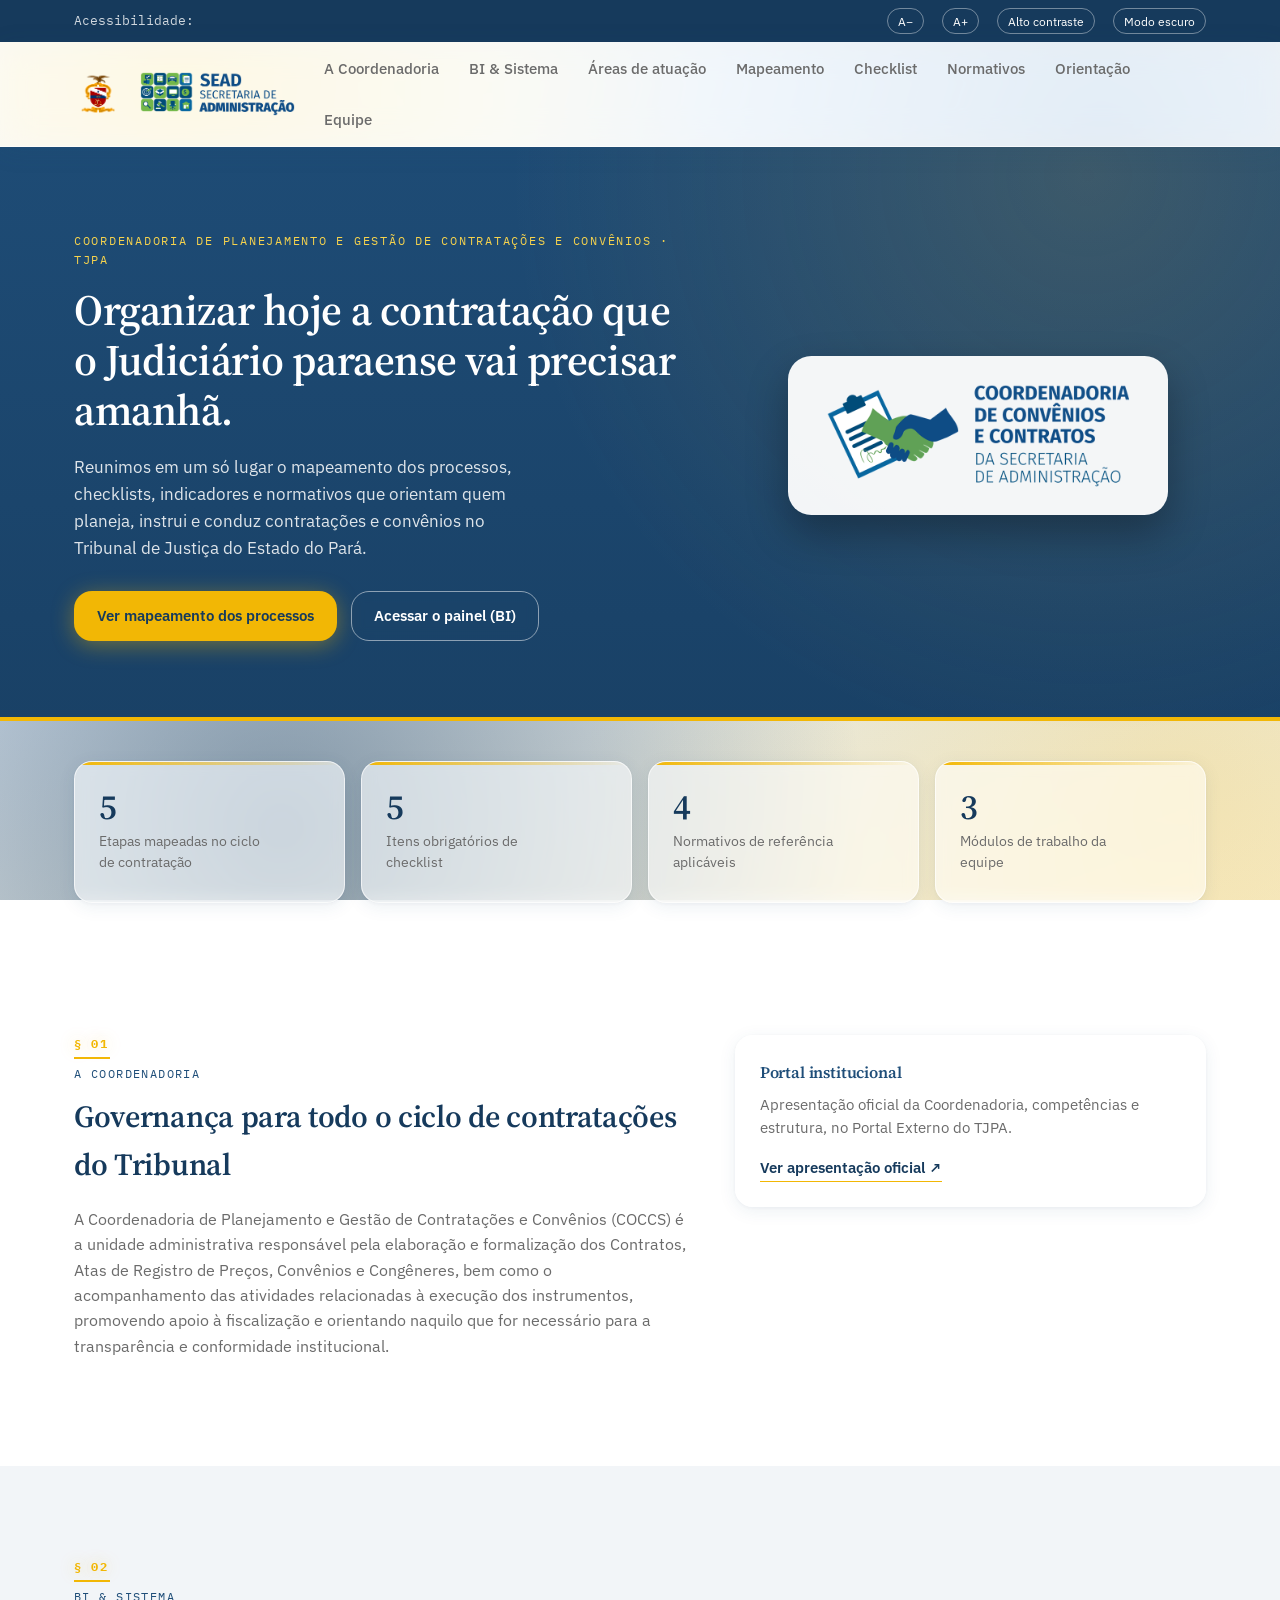
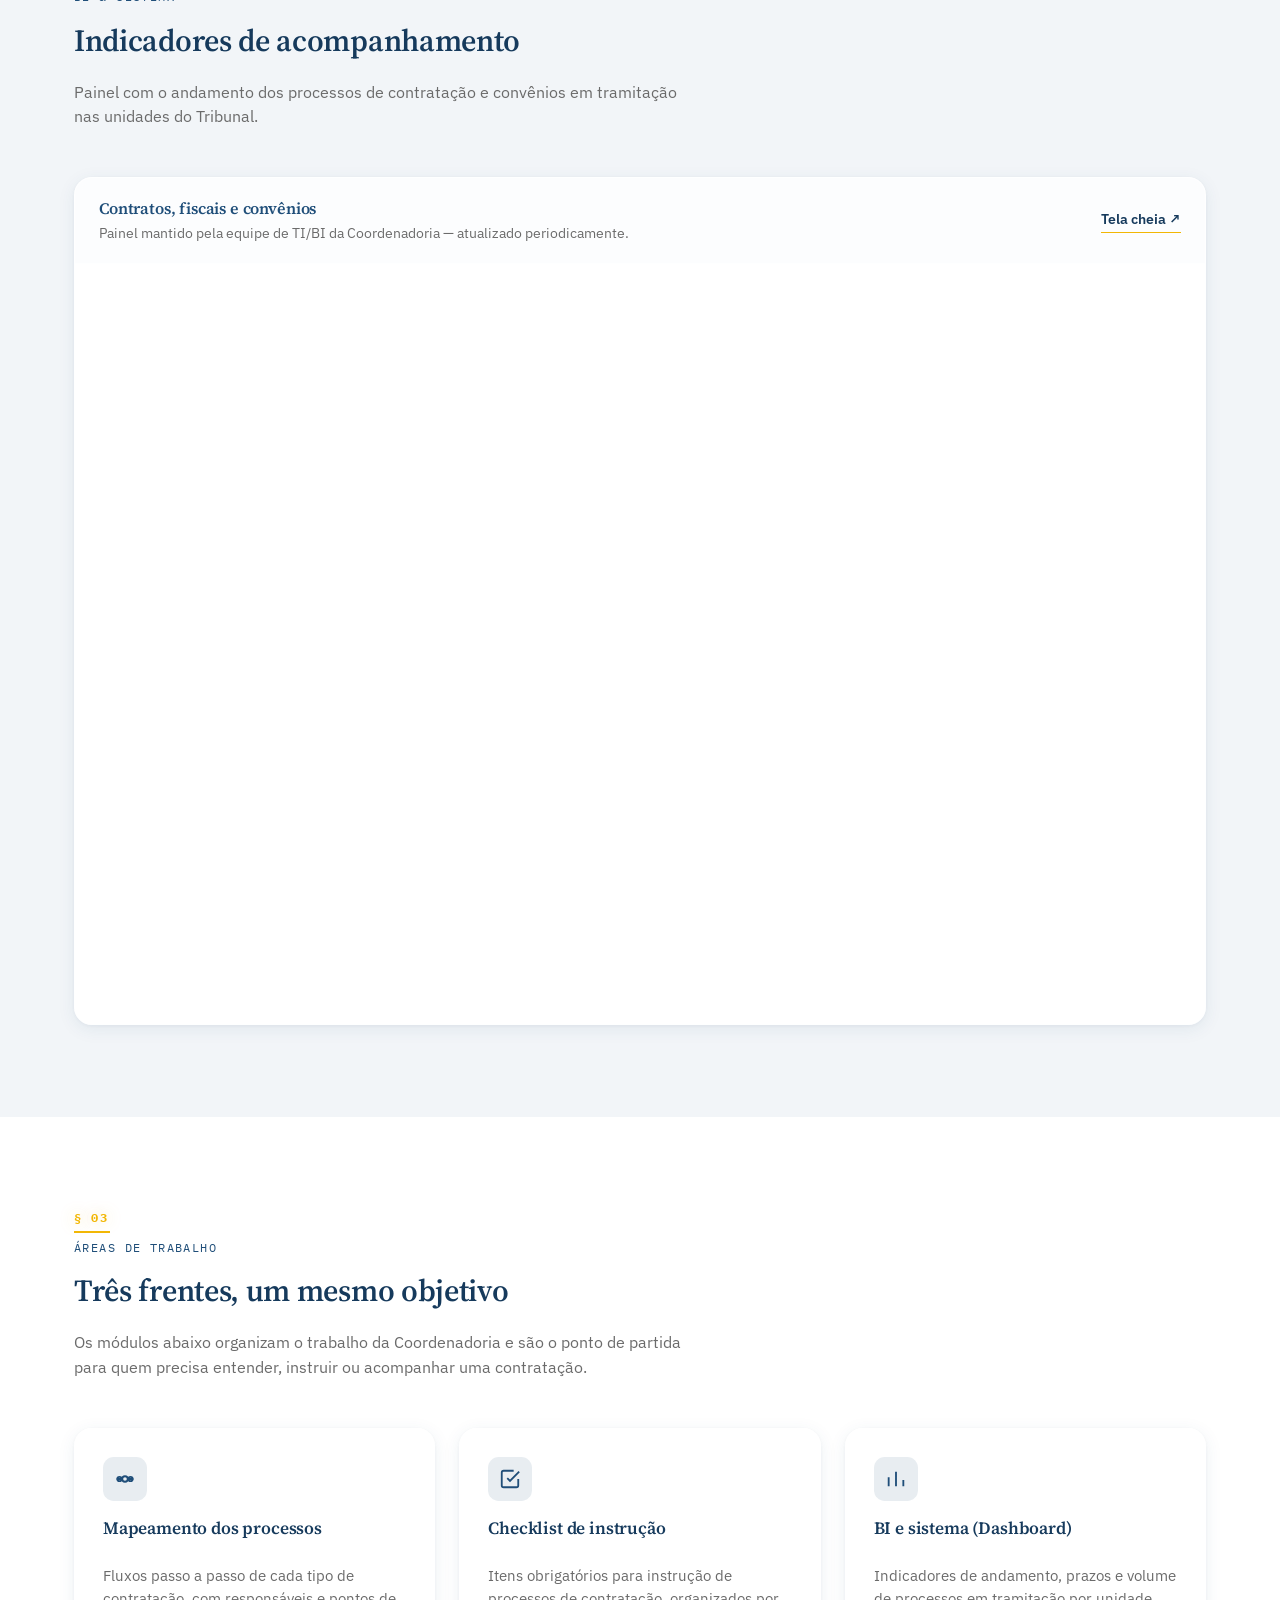
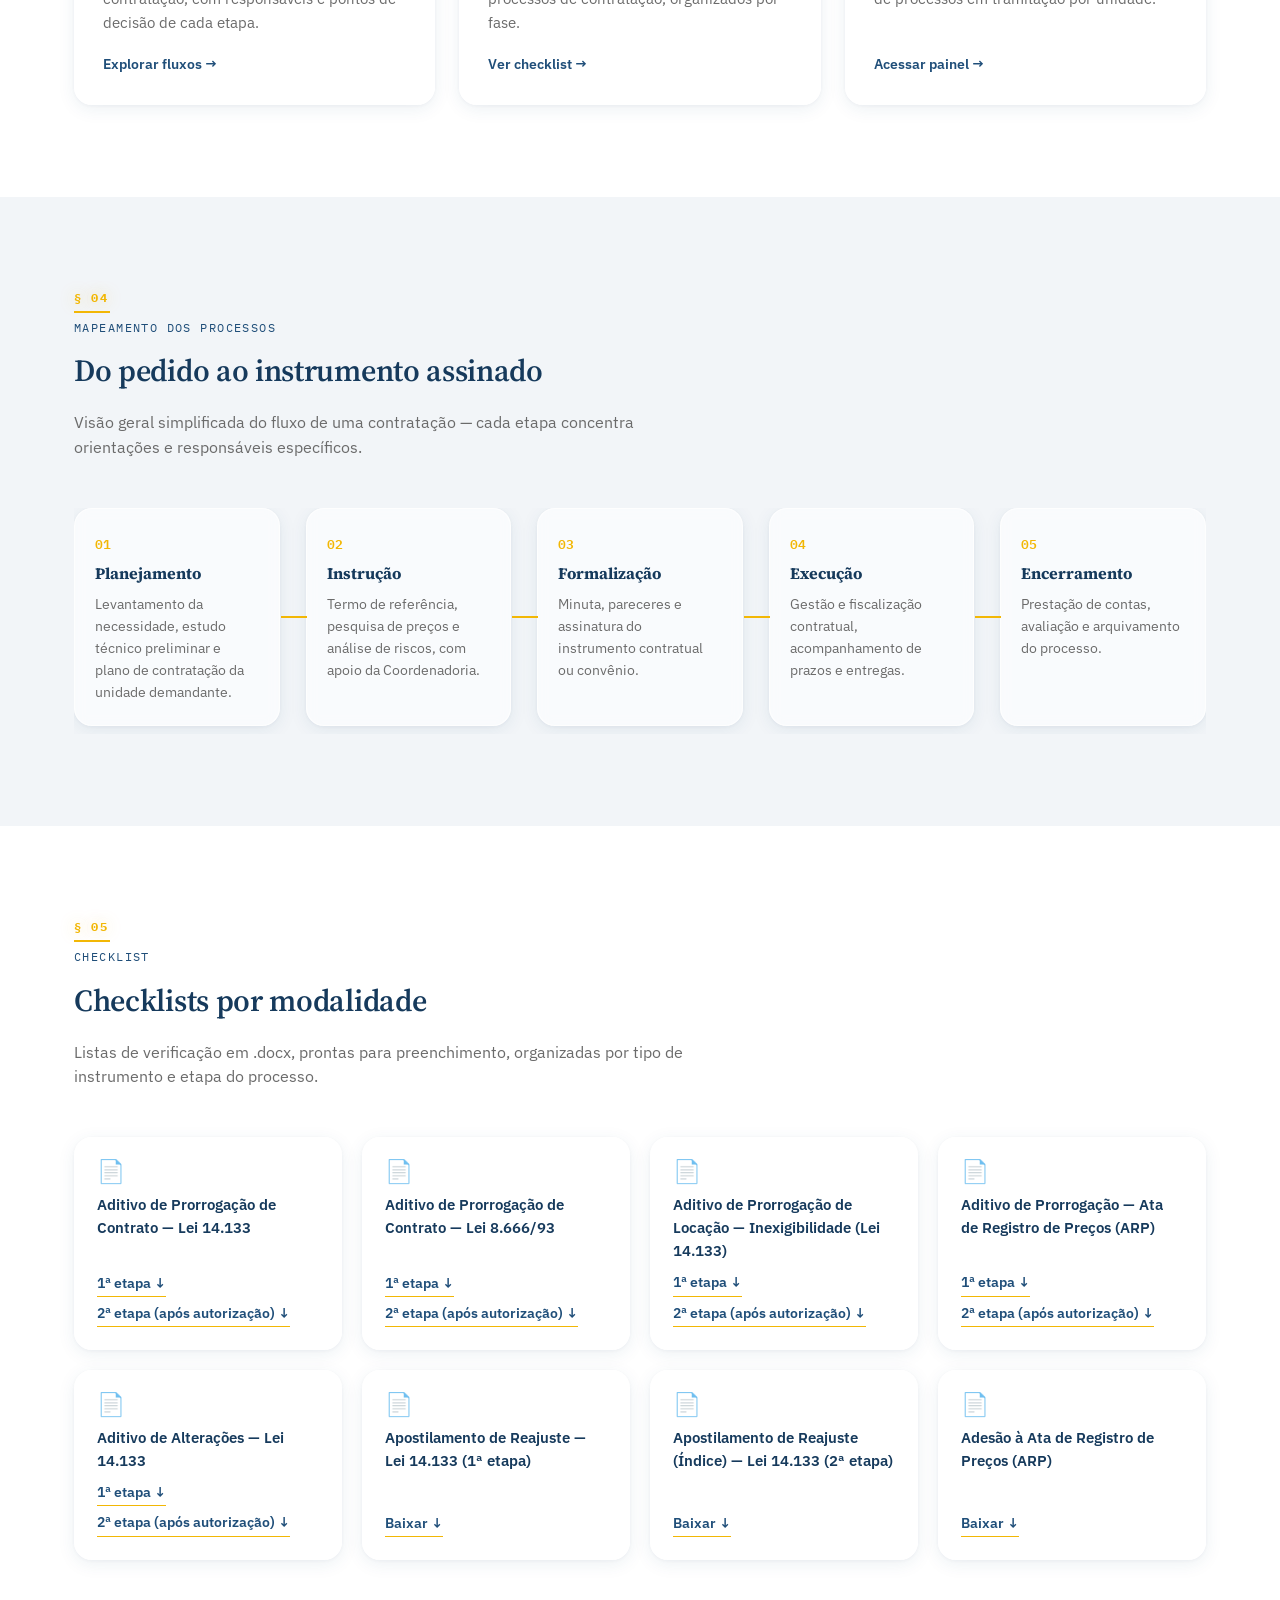
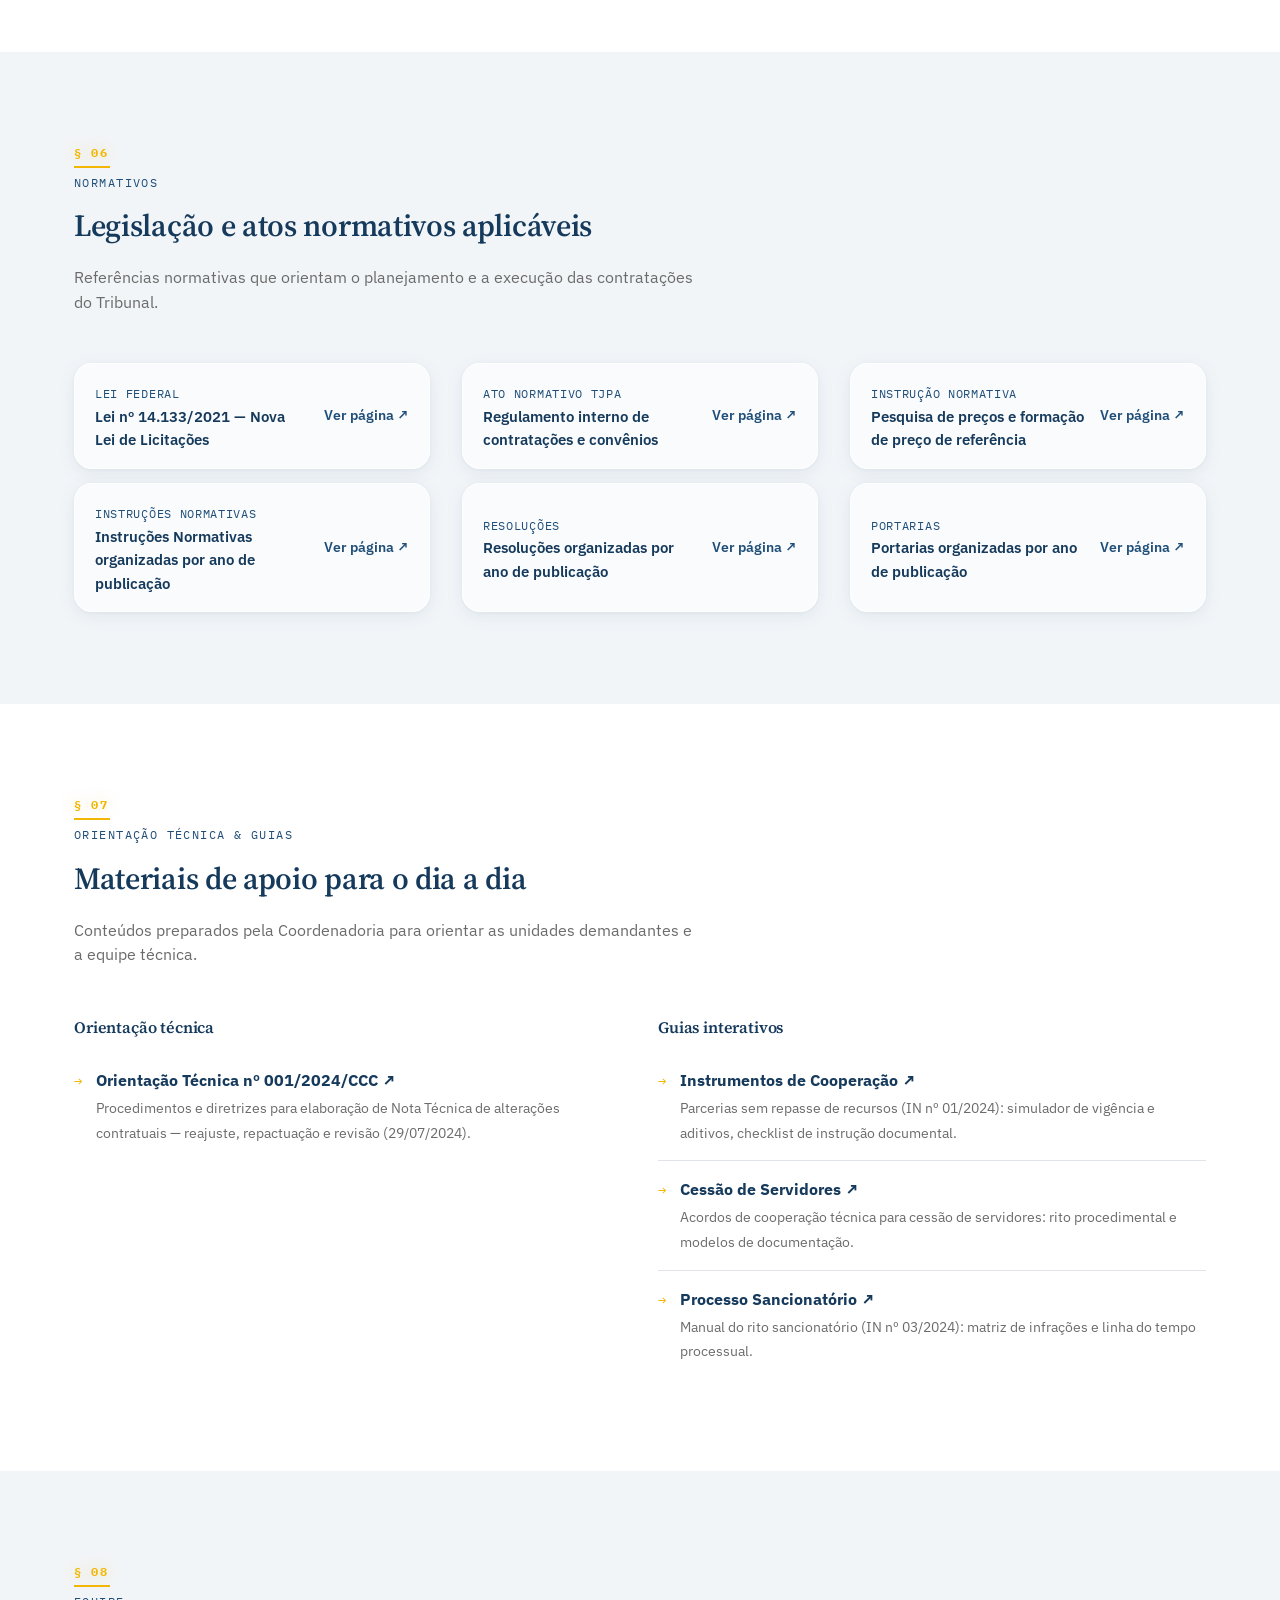
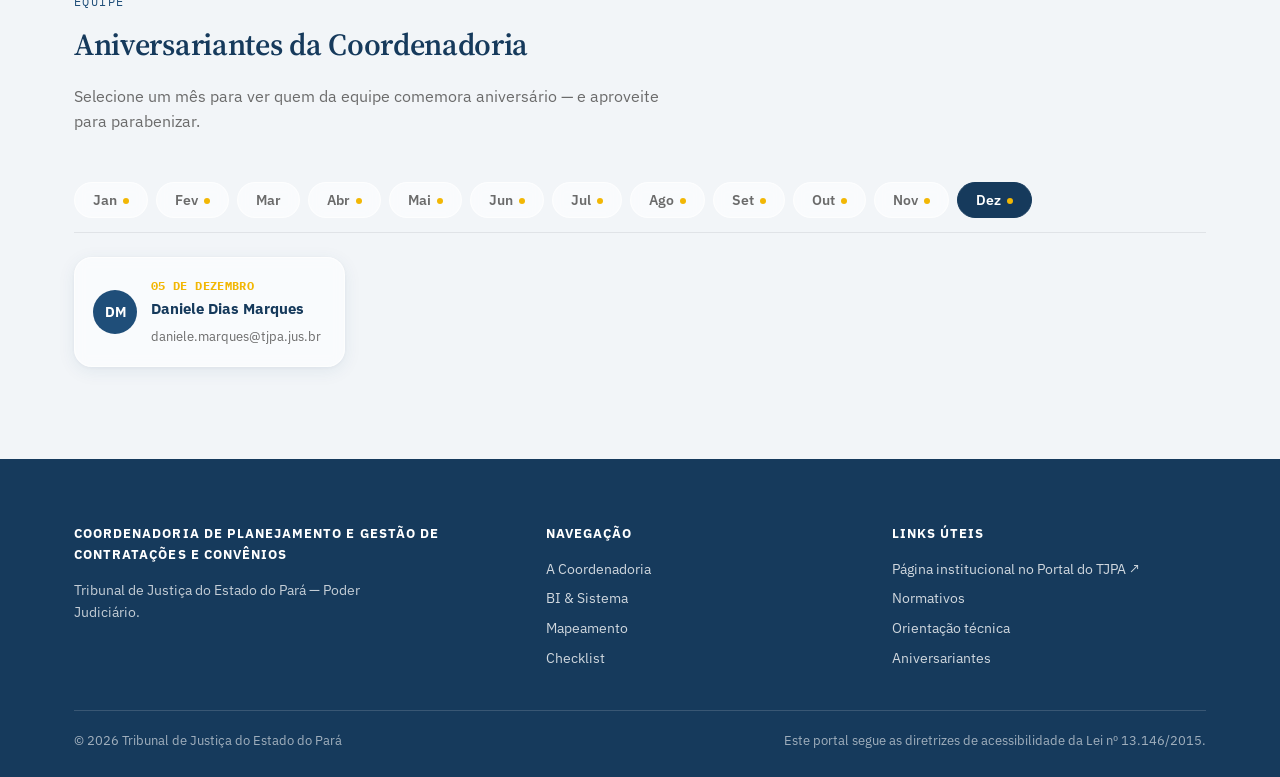
==== index.html @ 9a6aa4e7 "Versão inicial do portal da Coordenadoria de Contratações e Convênios Site institucional estático co" ====
<!DOCTYPE html>
<html lang="pt-BR">
<head>
<meta charset="UTF-8">
<meta name="viewport" content="width=device-width, initial-scale=1.0">
<title>Coordenadoria de Planejamento e Gestão de Contratações e Convênios — TJPA</title>
<meta name="description" content="Portal da Coordenadoria de Planejamento e Gestão de Contratações e Convênios do Tribunal de Justiça do Estado do Pará.">
<link rel="preconnect" href="https://fonts.googleapis.com">
<link rel="preconnect" href="https://fonts.gstatic.com" crossorigin>
<link href="https://fonts.googleapis.com/css2?family=Source+Serif+4:opsz,wght@8..60,400;8..60,600;8..60,700&family=IBM+Plex+Sans:wght@400;500;600;700&family=IBM+Plex+Mono:wght@400;500&display=swap" rel="stylesheet">
<link rel="stylesheet" href="style.css">
</head>
<body>

<div class="mesh-bg" aria-hidden="true"></div>
<img class="logo-giro-bg" src="assets/logo-coordenadoria.png" alt="" aria-hidden="true">

<a href="#conteudo" class="skip-link">Pular para o conteúdo</a>

<div class="barra-acessibilidade">
  <div class="container">
    <span style="margin-right:auto; font-family:var(--font-mono); opacity:0.8;">Acessibilidade:</span>
    <button id="btn-font-menos" aria-label="Diminuir tamanho da fonte">A−</button>
    <button id="btn-font-mais" aria-label="Aumentar tamanho da fonte">A+</button>
    <button id="btn-contraste" aria-pressed="false">Alto contraste</button>
    <button id="btn-modo-escuro" aria-pressed="false">Modo escuro</button>
  </div>
</div>

<header class="principal">
  <div class="nav-wrap">
    <a href="#topo" class="marca">
      <img src="assets/brasao.png" alt="Brasão do Tribunal de Justiça do Estado do Pará — Poder Judiciário, Tribunal de Justiça do Estado do Pará">
      <img src="assets/logo-sead.png" alt="Logo da Secretaria de Administração do Tribunal de Justiça do Estado do Pará">
    </a>
    <button class="menu-toggle" id="menu-toggle" aria-expanded="false" aria-controls="menu-principal">☰ Menu</button>
    <nav class="menu" id="menu-principal" aria-label="Navegação principal">
      <ul>
        <li><a href="#sobre">A Coordenadoria</a></li>
        <li><a href="#bi">BI &amp; Sistema</a></li>
        <li><a href="#modulos">Áreas de atuação</a></li>
        <li><a href="#mapeamento">Mapeamento</a></li>
        <li><a href="#checklist">Checklist</a></li>
        <li><a href="#normativos">Normativos</a></li>
        <li><a href="#orientacao">Orientação</a></li>
        <li><a href="#aniversariantes">Equipe</a></li>
      </ul>
    </nav>
  </div>
</header>

<main id="conteudo">

  <section class="hero" id="topo">
    <div class="hero-bg" aria-hidden="true"></div>
    <div class="container">
      <div class="hero-texto">
        <span class="eyebrow">Coordenadoria de Planejamento e Gestão de Contratações e Convênios · TJPA</span>
        <h1>Organizar hoje a contratação que o Judiciário paraense vai precisar amanhã.</h1>
        <p class="lead">Reunimos em um só lugar o mapeamento dos processos, checklists, indicadores e normativos que orientam quem planeja, instrui e conduz contratações e convênios no Tribunal de Justiça do Estado do Pará.</p>
        <div class="hero-cta">
          <a href="#mapeamento" class="btn btn-dourado">Ver mapeamento dos processos</a>
          <a href="#bi" class="btn btn-outline">Acessar o painel (BI)</a>
        </div>
      </div>
      <div class="hero-visual">
      <div class="hero-crest">
        <img src="assets/logo-coordenadoria.png" alt="Logo da Coordenadoria de Convênios e Contratos da Secretaria de Administração">
      </div>
      </div>
    </div>
  </section>

  <section class="stats" aria-label="Números da Coordenadoria">
    <div class="container">
      <div class="stats-grid">
        <div class="stat-item">
          <span class="stat-num">5</span>
          <span class="stat-label">Etapas mapeadas no ciclo de contratação</span>
        </div>
        <div class="stat-item">
          <span class="stat-num">5</span>
          <span class="stat-label">Itens obrigatórios de checklist</span>
        </div>
        <div class="stat-item">
          <span class="stat-num">4</span>
          <span class="stat-label">Normativos de referência aplicáveis</span>
        </div>
        <div class="stat-item">
          <span class="stat-num">3</span>
          <span class="stat-label">Módulos de trabalho da equipe</span>
        </div>
      </div>
    </div>
  </section>

  <section id="sobre">
    <div class="container">
      <div class="sobre-grid">
        <div class="texto">
          <div class="section-head" data-num="§ 01" style="margin-bottom:18px;">
            <span class="eyebrow">A Coordenadoria</span>
            <h2 style="color:var(--azul); font-size:clamp(1.5rem,2.4vw,2rem);">Governança para todo o ciclo de contratações do Tribunal</h2>
          </div>
          <p>A Coordenadoria de Planejamento e Gestão de Contratações e Convênios (COCCS) é a unidade administrativa responsável pela elaboração e formalização dos Contratos, Atas de Registro de Preços, Convênios e Congêneres, bem como o acompanhamento das atividades relacionadas à execução dos instrumentos, promovendo apoio à fiscalização e orientando naquilo que for necessário para a transparência e conformidade institucional.</p>
        </div>
        <div class="card-info">
          <h3>Portal institucional</h3>
          <p style="color:var(--tinta-suave); font-size:0.92rem;">Apresentação oficial da Coordenadoria, competências e estrutura, no Portal Externo do TJPA.</p>
          <a class="link-externo" href="https://www.tjpa.jus.br/PortalExterno/institucional/Coordenadoria-de-Convenios-e-Contratos/409275-apresentacao.xhtml" target="_blank" rel="noopener">Ver apresentação oficial ↗</a>
        </div>
      </div>
    </div>
  </section>

  <section class="alt" id="bi">
    <div class="container">
      <div class="section-head" data-num="§ 02">
        <span class="eyebrow">BI &amp; Sistema</span>
        <h2>Indicadores de acompanhamento</h2>
        <p>Painel com o andamento dos processos de contratação e convênios em tramitação nas unidades do Tribunal.</p>
      </div>
      <div class="bi-painel">
        <div class="bi-painel-topo">
          <div>
            <h3>Contratos, fiscais e convênios</h3>
            <p>Painel mantido pela equipe de TI/BI da Coordenadoria — atualizado periodicamente.</p>
          </div>
          <a class="link-externo" href="https://app.powerbi.com/view?r=eyJrIjoiODA1Njg5NGEtNDk5My00YmE3LTlmMGQtOTA1YmUwODNmOGU0IiwidCI6IjVmNmZkMTFlLWNkZjUtNDVhNS05MzM4LWI1MDFkY2VmZWFiNSJ9" target="_blank" rel="noopener">Tela cheia ↗</a>
        </div>
        <div class="bi-embed">
          <iframe src="https://app.powerbi.com/view?r=eyJrIjoiODA1Njg5NGEtNDk5My00YmE3LTlmMGQtOTA1YmUwODNmOGU0IiwidCI6IjVmNmZkMTFlLWNkZjUtNDVhNS05MzM4LWI1MDFkY2VmZWFiNSJ9" title="Painel de indicadores da Coordenadoria (Power BI)" loading="lazy" allowfullscreen></iframe>
        </div>
      </div>
    </div>
  </section>

  <section id="modulos">
    <div class="container">
      <div class="section-head" data-num="§ 03">
        <span class="eyebrow">Áreas de trabalho</span>
        <h2>Três frentes, um mesmo objetivo</h2>
        <p>Os módulos abaixo organizam o trabalho da Coordenadoria e são o ponto de partida para quem precisa entender, instruir ou acompanhar uma contratação.</p>
      </div>
      <div class="modulos-grid">
        <div class="modulo">
          <div class="icone">
            <svg width="22" height="22" viewBox="0 0 24 24" fill="none" stroke="currentColor" stroke-width="2"><path d="M3 12h6M15 12h6M9 12a3 3 0 0 0 3 3h0a3 3 0 0 0 3-3M9 12a3 3 0 0 1 3-3h0a3 3 0 0 1 3 3"/><circle cx="6" cy="12" r="2.4"/><circle cx="18" cy="12" r="2.4"/></svg>
          </div>
          <h3>Mapeamento dos processos</h3>
          <p>Fluxos passo a passo de cada tipo de contratação, com responsáveis e pontos de decisão de cada etapa.</p>
          <a class="saiba" href="#mapeamento">Explorar fluxos →</a>
        </div>
        <div class="modulo">
          <div class="icone">
            <svg width="22" height="22" viewBox="0 0 24 24" fill="none" stroke="currentColor" stroke-width="2"><path d="M9 11l3 3L22 4"/><path d="M21 12v7a2 2 0 0 1-2 2H5a2 2 0 0 1-2-2V5a2 2 0 0 1 2-2h11"/></svg>
          </div>
          <h3>Checklist de instrução</h3>
          <p>Itens obrigatórios para instrução de processos de contratação, organizados por fase.</p>
          <a class="saiba" href="#checklist">Ver checklist →</a>
        </div>
        <div class="modulo">
          <div class="icone">
            <svg width="22" height="22" viewBox="0 0 24 24" fill="none" stroke="currentColor" stroke-width="2"><path d="M4 20V10M12 20V4M20 20v-7"/></svg>
          </div>
          <h3>BI e sistema (Dashboard)</h3>
          <p>Indicadores de andamento, prazos e volume de processos em tramitação por unidade.</p>
          <a class="saiba" href="#bi">Acessar painel →</a>
        </div>
      </div>
    </div>
  </section>

  <section class="alt" id="mapeamento">
    <div class="container">
      <div class="section-head" data-num="§ 04">
        <span class="eyebrow">Mapeamento dos processos</span>
        <h2>Do pedido ao instrumento assinado</h2>
        <p>Visão geral simplificada do fluxo de uma contratação — cada etapa concentra orientações e responsáveis específicos.</p>
      </div>
      <div class="fluxo">
        <div class="fluxo-etapa">
          <span class="num">01</span>
          <h4>Planejamento</h4>
          <p>Levantamento da necessidade, estudo técnico preliminar e plano de contratação da unidade demandante.</p>
        </div>
        <div class="fluxo-etapa">
          <span class="num">02</span>
          <h4>Instrução</h4>
          <p>Termo de referência, pesquisa de preços e análise de riscos, com apoio da Coordenadoria.</p>
        </div>
        <div class="fluxo-etapa">
          <span class="num">03</span>
          <h4>Formalização</h4>
          <p>Minuta, pareceres e assinatura do instrumento contratual ou convênio.</p>
        </div>
        <div class="fluxo-etapa">
          <span class="num">04</span>
          <h4>Execução</h4>
          <p>Gestão e fiscalização contratual, acompanhamento de prazos e entregas.</p>
        </div>
        <div class="fluxo-etapa">
          <span class="num">05</span>
          <h4>Encerramento</h4>
          <p>Prestação de contas, avaliação e arquivamento do processo.</p>
        </div>
      </div>
    </div>
  </section>

  <section id="checklist">
    <div class="container">
      <div class="section-head" data-num="§ 05">
        <span class="eyebrow">Checklist</span>
        <h2>Checklists por modalidade</h2>
        <p>Listas de verificação em .docx, prontas para preenchimento, organizadas por tipo de instrumento e etapa do processo.</p>
      </div>

      <div class="checklist-docs">
        <div class="checklist-docs-grid">

          <div class="doc-card">
            <div class="doc-icone">📄</div>
            <h4>Aditivo de Prorrogação de Contrato — Lei 14.133</h4>
            <div class="doc-etapas">
              <a href="assets/checklists/aditivo-prorrogacao-contrato-lei-14133-1-etapa.docx" download>1ª etapa ↓</a>
              <a href="assets/checklists/aditivo-prorrogacao-contrato-lei-14133-2-etapa.docx" download>2ª etapa (após autorização) ↓</a>
            </div>
          </div>

          <div class="doc-card">
            <div class="doc-icone">📄</div>
            <h4>Aditivo de Prorrogação de Contrato — Lei 8.666/93</h4>
            <div class="doc-etapas">
              <a href="assets/checklists/aditivo-prorrogacao-contrato-lei-8666-1-etapa.docx" download>1ª etapa ↓</a>
              <a href="assets/checklists/aditivo-prorrogacao-contrato-lei-8666-2-etapa.docx" download>2ª etapa (após autorização) ↓</a>
            </div>
          </div>

          <div class="doc-card">
            <div class="doc-icone">📄</div>
            <h4>Aditivo de Prorrogação de Locação — Inexigibilidade (Lei 14.133)</h4>
            <div class="doc-etapas">
              <a href="assets/checklists/aditivo-prorrogacao-locacao-inexigibilidade-lei-14133-1-etapa.docx" download>1ª etapa ↓</a>
              <a href="assets/checklists/aditivo-prorrogacao-locacao-inexigibilidade-lei-14133-2-etapa.docx" download>2ª etapa (após autorização) ↓</a>
            </div>
          </div>

          <div class="doc-card">
            <div class="doc-icone">📄</div>
            <h4>Aditivo de Prorrogação — Ata de Registro de Preços (ARP)</h4>
            <div class="doc-etapas">
              <a href="assets/checklists/aditivo-prorrogacao-arp-1-etapa.docx" download>1ª etapa ↓</a>
              <a href="assets/checklists/aditivo-prorrogacao-arp-2-etapa.docx" download>2ª etapa (após autorização) ↓</a>
            </div>
          </div>

          <div class="doc-card">
            <div class="doc-icone">📄</div>
            <h4>Aditivo de Alterações — Lei 14.133</h4>
            <div class="doc-etapas">
              <a href="assets/checklists/aditivo-alteracoes-lei-14133-1-etapa.docx" download>1ª etapa ↓</a>
              <a href="assets/checklists/aditivo-alteracoes-lei-14133-2-etapa.docx" download>2ª etapa (após autorização) ↓</a>
            </div>
          </div>

          <div class="doc-card">
            <div class="doc-icone">📄</div>
            <h4>Apostilamento de Reajuste — Lei 14.133 (1ª etapa)</h4>
            <div class="doc-etapas">
              <a href="assets/checklists/apostilamento-reajuste-lei-14133-1-etapa.docx" download>Baixar ↓</a>
            </div>
          </div>

          <div class="doc-card">
            <div class="doc-icone">📄</div>
            <h4>Apostilamento de Reajuste (Índice) — Lei 14.133 (2ª etapa)</h4>
            <div class="doc-etapas">
              <a href="assets/checklists/apostilamento-reajuste-indice-lei-14133-2-etapa.docx" download>Baixar ↓</a>
            </div>
          </div>

          <div class="doc-card">
            <div class="doc-icone">📄</div>
            <h4>Adesão à Ata de Registro de Preços (ARP)</h4>
            <div class="doc-etapas">
              <a href="assets/checklists/adesao-arp.docx" download>Baixar ↓</a>
            </div>
          </div>

        </div>
      </div>
    </div>
  </section>

  <section class="alt" id="normativos">
    <div class="container">
      <div class="section-head" data-num="§ 06">
        <span class="eyebrow">Normativos</span>
        <h2>Legislação e atos normativos aplicáveis</h2>
        <p>Referências normativas que orientam o planejamento e a execução das contratações do Tribunal.</p>
      </div>
      <div class="normativos-lista">
        <div class="normativo-item">
          <div><span class="tipo">Lei federal</span><div class="nome">Lei nº 14.133/2021 — Nova Lei de Licitações</div></div>
          <a class="link-externo" href="https://www.planalto.gov.br/ccivil_03/_ato2019-2022/2021/lei/l14133.htm" target="_blank" rel="noopener">Ver página ↗</a>
        </div>
        <div class="normativo-item">
          <div><span class="tipo">Ato normativo TJPA</span><div class="nome">Regulamento interno de contratações e convênios</div></div>
          <a class="link-externo" href="https://www.tjpa.jus.br/PortalExterno/institucional/Secretaria-de-Administracao/410268-apresentacao-missao.xhtml" target="_blank" rel="noopener">Ver página ↗</a>
        </div>
        <div class="normativo-item">
          <div><span class="tipo">Instrução normativa</span><div class="nome">Pesquisa de preços e formação de preço de referência</div></div>
          <a class="link-externo" href="https://www.gov.br/compras/pt-br/acesso-a-informacao/legislacao/instrucoes-normativas/instrucao-normativa-seges-me-no-65-de-7-de-julho-de-2021" target="_blank" rel="noopener">Ver página ↗</a>
        </div>
        <div class="normativo-item">
          <div><span class="tipo">Instruções normativas</span><div class="nome">Instruções Normativas organizadas por ano de publicação</div></div>
          <a class="link-externo" href="https://www.tjpa.jus.br/PortalExterno/institucional/Secretaria-de-Administracao/1102297-instrucoes-normativas-cpl.xhtml" target="_blank" rel="noopener">Ver página ↗</a>
        </div>
        <div class="normativo-item">
          <div><span class="tipo">Resoluções</span><div class="nome">Resoluções organizadas por ano de publicação</div></div>
          <a class="link-externo" href="https://www.tjpa.jus.br/PortalExterno/institucional/Secretaria-de-Administracao/409269-resolucoes.xhtml" target="_blank" rel="noopener">Ver página ↗</a>
        </div>
        <div class="normativo-item">
          <div><span class="tipo">Portarias</span><div class="nome">Portarias organizadas por ano de publicação</div></div>
          <a class="link-externo" href="https://www.tjpa.jus.br/PortalExterno/institucional/Secretaria-de-Administracao/409268-normativos.xhtml" target="_blank" rel="noopener">Ver página ↗</a>
        </div>
      </div>
    </div>
  </section>

  <section id="orientacao">
    <div class="container">
      <div class="section-head" data-num="§ 07">
        <span class="eyebrow">Orientação técnica &amp; guias</span>
        <h2>Materiais de apoio para o dia a dia</h2>
        <p>Conteúdos preparados pela Coordenadoria para orientar as unidades demandantes e a equipe técnica.</p>
      </div>
      <div class="duas-colunas">
        <div>
          <h3 style="font-size:1rem; color:var(--azul); margin-bottom:12px;">Orientação técnica</h3>
          <ul class="lista-recursos">
            <li><a class="recurso-link" href="assets/orientacoes/orientacao-tecnica-001-2024-ccc.pdf" target="_blank" rel="noopener"><span class="marcador">→</span><div><strong>Orientação Técnica nº 001/2024/CCC ↗</strong><span>Procedimentos e diretrizes para elaboração de Nota Técnica de alterações contratuais — reajuste, repactuação e revisão (29/07/2024).</span></div></a></li>
          </ul>
        </div>
        <div>
          <h3 style="font-size:1rem; color:var(--azul); margin-bottom:12px;">Guias interativos</h3>
          <ul class="lista-recursos">
            <li><a class="recurso-link" href="https://guiasvisuais-fd1a17.gitlab.io/act_geral.html" target="_blank" rel="noopener"><span class="marcador">→</span><div><strong>Instrumentos de Cooperação ↗</strong><span>Parcerias sem repasse de recursos (IN nº 01/2024): simulador de vigência e aditivos, checklist de instrução documental.</span></div></a></li>
            <li><a class="recurso-link" href="https://guiasvisuais-fd1a17.gitlab.io/cessao.html" target="_blank" rel="noopener"><span class="marcador">→</span><div><strong>Cessão de Servidores ↗</strong><span>Acordos de cooperação técnica para cessão de servidores: rito procedimental e modelos de documentação.</span></div></a></li>
            <li><a class="recurso-link" href="https://guiasvisuais-fd1a17.gitlab.io/sancionatorio.html" target="_blank" rel="noopener"><span class="marcador">→</span><div><strong>Processo Sancionatório ↗</strong><span>Manual do rito sancionatório (IN nº 03/2024): matriz de infrações e linha do tempo processual.</span></div></a></li>
          </ul>
        </div>
      </div>
    </div>
  </section>

  <section class="alt" id="aniversariantes">
    <div class="container">
      <div class="section-head" data-num="§ 08">
        <span class="eyebrow">Equipe</span>
        <h2>Aniversariantes da Coordenadoria</h2>
        <p>Selecione um mês para ver quem da equipe comemora aniversário — e aproveite para parabenizar.</p>
      </div>
      <div class="aniversarios-meses" role="tablist" aria-label="Selecionar mês de aniversário">
        <button class="mes-tab" role="tab" type="button" data-mes="1">Jan</button>
        <button class="mes-tab" role="tab" type="button" data-mes="2">Fev</button>
        <button class="mes-tab" role="tab" type="button" data-mes="3">Mar</button>
        <button class="mes-tab" role="tab" type="button" data-mes="4">Abr</button>
        <button class="mes-tab" role="tab" type="button" data-mes="5">Mai</button>
        <button class="mes-tab" role="tab" type="button" data-mes="6">Jun</button>
        <button class="mes-tab" role="tab" type="button" data-mes="7">Jul</button>
        <button class="mes-tab" role="tab" type="button" data-mes="8">Ago</button>
        <button class="mes-tab" role="tab" type="button" data-mes="9">Set</button>
        <button class="mes-tab" role="tab" type="button" data-mes="10">Out</button>
        <button class="mes-tab" role="tab" type="button" data-mes="11">Nov</button>
        <button class="mes-tab" role="tab" type="button" data-mes="12">Dez</button>
      </div>
      <div class="aniversarios-grid" id="aniversarios-grid" role="tabpanel" aria-live="polite"></div>
    </div>
  </section>


</main>

<footer>
  <div class="container">
    <div class="footer-grid">
      <div>
        <h4>Coordenadoria de Planejamento e Gestão de Contratações e Convênios</h4>
        <p style="max-width:42ch; color:rgba(255,255,255,0.75); font-size:0.9rem;">Tribunal de Justiça do Estado do Pará — Poder Judiciário.</p>
      </div>
      <div>
        <h4>Navegação</h4>
        <ul>
          <li><a href="#sobre">A Coordenadoria</a></li>
          <li><a href="#bi">BI &amp; Sistema</a></li>
          <li><a href="#mapeamento">Mapeamento</a></li>
          <li><a href="#checklist">Checklist</a></li>
        </ul>
      </div>
      <div>
        <h4>Links úteis</h4>
        <ul>
          <li><a href="https://www.tjpa.jus.br/PortalExterno/institucional/Coordenadoria-de-Convenios-e-Contratos/409275-apresentacao.xhtml" target="_blank" rel="noopener">Página institucional no Portal do TJPA ↗</a></li>
          <li><a href="#normativos">Normativos</a></li>
          <li><a href="#orientacao">Orientação técnica</a></li>
          <li><a href="#aniversariantes">Aniversariantes</a></li>
        </ul>
      </div>
    </div>
    <div class="linha-final">
      <span>© 2026 Tribunal de Justiça do Estado do Pará</span>
      <span>Este portal segue as diretrizes de acessibilidade da Lei nº 13.146/2015.</span>
    </div>
  </div>
</footer>

<script src="script.js"></script>
</body>
</html>
---- style.css ----
:root{
    --azul-principal: #1F4E79;
    --azul: #163A5C;
    --azul-claro: #2E6A9E;
    --dourado: #F2B705;
    --dourado-claro: #F7D34D;
    --papel: #FFFFFF;
    --papel-alt: #F5F6F7;
    --tinta: #2F2F2F;
    --tinta-suave: #6B6B6B;
    --linha: #E0E3E7;
    --branco: #FFFFFF;
    --raio: 18px;
    --sombra: 0 8px 30px rgba(31,78,121,0.12);
    --vidro-bg: rgba(255,255,255,0.6);
    --vidro-bg-forte: rgba(255,255,255,0.78);
    --vidro-borda: rgba(255,255,255,0.65);
    --vidro-sombra: 0 4px 18px rgba(31,78,121,0.08), 0 1px 4px rgba(31,78,121,0.05);
    --vidro-blur: blur(7px) saturate(130%);
    --vidro-blur-forte: blur(16px) saturate(180%);
    --font-display: "Source Serif 4", serif;
    --font-body: "IBM Plex Sans", sans-serif;
    --font-mono: "IBM Plex Mono", monospace;
    --max-w: 1180px;
    --font-scale: 1;
  }

  html[data-contraste="alto"]{
    --azul-principal: #0B2A4A;
    --azul: #041830;
    --papel: #FFFFFF;
    --papel-alt: #FFFFFF;
    --tinta: #000000;
    --tinta-suave: #000000;
    --linha: #000000;
  }

  /* ---------- Modo escuro ---------- */
  html[data-tema="escuro"]:not([data-contraste="alto"]){
    --azul-principal: #6FA8DC;
    --azul: #9CC2E8;
    --papel: #101826;
    --papel-alt: #16202E;
    --tinta: #E7ECF2;
    --tinta-suave: #9FB0C2;
    --linha: #2A3849;
    --sombra: 0 8px 30px rgba(0,0,0,0.5);
    --vidro-bg: rgba(255,255,255,0.05);
    --vidro-bg-forte: rgba(16,24,36,0.82);
    --vidro-borda: rgba(255,255,255,0.09);
    --vidro-sombra: 0 4px 18px rgba(0,0,0,0.45), 0 1px 4px rgba(0,0,0,0.3);
  }
  @media (prefers-color-scheme: dark){
    html:not([data-tema="claro"]):not([data-tema="escuro"]):not([data-contraste="alto"]){
      --azul-principal: #6FA8DC;
      --azul: #9CC2E8;
      --papel: #101826;
      --papel-alt: #16202E;
      --tinta: #E7ECF2;
      --tinta-suave: #9FB0C2;
      --linha: #2A3849;
      --sombra: 0 8px 30px rgba(0,0,0,0.5);
      --vidro-bg: rgba(255,255,255,0.05);
      --vidro-bg-forte: rgba(16,24,36,0.82);
      --vidro-borda: rgba(255,255,255,0.09);
      --vidro-sombra: 0 4px 18px rgba(0,0,0,0.45), 0 1px 4px rgba(0,0,0,0.3);
    }
  }
  html[data-tema="escuro"]:not([data-contraste="alto"]) .mesh-bg{
    background:
      radial-gradient(circle at 14% 8%, rgba(242,183,5,0.08), transparent 40%),
      radial-gradient(circle at 86% 14%, rgba(46,106,158,0.20), transparent 45%),
      radial-gradient(circle at 22% 92%, rgba(22,58,92,0.40), transparent 45%),
      radial-gradient(circle at 92% 88%, rgba(242,183,5,0.05), transparent 42%),
      linear-gradient(160deg, #0a1119 0%, #0d1726 55%, #121a22 100%);
  }
  @media (prefers-color-scheme: dark){
    html:not([data-tema="claro"]):not([data-tema="escuro"]):not([data-contraste="alto"]) .mesh-bg{
      background:
        radial-gradient(circle at 14% 8%, rgba(242,183,5,0.08), transparent 40%),
        radial-gradient(circle at 86% 14%, rgba(46,106,158,0.20), transparent 45%),
        radial-gradient(circle at 22% 92%, rgba(22,58,92,0.40), transparent 45%),
        radial-gradient(circle at 92% 88%, rgba(242,183,5,0.05), transparent 42%),
        linear-gradient(160deg, #0a1119 0%, #0d1726 55%, #121a22 100%);
    }
  }
  html[data-tema="escuro"]:not([data-contraste="alto"]) body{ background:#0d1726; }

  *{ box-sizing:border-box; }
  html{ font-size: calc(16px * var(--font-scale)); scroll-behavior:smooth; }
  body{
    margin:0;
    font-family: var(--font-body);
    color: var(--tinta);
    background: transparent;
    line-height:1.55;
  }
  .mesh-bg{
    position:fixed; inset:0; z-index:-1;
    background:
      radial-gradient(circle at 14% 8%, rgba(242,183,5,0.30), transparent 40%),
      radial-gradient(circle at 86% 14%, rgba(31,78,121,0.42), transparent 45%),
      radial-gradient(circle at 22% 92%, rgba(22,58,92,0.48), transparent 45%),
      radial-gradient(circle at 92% 88%, rgba(242,183,5,0.20), transparent 42%),
      linear-gradient(160deg, #eef4fa 0%, #dde8f3 50%, #f6efd9 100%);
  }
  html[data-contraste="alto"] .mesh-bg{ display:none; }
  html[data-contraste="alto"] body{ background:#fff; }
  .logo-giro-bg{
    position:fixed; top:50%; left:50%; z-index:-1;
    width:min(75vw, 1000px); opacity:0.08; pointer-events:none;
    transform: translate(-50%,-50%) perspective(1200px) rotateY(0deg) rotateX(0deg);
    will-change:transform;
  }
  html[data-contraste="alto"] .logo-giro-bg{ display:none; }
  @media (prefers-reduced-motion: reduce){ .logo-giro-bg{ display:none; } }
  img{ max-width:100%; display:block; }
  a{ color: inherit; }
  h1,h2,h3{ font-family: var(--font-display); margin:0 0 .5em 0; font-weight:600; letter-spacing:-0.01em; }
  p{ margin:0 0 1em 0; }
  ul{ margin:0; padding:0; list-style:none; }
  .container{ max-width: var(--max-w); margin:0 auto; padding:0 24px; }
  .skip-link{
    position:absolute; left:-999px; top:0; background:#1F4E79; color:#fff;
    padding:12px 20px; z-index:1000; border-radius:0 0 var(--raio) 0; font-weight:600;
  }
  .skip-link:focus{ left:0; }

  a:focus-visible, button:focus-visible, [tabindex]:focus-visible{
    outline: 3px solid var(--dourado);
    outline-offset: 2px;
  }

  /* ---------- Barra de acessibilidade ---------- */
  .barra-acessibilidade{
    background: #163A5C;
    color: #fff;
    font-size: 0.82rem;
  }
  .barra-acessibilidade .container{
    display:flex; align-items:center; justify-content:flex-end; gap:18px;
    padding-top:8px; padding-bottom:8px; flex-wrap:wrap;
  }
  .barra-acessibilidade button{
    background:transparent; border:1px solid rgba(255,255,255,0.4); color:#fff;
    border-radius: var(--raio); padding:4px 10px; font-family:var(--font-body);
    font-size:0.78rem; cursor:pointer; display:flex; align-items:center; gap:6px;
  }
  .barra-acessibilidade button:hover{ background: rgba(255,255,255,0.12); }

  /* ---------- Header / Nav ---------- */
  header.principal{
    background: var(--vidro-bg-forte);
    backdrop-filter: var(--vidro-blur-forte);
    -webkit-backdrop-filter: var(--vidro-blur-forte);
    border-bottom: 1px solid var(--vidro-borda);
    box-shadow: 0 4px 24px rgba(31,78,121,0.10);
    position: sticky; top:0; z-index: 100;
  }
  .nav-wrap{
    display:flex; align-items:center; justify-content:space-between;
    padding: 14px 24px; gap: 24px; max-width: var(--max-w); margin:0 auto;
  }
  .marca{ display:flex; align-items:center; gap:14px; text-decoration:none; }
  .marca img{ height:52px; width:auto; }
  .marca-texto{ line-height:1.15; }
  .marca-texto .eyebrow{
    font-family: var(--font-mono); font-size:0.68rem; letter-spacing:0.12em;
    color: var(--azul-principal); text-transform:uppercase; display:block; margin-bottom:2px;
  }
  .marca-texto strong{ font-family: var(--font-display); font-size:1.05rem; color: var(--azul); display:block; font-weight:600;}

  nav.menu ul{ display:flex; gap: 26px; flex-wrap:wrap; }
  nav.menu a{
    text-decoration:none; font-size:0.92rem; font-weight:500; color: var(--tinta-suave);
    padding: 6px 2px; border-bottom: 2px solid transparent; transition: color .15s, border-color .15s;
  }
  nav.menu a:hover{ color: var(--azul-principal); border-color: var(--dourado); }

  .menu-toggle{ display:none; background:none; border:1px solid var(--linha); border-radius:var(--raio); padding:8px 10px; }

  @media (max-width: 880px){
    nav.menu{ display:none; }
    .menu-toggle{ display:inline-flex; }
  }

  /* ---------- Ribbon signature element ---------- */
  .ribbon-divider{ width:100%; height:26px; display:block; margin: 6px 0; }
  .ribbon-divider path{ fill:none; stroke:var(--dourado); stroke-width:2.5; }

  .ribbon-underline{
    position:relative; display:inline-block; padding-bottom:10px;
  }
  .ribbon-underline svg{
    position:absolute; left:0; bottom:-2px; width:100%; height:12px;
  }

  /* ---------- Hero ---------- */
  .hero{
    color:#fff;
    padding: 84px 0 76px;
    position:relative;
    overflow:hidden;
    border-bottom: 4px solid var(--dourado);
  }
  .hero-bg{
    position:absolute; top:-25%; left:0; right:0; bottom:-25%;
    background:
      radial-gradient(circle at 85% 20%, rgba(200,155,60,0.18), transparent 45%),
      linear-gradient(180deg, #1F4E79 0%, #163A5C 130%);
    will-change:transform;
  }
  @media (prefers-reduced-motion: reduce){ .hero-bg{ transform:none !important; } }
  .hero .container{ position:relative; z-index:1; display:grid; grid-template-columns: 1.15fr 0.85fr; gap:56px; align-items:center; }
  .hero .eyebrow{
    font-family: var(--font-mono); font-size:0.78rem; letter-spacing:0.14em; text-transform:uppercase;
    color: var(--dourado-claro); margin-bottom:16px; display:block;
  }
  .hero h1{ color:#fff; font-size: clamp(2rem, 3.6vw, 2.7rem); line-height:1.15; margin-bottom:20px; }
  .hero p.lead{ color: rgba(255,255,255,0.86); font-size:1.08rem; max-width:46ch; margin-bottom: 30px; }
  .hero-cta{ display:flex; gap:14px; flex-wrap:wrap; }
  .btn{
    display:inline-flex; align-items:center; gap:8px; padding: 12px 22px; border-radius: var(--raio);
    font-weight:600; font-size:0.94rem; text-decoration:none; border:1px solid transparent; cursor:pointer;
    transition: transform .15s, box-shadow .15s, background .15s;
  }
  .btn-dourado{ background: var(--dourado); color: #163A5C; box-shadow: 0 4px 22px rgba(242,183,5,0.4); }
  .btn-dourado:hover{ background: var(--dourado-claro); transform: translateY(-2px); box-shadow: 0 8px 28px rgba(242,183,5,0.55); }
  .btn-outline{ border-color: rgba(255,255,255,0.5); color:#fff; backdrop-filter: blur(6px); }
  .btn-outline:hover{ background: rgba(255,255,255,0.15); transform: translateY(-2px); }
  .btn-azul{ background: #1F4E79; color:#fff; box-shadow: 0 4px 22px rgba(31,78,121,0.4); }
  .btn-azul:hover{ background: #163A5C; transform: translateY(-2px); }

  .hero-visual{ display:flex; flex-direction:column; align-items:center; gap:28px; will-change:transform; }
  @media (prefers-reduced-motion: reduce){ .hero-visual{ transform:none !important; } }
  .hero-crest{
    display:flex; align-items:center; justify-content:center; position:relative;
    background: rgba(255,255,255,0.95);
    border-radius: calc(var(--raio) * 1.3);
    padding: 24px 30px;
    box-shadow: 0 18px 40px rgba(0,0,0,0.3);
  }
  .hero-crest img{ max-width: 320px; width:100%; }

  @media (max-width: 880px){
    .hero .container{ grid-template-columns: 1fr; }
    .hero-visual{ order:-1; margin-bottom:20px; }
    .hero-crest img{ max-width:220px; }
  }

  /* ---------- Stats bar ---------- */
  .stats{ padding: 40px 0; }
  .stats-grid{ display:grid; grid-template-columns: repeat(auto-fit, minmax(210px, 1fr)); gap:16px; }
  .stat-item{
    padding: 28px 24px; border-radius: var(--raio);
    background: var(--vidro-bg); border:1px solid var(--vidro-borda);
    backdrop-filter: var(--vidro-blur); -webkit-backdrop-filter: var(--vidro-blur);
    box-shadow: var(--vidro-sombra);
    display:flex; flex-direction:column; gap:6px; position:relative; overflow:hidden;
    transition: transform .15s;
  }
  .stat-item:hover{ transform: translateY(-3px); }
  .stat-item::before{ content:""; position:absolute; top:0; left:0; width:100%; height:3px; background: linear-gradient(90deg, var(--dourado), transparent); }
  .stat-num{ font-family: var(--font-display); font-size:2.2rem; font-weight:600; color: var(--azul); line-height:1; }
  .stat-label{ font-size:0.86rem; color: var(--tinta-suave); max-width:22ch; }

  /* ---------- Sections generic ---------- */
  section{ padding: 92px 0; }
  section.alt{ background: rgba(31,78,121,0.055); }
  .section-head{ max-width: 62ch; margin-bottom: 48px; position:relative; padding-top:30px; }
  .section-head[data-num]::before{
    content: attr(data-num);
    position:absolute; top:0; left:0;
    font-family: var(--font-mono); font-size:0.74rem; font-weight:700;
    letter-spacing:0.14em; color: var(--dourado);
    text-shadow: 0 0 16px rgba(242,183,5,0.45);
  }
  .section-head[data-num]::after{
    content:""; position:absolute; top:22px; left:0; width:36px; height:2px; background: var(--dourado);
  }
  .section-head .eyebrow{
    font-family: var(--font-mono); font-size:0.74rem; letter-spacing:0.12em; text-transform:uppercase;
    color: var(--azul-principal); display:block; margin-bottom:10px;
  }
  .section-head h2{ font-size: clamp(1.5rem, 2.4vw, 2rem); color: var(--azul); }
  .section-head p{ color: var(--tinta-suave); }

  /* ---------- Sobre ---------- */
  .sobre-grid{ display:grid; grid-template-columns: 1.3fr 1fr; gap: 48px; align-items:start; }
  .sobre-grid .texto p{ color: var(--tinta-suave); font-size:1.02rem; }
  .card-info{
    background: var(--vidro-bg-forte); border:1px solid var(--vidro-borda); border-radius: var(--raio); padding: 24px;
    box-shadow: var(--vidro-sombra); backdrop-filter: var(--vidro-blur); -webkit-backdrop-filter: var(--vidro-blur);
  }
  .card-info h3{ font-size:1rem; color: var(--azul-principal); margin-bottom:10px; }
  .card-info a.link-externo{
    display:inline-flex; align-items:center; gap:6px; color: var(--azul); text-decoration:none; font-weight:600;
    border-bottom: 1px solid var(--dourado); padding-bottom:2px; font-size:0.94rem;
  }
  @media (max-width: 880px){ .sobre-grid{ grid-template-columns: 1fr; } }

  /* ---------- BI embed ---------- */
  .bi-painel{
    border-radius: var(--raio); overflow:hidden;
    background: var(--vidro-bg-forte); border:1px solid var(--vidro-borda);
    backdrop-filter: var(--vidro-blur); -webkit-backdrop-filter: var(--vidro-blur);
    box-shadow: var(--vidro-sombra);
  }
  .bi-painel-topo{
    display:flex; align-items:center; justify-content:space-between; gap:16px; flex-wrap:wrap;
    padding: 18px 24px; border-bottom:1px solid var(--vidro-borda);
  }
  .bi-painel-topo h3{ font-size:1rem; color: var(--azul-principal); margin-bottom:2px; }
  .bi-painel-topo p{ color: var(--tinta-suave); font-size:0.88rem; margin:0; }
  .bi-painel-topo .link-externo{
    display:inline-flex; align-items:center; gap:6px; color: var(--azul); text-decoration:none; font-weight:600;
    border-bottom: 1px solid var(--dourado); padding-bottom:2px; font-size:0.9rem; white-space:nowrap;
  }
  .bi-embed{ height:760px; background:#fff; }
  .bi-embed iframe{ width:100%; height:100%; border:0; display:block; }
  @media (max-width: 640px){ .bi-embed{ height:600px; } }

  /* ---------- Módulos de trabalho ---------- */
  .modulos-grid{ display:grid; grid-template-columns: repeat(auto-fit, minmax(260px, 1fr)); gap: 24px; }
  .modulo{
    background: var(--vidro-bg); border:1px solid var(--vidro-borda); border-radius: var(--raio); padding: 28px;
    backdrop-filter: var(--vidro-blur); -webkit-backdrop-filter: var(--vidro-blur); box-shadow: var(--vidro-sombra);
    display:flex; flex-direction:column; gap:14px; transition: transform .15s, box-shadow .15s, border-color .15s;
  }
  .modulo:hover{ transform: translateY(-4px); box-shadow: 0 10px 24px rgba(31,78,121,0.12); border-color: var(--dourado); }
  .modulo .icone{
    width:44px; height:44px; border-radius: calc(var(--raio) * 0.6); background: rgba(31,78,121,0.1);
    display:flex; align-items:center; justify-content:center; color: var(--azul-principal);
  }
  .modulo h3{ font-size:1.08rem; color: var(--azul); }
  .modulo p{ color: var(--tinta-suave); font-size:0.94rem; margin-bottom: 6px; }
  .modulo .saiba{ margin-top:auto; font-weight:600; font-size:0.88rem; color: var(--azul-principal); text-decoration:none; display:inline-flex; align-items:center; gap:6px; }

  /* ---------- Mapeamento de processos (fluxo) ---------- */
  .fluxo{
    display:flex; align-items:stretch; gap:0; overflow-x:auto; padding-bottom: 8px;
  }
  .fluxo-etapa{
    flex: 1 1 200px; min-width:200px; background: var(--vidro-bg); border:1px solid var(--vidro-borda);
    backdrop-filter: var(--vidro-blur); -webkit-backdrop-filter: var(--vidro-blur); box-shadow: var(--vidro-sombra);
    padding: 22px 20px; position:relative; border-radius: var(--raio);
  }
  .fluxo-etapa + .fluxo-etapa{ margin-left:26px; }
  .fluxo-etapa::before{
    content:""; position:absolute; left:-26px; top:50%; transform:translateY(-50%);
    width:26px; height:2px; background: var(--dourado);
  }
  .fluxo-etapa:first-child::before{ display:none; }
  .fluxo-etapa .num{ font-family: var(--font-mono); color: var(--dourado); font-size:0.8rem; font-weight:600; }
  .fluxo-etapa h4{ font-family: var(--font-display); font-size:1rem; color: var(--azul); margin:6px 0 8px; }
  .fluxo-etapa p{ font-size:0.88rem; color: var(--tinta-suave); margin:0; }

  /* ---------- Checklist: documentos por modalidade ---------- */
  .checklist-docs-grid{ display:grid; grid-template-columns: repeat(auto-fit, minmax(240px, 1fr)); gap:20px; }
  .doc-card{
    background: var(--vidro-bg); border:1px solid var(--vidro-borda); border-radius: var(--raio); padding: 22px;
    backdrop-filter: var(--vidro-blur); -webkit-backdrop-filter: var(--vidro-blur); box-shadow: var(--vidro-sombra);
    display:flex; flex-direction:column; gap:10px; transition: transform .15s, box-shadow .15s, border-color .15s;
  }
  .doc-card:hover{ transform: translateY(-3px); box-shadow: 0 10px 24px rgba(31,78,121,0.12); border-color: var(--dourado); }
  .doc-icone{ font-size:1.4rem; line-height:1; }
  .doc-card h4{ font-family: var(--font-body); font-weight:600; font-size:0.94rem; color: var(--azul); margin:0; }
  .doc-etapas{ display:flex; flex-direction:column; gap:6px; margin-top:auto; }
  .doc-etapas a{
    font-size:0.86rem; font-weight:600; color: var(--azul-principal); text-decoration:none;
    border-bottom: 1px solid var(--dourado); padding-bottom:2px; align-self:flex-start;
  }
  .doc-etapas a:hover{ color: var(--azul); }

  /* ---------- Normativos ---------- */
  .normativos-lista{ display:grid; grid-template-columns: repeat(auto-fit, minmax(320px, 1fr)); gap: 14px 32px; }
  .normativo-item{
    display:flex; justify-content:space-between; align-items:center; gap:16px;
    padding: 16px 20px; background: var(--vidro-bg); border:1px solid var(--vidro-borda); border-radius: var(--raio);
    backdrop-filter: var(--vidro-blur); -webkit-backdrop-filter: var(--vidro-blur); box-shadow: var(--vidro-sombra);
  }
  .normativo-item .nome{ font-weight:600; color: var(--azul); font-size:0.95rem; }
  .normativo-item .tipo{ font-family: var(--font-mono); font-size:0.72rem; color: var(--azul-principal); text-transform:uppercase; letter-spacing:0.06em; }
  .normativo-item a{ text-decoration:none; color: var(--azul-principal); font-weight:600; font-size:0.86rem; white-space:nowrap; }

  /* ---------- Orientação / guias ---------- */
  .duas-colunas{ display:grid; grid-template-columns: 1fr 1fr; gap: 36px; }
  .lista-recursos li{
    display:flex; gap:14px; padding: 16px 0; border-bottom:1px solid var(--linha); align-items:flex-start;
  }
  .lista-recursos li:last-child{ border-bottom:none; }
  .lista-recursos .marcador{ color: var(--dourado); font-family:var(--font-mono); font-size:0.85rem; margin-top:3px; }
  .lista-recursos strong{ color: var(--azul); display:block; margin-bottom:2px; }
  .lista-recursos span{ color: var(--tinta-suave); font-size:0.9rem; }
  .lista-recursos a.recurso-link{
    display:flex; gap:14px; align-items:flex-start; text-decoration:none; margin: -4px -8px; padding: 4px 8px;
    border-radius: calc(var(--raio) * 0.4); transition: background .15s;
  }
  .lista-recursos a.recurso-link:hover{ background: rgba(31,78,121,0.06); }
  .lista-recursos a.recurso-link:hover strong{ text-decoration: underline; text-decoration-color: var(--dourado); }
  @media (max-width: 880px){ .duas-colunas{ grid-template-columns:1fr; } }

  /* ---------- Equipe / aniversariantes ---------- */
  .aniversarios-meses{
    display:flex; gap:8px; overflow-x:auto; padding-bottom:14px; margin-bottom:24px;
    border-bottom: 1px solid var(--linha); -webkit-overflow-scrolling:touch;
  }
  .mes-tab{
    flex:0 0 auto; background: var(--vidro-bg); border:1px solid var(--vidro-borda); color: var(--tinta-suave);
    backdrop-filter: var(--vidro-blur); -webkit-backdrop-filter: var(--vidro-blur);
    font-family: var(--font-body); font-weight:600; font-size:0.86rem;
    padding:8px 18px; border-radius:999px; cursor:pointer; transition: background .15s, color .15s, border-color .15s;
  }
  .mes-tab:hover{ border-color: var(--azul-principal); color: var(--azul-principal); }
  .mes-tab[aria-selected="true"]{ background: #163A5C; border-color: #163A5C; color:#fff; }
  .mes-tab .bolinha{
    display:inline-block; width:6px; height:6px; border-radius:50%; background: var(--dourado);
    margin-left:6px; vertical-align:middle;
  }
  .aniversarios-grid{
    display:grid; grid-template-columns: repeat(auto-fill, minmax(240px, 1fr)); gap:16px;
    min-height:96px;
  }
  .aniversario-card{
    background: var(--vidro-bg); border:1px solid var(--vidro-borda); border-radius: var(--raio);
    backdrop-filter: var(--vidro-blur); -webkit-backdrop-filter: var(--vidro-blur); box-shadow: var(--vidro-sombra);
    padding:18px; display:flex; gap:14px; align-items:center; position:relative;
  }
  .aniversario-card.hoje{ border-color: var(--dourado); box-shadow: 0 0 0 3px rgba(242,183,5,0.22), 0 8px 28px rgba(242,183,5,0.3); }
  .aniversario-card .selo-hoje{
    position:absolute; top:-10px; right:12px; background: var(--dourado); color: #163A5C;
    font-size:0.68rem; font-weight:700; padding:2px 9px; border-radius:999px; letter-spacing:0.03em;
  }
  .aniversario-avatar{
    width:44px; height:44px; border-radius:50%; background: #1F4E79; color:#fff;
    display:flex; align-items:center; justify-content:center; font-weight:700; font-size:0.9rem;
    flex:0 0 auto;
  }
  .aniversario-info{ min-width:0; }
  .aniversario-info .data{ font-family: var(--font-mono); font-size:0.78rem; color: var(--dourado); font-weight:700; display:block; text-transform:uppercase; letter-spacing:0.03em; }
  .aniversario-info strong{ display:block; color: var(--azul); font-size:0.95rem; margin:2px 0; }
  .aniversario-info a{ font-size:0.82rem; color: var(--tinta-suave); text-decoration:none; word-break:break-all; }
  .aniversario-info a:hover{ color: var(--azul-principal); text-decoration:underline; }
  .aniversarios-vazio{ color: var(--tinta-suave); font-size:0.94rem; padding: 24px 4px; }

  /* ---------- Footer ---------- */
  footer{ background: #163A5C; color: rgba(255,255,255,0.85); padding: 48px 0 26px; font-size:0.88rem; }
  footer .footer-grid{ display:grid; grid-template-columns: 1.4fr 1fr 1fr; gap:32px; margin-bottom:32px; }
  footer h4{ color:#fff; font-family: var(--font-body); font-size:0.82rem; text-transform:uppercase; letter-spacing:0.08em; margin-bottom:14px; }
  footer ul li{ margin-bottom:8px; }
  footer a{ color: rgba(255,255,255,0.8); text-decoration:none; }
  footer a:hover{ color: var(--dourado-claro); }
  footer .linha-final{ border-top:1px solid rgba(255,255,255,0.15); padding-top:20px; display:flex; justify-content:space-between; flex-wrap:wrap; gap:10px; color: rgba(255,255,255,0.6); font-size:0.8rem; }
  @media (max-width: 880px){ footer .footer-grid{ grid-template-columns: 1fr; } }

  .placeholder{ color: var(--azul-principal); font-family: var(--font-mono); font-size:0.82em; }

  /* ---------- Vidro: fallback para alto contraste / transparência reduzida ---------- */
  html[data-contraste="alto"] header.principal,
  html[data-contraste="alto"] .card-info,
  html[data-contraste="alto"] .modulo,
  html[data-contraste="alto"] .fluxo-etapa,
  html[data-contraste="alto"] .doc-card,
  html[data-contraste="alto"] .normativo-item,
  html[data-contraste="alto"] .aniversario-card,
  html[data-contraste="alto"] .stat-item,
  html[data-contraste="alto"] .bi-painel,
  html[data-contraste="alto"] .mes-tab{
    background:#fff !important; backdrop-filter:none !important; -webkit-backdrop-filter:none !important;
    border-color: var(--linha) !important;
  }
  @media (prefers-reduced-transparency: reduce){
    header.principal, .card-info, .modulo, .fluxo-etapa, .doc-card,
    .normativo-item, .aniversario-card, .stat-item, .bi-painel, .mes-tab{
      background: var(--papel) !important; backdrop-filter:none !important; -webkit-backdrop-filter:none !important;
      border-color: var(--linha) !important;
    }
    .mesh-bg{ display:none !important; }
    body{ background: var(--papel) !important; }
  }
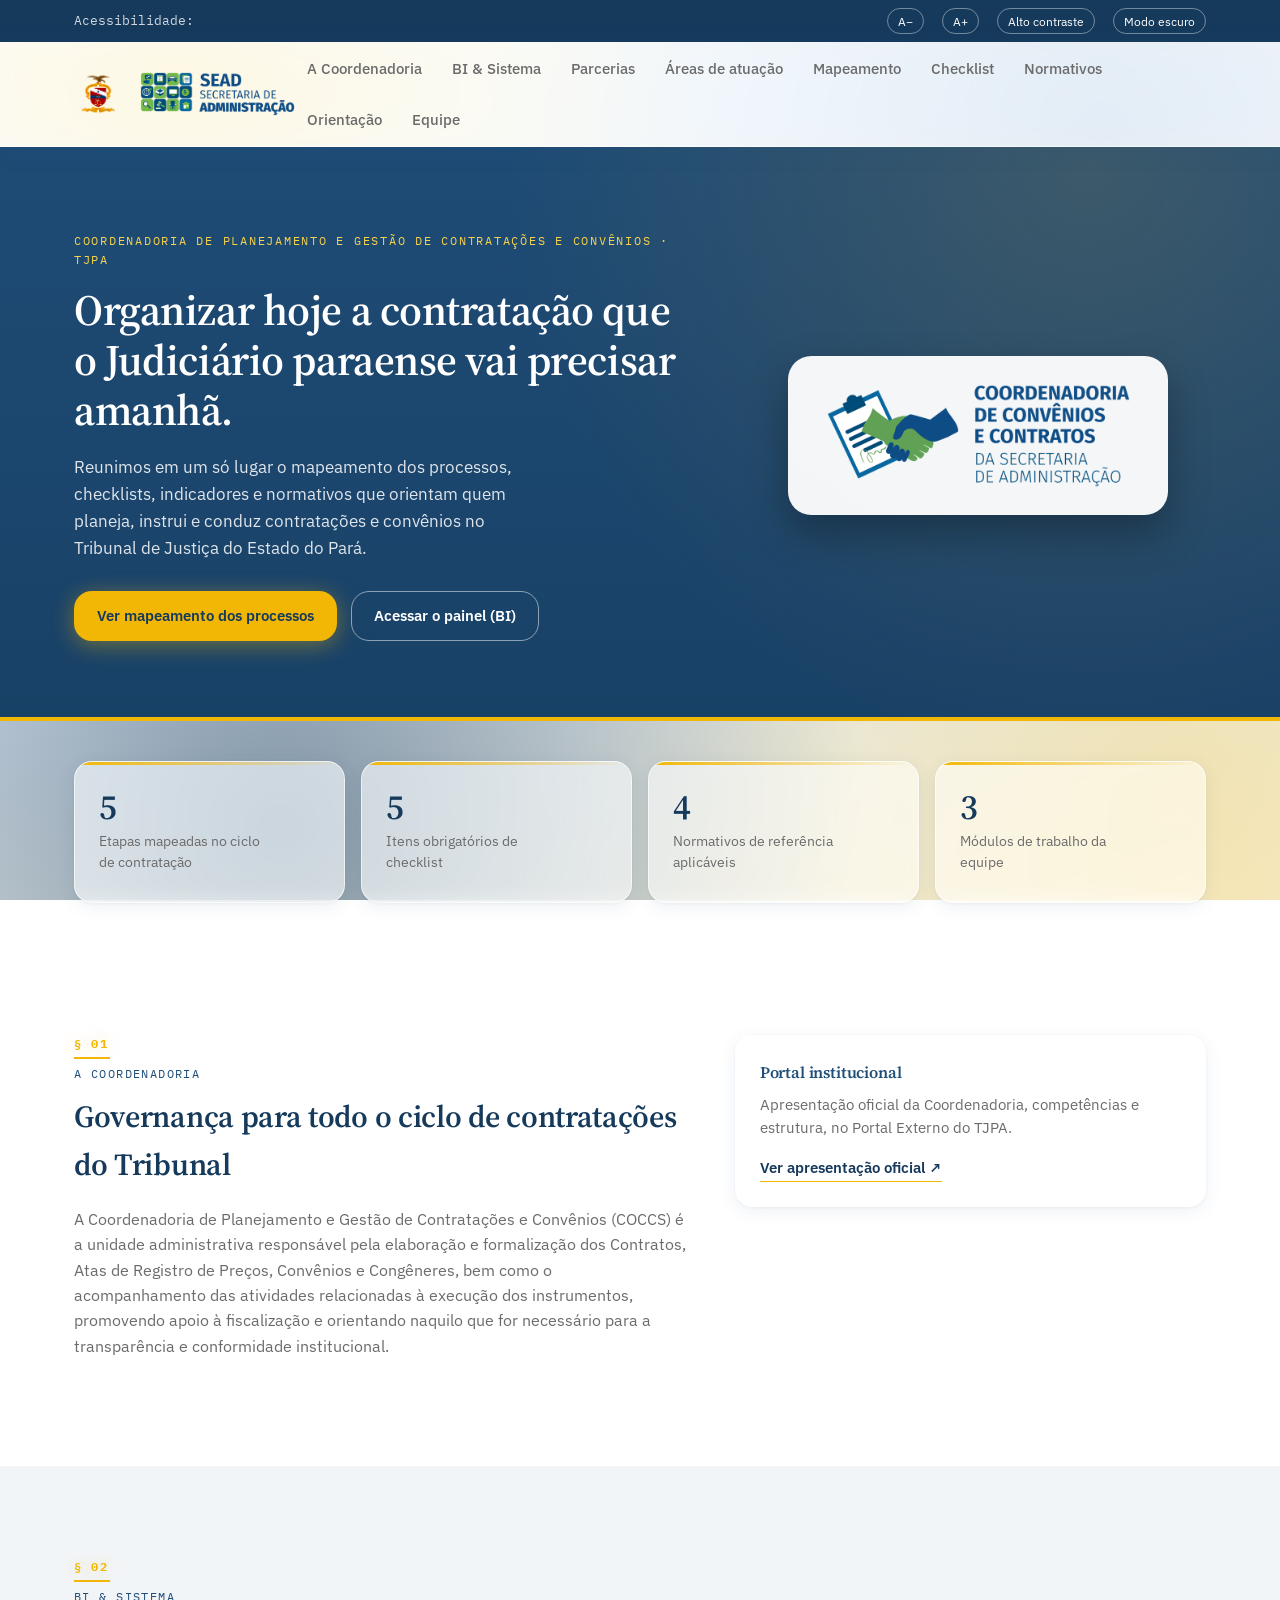
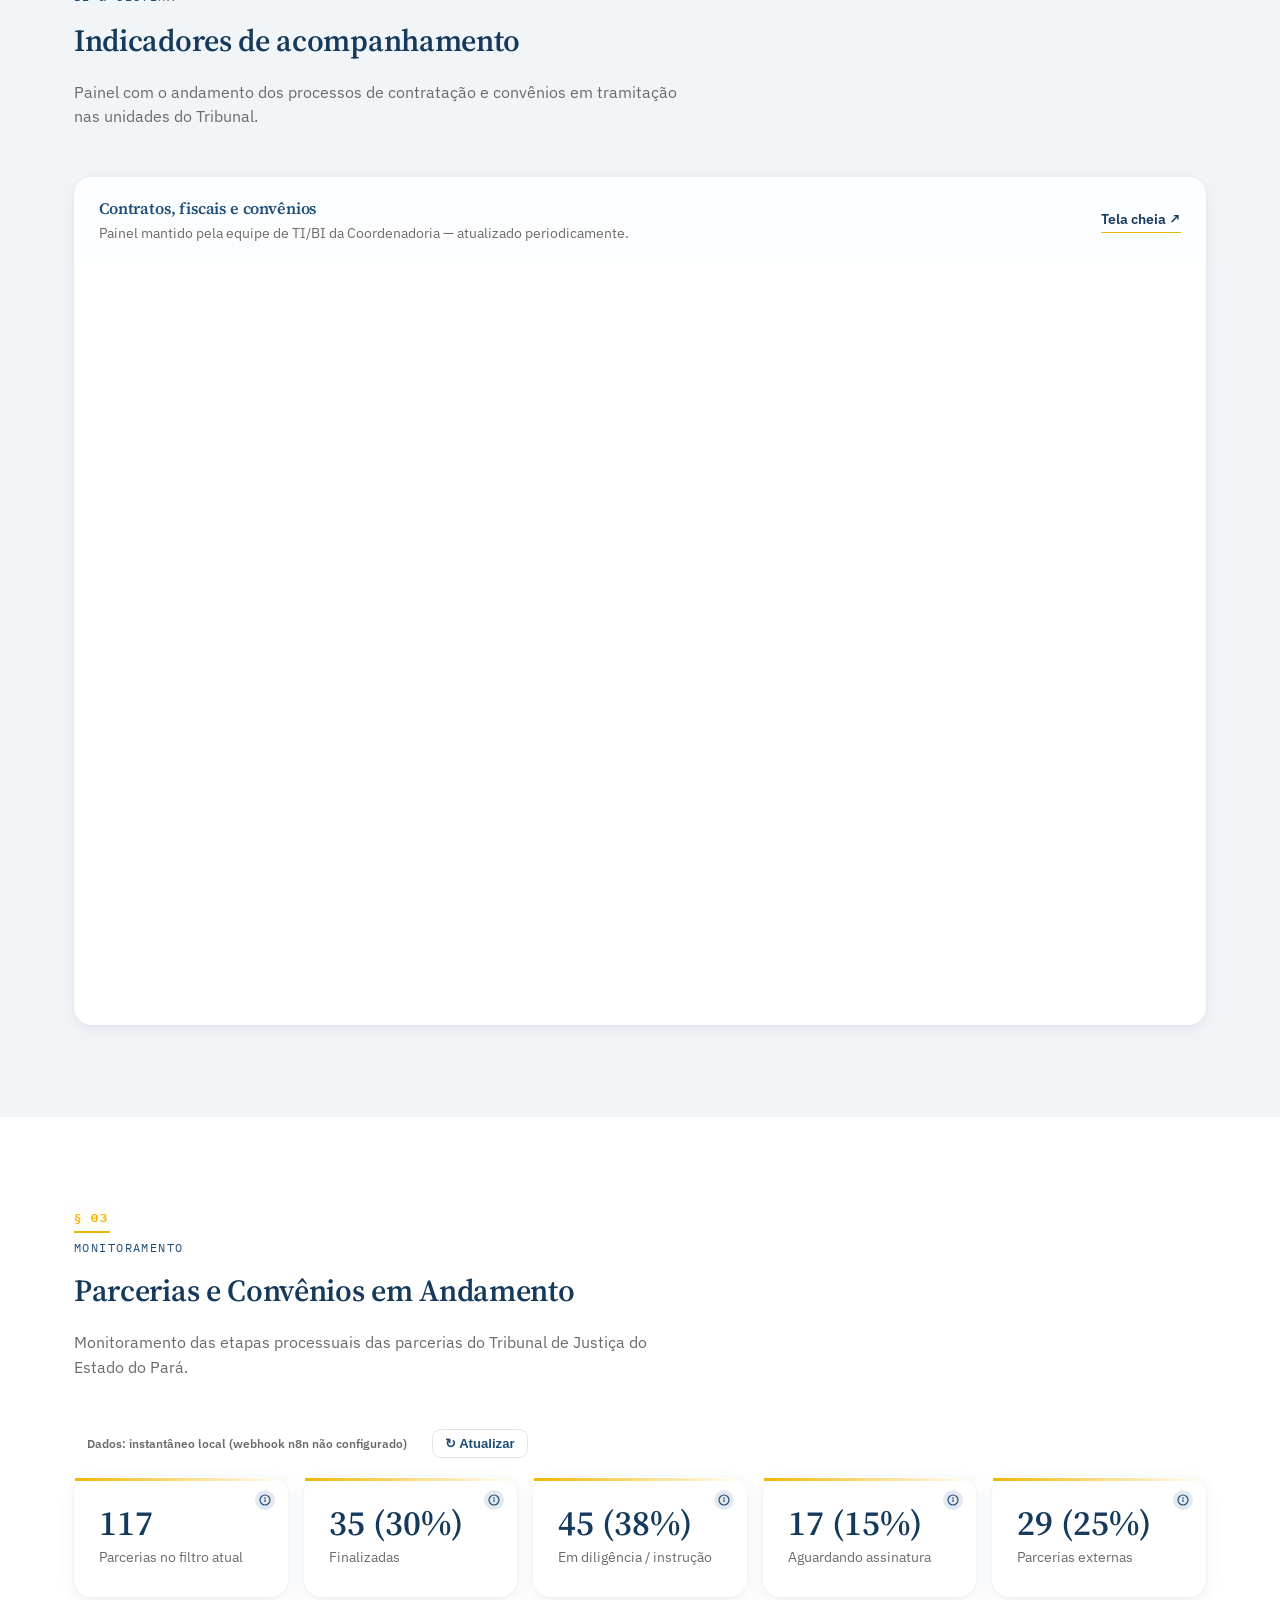
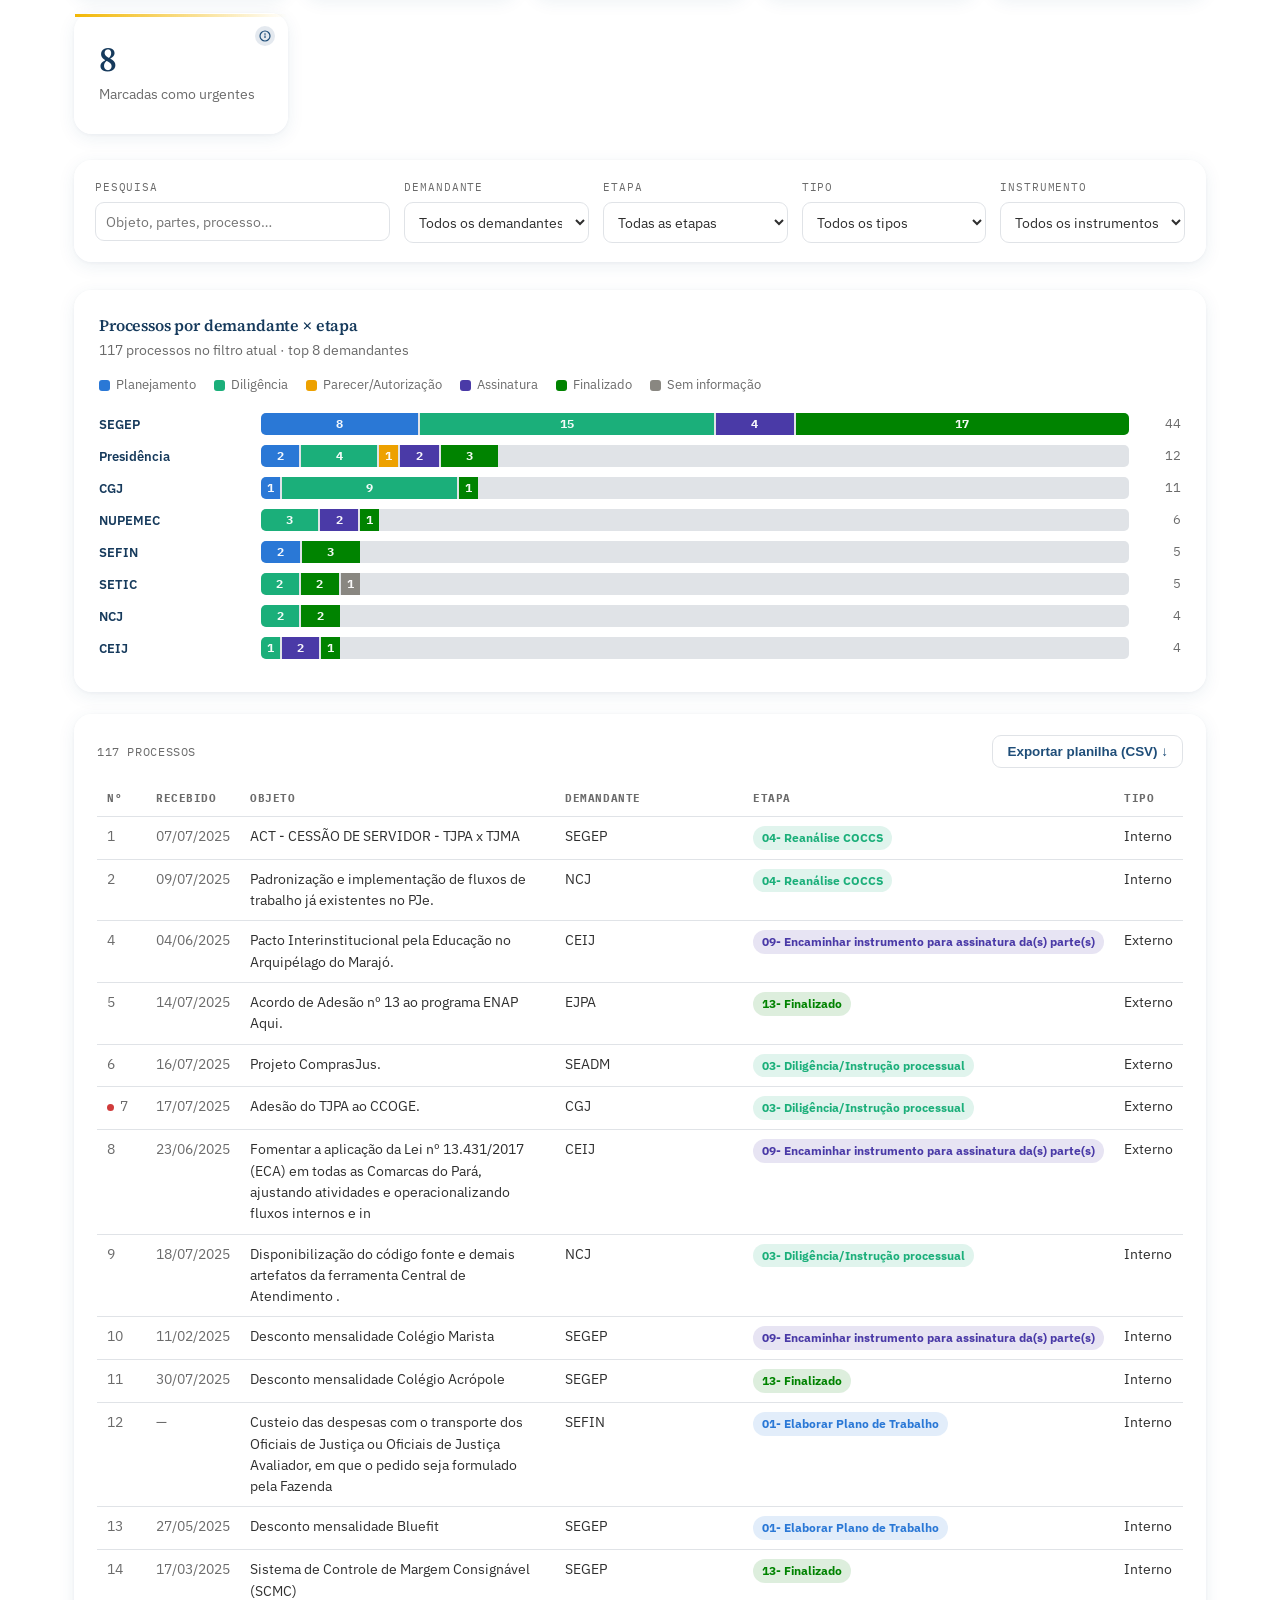
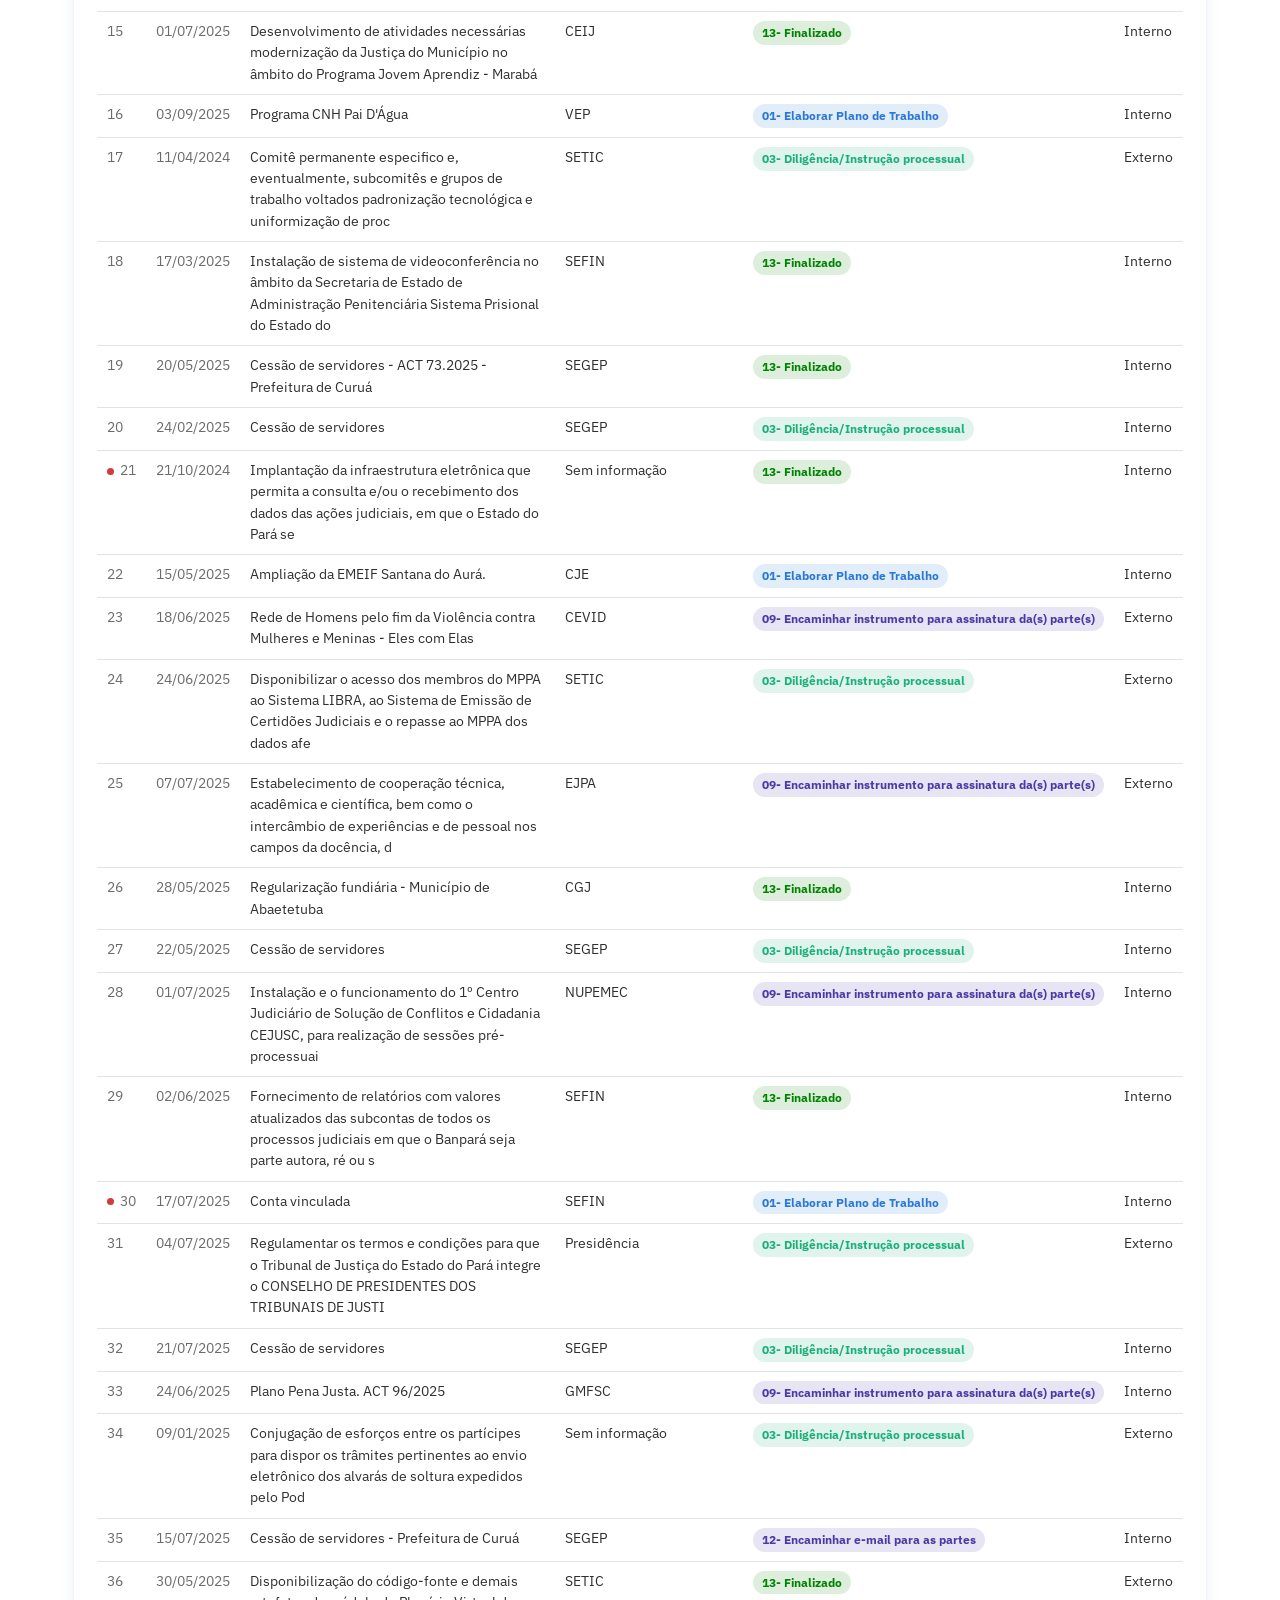
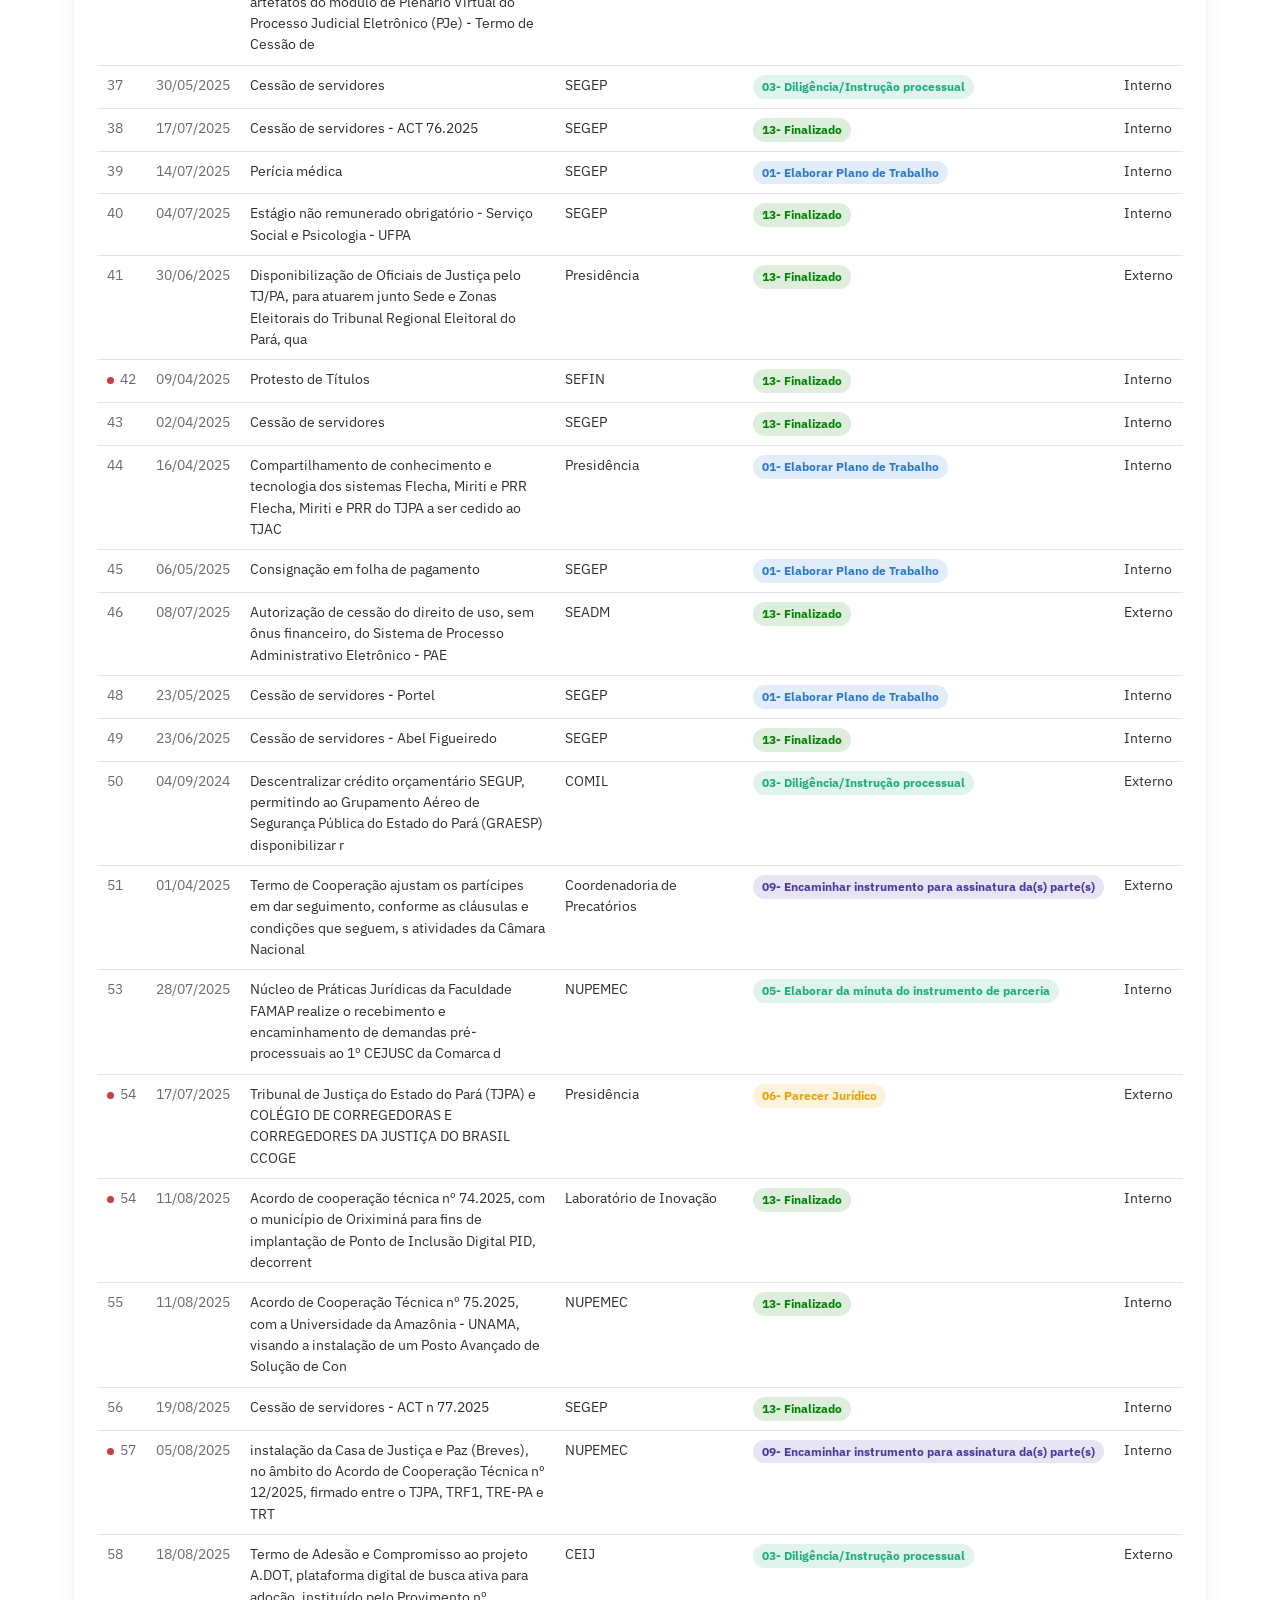
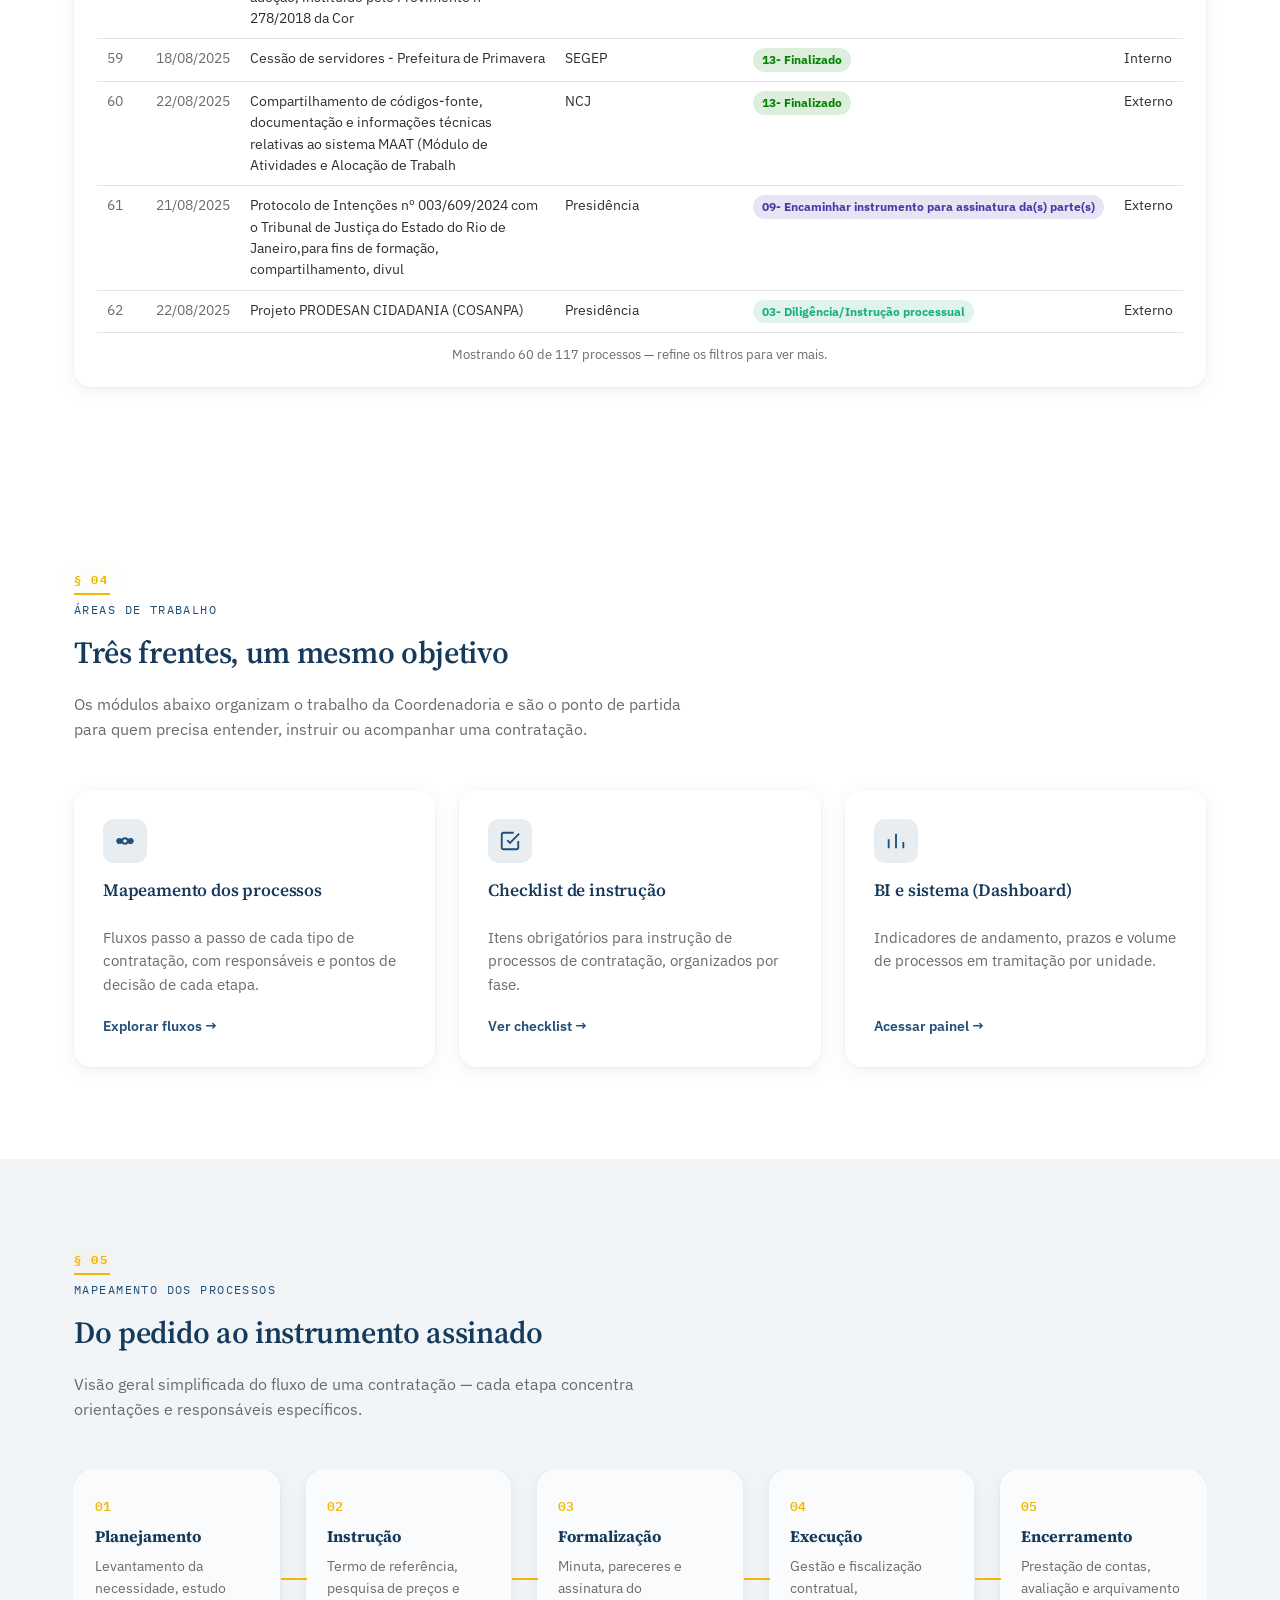
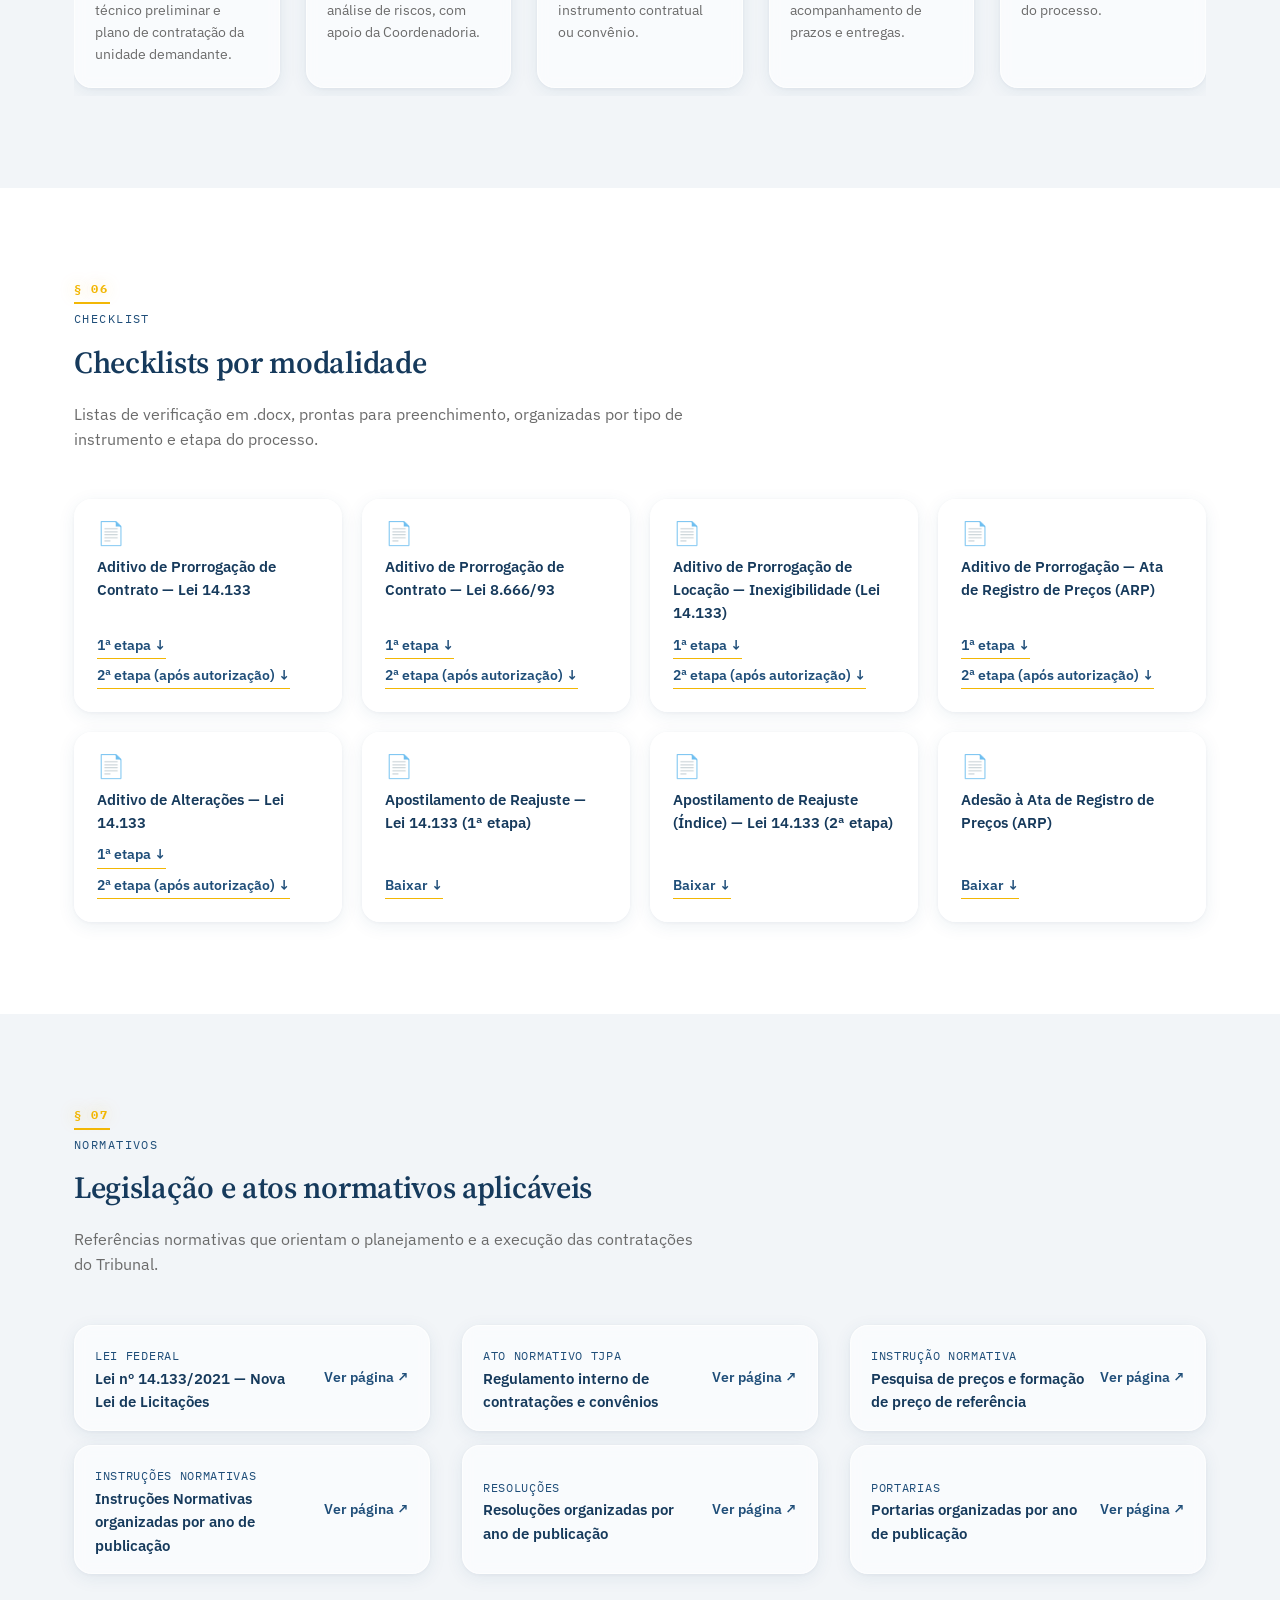
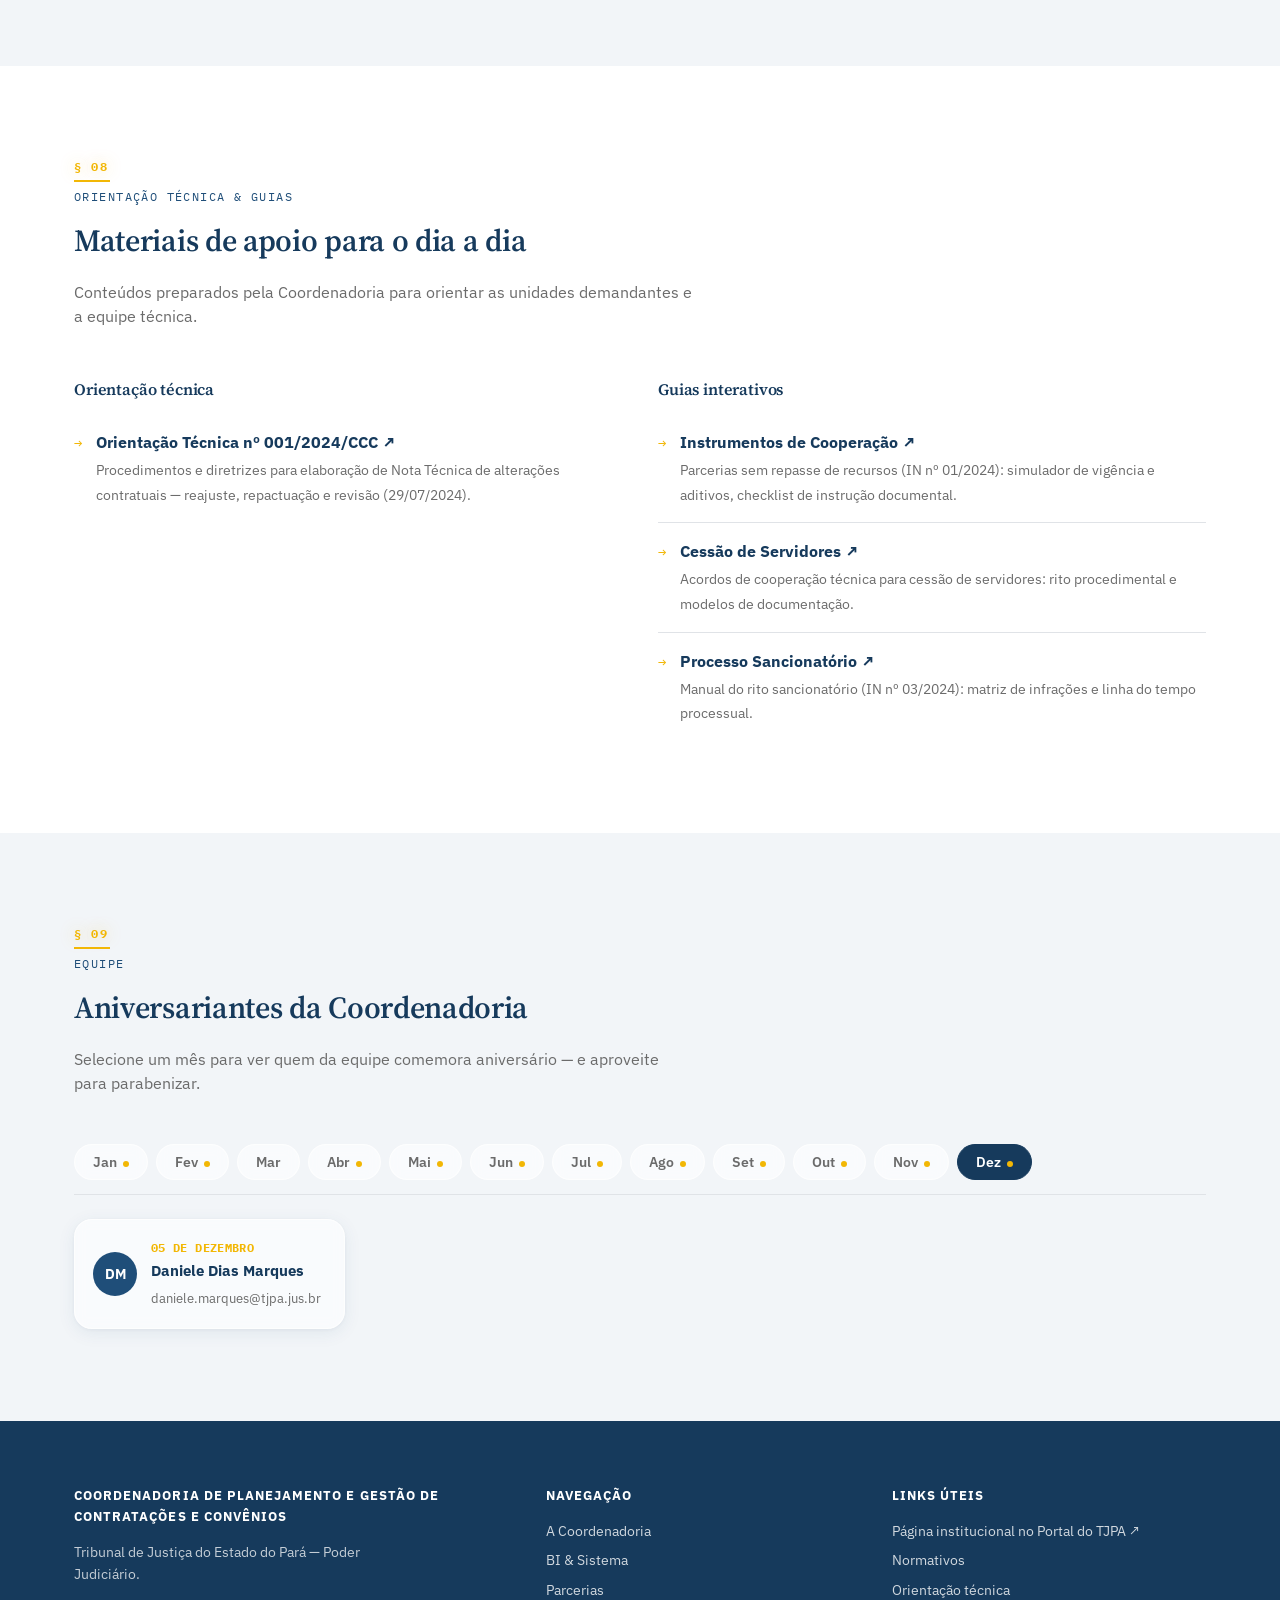
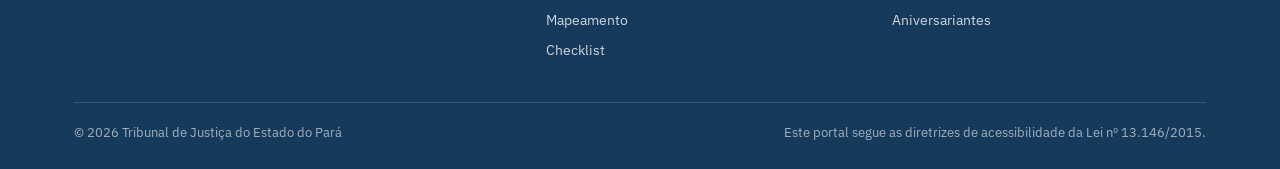
==== commit 8c3d9d74: "Adiciona modo escuro e painel de Parcerias e Convênios em Andamento - Modo escuro com alternância ma" ====
--- a/index.html
+++ b/index.html
@@ -38,6 +38,7 @@
       <ul>
         <li><a href="#sobre">A Coordenadoria</a></li>
         <li><a href="#bi">BI &amp; Sistema</a></li>
+        <li><a href="#parcerias">Parcerias</a></li>
         <li><a href="#modulos">Áreas de atuação</a></li>
         <li><a href="#mapeamento">Mapeamento</a></li>
         <li><a href="#checklist">Checklist</a></li>
@@ -135,9 +136,80 @@
     </div>
   </section>
 
+  <section id="parcerias">
+    <div class="container">
+      <div class="section-head" data-num="§ 03">
+        <span class="eyebrow">Monitoramento</span>
+        <h2>Parcerias e Convênios em Andamento</h2>
+        <p>Monitoramento das etapas processuais das parcerias do Tribunal de Justiça do Estado do Pará.</p>
+      </div>
+
+      <div class="parcerias-sync">
+        <span id="parcerias-sync-status" class="parcerias-sync-pill">Carregando…</span>
+        <button type="button" id="parcerias-atualizar">↻ Atualizar</button>
+      </div>
+
+      <div class="stats-grid parcerias-kpis" id="parcerias-kpis" aria-live="polite"></div>
+
+      <div class="parcerias-filtros">
+        <div class="campo campo-busca">
+          <label for="parcerias-busca">Pesquisa</label>
+          <input type="search" id="parcerias-busca" placeholder="Objeto, partes, processo…">
+        </div>
+        <div class="campo">
+          <label for="parcerias-f-demandante">Demandante</label>
+          <select id="parcerias-f-demandante"></select>
+        </div>
+        <div class="campo">
+          <label for="parcerias-f-status">Etapa</label>
+          <select id="parcerias-f-status"></select>
+        </div>
+        <div class="campo">
+          <label for="parcerias-f-tipo">Tipo</label>
+          <select id="parcerias-f-tipo"></select>
+        </div>
+        <div class="campo">
+          <label for="parcerias-f-instr">Instrumento</label>
+          <select id="parcerias-f-instr"></select>
+        </div>
+      </div>
+      <button type="button" id="parcerias-limpar" class="parcerias-limpar" hidden>✕ Limpar filtros</button>
+
+      <div class="parcerias-grafico-card">
+        <h3>Processos por demandante &times; etapa</h3>
+        <p class="parcerias-grafico-sub" id="parcerias-grafico-sub"></p>
+        <div class="parcerias-legenda" id="parcerias-legenda"></div>
+        <div class="parcerias-grafico" id="parcerias-grafico" role="img" aria-label="Gráfico de barras empilhadas: processos por demandante e etapa"></div>
+      </div>
+
+      <div class="parcerias-tabela-card">
+        <div class="parcerias-tabela-topo">
+          <span id="parcerias-contagem">Processos</span>
+          <button type="button" id="parcerias-exportar">Exportar planilha (CSV) ↓</button>
+        </div>
+        <div class="parcerias-tabela-scroll">
+          <table class="parcerias-tabela">
+            <thead>
+              <tr>
+                <th scope="col">Nº</th>
+                <th scope="col">Recebido</th>
+                <th scope="col">Objeto</th>
+                <th scope="col">Demandante</th>
+                <th scope="col">Etapa</th>
+                <th scope="col">Tipo</th>
+              </tr>
+            </thead>
+            <tbody id="parcerias-tbody"></tbody>
+          </table>
+        </div>
+        <p class="parcerias-tabela-nota" id="parcerias-nota" hidden></p>
+      </div>
+    </div>
+  </section>
+
   <section id="modulos">
     <div class="container">
-      <div class="section-head" data-num="§ 03">
+      <div class="section-head" data-num="§ 04">
         <span class="eyebrow">Áreas de trabalho</span>
         <h2>Três frentes, um mesmo objetivo</h2>
         <p>Os módulos abaixo organizam o trabalho da Coordenadoria e são o ponto de partida para quem precisa entender, instruir ou acompanhar uma contratação.</p>
@@ -173,7 +245,7 @@
 
   <section class="alt" id="mapeamento">
     <div class="container">
-      <div class="section-head" data-num="§ 04">
+      <div class="section-head" data-num="§ 05">
         <span class="eyebrow">Mapeamento dos processos</span>
         <h2>Do pedido ao instrumento assinado</h2>
         <p>Visão geral simplificada do fluxo de uma contratação — cada etapa concentra orientações e responsáveis específicos.</p>
@@ -210,7 +282,7 @@
 
   <section id="checklist">
     <div class="container">
-      <div class="section-head" data-num="§ 05">
+      <div class="section-head" data-num="§ 06">
         <span class="eyebrow">Checklist</span>
         <h2>Checklists por modalidade</h2>
         <p>Listas de verificação em .docx, prontas para preenchimento, organizadas por tipo de instrumento e etapa do processo.</p>
@@ -295,7 +367,7 @@
 
   <section class="alt" id="normativos">
     <div class="container">
-      <div class="section-head" data-num="§ 06">
+      <div class="section-head" data-num="§ 07">
         <span class="eyebrow">Normativos</span>
         <h2>Legislação e atos normativos aplicáveis</h2>
         <p>Referências normativas que orientam o planejamento e a execução das contratações do Tribunal.</p>
@@ -331,7 +403,7 @@
 
   <section id="orientacao">
     <div class="container">
-      <div class="section-head" data-num="§ 07">
+      <div class="section-head" data-num="§ 08">
         <span class="eyebrow">Orientação técnica &amp; guias</span>
         <h2>Materiais de apoio para o dia a dia</h2>
         <p>Conteúdos preparados pela Coordenadoria para orientar as unidades demandantes e a equipe técnica.</p>
@@ -357,7 +429,7 @@
 
   <section class="alt" id="aniversariantes">
     <div class="container">
-      <div class="section-head" data-num="§ 08">
+      <div class="section-head" data-num="§ 09">
         <span class="eyebrow">Equipe</span>
         <h2>Aniversariantes da Coordenadoria</h2>
         <p>Selecione um mês para ver quem da equipe comemora aniversário — e aproveite para parabenizar.</p>
@@ -395,6 +467,7 @@
         <ul>
           <li><a href="#sobre">A Coordenadoria</a></li>
           <li><a href="#bi">BI &amp; Sistema</a></li>
+          <li><a href="#parcerias">Parcerias</a></li>
           <li><a href="#mapeamento">Mapeamento</a></li>
           <li><a href="#checklist">Checklist</a></li>
         </ul>
@@ -416,6 +489,8 @@
   </div>
 </footer>
 
+<script src="assets/js/parcerias-data.js"></script>
+<script src="assets/js/parcerias.js"></script>
 <script src="script.js"></script>
 </body>
 </html>
--- a/style.css
+++ b/style.css
@@ -455,6 +455,135 @@
 
   .placeholder{ color: var(--azul-principal); font-family: var(--font-mono); font-size:0.82em; }
 
+  /* ---------- Parcerias e convênios (painel) ---------- */
+  .parcerias-sync{ display:flex; align-items:center; gap:12px; margin-bottom:18px; flex-wrap:wrap; }
+  .parcerias-sync-pill{
+    display:inline-flex; align-items:center; gap:6px; font-size:0.78rem; font-weight:600;
+    padding:5px 12px; border-radius:999px; background: var(--vidro-bg); border:1px solid var(--vidro-borda); color: var(--tinta-suave);
+  }
+  .parcerias-sync-pill[data-status="live"]{ background: rgba(19,168,102,0.14); color:#0f7a4a; border-color: rgba(19,168,102,0.3); }
+  .parcerias-sync-pill[data-status="loading"]{ background: rgba(237,161,0,0.14); color:#8a5c00; border-color: rgba(237,161,0,0.3); }
+  .parcerias-sync-pill[data-status="error"]{ background: rgba(208,59,59,0.12); color:#a32d2d; border-color: rgba(208,59,59,0.28); }
+  #parcerias-atualizar{
+    display:inline-flex; align-items:center; gap:6px; font-size:0.82rem; font-weight:600; color: var(--azul-principal);
+    background:none; border:1px solid var(--linha); border-radius: calc(var(--raio) * 0.5); padding:6px 12px; cursor:pointer;
+  }
+  #parcerias-atualizar:hover{ border-color: var(--azul-principal); }
+  .parcerias-kpis{ margin-bottom: 26px; }
+  .parcerias-kpis .stat-item{ overflow:visible; }
+  .kpi-info-wrap{ position:absolute; top:12px; right:12px; }
+  .kpi-info-btn{
+    width:20px; height:20px; border-radius:50%; padding:0; border:none; cursor:default;
+    display:flex; align-items:center; justify-content:center;
+    background: rgba(31,78,121,0.12); color: var(--azul-principal);
+  }
+  .kpi-info-btn svg{ width:12px; height:12px; }
+  .kpi-tooltip{
+    position:absolute; bottom:26px; top:auto; right:0; width:270px; text-align:left;
+    background:#0B2A4A; color:rgba(255,255,255,0.92); font-size:0.8rem; line-height:1.55;
+    padding:16px 18px; border-radius:12px; box-shadow:0 14px 32px rgba(0,0,0,0.35);
+    opacity:0; visibility:hidden; transform:translateY(4px); pointer-events:none;
+    transition: opacity .15s, transform .15s; z-index:30;
+  }
+  .kpi-info-wrap:hover .kpi-tooltip, .kpi-info-btn:focus-visible ~ .kpi-tooltip{
+    opacity:1; visibility:visible; transform:translateY(0);
+  }
+  .kpi-tooltip p{ margin:0 0 10px; }
+  .kpi-tooltip p:last-child{ margin-bottom:0; }
+  .kpi-tooltip strong{ color:#8FE38F; display:block; margin-bottom:2px; font-weight:700; }
+  @media (max-width: 480px){ .kpi-tooltip{ width:220px; right:-40px; } }
+  .parcerias-filtros{
+    display:grid; grid-template-columns: minmax(200px,1.6fr) repeat(4, minmax(150px,1fr));
+    gap: 14px; background: var(--vidro-bg-forte); border:1px solid var(--vidro-borda); border-radius: var(--raio);
+    padding: 18px 20px; backdrop-filter: var(--vidro-blur); -webkit-backdrop-filter: var(--vidro-blur);
+    box-shadow: var(--vidro-sombra);
+  }
+  @media (max-width: 980px){ .parcerias-filtros{ grid-template-columns: 1fr 1fr; } }
+  @media (max-width: 560px){ .parcerias-filtros{ grid-template-columns: 1fr; } }
+  .parcerias-filtros .campo label{
+    display:block; font-family: var(--font-mono); font-size:0.68rem; letter-spacing:0.08em; text-transform:uppercase;
+    color: var(--tinta-suave); margin-bottom:6px;
+  }
+  .parcerias-filtros input, .parcerias-filtros select{
+    width:100%; font-family: var(--font-body); font-size:0.9rem; color: var(--tinta);
+    background: var(--papel); border:1px solid var(--linha); border-radius: calc(var(--raio) * 0.5);
+    padding: 9px 10px; box-sizing:border-box;
+  }
+  .parcerias-filtros input:focus, .parcerias-filtros select:focus{ outline:2px solid var(--dourado); outline-offset:1px; }
+  .parcerias-limpar{
+    display:inline-flex; align-items:center; gap:6px; margin: 12px 0 0; font-size:0.84rem; font-weight:600;
+    color: var(--azul-principal); background:none; border:none; cursor:pointer; padding:0;
+  }
+  .parcerias-limpar:hover{ text-decoration: underline; }
+  .parcerias-limpar[hidden]{ display:none; }
+
+  .parcerias-grafico-card{
+    margin-top: 28px; background: var(--vidro-bg-forte); border:1px solid var(--vidro-borda); border-radius: var(--raio);
+    padding: 22px 24px; backdrop-filter: var(--vidro-blur); -webkit-backdrop-filter: var(--vidro-blur);
+    box-shadow: var(--vidro-sombra);
+  }
+  .parcerias-grafico-card h3{ font-size:1rem; color: var(--azul); margin-bottom:2px; }
+  .parcerias-grafico-sub{ color: var(--tinta-suave); font-size:0.86rem; margin-bottom:14px; }
+  .parcerias-legenda{ display:flex; flex-wrap:wrap; gap:8px 18px; margin-bottom:18px; }
+  .parcerias-legenda span{ display:inline-flex; align-items:center; gap:6px; font-size:0.82rem; color: var(--tinta-suave); }
+  .parcerias-legenda .amostra{ width:11px; height:11px; border-radius:3px; flex:0 0 auto; }
+
+  .parcerias-bar-row{ display:grid; grid-template-columns: 150px 1fr 40px; align-items:center; gap:12px; margin-bottom:10px; }
+  .parcerias-bar-row .rotulo{
+    font-size:0.84rem; font-weight:600; color: var(--azul); overflow:hidden; text-overflow:ellipsis; white-space:nowrap;
+  }
+  .parcerias-bar-track{ display:flex; height:22px; border-radius:5px; overflow:hidden; background: var(--linha); }
+  .parcerias-bar-seg{
+    position:relative; height:100%; overflow:hidden;
+    display:flex; align-items:center; justify-content:center;
+    color:rgba(255,255,255,0.95); font-size:0.72rem; font-weight:700; font-family: var(--font-mono);
+    white-space:nowrap; cursor:default;
+  }
+  .parcerias-bar-seg + .parcerias-bar-seg{ margin-left:2px; }
+  .parcerias-bar-row .total{ font-family: var(--font-mono); font-size:0.8rem; color: var(--tinta-suave); text-align:right; }
+  @media (max-width: 640px){ .parcerias-bar-row{ grid-template-columns: 96px 1fr 30px; } .parcerias-bar-row .rotulo{ font-size:0.76rem; } }
+
+  [data-tooltip]{ position:relative; }
+  [data-tooltip]:hover::after, [data-tooltip]:focus-visible::after{
+    content: attr(data-tooltip); position:absolute; bottom:100%; left:50%; transform:translateX(-50%) translateY(-6px);
+    background: var(--azul); color:#fff; font-size:0.72rem; font-weight:600; padding:5px 9px; border-radius:6px;
+    white-space:nowrap; z-index:20; pointer-events:none; box-shadow:0 6px 18px rgba(0,0,0,0.28);
+  }
+  [data-tooltip]:hover::before, [data-tooltip]:focus-visible::before{
+    content:""; position:absolute; bottom:100%; left:50%; transform:translateX(-50%) translateY(1px);
+    border:5px solid transparent; border-top-color:var(--azul); z-index:20; pointer-events:none;
+  }
+
+  .parcerias-tabela-card{
+    margin-top:22px; background: var(--vidro-bg-forte); border:1px solid var(--vidro-borda); border-radius: var(--raio);
+    padding: 20px 22px; backdrop-filter: var(--vidro-blur); -webkit-backdrop-filter: var(--vidro-blur);
+    box-shadow: var(--vidro-sombra);
+  }
+  .parcerias-tabela-topo{ display:flex; align-items:center; justify-content:space-between; gap:14px; flex-wrap:wrap; margin-bottom:14px; }
+  .parcerias-tabela-topo span{ font-family: var(--font-mono); font-size:0.78rem; letter-spacing:0.05em; text-transform:uppercase; color: var(--tinta-suave); }
+  #parcerias-exportar{
+    display:inline-flex; align-items:center; gap:6px; font-size:0.84rem; font-weight:600; color: var(--azul-principal);
+    background: var(--papel); border:1px solid var(--linha); border-radius: calc(var(--raio) * 0.5); padding:8px 14px; cursor:pointer;
+  }
+  #parcerias-exportar:hover{ border-color: var(--azul-principal); }
+  .parcerias-tabela-scroll{ overflow-x:auto; }
+  .parcerias-tabela{ width:100%; border-collapse:collapse; font-size:0.86rem; }
+  .parcerias-tabela th{
+    text-align:left; padding:8px 10px; font-family: var(--font-mono); font-size:0.7rem; letter-spacing:0.05em;
+    text-transform:uppercase; color: var(--tinta-suave); border-bottom:1px solid var(--linha); white-space:nowrap;
+  }
+  .parcerias-tabela td{ padding:9px 10px; border-bottom:1px solid var(--linha); color: var(--tinta); vertical-align:top; }
+  .parcerias-tabela td.num{ color: var(--tinta-suave); white-space:nowrap; }
+  .parcerias-tabela td.objeto{ max-width:360px; }
+  .status-pill{
+    display:inline-flex; font-size:0.72rem; font-weight:700; padding:3px 9px; border-radius:999px; white-space:nowrap;
+  }
+  .urgente-marca{
+    display:inline-block; width:7px; height:7px; border-radius:50%; background:#d03b3b; margin-right:6px;
+    vertical-align:middle;
+  }
+  .parcerias-tabela-nota{ font-size:0.82rem; color: var(--tinta-suave); text-align:center; margin: 12px 0 0; }
+
   /* ---------- Vidro: fallback para alto contraste / transparência reduzida ---------- */
   html[data-contraste="alto"] header.principal,
   html[data-contraste="alto"] .card-info,
@@ -465,13 +594,17 @@
   html[data-contraste="alto"] .aniversario-card,
   html[data-contraste="alto"] .stat-item,
   html[data-contraste="alto"] .bi-painel,
-  html[data-contraste="alto"] .mes-tab{
+  html[data-contraste="alto"] .mes-tab,
+  html[data-contraste="alto"] .parcerias-filtros,
+  html[data-contraste="alto"] .parcerias-grafico-card,
+  html[data-contraste="alto"] .parcerias-tabela-card{
     background:#fff !important; backdrop-filter:none !important; -webkit-backdrop-filter:none !important;
     border-color: var(--linha) !important;
   }
   @media (prefers-reduced-transparency: reduce){
     header.principal, .card-info, .modulo, .fluxo-etapa, .doc-card,
-    .normativo-item, .aniversario-card, .stat-item, .bi-painel, .mes-tab{
+    .normativo-item, .aniversario-card, .stat-item, .bi-painel, .mes-tab,
+    .parcerias-filtros, .parcerias-grafico-card, .parcerias-tabela-card{
       background: var(--papel) !important; backdrop-filter:none !important; -webkit-backdrop-filter:none !important;
       border-color: var(--linha) !important;
     }
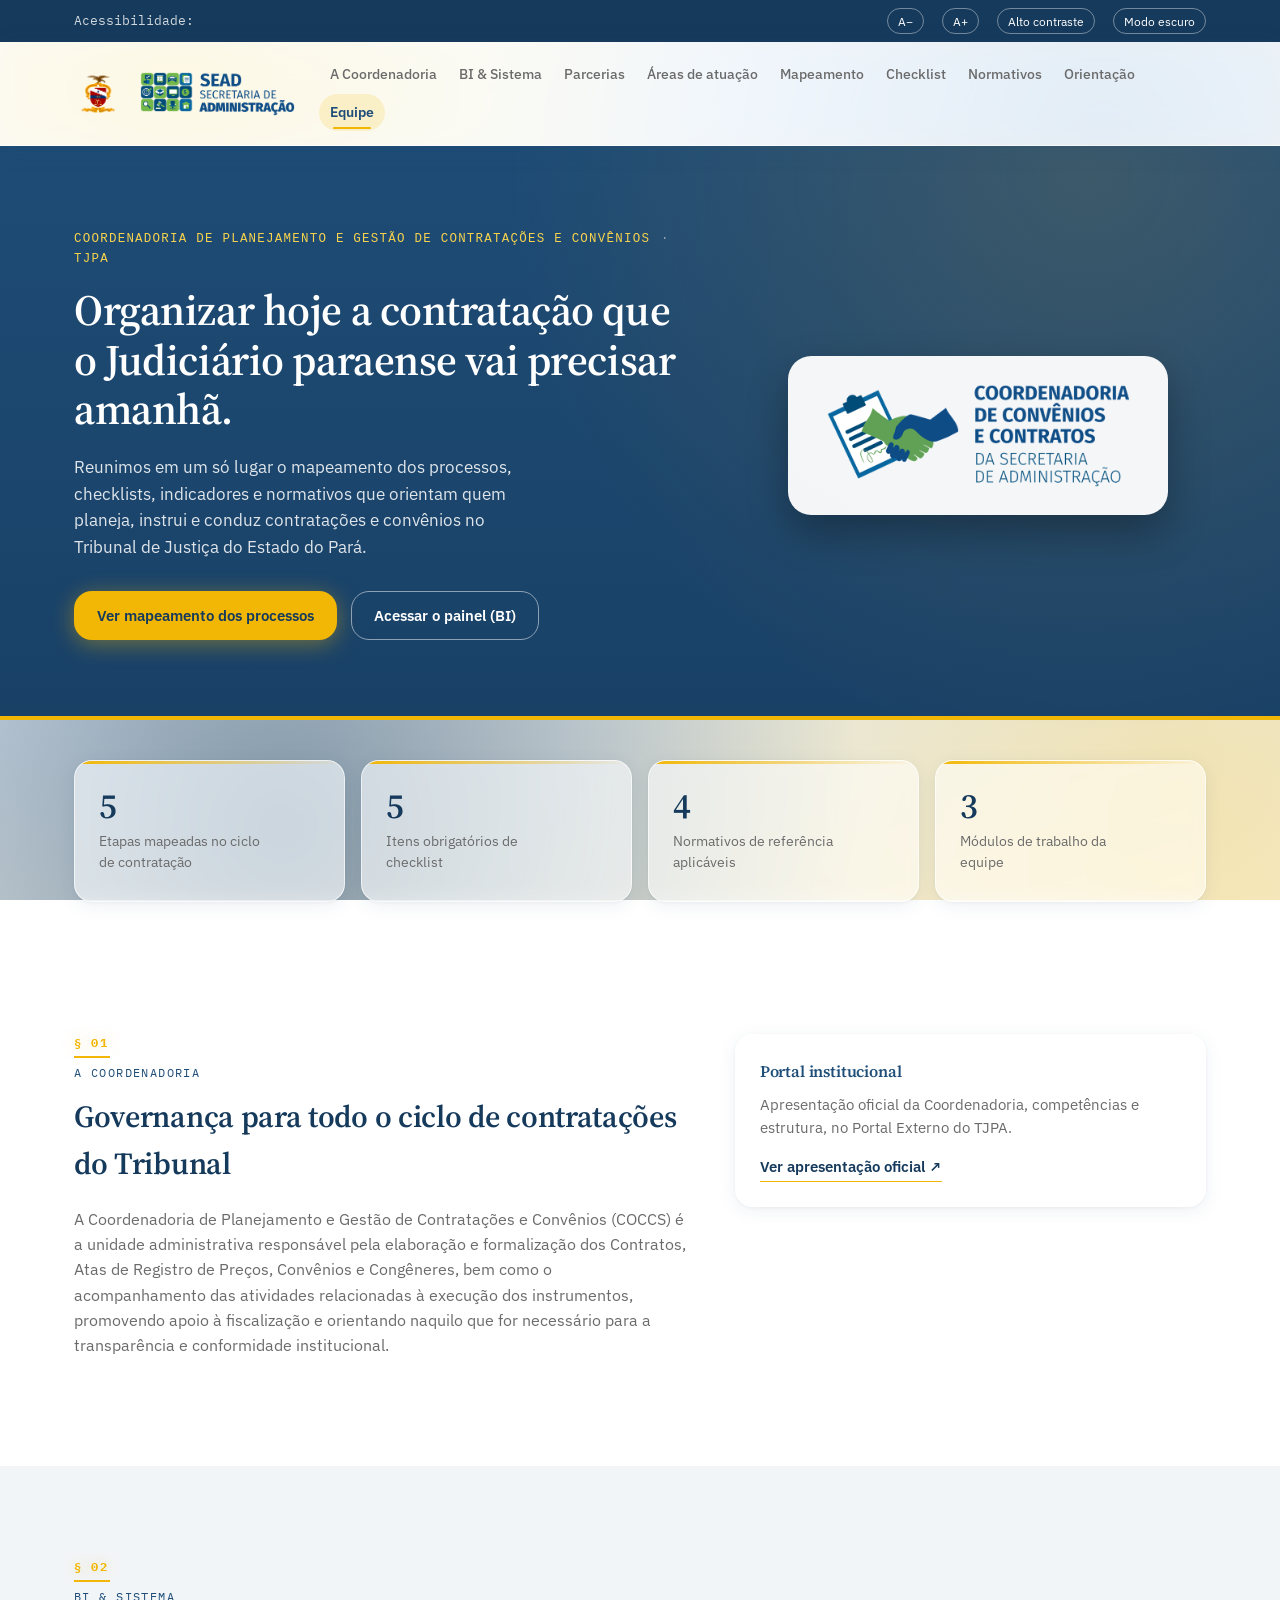
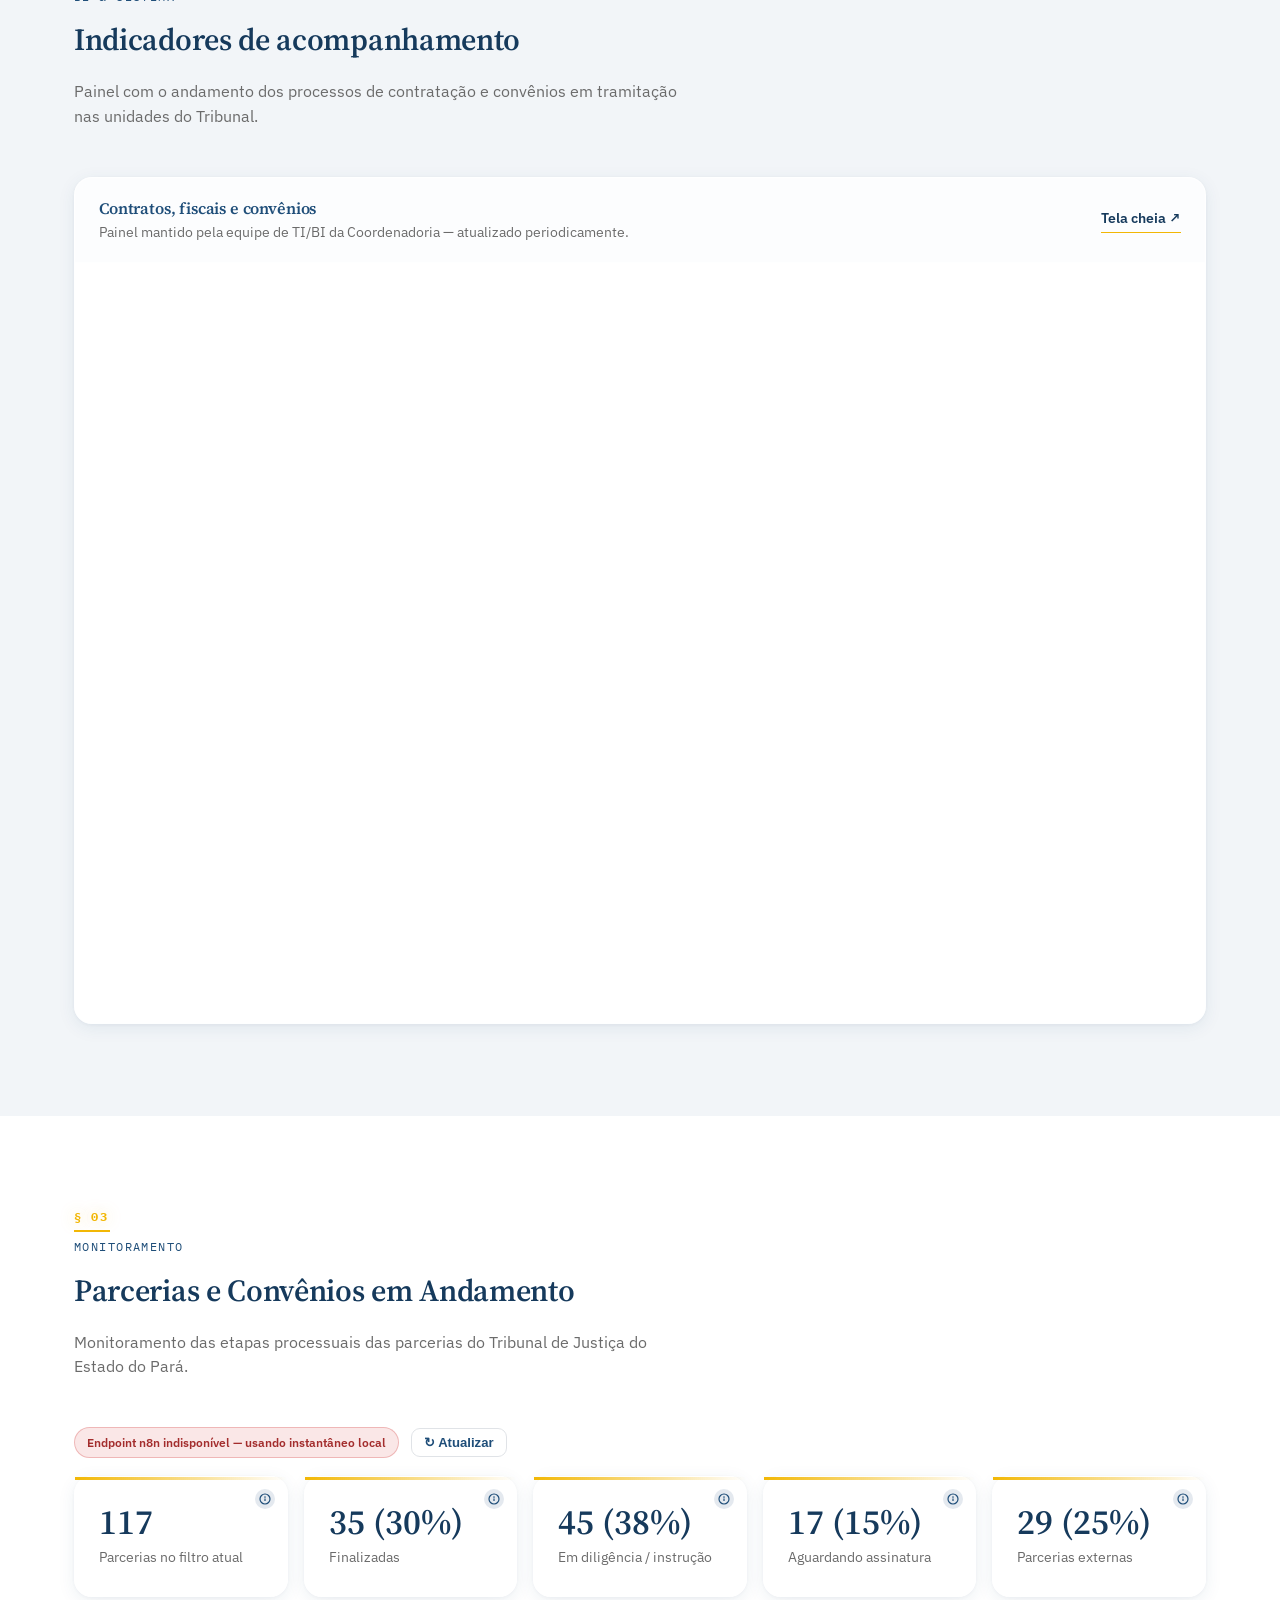
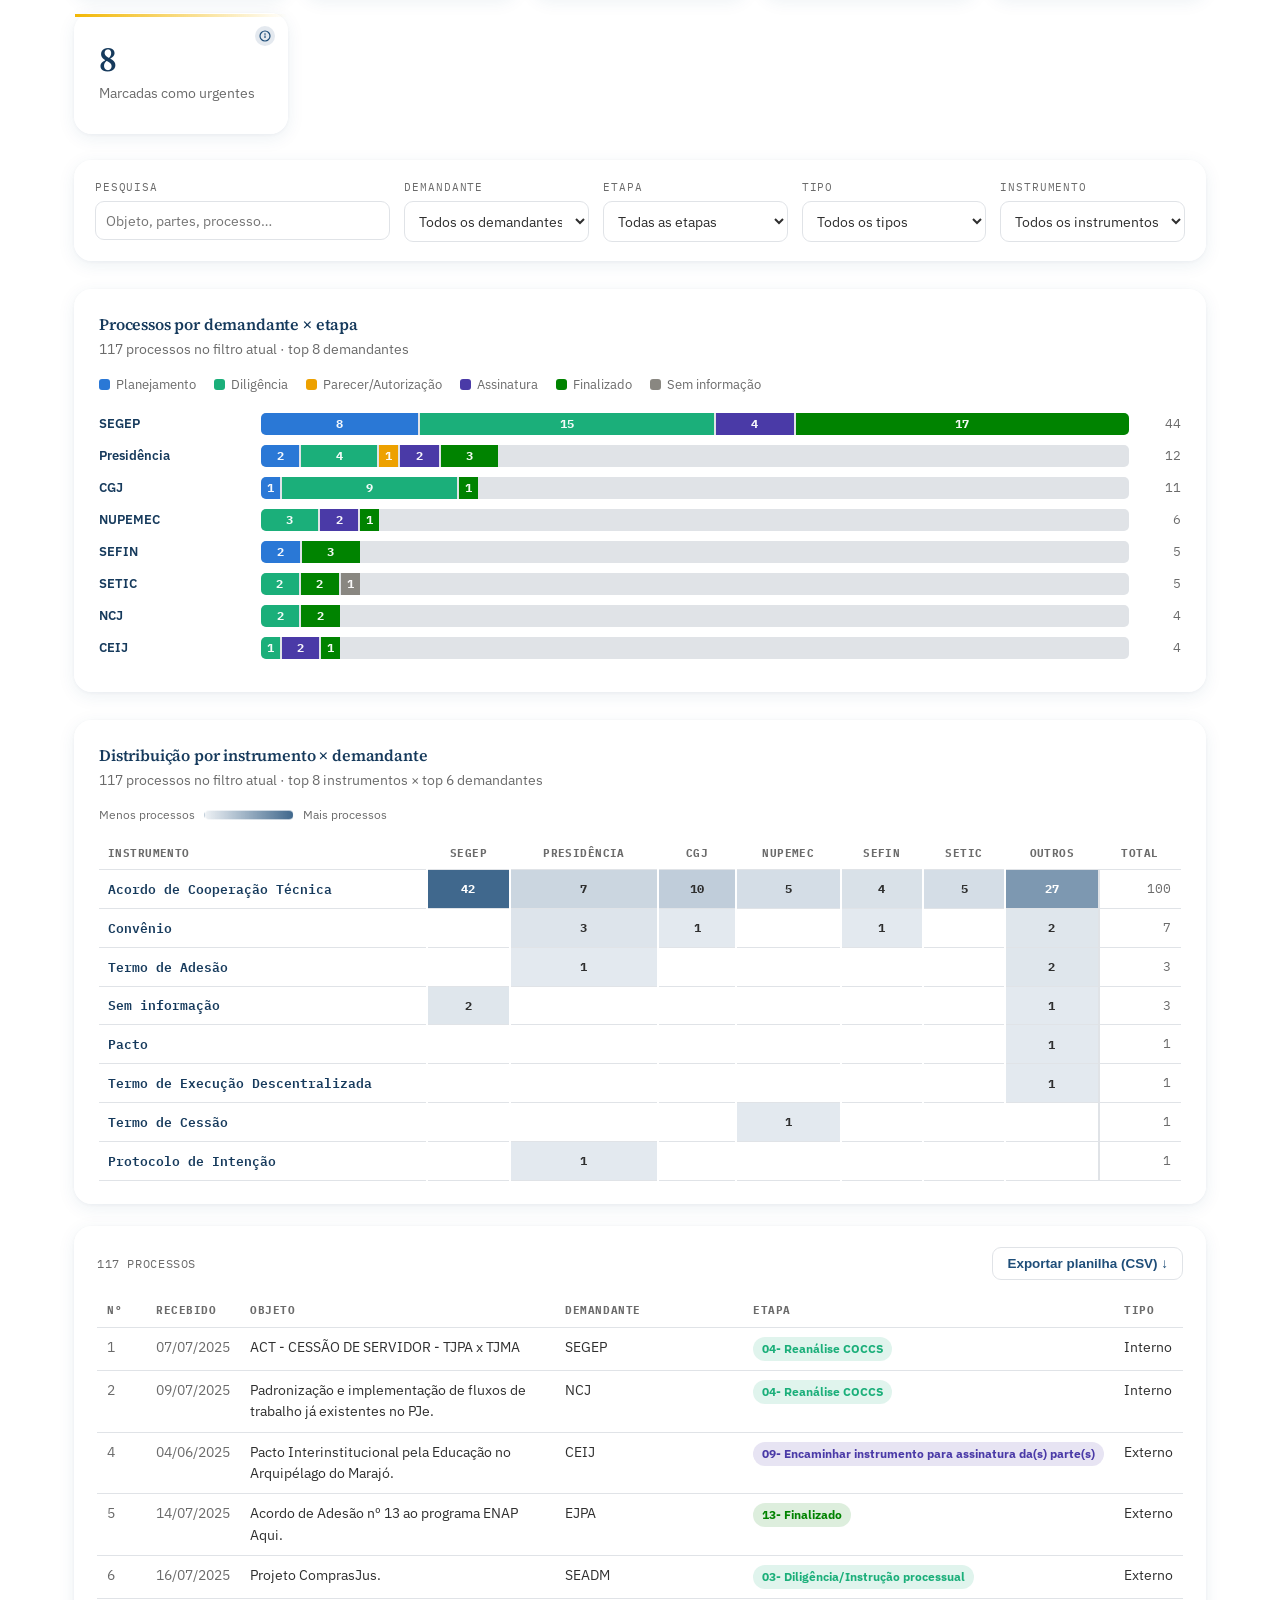
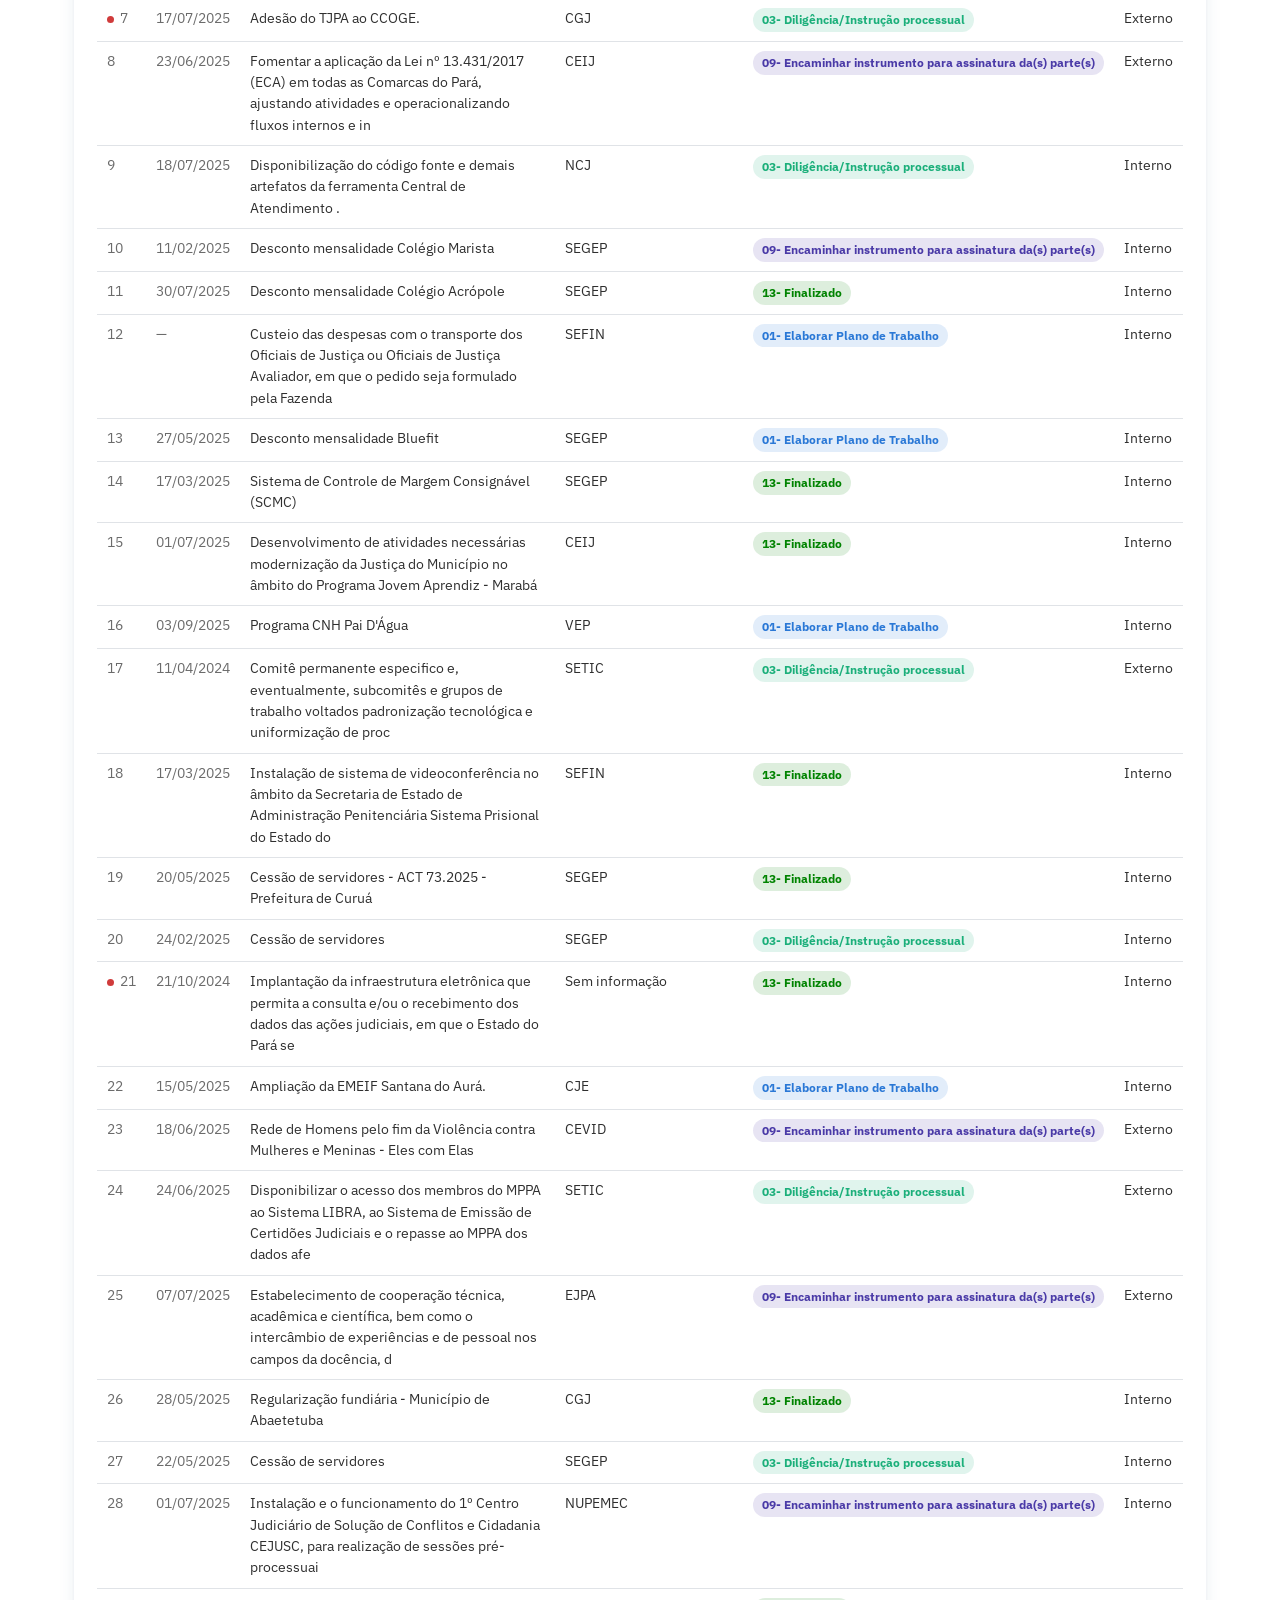
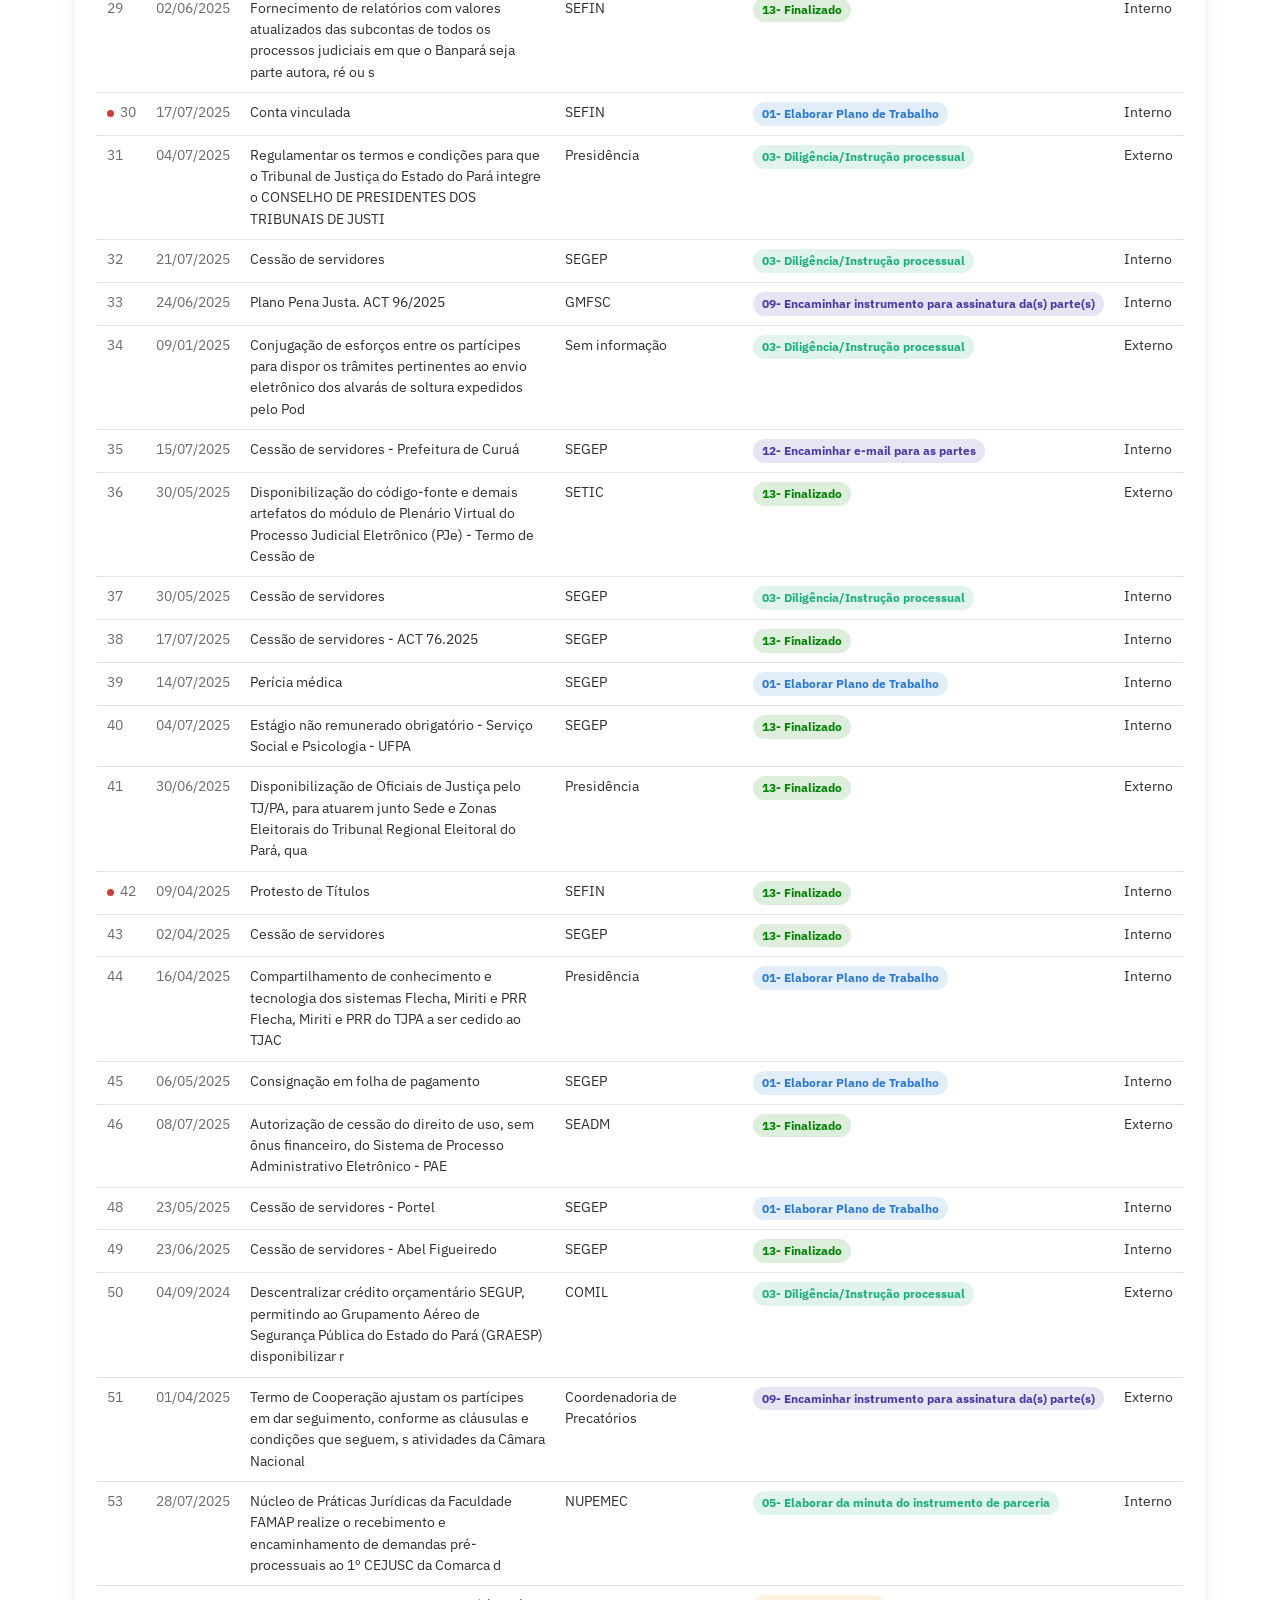
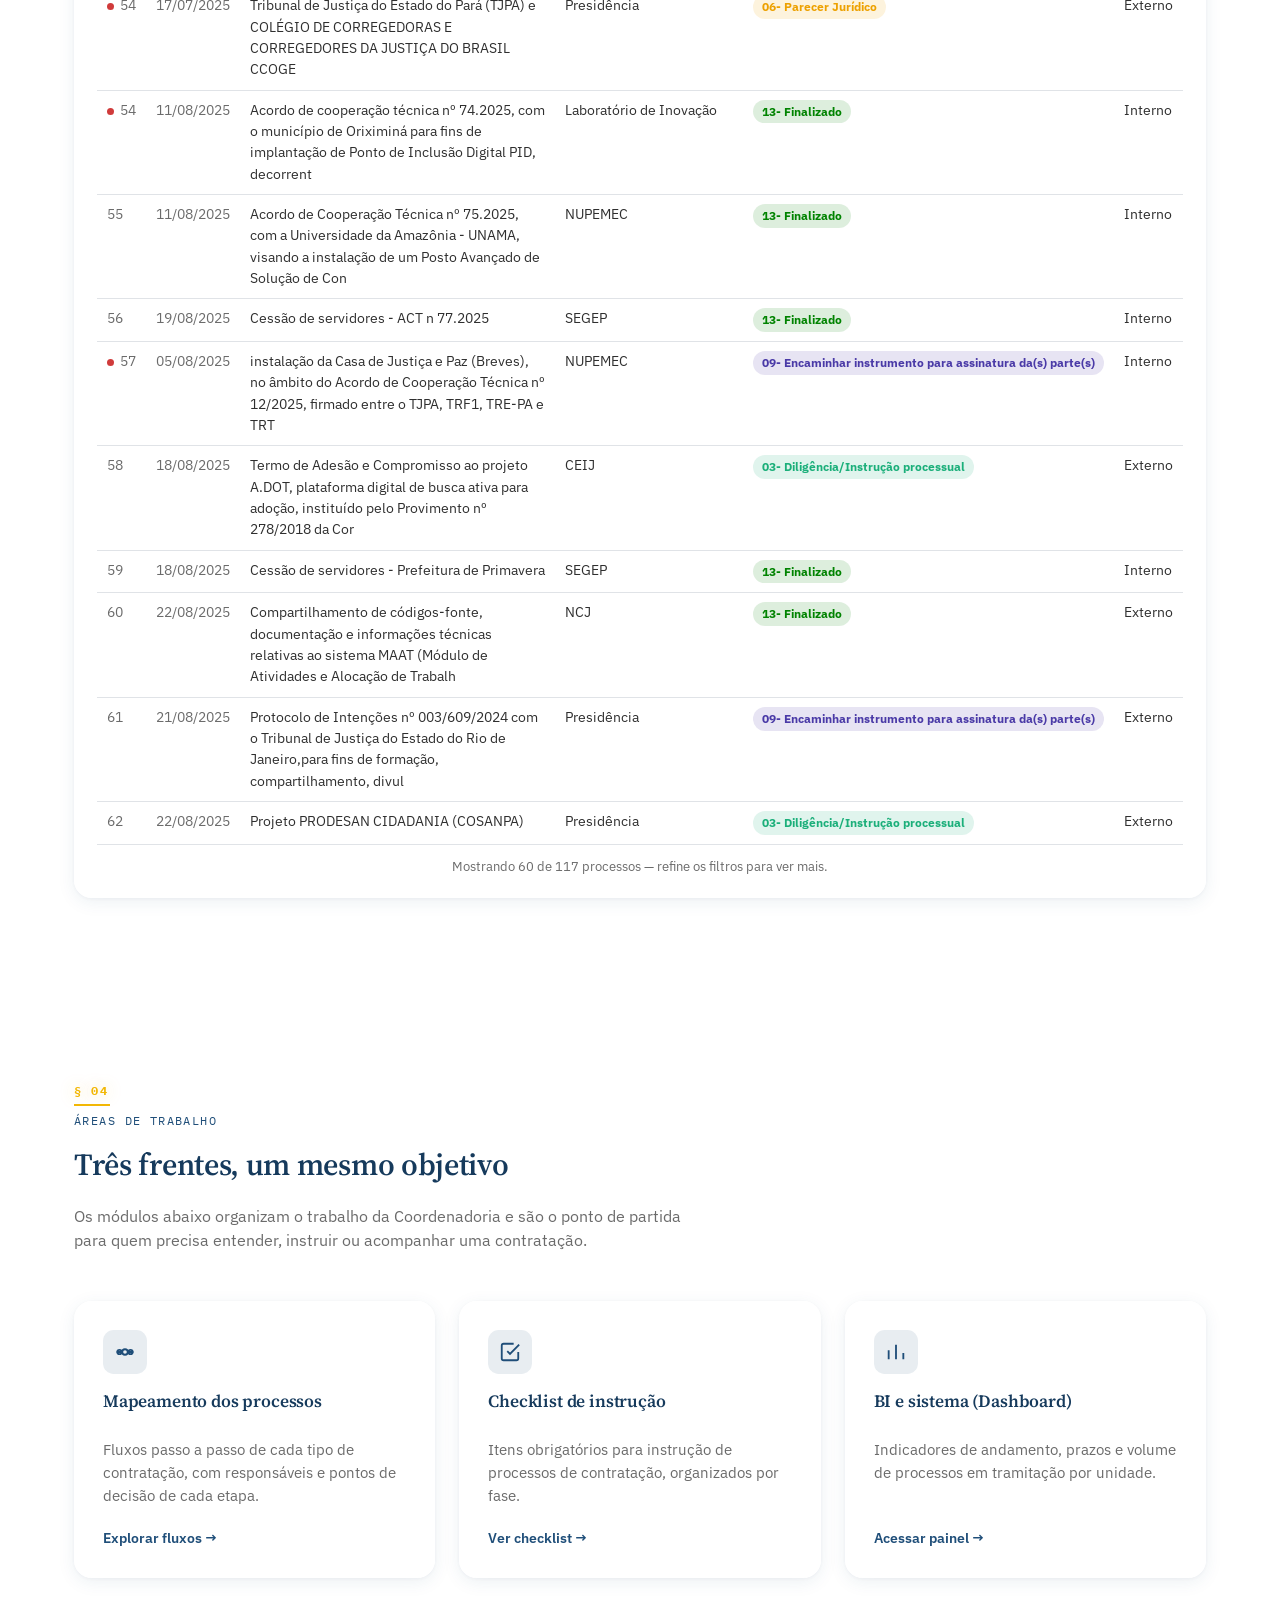
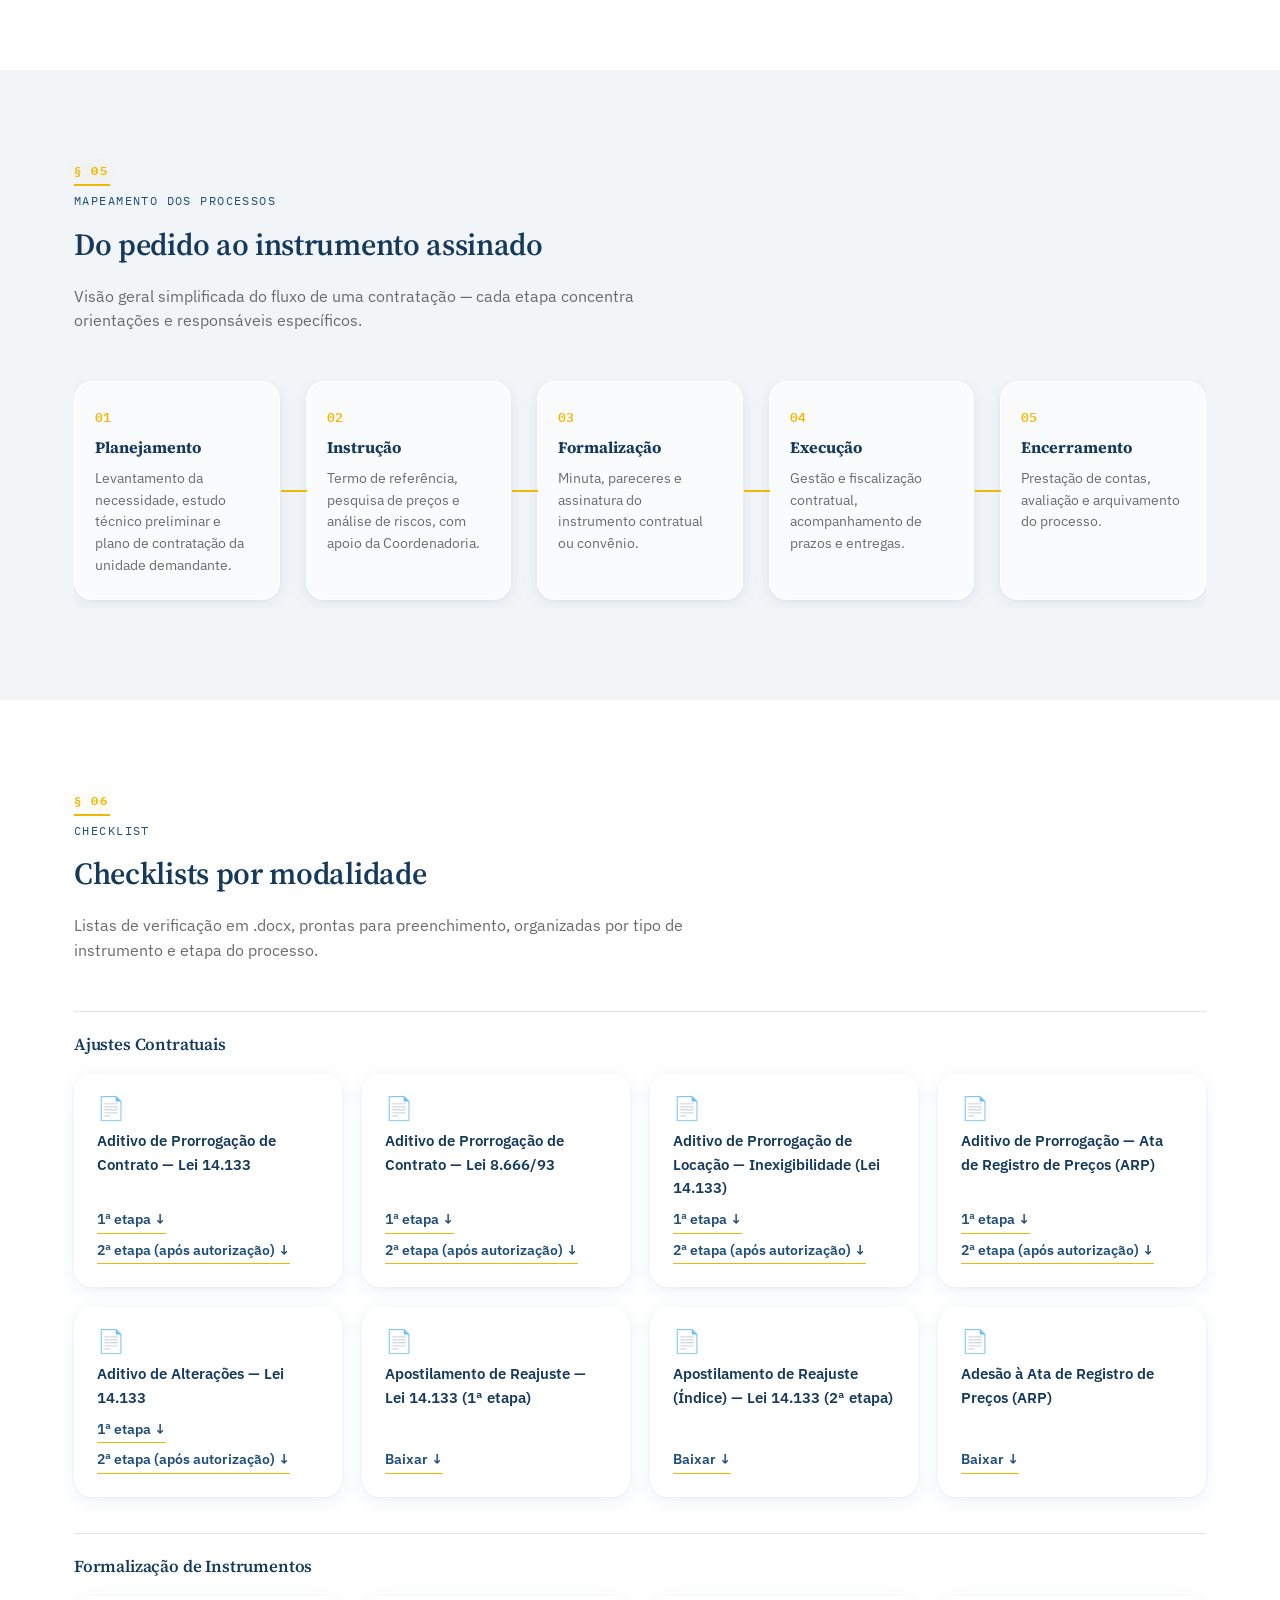
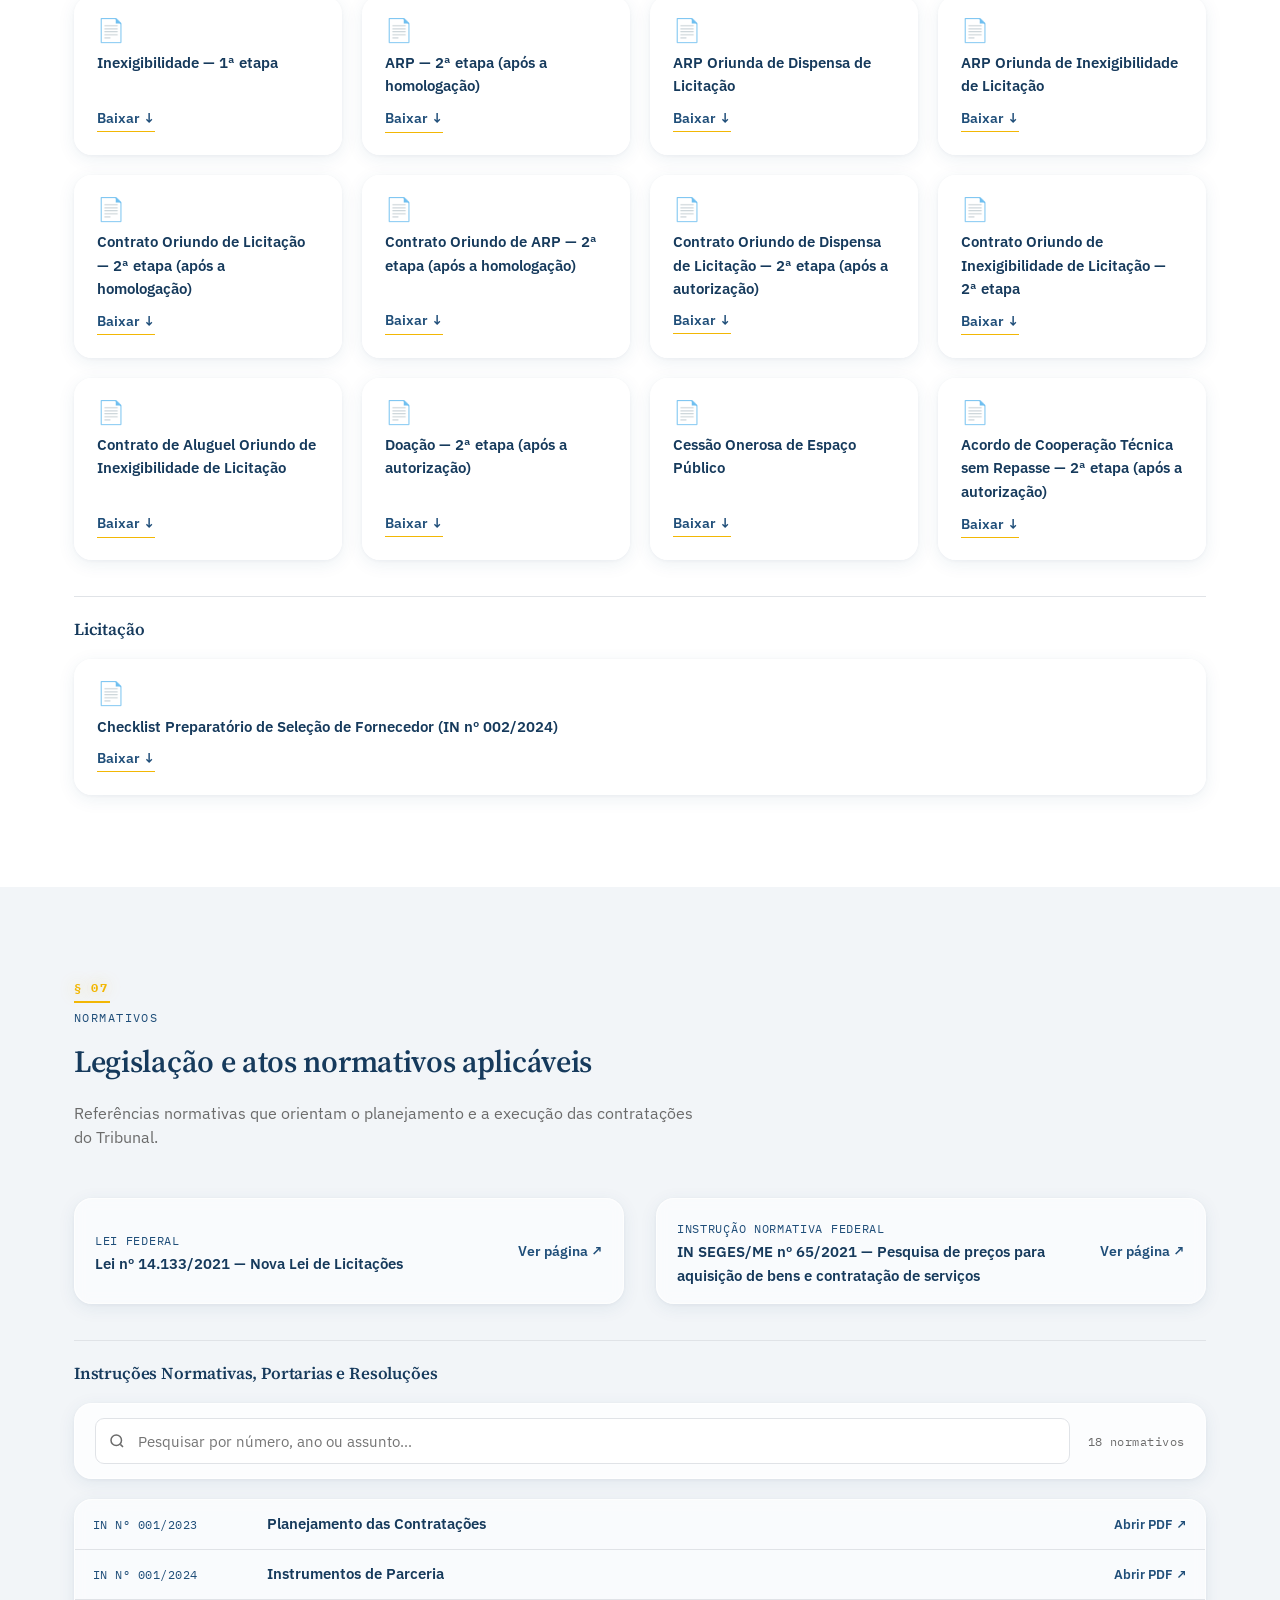
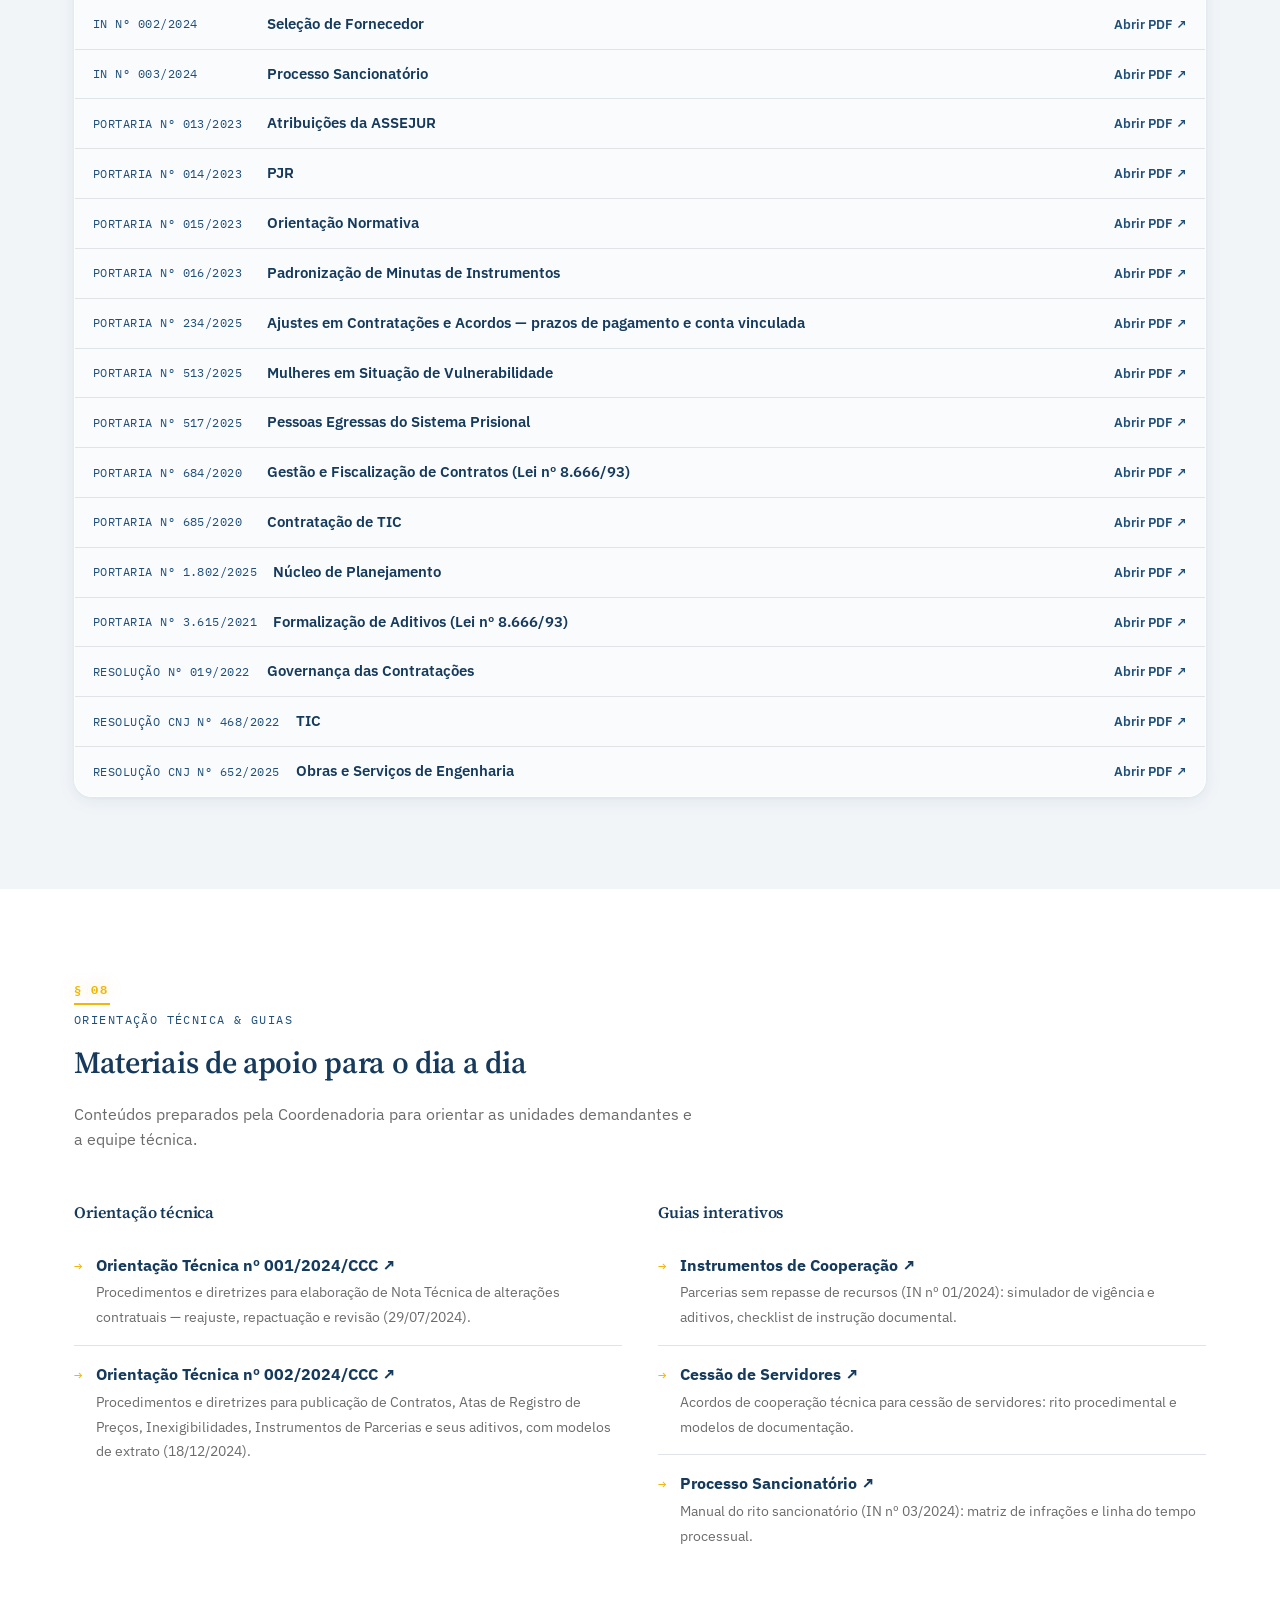
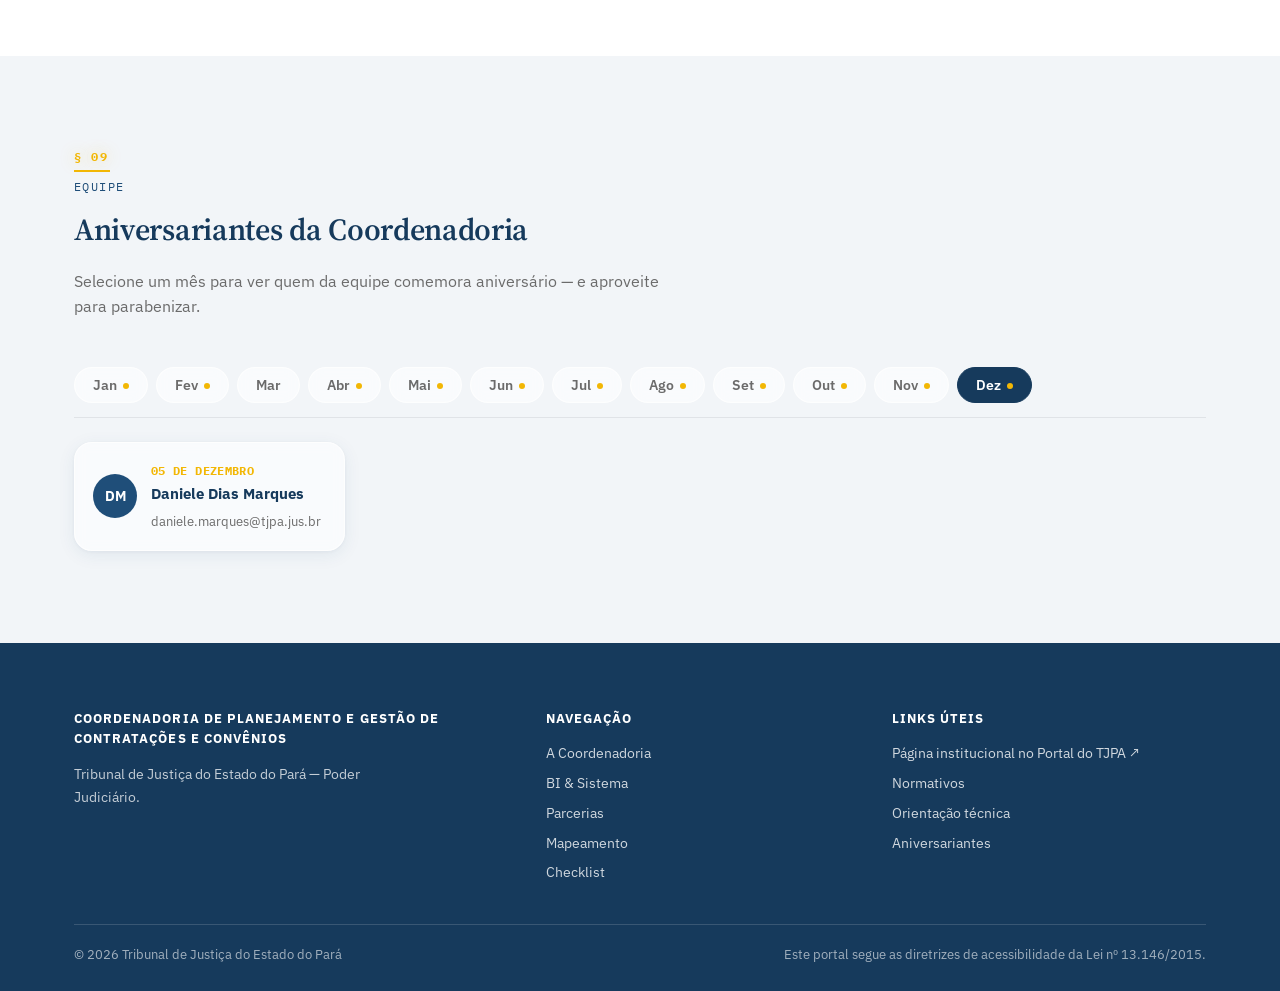
==== commit ba21ac87: "Adiciona dados ao vivo via n8n, novo grafico de parcerias, normativos e checklists tematicos - Paine" ====
--- a/index.html
+++ b/index.html
@@ -33,7 +33,10 @@
       <img src="assets/brasao.png" alt="Brasão do Tribunal de Justiça do Estado do Pará — Poder Judiciário, Tribunal de Justiça do Estado do Pará">
       <img src="assets/logo-sead.png" alt="Logo da Secretaria de Administração do Tribunal de Justiça do Estado do Pará">
     </a>
-    <button class="menu-toggle" id="menu-toggle" aria-expanded="false" aria-controls="menu-principal">☰ Menu</button>
+    <button class="menu-toggle" id="menu-toggle" aria-expanded="false" aria-controls="menu-principal" aria-label="Abrir menu de navegação">
+      <span class="menu-toggle-barras" aria-hidden="true"><span></span><span></span><span></span></span>
+      <span>Menu</span>
+    </button>
     <nav class="menu" id="menu-principal" aria-label="Navegação principal">
       <ul>
         <li><a href="#sobre">A Coordenadoria</a></li>
@@ -56,7 +59,7 @@
     <div class="hero-bg" aria-hidden="true"></div>
     <div class="container">
       <div class="hero-texto">
-        <span class="eyebrow">Coordenadoria de Planejamento e Gestão de Contratações e Convênios · TJPA</span>
+        <p class="eyebrow">Coordenadoria de Planejamento e Gestão de Contratações e Convênios <span class="eyebrow-sep">·</span> TJPA</p>
         <h1>Organizar hoje a contratação que o Judiciário paraense vai precisar amanhã.</h1>
         <p class="lead">Reunimos em um só lugar o mapeamento dos processos, checklists, indicadores e normativos que orientam quem planeja, instrui e conduz contratações e convênios no Tribunal de Justiça do Estado do Pará.</p>
         <div class="hero-cta">
@@ -180,6 +183,17 @@
         <p class="parcerias-grafico-sub" id="parcerias-grafico-sub"></p>
         <div class="parcerias-legenda" id="parcerias-legenda"></div>
         <div class="parcerias-grafico" id="parcerias-grafico" role="img" aria-label="Gráfico de barras empilhadas: processos por demandante e etapa"></div>
+      </div>
+
+      <div class="parcerias-grafico-card">
+        <h3>Distribuição por instrumento &times; demandante</h3>
+        <p class="parcerias-grafico-sub" id="parcerias-matriz-sub"></p>
+        <div class="parcerias-matriz-legenda" aria-hidden="true">
+          <span>Menos processos</span>
+          <span class="parcerias-matriz-escala"></span>
+          <span>Mais processos</span>
+        </div>
+        <div class="parcerias-matriz" id="parcerias-matriz" role="img" aria-label="Matriz de calor: quantidade de processos por tipo de instrumento e demandante"></div>
       </div>
 
       <div class="parcerias-tabela-card">
@@ -288,6 +302,7 @@
         <p>Listas de verificação em .docx, prontas para preenchimento, organizadas por tipo de instrumento e etapa do processo.</p>
       </div>
 
+      <h3 class="titulo-grupo">Ajustes Contratuais</h3>
       <div class="checklist-docs">
         <div class="checklist-docs-grid">
 
@@ -358,6 +373,98 @@
             <div class="doc-etapas">
               <a href="assets/checklists/adesao-arp.docx" download>Baixar ↓</a>
             </div>
+          </div>
+
+        </div>
+      </div>
+
+      <h3 class="titulo-grupo">Formalização de Instrumentos</h3>
+      <div class="checklist-docs">
+        <div class="checklist-docs-grid">
+
+          <div class="doc-card">
+            <div class="doc-icone">📄</div>
+            <h4>Inexigibilidade — 1ª etapa</h4>
+            <div class="doc-etapas"><a href="assets/checklists/inexigibilidade-1-etapa.docx" download>Baixar ↓</a></div>
+          </div>
+
+          <div class="doc-card">
+            <div class="doc-icone">📄</div>
+            <h4>ARP — 2ª etapa (após a homologação)</h4>
+            <div class="doc-etapas"><a href="assets/checklists/arp-2-etapa-apos-homologacao.docx" download>Baixar ↓</a></div>
+          </div>
+
+          <div class="doc-card">
+            <div class="doc-icone">📄</div>
+            <h4>ARP Oriunda de Dispensa de Licitação</h4>
+            <div class="doc-etapas"><a href="assets/checklists/arp-oriunda-dispensa-licitacao.docx" download>Baixar ↓</a></div>
+          </div>
+
+          <div class="doc-card">
+            <div class="doc-icone">📄</div>
+            <h4>ARP Oriunda de Inexigibilidade de Licitação</h4>
+            <div class="doc-etapas"><a href="assets/checklists/arp-oriunda-inexigibilidade-licitacao.docx" download>Baixar ↓</a></div>
+          </div>
+
+          <div class="doc-card">
+            <div class="doc-icone">📄</div>
+            <h4>Contrato Oriundo de Licitação — 2ª etapa (após a homologação)</h4>
+            <div class="doc-etapas"><a href="assets/checklists/contrato-oriundo-licitacao-2-etapa-apos-homologacao.docx" download>Baixar ↓</a></div>
+          </div>
+
+          <div class="doc-card">
+            <div class="doc-icone">📄</div>
+            <h4>Contrato Oriundo de ARP — 2ª etapa (após a homologação)</h4>
+            <div class="doc-etapas"><a href="assets/checklists/contrato-oriundo-arp-2-etapa-apos-homologacao.docx" download>Baixar ↓</a></div>
+          </div>
+
+          <div class="doc-card">
+            <div class="doc-icone">📄</div>
+            <h4>Contrato Oriundo de Dispensa de Licitação — 2ª etapa (após a autorização)</h4>
+            <div class="doc-etapas"><a href="assets/checklists/contrato-oriundo-dispensa-licitacao-2-etapa-apos-autorizacao.docx" download>Baixar ↓</a></div>
+          </div>
+
+          <div class="doc-card">
+            <div class="doc-icone">📄</div>
+            <h4>Contrato Oriundo de Inexigibilidade de Licitação — 2ª etapa</h4>
+            <div class="doc-etapas"><a href="assets/checklists/contrato-oriundo-inexigibilidade-licitacao-2-etapa.docx" download>Baixar ↓</a></div>
+          </div>
+
+          <div class="doc-card">
+            <div class="doc-icone">📄</div>
+            <h4>Contrato de Aluguel Oriundo de Inexigibilidade de Licitação</h4>
+            <div class="doc-etapas"><a href="assets/checklists/contrato-aluguel-oriundo-inexigibilidade-licitacao.docx" download>Baixar ↓</a></div>
+          </div>
+
+          <div class="doc-card">
+            <div class="doc-icone">📄</div>
+            <h4>Doação — 2ª etapa (após a autorização)</h4>
+            <div class="doc-etapas"><a href="assets/checklists/doacao-2-etapa-apos-autorizacao.docx" download>Baixar ↓</a></div>
+          </div>
+
+          <div class="doc-card">
+            <div class="doc-icone">📄</div>
+            <h4>Cessão Onerosa de Espaço Público</h4>
+            <div class="doc-etapas"><a href="assets/checklists/cessao-onerosa-espaco-publico.docx" download>Baixar ↓</a></div>
+          </div>
+
+          <div class="doc-card">
+            <div class="doc-icone">📄</div>
+            <h4>Acordo de Cooperação Técnica sem Repasse — 2ª etapa (após a autorização)</h4>
+            <div class="doc-etapas"><a href="assets/checklists/act-sem-repasse-2-etapa-apos-autorizacao.docx" download>Baixar ↓</a></div>
+          </div>
+
+        </div>
+      </div>
+
+      <h3 class="titulo-grupo">Licitação</h3>
+      <div class="checklist-docs">
+        <div class="checklist-docs-grid">
+
+          <div class="doc-card">
+            <div class="doc-icone">📄</div>
+            <h4>Checklist Preparatório de Seleção de Fornecedor (IN nº 002/2024)</h4>
+            <div class="doc-etapas"><a href="assets/checklists/checklist-preparatoria-selecao-fornecedor-in-2024-2025.xlsx" download>Baixar ↓</a></div>
           </div>
 
         </div>
@@ -378,26 +485,95 @@
           <a class="link-externo" href="https://www.planalto.gov.br/ccivil_03/_ato2019-2022/2021/lei/l14133.htm" target="_blank" rel="noopener">Ver página ↗</a>
         </div>
         <div class="normativo-item">
-          <div><span class="tipo">Ato normativo TJPA</span><div class="nome">Regulamento interno de contratações e convênios</div></div>
-          <a class="link-externo" href="https://www.tjpa.jus.br/PortalExterno/institucional/Secretaria-de-Administracao/410268-apresentacao-missao.xhtml" target="_blank" rel="noopener">Ver página ↗</a>
-        </div>
-        <div class="normativo-item">
-          <div><span class="tipo">Instrução normativa</span><div class="nome">Pesquisa de preços e formação de preço de referência</div></div>
+          <div><span class="tipo">Instrução normativa federal</span><div class="nome">IN SEGES/ME nº 65/2021 — Pesquisa de preços para aquisição de bens e contratação de serviços</div></div>
           <a class="link-externo" href="https://www.gov.br/compras/pt-br/acesso-a-informacao/legislacao/instrucoes-normativas/instrucao-normativa-seges-me-no-65-de-7-de-julho-de-2021" target="_blank" rel="noopener">Ver página ↗</a>
         </div>
-        <div class="normativo-item">
-          <div><span class="tipo">Instruções normativas</span><div class="nome">Instruções Normativas organizadas por ano de publicação</div></div>
-          <a class="link-externo" href="https://www.tjpa.jus.br/PortalExterno/institucional/Secretaria-de-Administracao/1102297-instrucoes-normativas-cpl.xhtml" target="_blank" rel="noopener">Ver página ↗</a>
-        </div>
-        <div class="normativo-item">
-          <div><span class="tipo">Resoluções</span><div class="nome">Resoluções organizadas por ano de publicação</div></div>
-          <a class="link-externo" href="https://www.tjpa.jus.br/PortalExterno/institucional/Secretaria-de-Administracao/409269-resolucoes.xhtml" target="_blank" rel="noopener">Ver página ↗</a>
-        </div>
-        <div class="normativo-item">
-          <div><span class="tipo">Portarias</span><div class="nome">Portarias organizadas por ano de publicação</div></div>
-          <a class="link-externo" href="https://www.tjpa.jus.br/PortalExterno/institucional/Secretaria-de-Administracao/409268-normativos.xhtml" target="_blank" rel="noopener">Ver página ↗</a>
-        </div>
-      </div>
+      </div>
+
+      <h3 class="titulo-grupo">Instruções Normativas, Portarias e Resoluções</h3>
+      <div class="normativos-busca">
+        <div class="normativos-busca-campo">
+          <svg class="normativos-busca-icone" viewBox="0 0 24 24" fill="none" stroke="currentColor" stroke-width="2" aria-hidden="true"><circle cx="11" cy="11" r="7"/><path d="m20 20-3.5-3.5"/></svg>
+          <label for="normativos-pesquisa" class="sr-only">Pesquisar por número, ano ou assunto</label>
+          <input type="search" id="normativos-pesquisa" placeholder="Pesquisar por número, ano ou assunto…">
+        </div>
+        <span class="normativos-busca-contagem" id="normativos-contagem"></span>
+      </div>
+      <ul class="normativos-lista-busca" id="normativos-lista-busca">
+        <li data-texto="in nº 001/2023 planejamento das contratações instrução normativa">
+          <span class="tipo">IN nº 001/2023</span><span class="nome">Planejamento das Contratações</span>
+          <a href="assets/normativos/in-001-2023-planejamento-contratacoes.pdf" target="_blank" rel="noopener">Abrir PDF ↗</a>
+        </li>
+        <li data-texto="in nº 001/2024 instrumentos de parceria instrução normativa">
+          <span class="tipo">IN nº 001/2024</span><span class="nome">Instrumentos de Parceria</span>
+          <a href="assets/normativos/in-001-2024-instrumentos-parceria.pdf" target="_blank" rel="noopener">Abrir PDF ↗</a>
+        </li>
+        <li data-texto="in nº 002/2024 seleção de fornecedor instrução normativa">
+          <span class="tipo">IN nº 002/2024</span><span class="nome">Seleção de Fornecedor</span>
+          <a href="assets/normativos/in-002-2024-selecao-fornecedor.pdf" target="_blank" rel="noopener">Abrir PDF ↗</a>
+        </li>
+        <li data-texto="in nº 003/2024 processo sancionatório instrução normativa">
+          <span class="tipo">IN nº 003/2024</span><span class="nome">Processo Sancionatório</span>
+          <a href="assets/normativos/in-003-2024-processo-sancionatorio.pdf" target="_blank" rel="noopener">Abrir PDF ↗</a>
+        </li>
+        <li data-texto="portaria nº 013/2023 atribuições da assejur">
+          <span class="tipo">Portaria nº 013/2023</span><span class="nome">Atribuições da ASSEJUR</span>
+          <a href="assets/normativos/portaria-013-2023-atribuicoes-assejur.pdf" target="_blank" rel="noopener">Abrir PDF ↗</a>
+        </li>
+        <li data-texto="portaria nº 014/2023 pjr">
+          <span class="tipo">Portaria nº 014/2023</span><span class="nome">PJR</span>
+          <a href="assets/normativos/portaria-014-2023-pjr.pdf" target="_blank" rel="noopener">Abrir PDF ↗</a>
+        </li>
+        <li data-texto="portaria nº 015/2023 orientação normativa">
+          <span class="tipo">Portaria nº 015/2023</span><span class="nome">Orientação Normativa</span>
+          <a href="assets/normativos/portaria-015-2023-orientacao-normativa.pdf" target="_blank" rel="noopener">Abrir PDF ↗</a>
+        </li>
+        <li data-texto="portaria nº 016/2023 padronização de minutas de instrumentos">
+          <span class="tipo">Portaria nº 016/2023</span><span class="nome">Padronização de Minutas de Instrumentos</span>
+          <a href="assets/normativos/portaria-016-2023-padronizacao-minutas.pdf" target="_blank" rel="noopener">Abrir PDF ↗</a>
+        </li>
+        <li data-texto="portaria nº 234/2025 ajustes em contratações e acordos prazos de pagamento conta vinculada">
+          <span class="tipo">Portaria nº 234/2025</span><span class="nome">Ajustes em Contratações e Acordos — prazos de pagamento e conta vinculada</span>
+          <a href="assets/normativos/portaria-234-2025-ajustes-contratacoes-acordos.pdf" target="_blank" rel="noopener">Abrir PDF ↗</a>
+        </li>
+        <li data-texto="portaria nº 513/2025 mulheres em situação de vulnerabilidade">
+          <span class="tipo">Portaria nº 513/2025</span><span class="nome">Mulheres em Situação de Vulnerabilidade</span>
+          <a href="assets/normativos/portaria-513-2025-mulheres-vulneraveis.pdf" target="_blank" rel="noopener">Abrir PDF ↗</a>
+        </li>
+        <li data-texto="portaria nº 517/2025 pessoas egressas do sistema prisional">
+          <span class="tipo">Portaria nº 517/2025</span><span class="nome">Pessoas Egressas do Sistema Prisional</span>
+          <a href="assets/normativos/portaria-517-2025-egressos.pdf" target="_blank" rel="noopener">Abrir PDF ↗</a>
+        </li>
+        <li data-texto="portaria nº 684/2020 gestão e fiscalização de contratos lei nº 8.666/93">
+          <span class="tipo">Portaria nº 684/2020</span><span class="nome">Gestão e Fiscalização de Contratos (Lei nº 8.666/93)</span>
+          <a href="assets/normativos/portaria-684-2020-gestao-fiscalizacao.pdf" target="_blank" rel="noopener">Abrir PDF ↗</a>
+        </li>
+        <li data-texto="portaria nº 685/2020 contratação de tic">
+          <span class="tipo">Portaria nº 685/2020</span><span class="nome">Contratação de TIC</span>
+          <a href="assets/normativos/portaria-685-2020-contratacao-tic.pdf" target="_blank" rel="noopener">Abrir PDF ↗</a>
+        </li>
+        <li data-texto="portaria nº 1.802/2025 núcleo de planejamento">
+          <span class="tipo">Portaria nº 1.802/2025</span><span class="nome">Núcleo de Planejamento</span>
+          <a href="assets/normativos/portaria-1802-2025-nucleo-planejamento.pdf" target="_blank" rel="noopener">Abrir PDF ↗</a>
+        </li>
+        <li data-texto="portaria nº 3.615/2021 formalização de aditivos lei nº 8.666/93">
+          <span class="tipo">Portaria nº 3.615/2021</span><span class="nome">Formalização de Aditivos (Lei nº 8.666/93)</span>
+          <a href="assets/normativos/portaria-3615-2021-formalizacao-aditivos.pdf" target="_blank" rel="noopener">Abrir PDF ↗</a>
+        </li>
+        <li data-texto="resolução nº 019/2022 governança das contratações">
+          <span class="tipo">Resolução nº 019/2022</span><span class="nome">Governança das Contratações</span>
+          <a href="assets/normativos/resolucao-019-2022-governanca-contratacoes.pdf" target="_blank" rel="noopener">Abrir PDF ↗</a>
+        </li>
+        <li data-texto="resolução cnj nº 468/2022 tic">
+          <span class="tipo">Resolução CNJ nº 468/2022</span><span class="nome">TIC</span>
+          <a href="assets/normativos/resolucao-468-2022-cnj-tic.pdf" target="_blank" rel="noopener">Abrir PDF ↗</a>
+        </li>
+        <li data-texto="resolução cnj nº 652/2025 obras e serviços de engenharia">
+          <span class="tipo">Resolução CNJ nº 652/2025</span><span class="nome">Obras e Serviços de Engenharia</span>
+          <a href="assets/normativos/resolucao-652-2025-cnj-obras-engenharia.pdf" target="_blank" rel="noopener">Abrir PDF ↗</a>
+        </li>
+      </ul>
+      <p class="normativos-vazio" id="normativos-vazio" hidden>Nenhum normativo encontrado para esta pesquisa.</p>
     </div>
   </section>
 
@@ -413,6 +589,7 @@
           <h3 style="font-size:1rem; color:var(--azul); margin-bottom:12px;">Orientação técnica</h3>
           <ul class="lista-recursos">
             <li><a class="recurso-link" href="assets/orientacoes/orientacao-tecnica-001-2024-ccc.pdf" target="_blank" rel="noopener"><span class="marcador">→</span><div><strong>Orientação Técnica nº 001/2024/CCC ↗</strong><span>Procedimentos e diretrizes para elaboração de Nota Técnica de alterações contratuais — reajuste, repactuação e revisão (29/07/2024).</span></div></a></li>
+            <li><a class="recurso-link" href="assets/orientacoes/orientacao-tecnica-002-2024-ccc.pdf" target="_blank" rel="noopener"><span class="marcador">→</span><div><strong>Orientação Técnica nº 002/2024/CCC ↗</strong><span>Procedimentos e diretrizes para publicação de Contratos, Atas de Registro de Preços, Inexigibilidades, Instrumentos de Parcerias e seus aditivos, com modelos de extrato (18/12/2024).</span></div></a></li>
           </ul>
         </div>
         <div>
--- a/style.css
+++ b/style.css
@@ -25,6 +25,14 @@
     --font-scale: 1;
   }
 
+  /* Em telas bem largas, o conteúdo ganha mais respiro em vez de deixar as laterais vazias. */
+  @media (min-width: 1500px){
+    :root{ --max-w: 1320px; }
+  }
+  @media (min-width: 1800px){
+    :root{ --max-w: 1440px; }
+  }
+
   html[data-contraste="alto"]{
     --azul-principal: #0B2A4A;
     --azul: #041830;
@@ -120,6 +128,10 @@
   p{ margin:0 0 1em 0; }
   ul{ margin:0; padding:0; list-style:none; }
   .container{ max-width: var(--max-w); margin:0 auto; padding:0 24px; }
+  .sr-only{
+    position:absolute; width:1px; height:1px; padding:0; margin:-1px; overflow:hidden;
+    clip:rect(0,0,0,0); white-space:nowrap; border:0;
+  }
   .skip-link{
     position:absolute; left:-999px; top:0; background:#1F4E79; color:#fff;
     padding:12px 20px; z-index:1000; border-radius:0 0 var(--raio) 0; font-weight:600;
@@ -156,13 +168,19 @@
     border-bottom: 1px solid var(--vidro-borda);
     box-shadow: 0 4px 24px rgba(31,78,121,0.10);
     position: sticky; top:0; z-index: 100;
+    transition: box-shadow .25s ease;
   }
   .nav-wrap{
     display:flex; align-items:center; justify-content:space-between;
-    padding: 14px 24px; gap: 24px; max-width: var(--max-w); margin:0 auto;
-  }
-  .marca{ display:flex; align-items:center; gap:14px; text-decoration:none; }
-  .marca img{ height:52px; width:auto; }
+    padding: 14px 24px; gap: 20px; max-width: var(--max-w); margin:0 auto;
+    transition: padding .25s ease;
+  }
+  header.principal.encolhido{ box-shadow: 0 6px 28px rgba(31,78,121,0.16); }
+  header.principal.encolhido .nav-wrap{ padding-top:8px; padding-bottom:8px; }
+  header.principal.encolhido .marca img{ height:40px; }
+
+  .marca{ display:flex; align-items:center; gap:14px; text-decoration:none; flex:0 0 auto; }
+  .marca img{ height:52px; width:auto; transition: height .25s ease; }
   .marca-texto{ line-height:1.15; }
   .marca-texto .eyebrow{
     font-family: var(--font-mono); font-size:0.68rem; letter-spacing:0.12em;
@@ -170,18 +188,62 @@
   }
   .marca-texto strong{ font-family: var(--font-display); font-size:1.05rem; color: var(--azul); display:block; font-weight:600;}
 
-  nav.menu ul{ display:flex; gap: 26px; flex-wrap:wrap; }
+  nav.menu ul{ display:flex; align-items:center; gap: 0; flex-wrap:wrap; }
   nav.menu a{
-    text-decoration:none; font-size:0.92rem; font-weight:500; color: var(--tinta-suave);
-    padding: 6px 2px; border-bottom: 2px solid transparent; transition: color .15s, border-color .15s;
-  }
-  nav.menu a:hover{ color: var(--azul-principal); border-color: var(--dourado); }
-
-  .menu-toggle{ display:none; background:none; border:1px solid var(--linha); border-radius:var(--raio); padding:8px 10px; }
+    position:relative; display:block;
+    text-decoration:none; font-size:0.87rem; font-weight:500; color: var(--tinta-suave);
+    padding: 8px 11px; border-radius:999px; white-space:nowrap;
+    transition: color .18s ease, background-color .18s ease;
+  }
+  nav.menu a:hover{ color: var(--azul-principal); background: rgba(31,78,121,0.08); }
+  nav.menu a:active{ background: rgba(31,78,121,0.14); }
+  nav.menu a.ativo{ color: var(--azul-principal); background: rgba(242,183,5,0.16); font-weight:600; }
+  nav.menu a.ativo::after{
+    content:""; position:absolute; left:14px; right:14px; bottom:2px; height:2px;
+    background: var(--dourado); border-radius:2px;
+  }
+
+  .menu-toggle{
+    display:none; align-items:center; gap:9px; cursor:pointer;
+    background: var(--vidro-bg); border:1px solid var(--vidro-borda); border-radius: var(--raio);
+    padding:9px 16px; font-family: var(--font-body); font-weight:600; font-size:0.86rem; color: var(--azul);
+    backdrop-filter: var(--vidro-blur); -webkit-backdrop-filter: var(--vidro-blur);
+    transition: border-color .15s ease, background-color .15s ease;
+  }
+  .menu-toggle:hover{ border-color: var(--dourado); }
+  .menu-toggle-barras{ position:relative; width:18px; height:13px; flex:0 0 auto; }
+  .menu-toggle-barras span{
+    position:absolute; left:0; right:0; height:2px; border-radius:2px; background: var(--azul);
+    transition: transform .25s ease, opacity .2s ease, top .25s ease;
+  }
+  .menu-toggle-barras span:nth-child(1){ top:0; }
+  .menu-toggle-barras span:nth-child(2){ top:5.5px; }
+  .menu-toggle-barras span:nth-child(3){ top:11px; }
+  .menu-toggle[aria-expanded="true"] .menu-toggle-barras span:nth-child(1){ top:5.5px; transform:rotate(45deg); }
+  .menu-toggle[aria-expanded="true"] .menu-toggle-barras span:nth-child(2){ opacity:0; }
+  .menu-toggle[aria-expanded="true"] .menu-toggle-barras span:nth-child(3){ top:5.5px; transform:rotate(-45deg); }
 
   @media (max-width: 880px){
-    nav.menu{ display:none; }
     .menu-toggle{ display:inline-flex; }
+
+    nav.menu{
+      position:absolute; left:0; right:0; top:100%;
+      background: var(--vidro-bg-forte);
+      backdrop-filter: var(--vidro-blur-forte); -webkit-backdrop-filter: var(--vidro-blur-forte);
+      border-bottom: 1px solid var(--vidro-borda);
+      box-shadow: 0 16px 32px rgba(31,78,121,0.16);
+      max-height:0; overflow:hidden; opacity:0;
+      transition: max-height .3s ease, opacity .22s ease;
+    }
+    nav.menu.aberto{ max-height:70vh; opacity:1; overflow-y:auto; }
+    nav.menu ul{ flex-direction:column; align-items:stretch; gap:2px; padding:12px; }
+    nav.menu a{ padding:13px 16px; border-radius: calc(var(--raio) * 0.5); font-size:0.98rem; }
+    nav.menu a.ativo::after{ display:none; }
+    nav.menu a.ativo{ border-left:3px solid var(--dourado); padding-left:13px; }
+  }
+
+  @media (prefers-reduced-motion: reduce){
+    header.principal, .nav-wrap, .marca img, nav.menu, .menu-toggle-barras span{ transition:none !important; }
   }
 
   /* ---------- Ribbon signature element ---------- */
@@ -213,9 +275,10 @@
   @media (prefers-reduced-motion: reduce){ .hero-bg{ transform:none !important; } }
   .hero .container{ position:relative; z-index:1; display:grid; grid-template-columns: 1.15fr 0.85fr; gap:56px; align-items:center; }
   .hero .eyebrow{
-    font-family: var(--font-mono); font-size:0.78rem; letter-spacing:0.14em; text-transform:uppercase;
-    color: var(--dourado-claro); margin-bottom:16px; display:block;
-  }
+    font-family: var(--font-mono); font-size:0.78rem; font-weight:500; letter-spacing:0.1em; text-transform:uppercase;
+    color: var(--dourado-claro); margin:0 0 16px 0; display:block;
+  }
+  .hero .eyebrow-sep{ color: rgba(255,255,255,0.5); margin:0 2px; }
   .hero h1{ color:#fff; font-size: clamp(2rem, 3.6vw, 2.7rem); line-height:1.15; margin-bottom:20px; }
   .hero p.lead{ color: rgba(255,255,255,0.86); font-size:1.08rem; max-width:46ch; margin-bottom: 30px; }
   .hero-cta{ display:flex; gap:14px; flex-wrap:wrap; }
@@ -374,6 +437,10 @@
 
   /* ---------- Normativos ---------- */
   .normativos-lista{ display:grid; grid-template-columns: repeat(auto-fit, minmax(320px, 1fr)); gap: 14px 32px; }
+  .titulo-grupo{
+    font-family: var(--font-display); font-size:1.05rem; font-weight:600; color: var(--azul);
+    margin:36px 0 16px 0; padding-top:20px; border-top:1px solid var(--linha);
+  }
   .normativo-item{
     display:flex; justify-content:space-between; align-items:center; gap:16px;
     padding: 16px 20px; background: var(--vidro-bg); border:1px solid var(--vidro-borda); border-radius: var(--raio);
@@ -382,6 +449,58 @@
   .normativo-item .nome{ font-weight:600; color: var(--azul); font-size:0.95rem; }
   .normativo-item .tipo{ font-family: var(--font-mono); font-size:0.72rem; color: var(--azul-principal); text-transform:uppercase; letter-spacing:0.06em; }
   .normativo-item a{ text-decoration:none; color: var(--azul-principal); font-weight:600; font-size:0.86rem; white-space:nowrap; }
+
+  .normativos-busca{
+    display:flex; align-items:center; gap:18px; flex-wrap:wrap; margin-bottom:20px;
+    background: var(--vidro-bg-forte); border:1px solid var(--vidro-borda); border-radius: var(--raio);
+    padding: 14px 20px; backdrop-filter: var(--vidro-blur); -webkit-backdrop-filter: var(--vidro-blur);
+    box-shadow: var(--vidro-sombra);
+  }
+  .normativos-busca-campo{ position:relative; flex:1 1 320px; }
+  .normativos-busca-icone{
+    position:absolute; left:13px; top:50%; transform:translateY(-50%);
+    width:18px; height:18px; color: var(--tinta-suave); pointer-events:none;
+  }
+  .normativos-busca input{
+    width:100%; font-family: var(--font-body); font-size:0.95rem; color: var(--tinta);
+    background: var(--papel); border:1px solid var(--linha); border-radius: calc(var(--raio) * 0.5);
+    padding: 12px 14px 12px 42px; box-sizing:border-box;
+  }
+  .normativos-busca input:focus{ outline:2px solid var(--dourado); outline-offset:1px; }
+  .normativos-busca-contagem{
+    font-family: var(--font-mono); font-size:0.78rem; letter-spacing:0.04em; color: var(--tinta-suave);
+    white-space:nowrap; flex:0 0 auto;
+  }
+
+  .normativos-lista-busca{
+    display:flex; flex-direction:column; border:1px solid var(--vidro-borda); border-radius: var(--raio);
+    overflow:hidden; background: var(--vidro-bg); backdrop-filter: var(--vidro-blur); -webkit-backdrop-filter: var(--vidro-blur);
+    box-shadow: var(--vidro-sombra);
+  }
+  .normativos-lista-busca li{
+    display:flex; align-items:center; gap:16px; padding:13px 18px; border-bottom:1px solid var(--linha);
+    transition: background-color .12s ease;
+  }
+  .normativos-lista-busca li:last-child{ border-bottom:none; }
+  .normativos-lista-busca li[hidden]{ display:none; }
+  .normativos-lista-busca li:hover{ background: rgba(31,78,121,0.06); }
+  .normativos-lista-busca .tipo{
+    font-family: var(--font-mono); font-size:0.72rem; color: var(--azul-principal); text-transform:uppercase;
+    letter-spacing:0.04em; flex:0 0 auto; min-width:158px;
+  }
+  .normativos-lista-busca .nome{ font-weight:600; color: var(--azul); font-size:0.92rem; flex:1 1 auto; }
+  .normativos-lista-busca a{
+    text-decoration:none; color: var(--azul-principal); font-weight:600; font-size:0.84rem;
+    white-space:nowrap; flex:0 0 auto;
+  }
+  .normativos-lista-busca a:hover{ text-decoration:underline; }
+  .normativos-vazio{ color: var(--tinta-suave); font-size:0.9rem; padding:18px 4px; }
+
+  @media (max-width:640px){
+    .normativos-lista-busca li{ flex-wrap:wrap; gap:4px 14px; }
+    .normativos-lista-busca .tipo{ min-width:0; }
+    .normativos-lista-busca .nome{ width:100%; order:3; }
+  }
 
   /* ---------- Orientação / guias ---------- */
   .duas-colunas{ display:grid; grid-template-columns: 1fr 1fr; gap: 36px; }
@@ -542,6 +661,41 @@
   .parcerias-bar-seg + .parcerias-bar-seg{ margin-left:2px; }
   .parcerias-bar-row .total{ font-family: var(--font-mono); font-size:0.8rem; color: var(--tinta-suave); text-align:right; }
   @media (max-width: 640px){ .parcerias-bar-row{ grid-template-columns: 96px 1fr 30px; } .parcerias-bar-row .rotulo{ font-size:0.76rem; } }
+
+  .parcerias-matriz-legenda{
+    display:flex; align-items:center; gap:9px; margin-bottom:14px;
+    font-size:0.78rem; color: var(--tinta-suave);
+  }
+  .parcerias-matriz-escala{
+    width:90px; height:10px; border-radius:5px; flex:0 0 auto;
+    background: linear-gradient(90deg, rgba(31,78,121,0.08), rgba(31,78,121,0.85));
+    border:1px solid var(--vidro-borda);
+  }
+  .parcerias-matriz-tabela{ width:100%; border-collapse:collapse; font-size:0.84rem; }
+  .parcerias-matriz-tabela th{
+    font-family: var(--font-mono); font-size:0.68rem; letter-spacing:0.04em; text-transform:uppercase;
+    color: var(--tinta-suave); padding:7px 9px; white-space:nowrap;
+  }
+  .parcerias-matriz-tabela thead th{ border-bottom:1px solid var(--linha); text-align:center; }
+  .parcerias-matriz-tabela thead th:first-child{ text-align:left; }
+  .parcerias-matriz-tabela tbody th[scope="row"]{
+    text-align:left; font-weight:600; color: var(--azul); text-transform:none; letter-spacing:0; font-size:0.82rem;
+    max-width:220px; white-space:normal; border-bottom:1px solid var(--linha);
+  }
+  .parcerias-matriz-cel{
+    text-align:center; padding:9px 6px; border-bottom:1px solid var(--linha); border-left:2px solid var(--papel);
+    font-family: var(--font-mono); font-weight:700; font-size:0.78rem; min-width:52px;
+    transition: outline-color .12s ease;
+  }
+  .parcerias-matriz-cel[data-tooltip]{ cursor:default; }
+  .parcerias-matriz-cel[data-tooltip]:hover, .parcerias-matriz-cel[data-tooltip]:focus-visible{
+    outline:2px solid var(--dourado); outline-offset:-2px;
+  }
+  .parcerias-matriz-total{
+    text-align:right; padding:9px 10px; border-bottom:1px solid var(--linha); border-left:2px solid var(--linha);
+    font-family: var(--font-mono); font-size:0.8rem; color: var(--tinta-suave); white-space:nowrap;
+  }
+  html[data-tema="escuro"]:not([data-contraste="alto"]) .parcerias-matriz-cel{ border-left-color: var(--papel-alt); }
 
   [data-tooltip]{ position:relative; }
   [data-tooltip]:hover::after, [data-tooltip]:focus-visible::after{
@@ -597,14 +751,19 @@
   html[data-contraste="alto"] .mes-tab,
   html[data-contraste="alto"] .parcerias-filtros,
   html[data-contraste="alto"] .parcerias-grafico-card,
-  html[data-contraste="alto"] .parcerias-tabela-card{
+  html[data-contraste="alto"] .parcerias-tabela-card,
+  html[data-contraste="alto"] nav.menu,
+  html[data-contraste="alto"] .menu-toggle,
+  html[data-contraste="alto"] .normativos-lista-busca,
+  html[data-contraste="alto"] .normativos-busca{
     background:#fff !important; backdrop-filter:none !important; -webkit-backdrop-filter:none !important;
     border-color: var(--linha) !important;
   }
   @media (prefers-reduced-transparency: reduce){
     header.principal, .card-info, .modulo, .fluxo-etapa, .doc-card,
     .normativo-item, .aniversario-card, .stat-item, .bi-painel, .mes-tab,
-    .parcerias-filtros, .parcerias-grafico-card, .parcerias-tabela-card{
+    .parcerias-filtros, .parcerias-grafico-card, .parcerias-tabela-card,
+    nav.menu, .menu-toggle, .normativos-lista-busca, .normativos-busca{
       background: var(--papel) !important; backdrop-filter:none !important; -webkit-backdrop-filter:none !important;
       border-color: var(--linha) !important;
     }
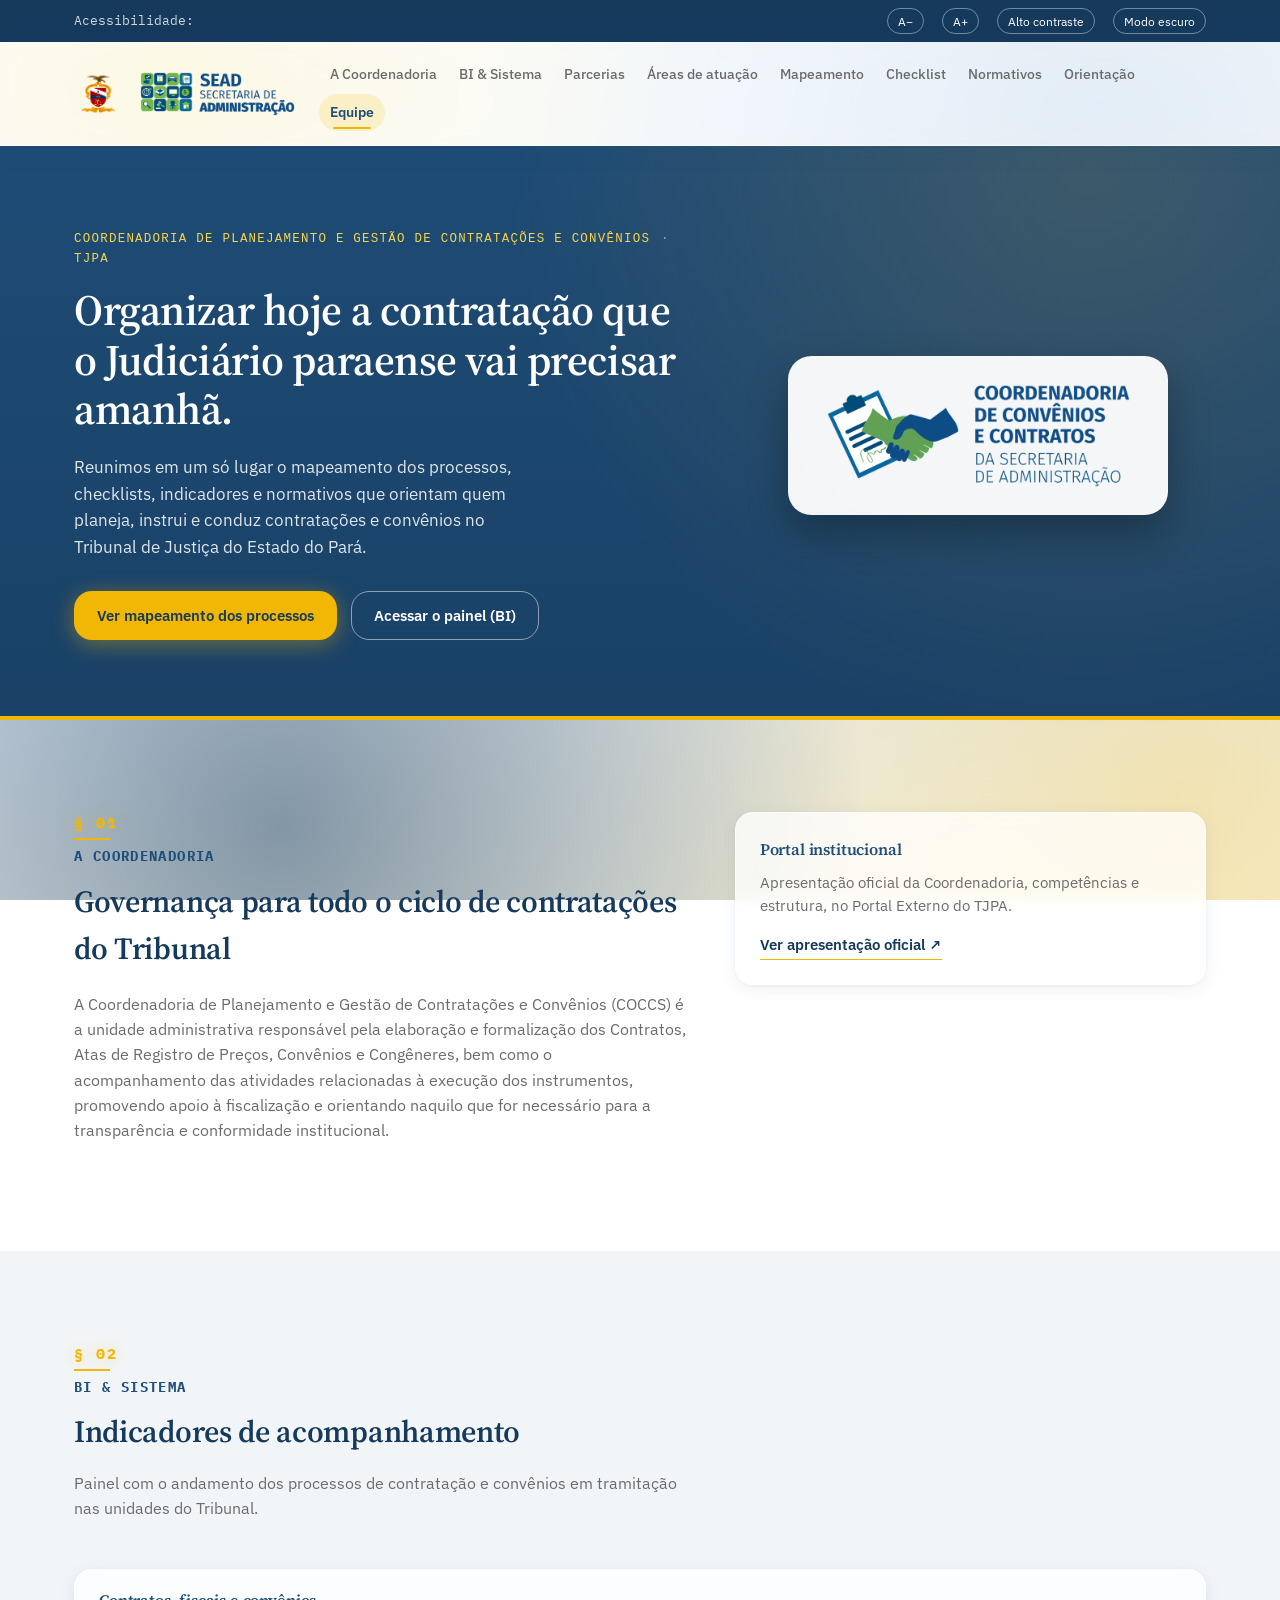
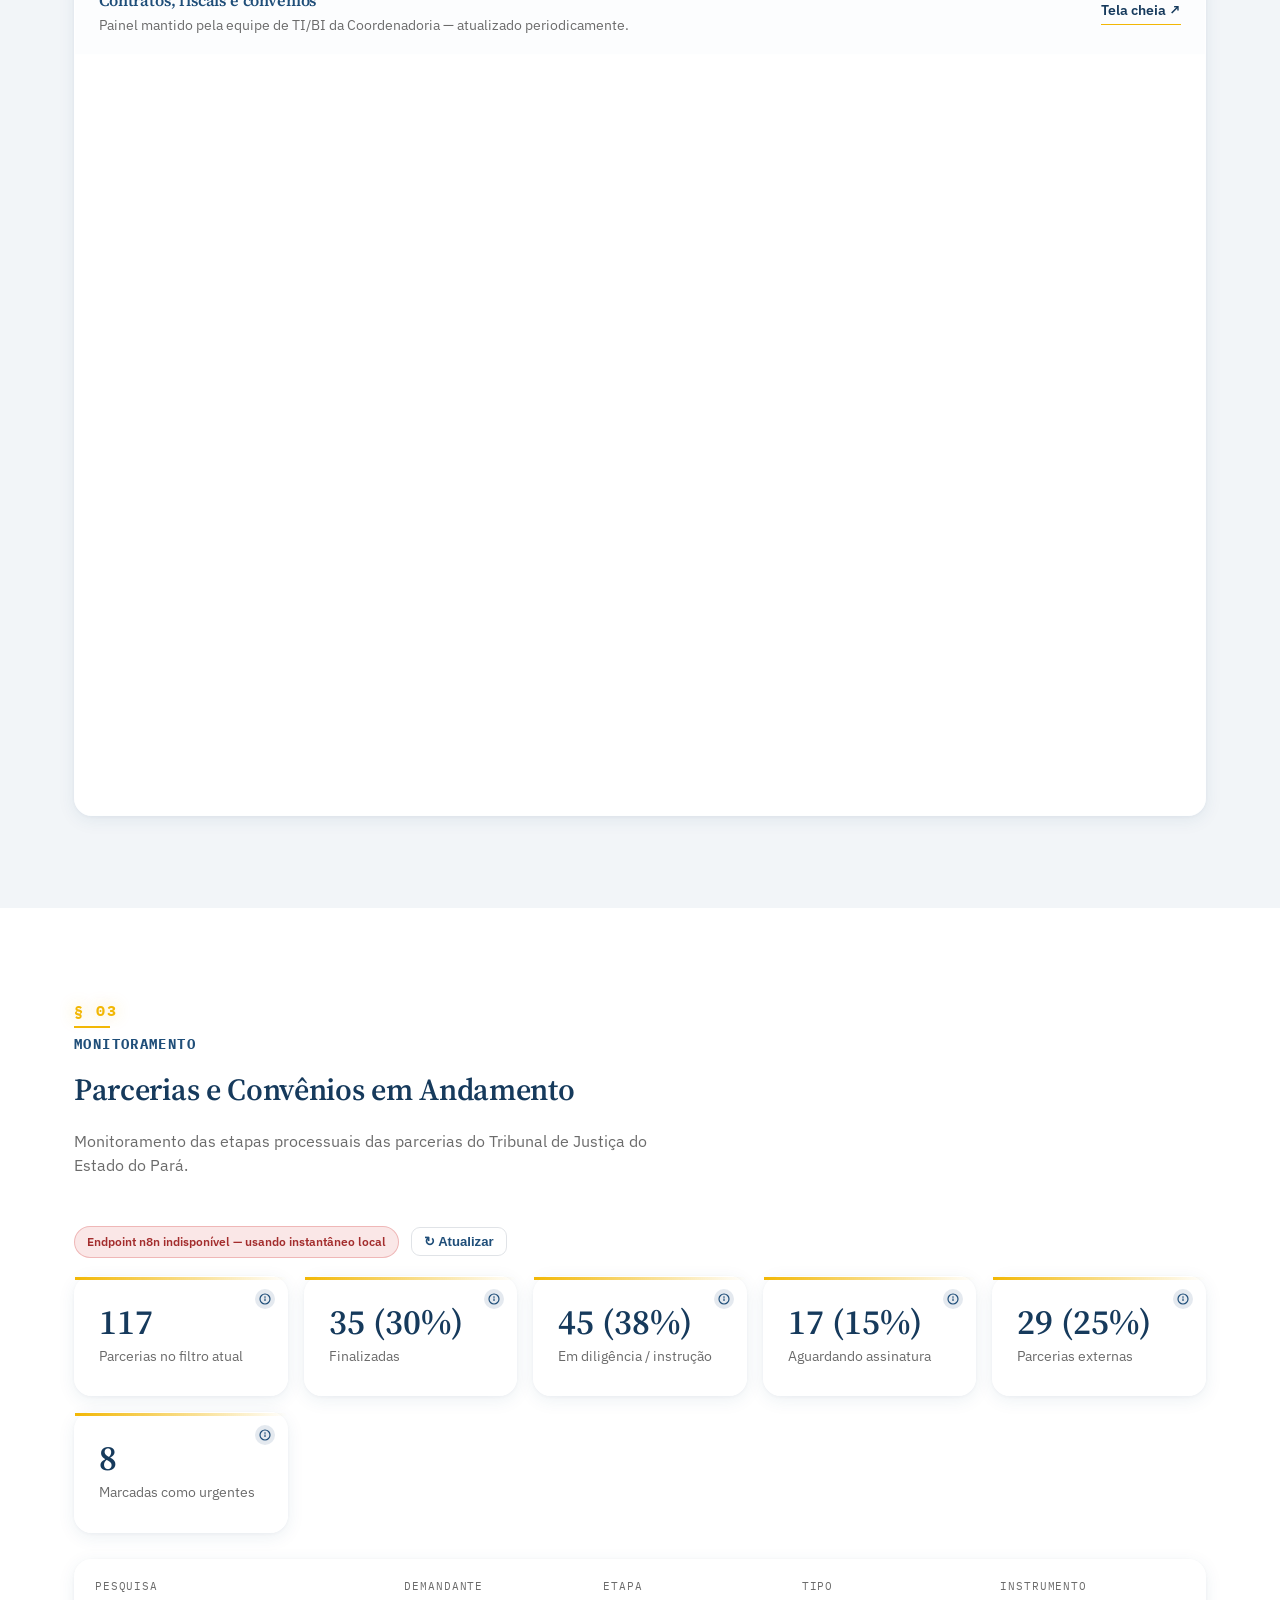
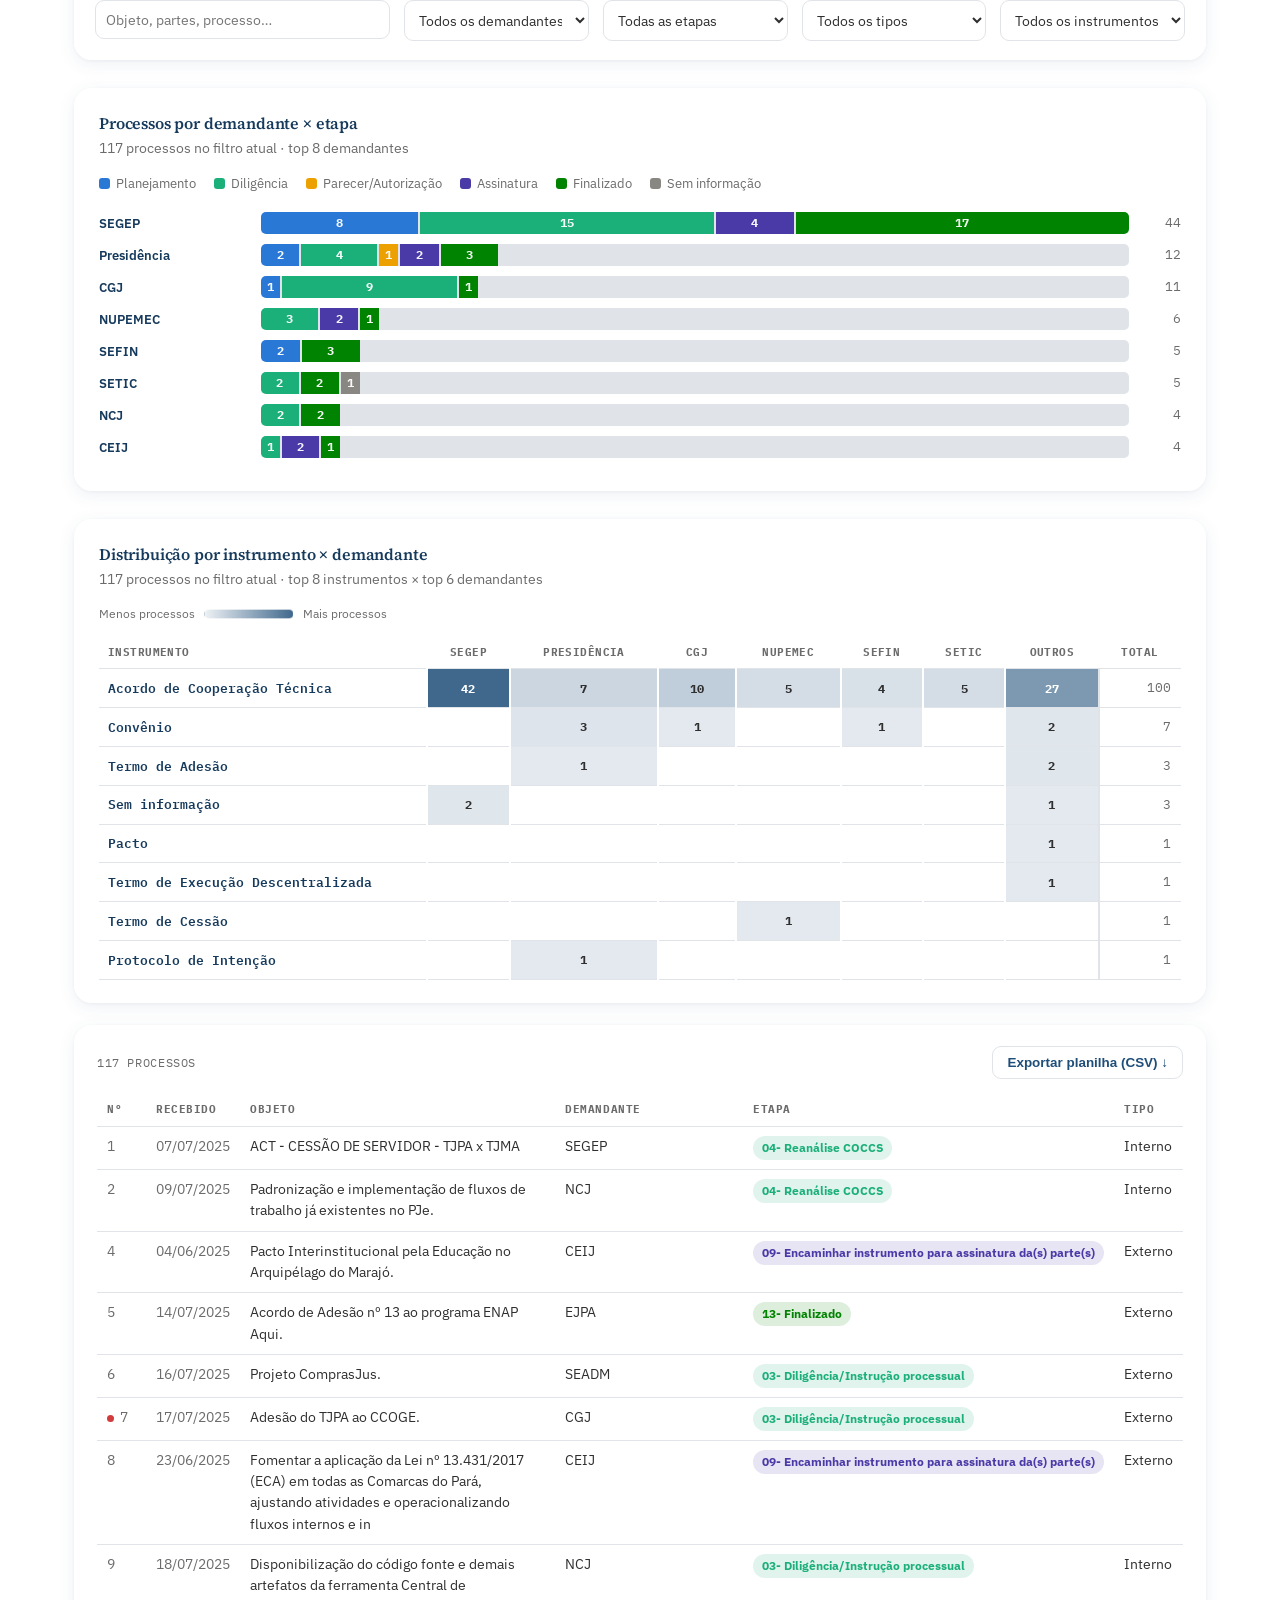
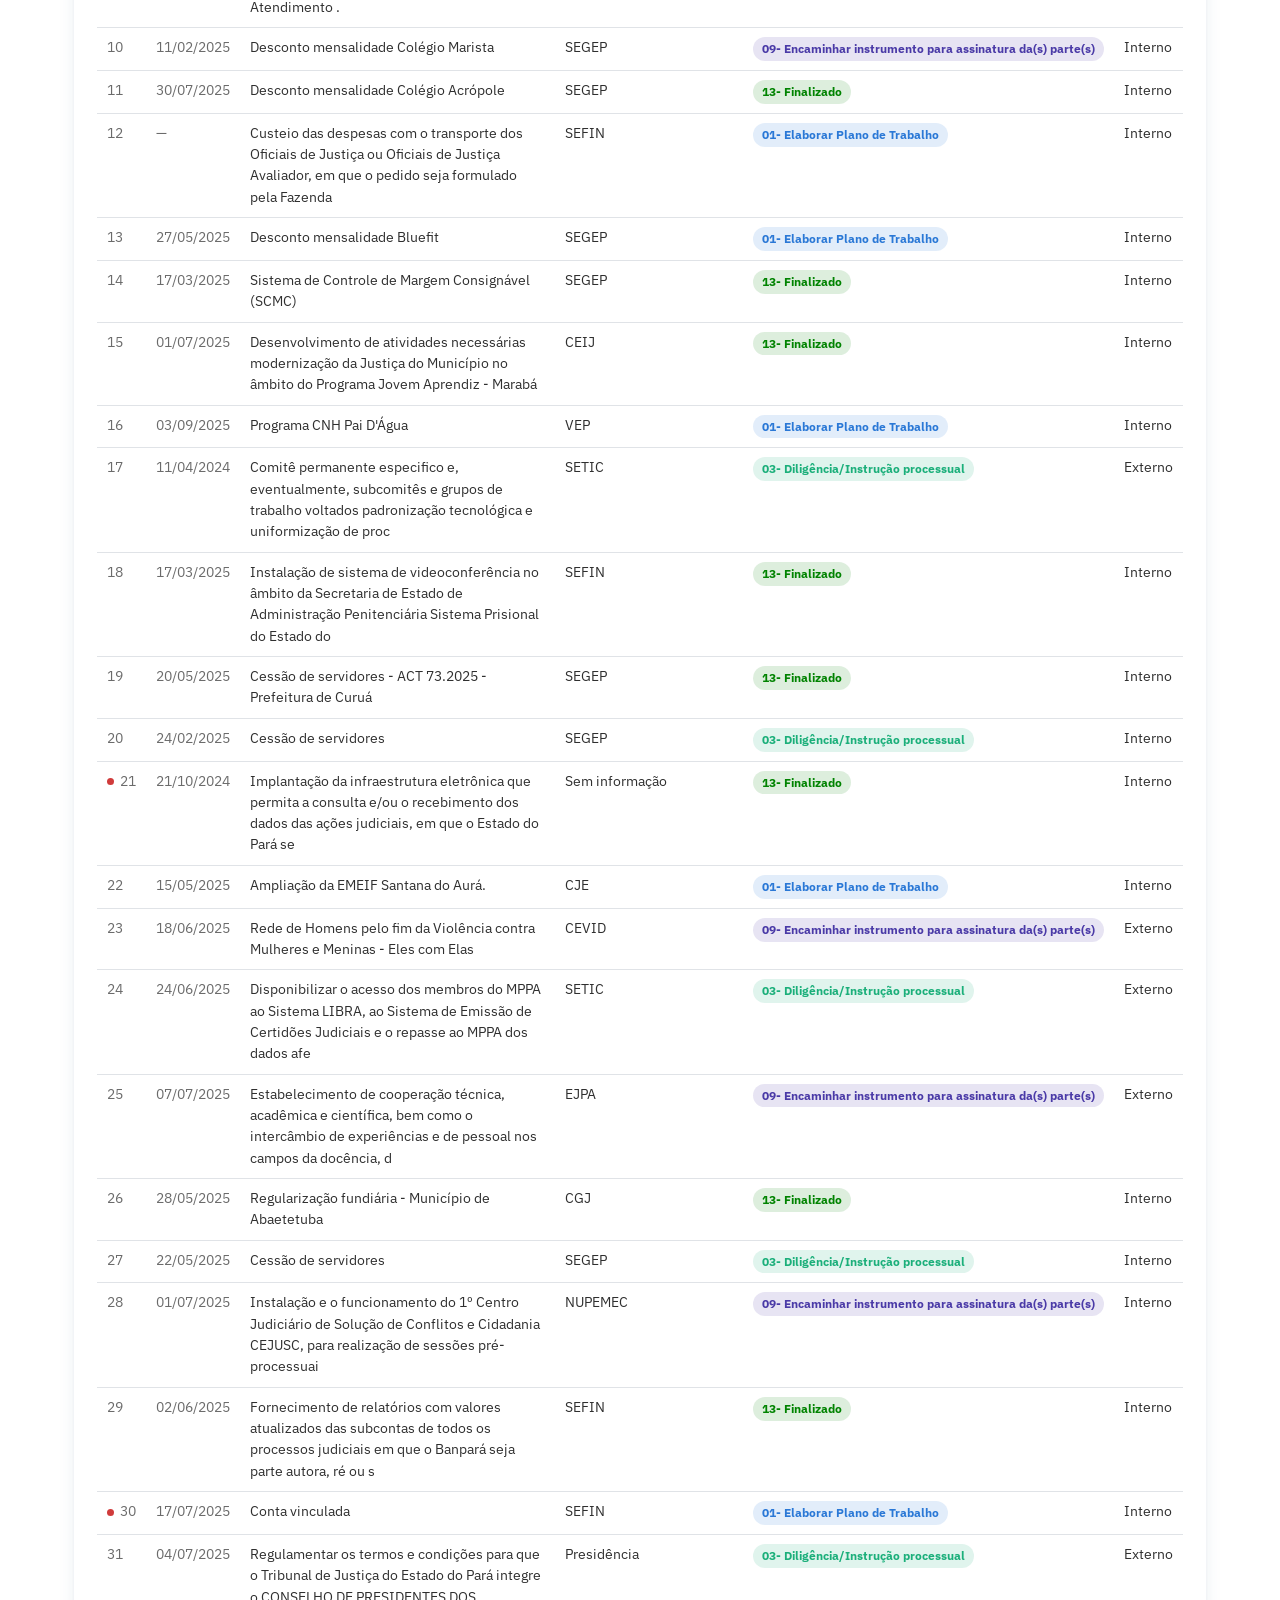
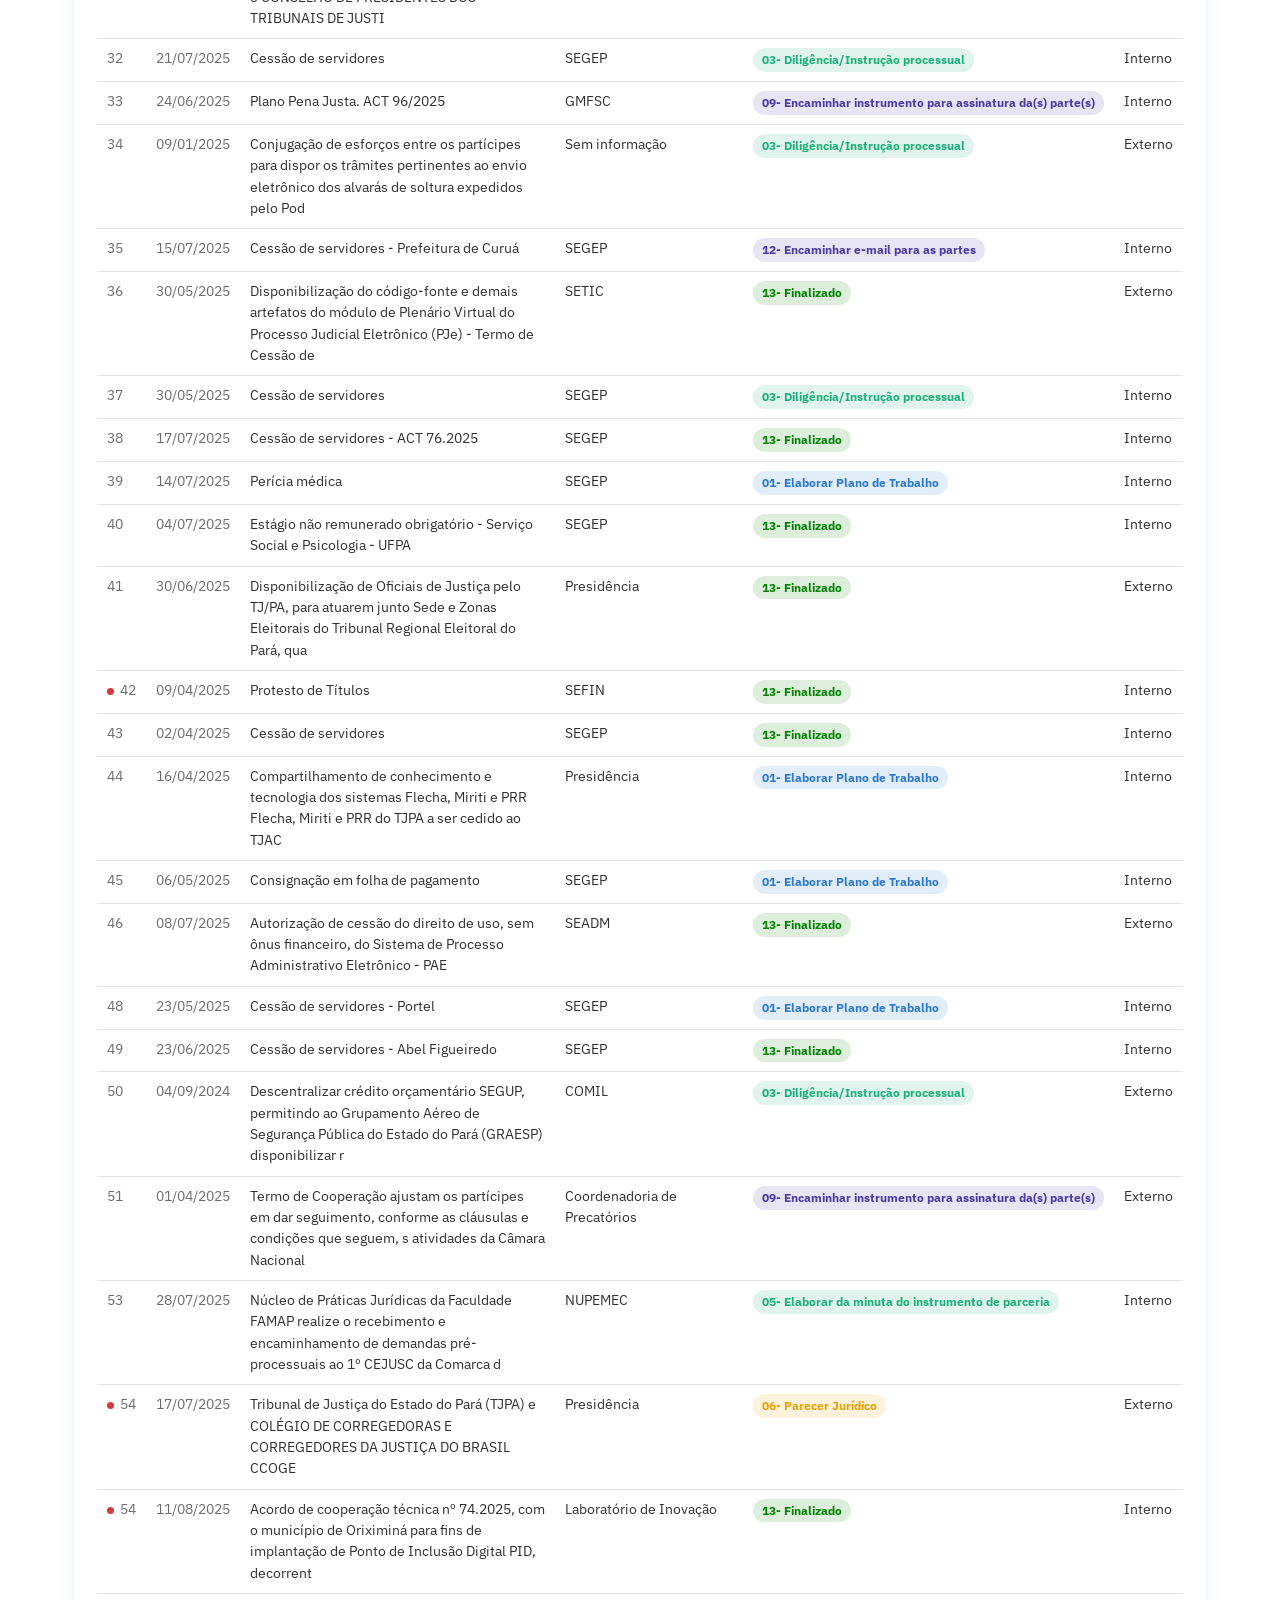
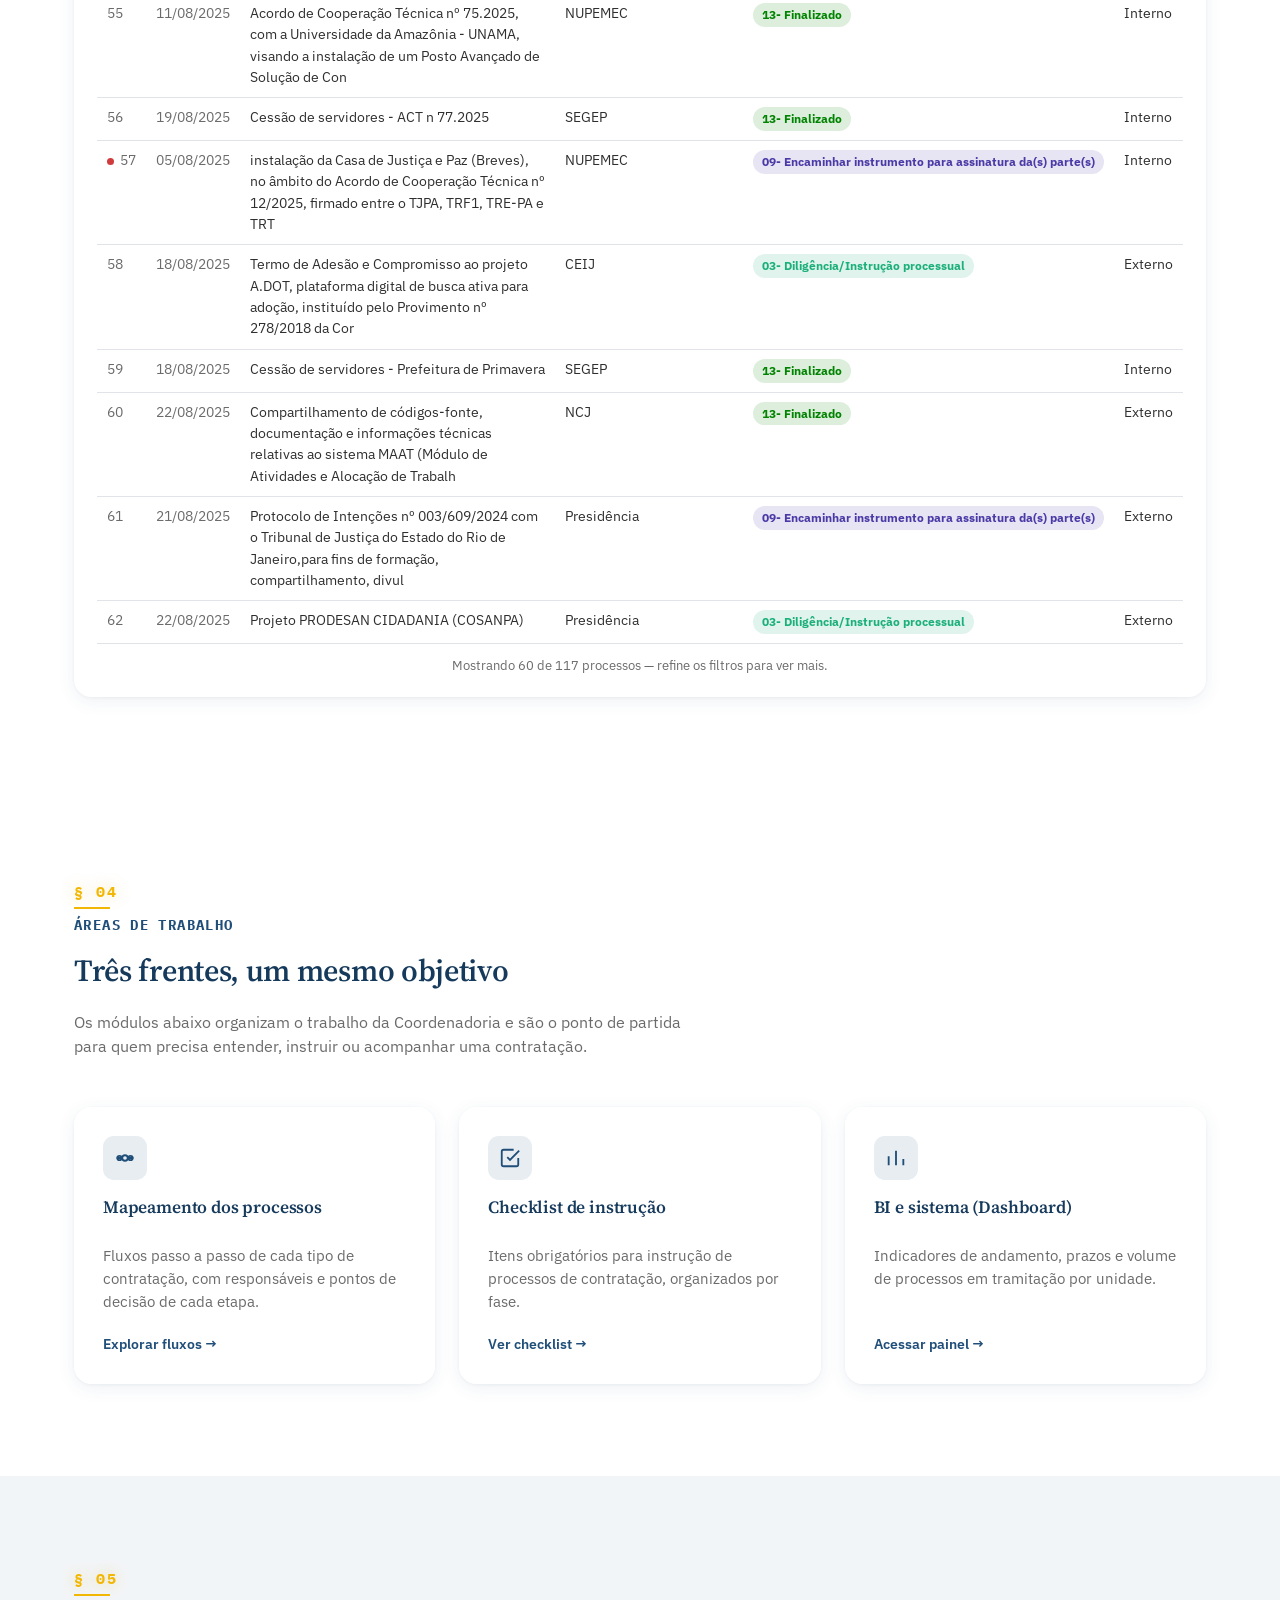
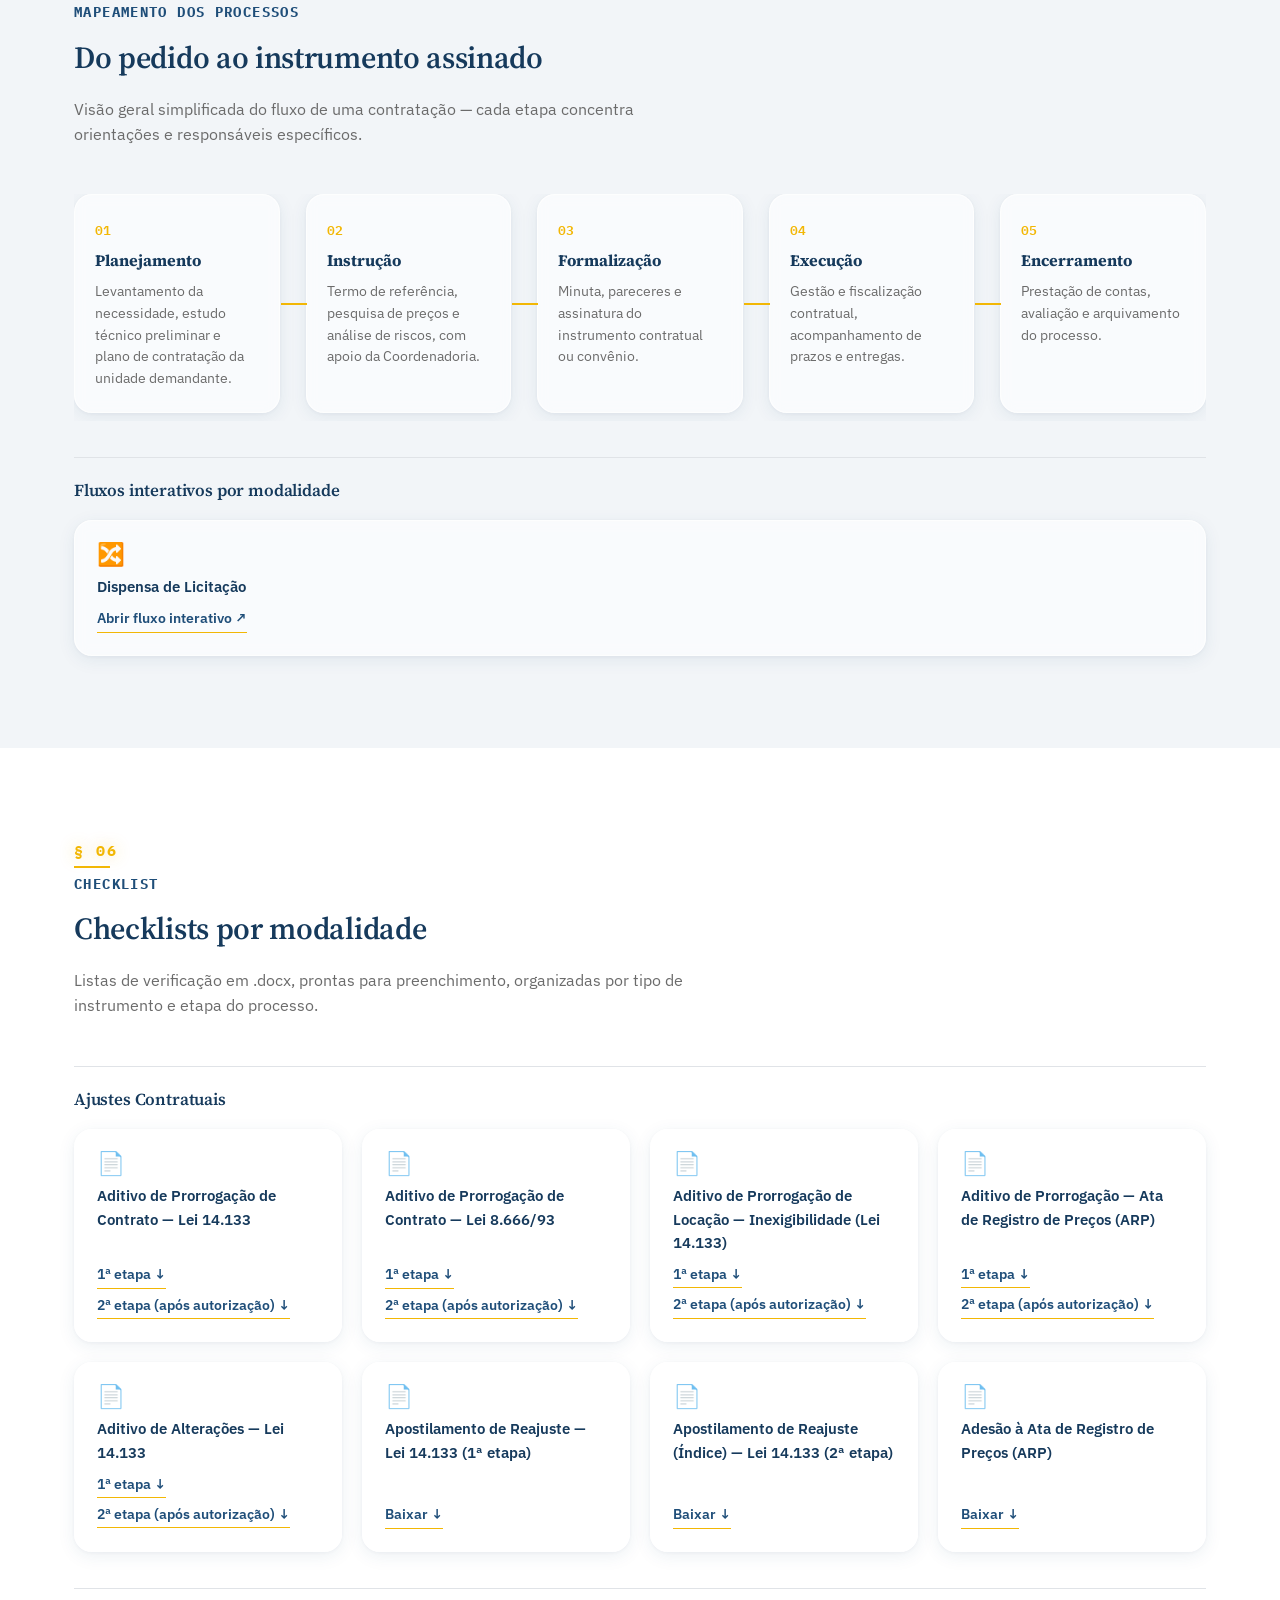
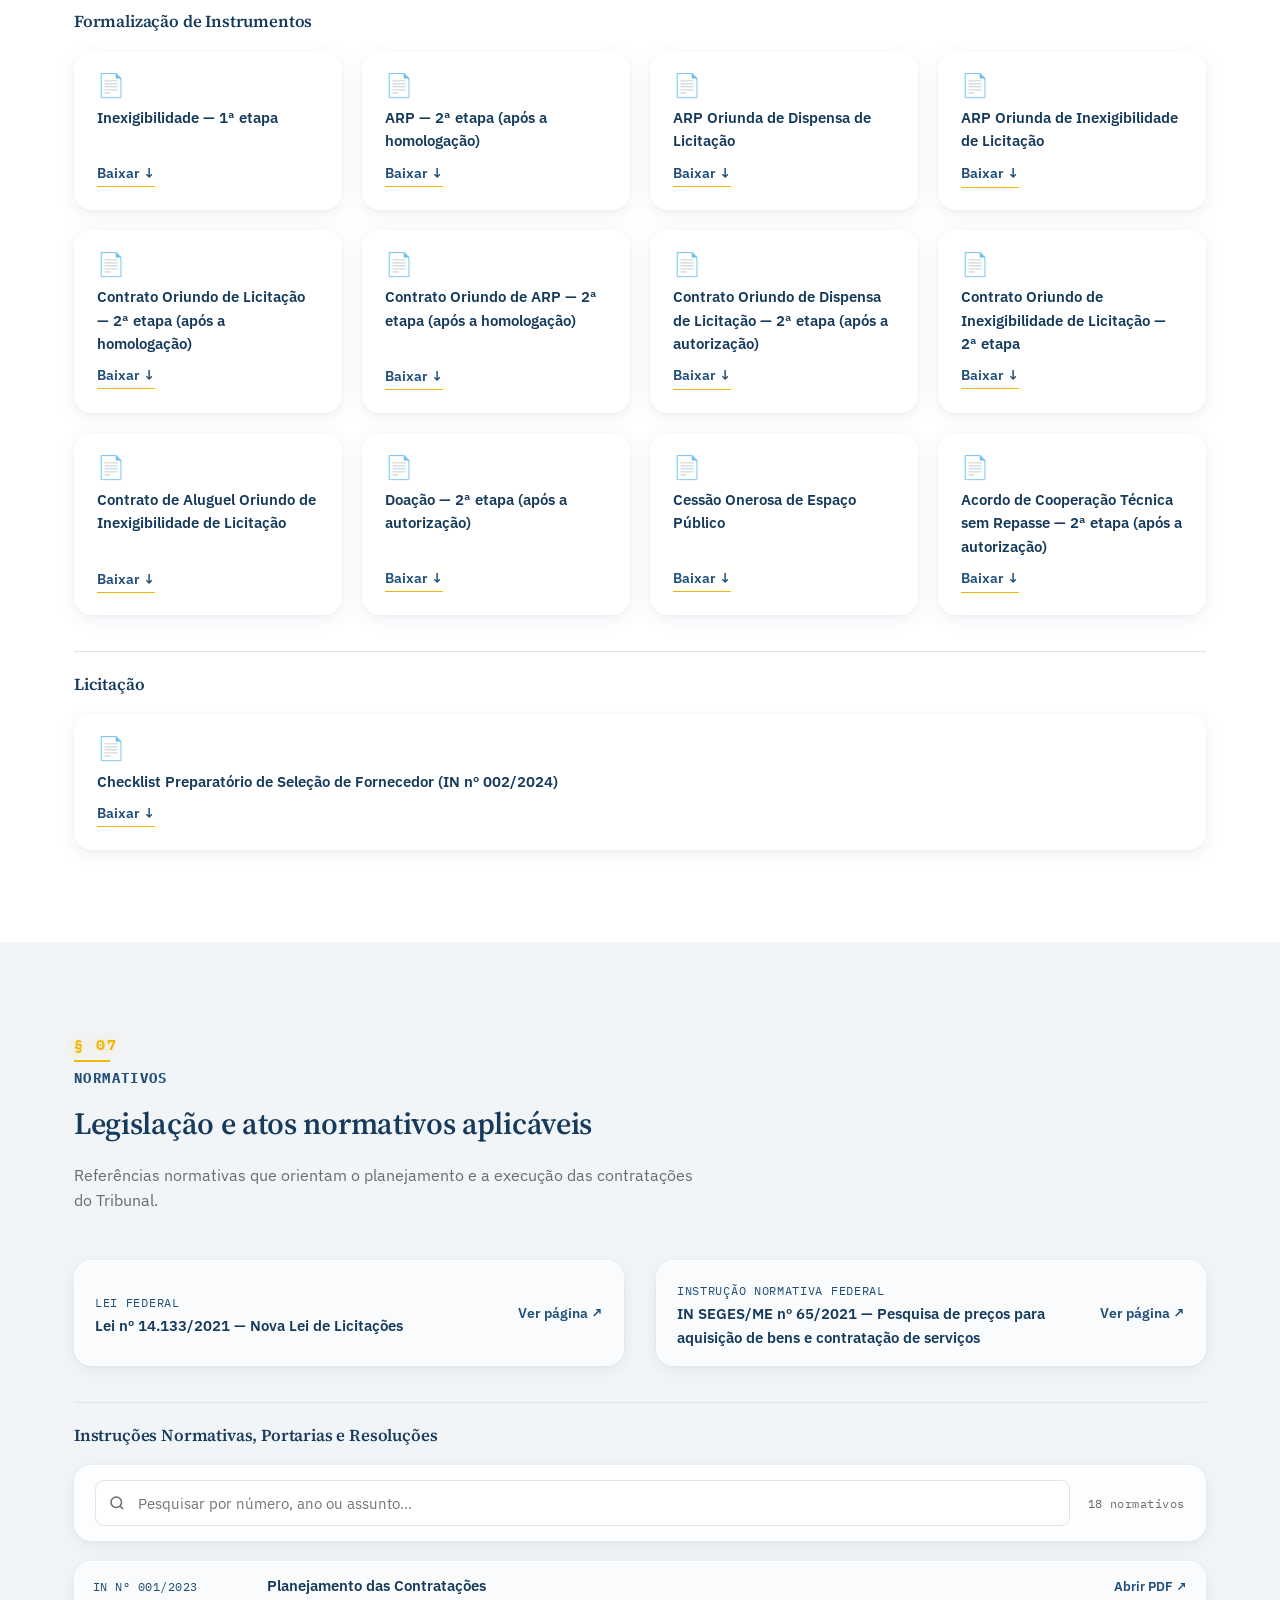
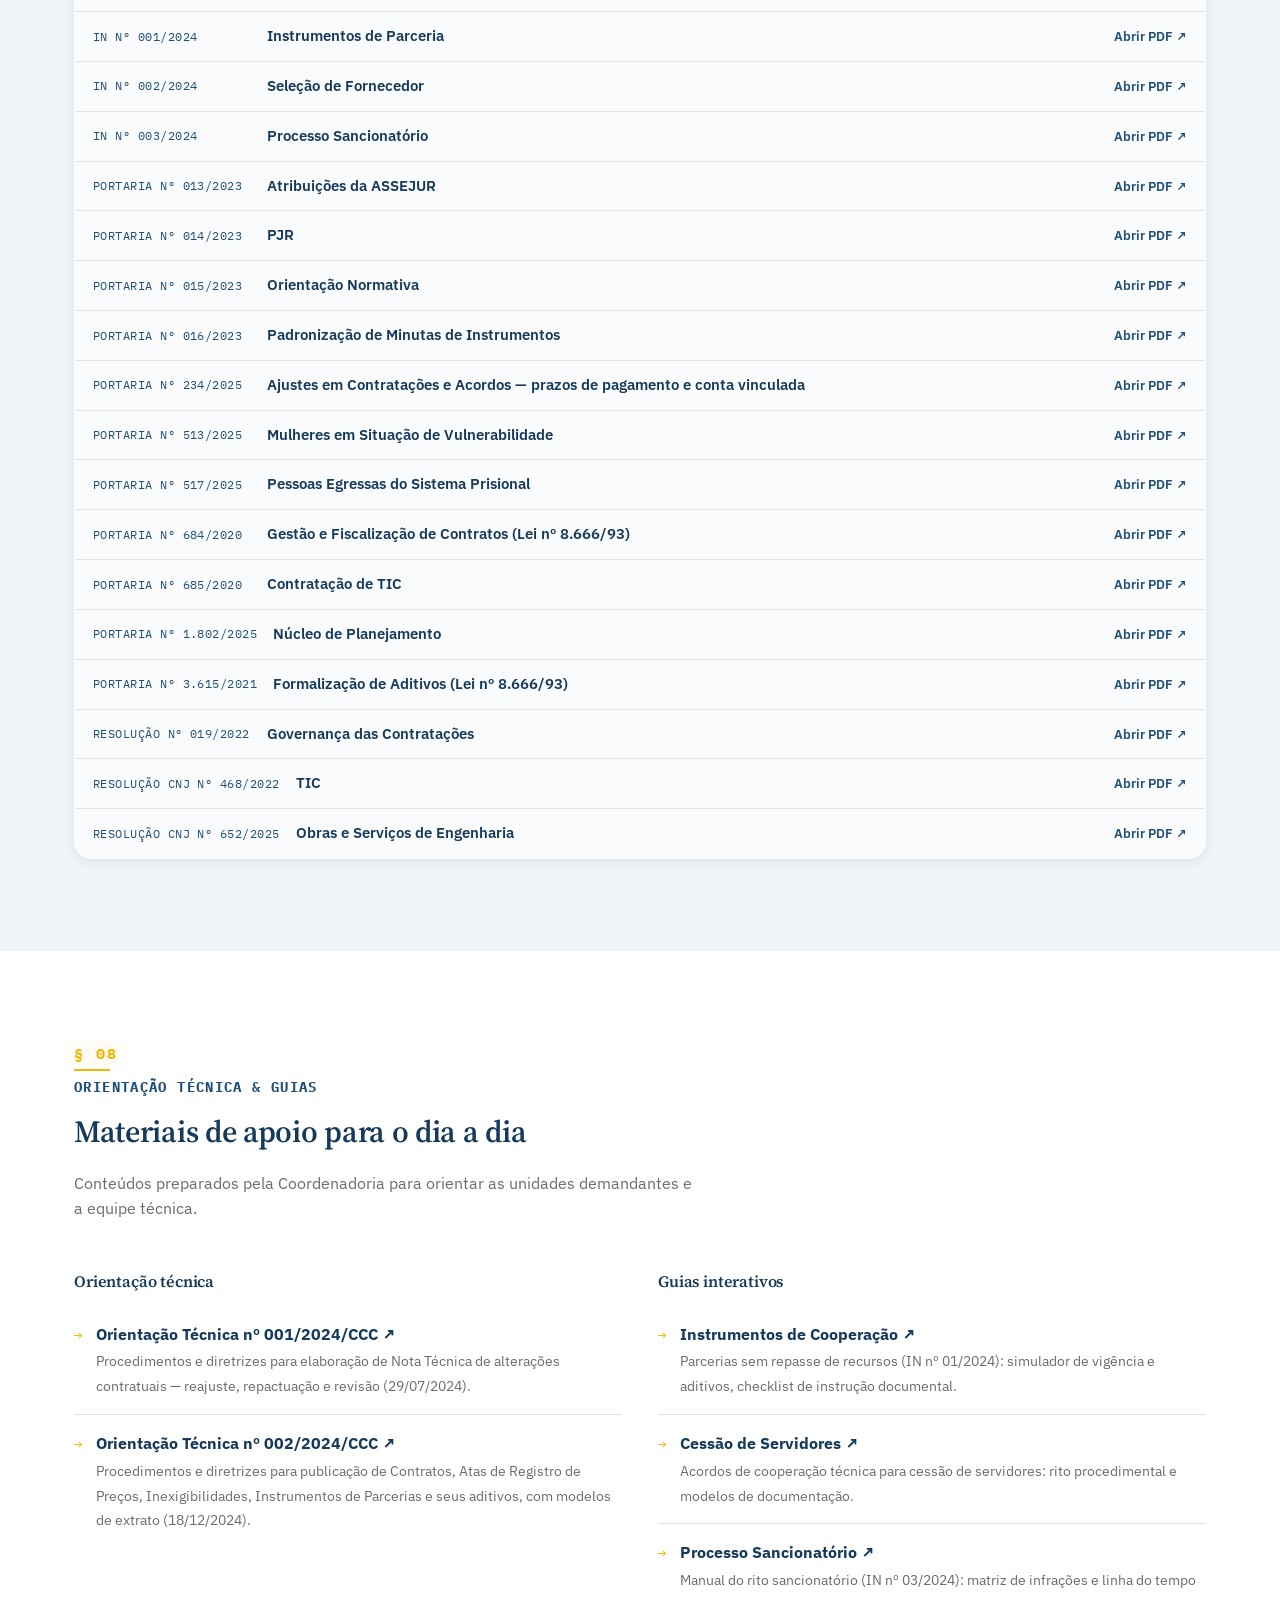
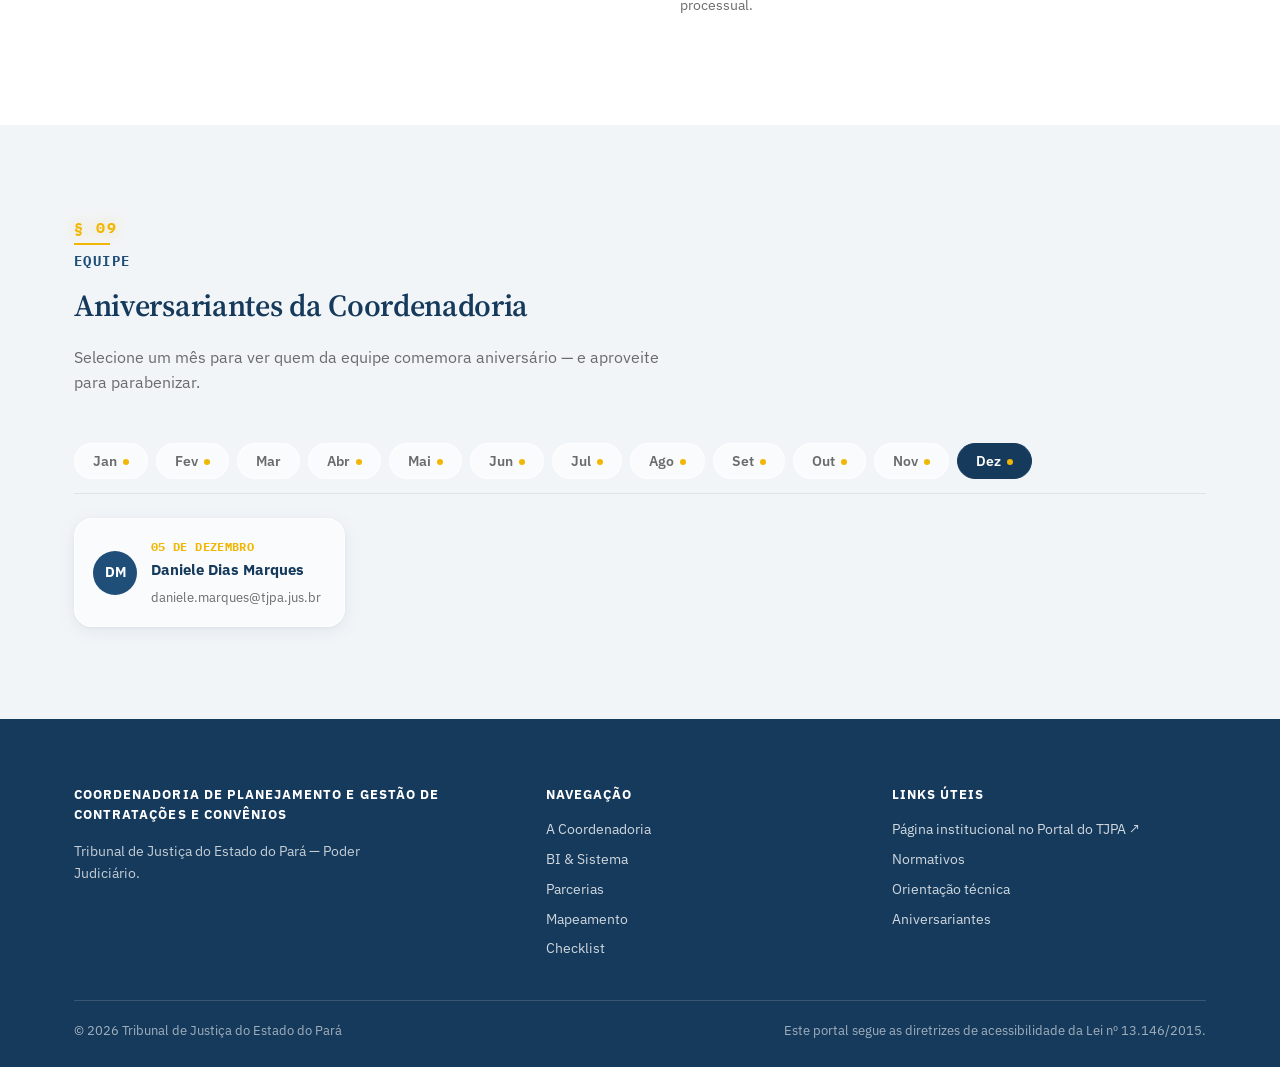
==== commit f3a777d6: "Adiciona fluxo interativo de Dispensa de Licitacao e ajustes visuais - Novo bloco "Fluxos interativo" ====
--- a/index.html
+++ b/index.html
@@ -75,29 +75,6 @@
     </div>
   </section>
 
-  <section class="stats" aria-label="Números da Coordenadoria">
-    <div class="container">
-      <div class="stats-grid">
-        <div class="stat-item">
-          <span class="stat-num">5</span>
-          <span class="stat-label">Etapas mapeadas no ciclo de contratação</span>
-        </div>
-        <div class="stat-item">
-          <span class="stat-num">5</span>
-          <span class="stat-label">Itens obrigatórios de checklist</span>
-        </div>
-        <div class="stat-item">
-          <span class="stat-num">4</span>
-          <span class="stat-label">Normativos de referência aplicáveis</span>
-        </div>
-        <div class="stat-item">
-          <span class="stat-num">3</span>
-          <span class="stat-label">Módulos de trabalho da equipe</span>
-        </div>
-      </div>
-    </div>
-  </section>
-
   <section id="sobre">
     <div class="container">
       <div class="sobre-grid">
@@ -291,6 +268,19 @@
           <p>Prestação de contas, avaliação e arquivamento do processo.</p>
         </div>
       </div>
+
+      <h3 class="titulo-grupo">Fluxos interativos por modalidade</h3>
+      <div class="checklist-docs">
+        <div class="checklist-docs-grid">
+          <div class="doc-card">
+            <div class="doc-icone">🔀</div>
+            <h4>Dispensa de Licitação</h4>
+            <div class="doc-etapas">
+              <a href="assets/fluxos/dispensa-licitacao.html" target="_blank" rel="noopener">Abrir fluxo interativo ↗</a>
+            </div>
+          </div>
+        </div>
+      </div>
     </div>
   </section>
 
--- a/style.css
+++ b/style.css
@@ -330,19 +330,19 @@
   /* ---------- Sections generic ---------- */
   section{ padding: 92px 0; }
   section.alt{ background: rgba(31,78,121,0.055); }
-  .section-head{ max-width: 62ch; margin-bottom: 48px; position:relative; padding-top:30px; }
+  .section-head{ max-width: 62ch; margin-bottom: 48px; position:relative; padding-top:34px; }
   .section-head[data-num]::before{
     content: attr(data-num);
     position:absolute; top:0; left:0;
-    font-family: var(--font-mono); font-size:0.74rem; font-weight:700;
+    font-family: var(--font-mono); font-size:0.92rem; font-weight:700;
     letter-spacing:0.14em; color: var(--dourado);
     text-shadow: 0 0 16px rgba(242,183,5,0.45);
   }
   .section-head[data-num]::after{
-    content:""; position:absolute; top:22px; left:0; width:36px; height:2px; background: var(--dourado);
+    content:""; position:absolute; top:26px; left:0; width:36px; height:2px; background: var(--dourado);
   }
   .section-head .eyebrow{
-    font-family: var(--font-mono); font-size:0.74rem; letter-spacing:0.12em; text-transform:uppercase;
+    font-family: var(--font-mono); font-size:0.86rem; font-weight:700; letter-spacing:0.1em; text-transform:uppercase;
     color: var(--azul-principal); display:block; margin-bottom:10px;
   }
   .section-head h2{ font-size: clamp(1.5rem, 2.4vw, 2rem); color: var(--azul); }
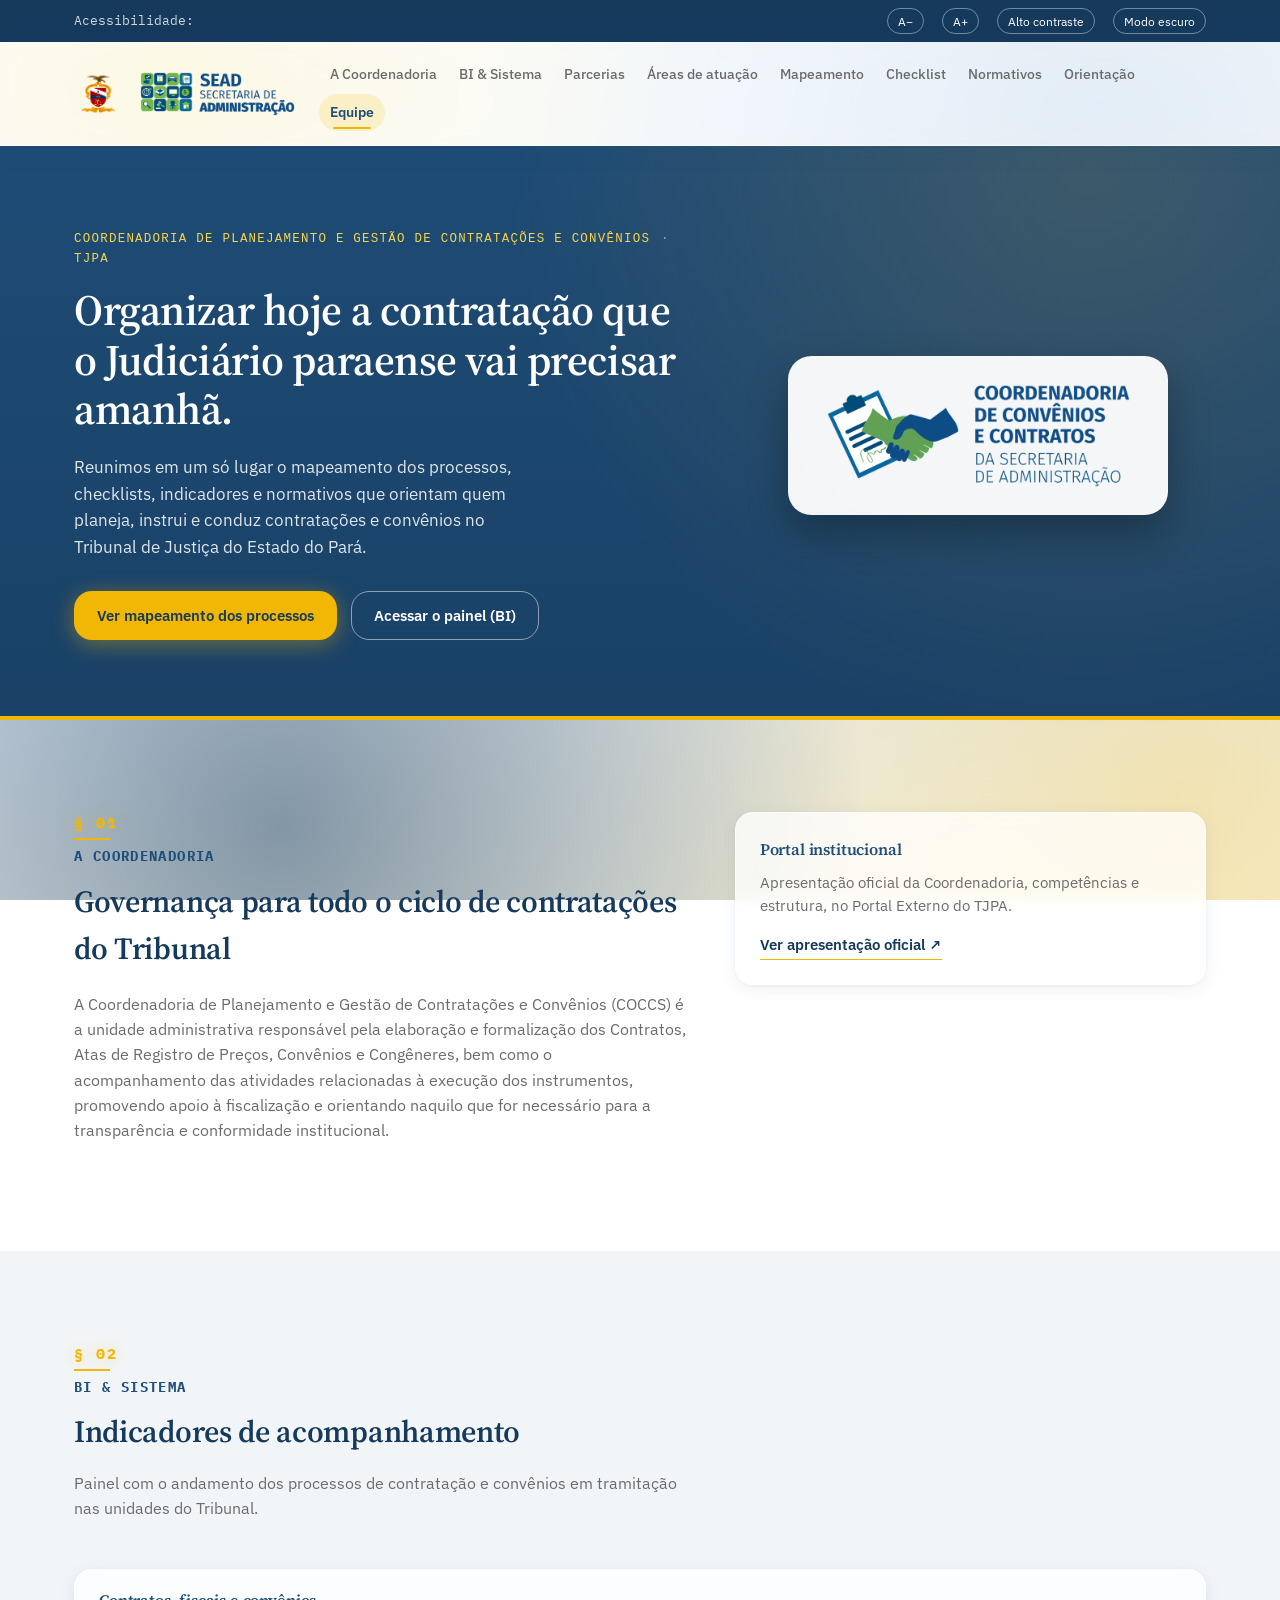
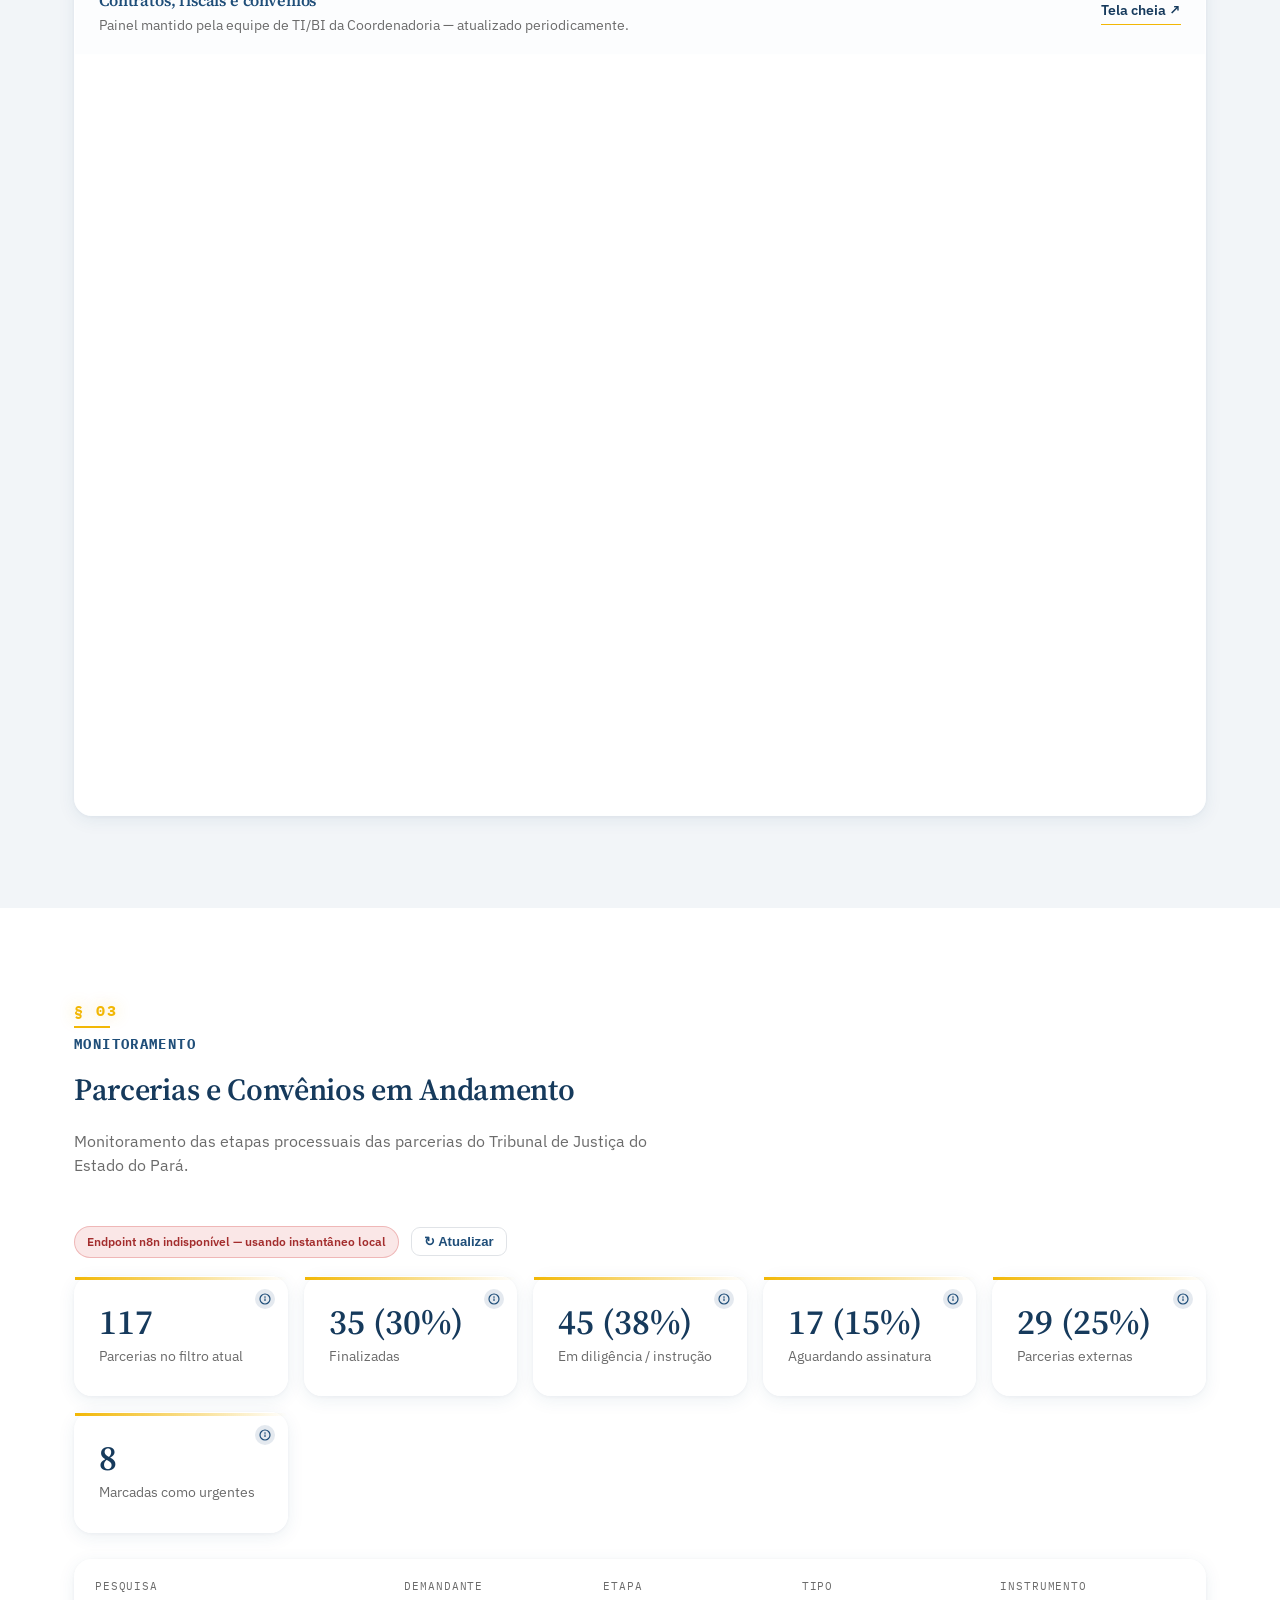
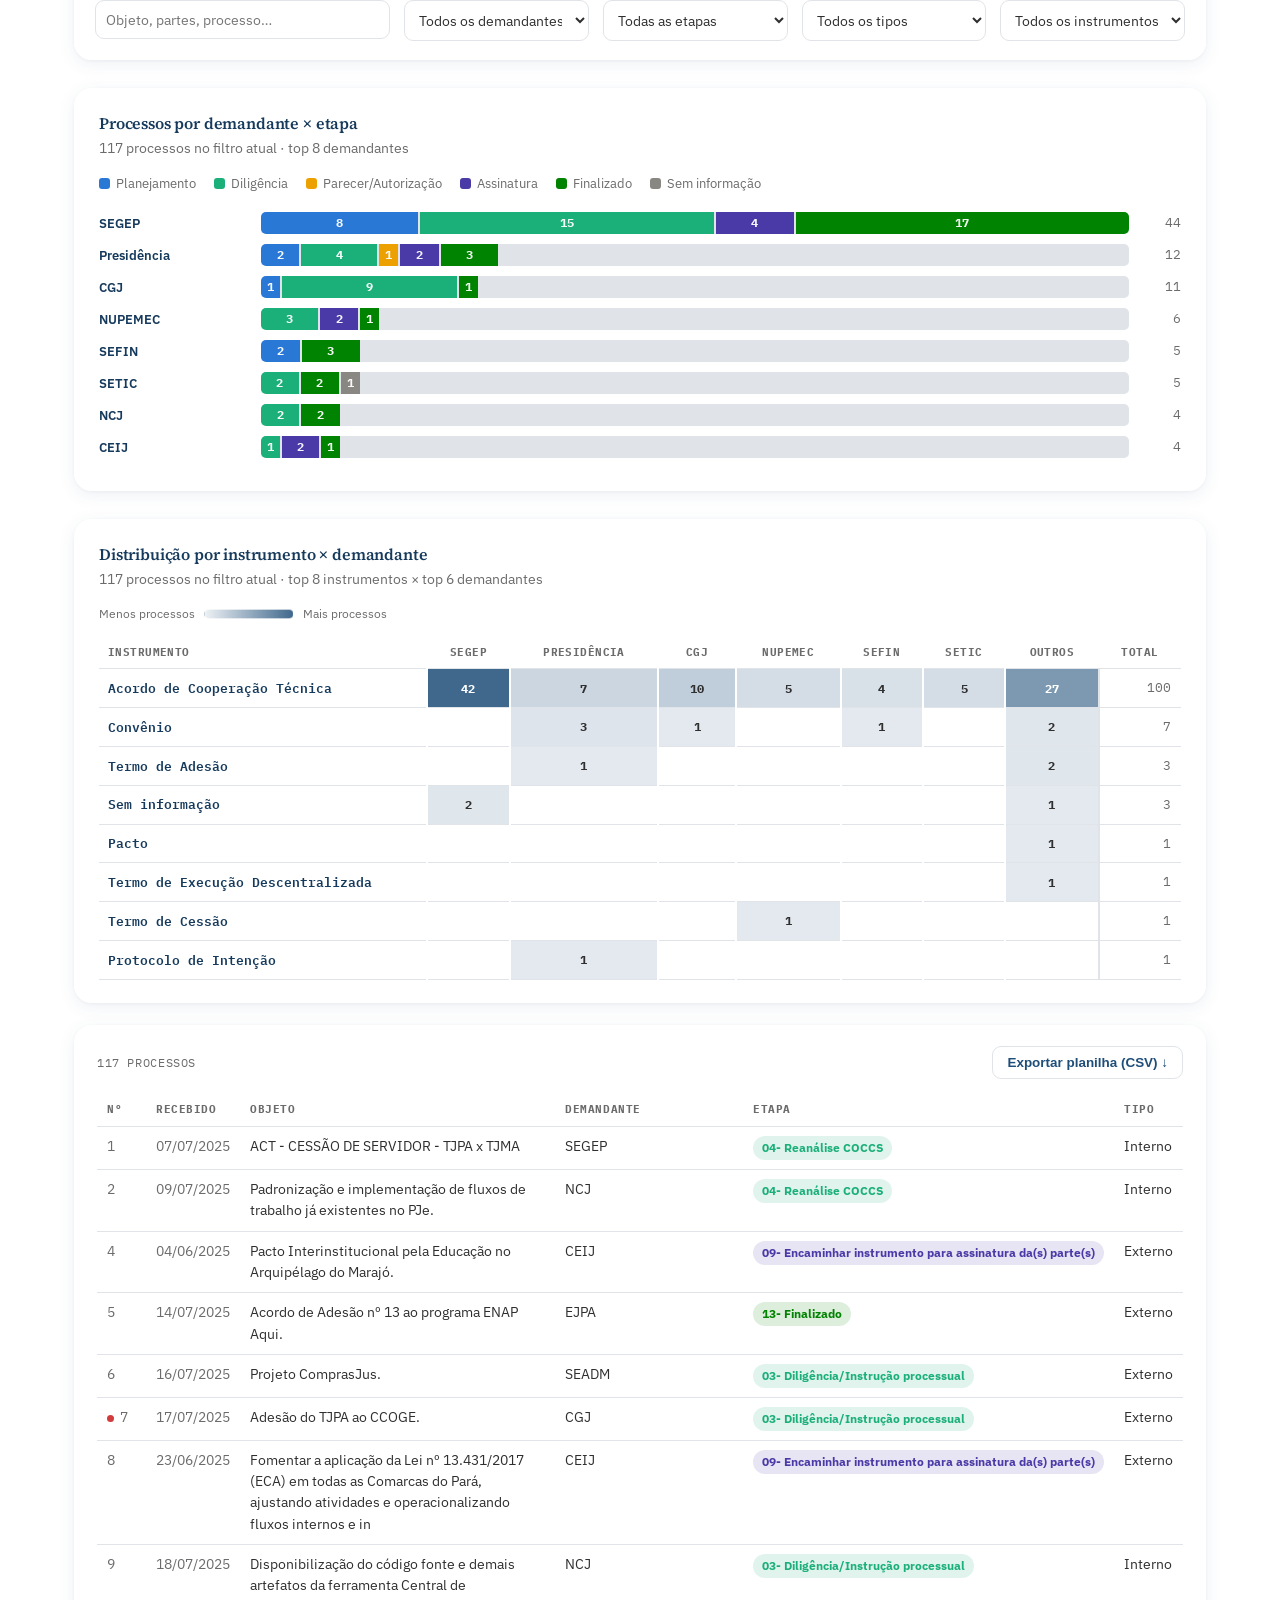
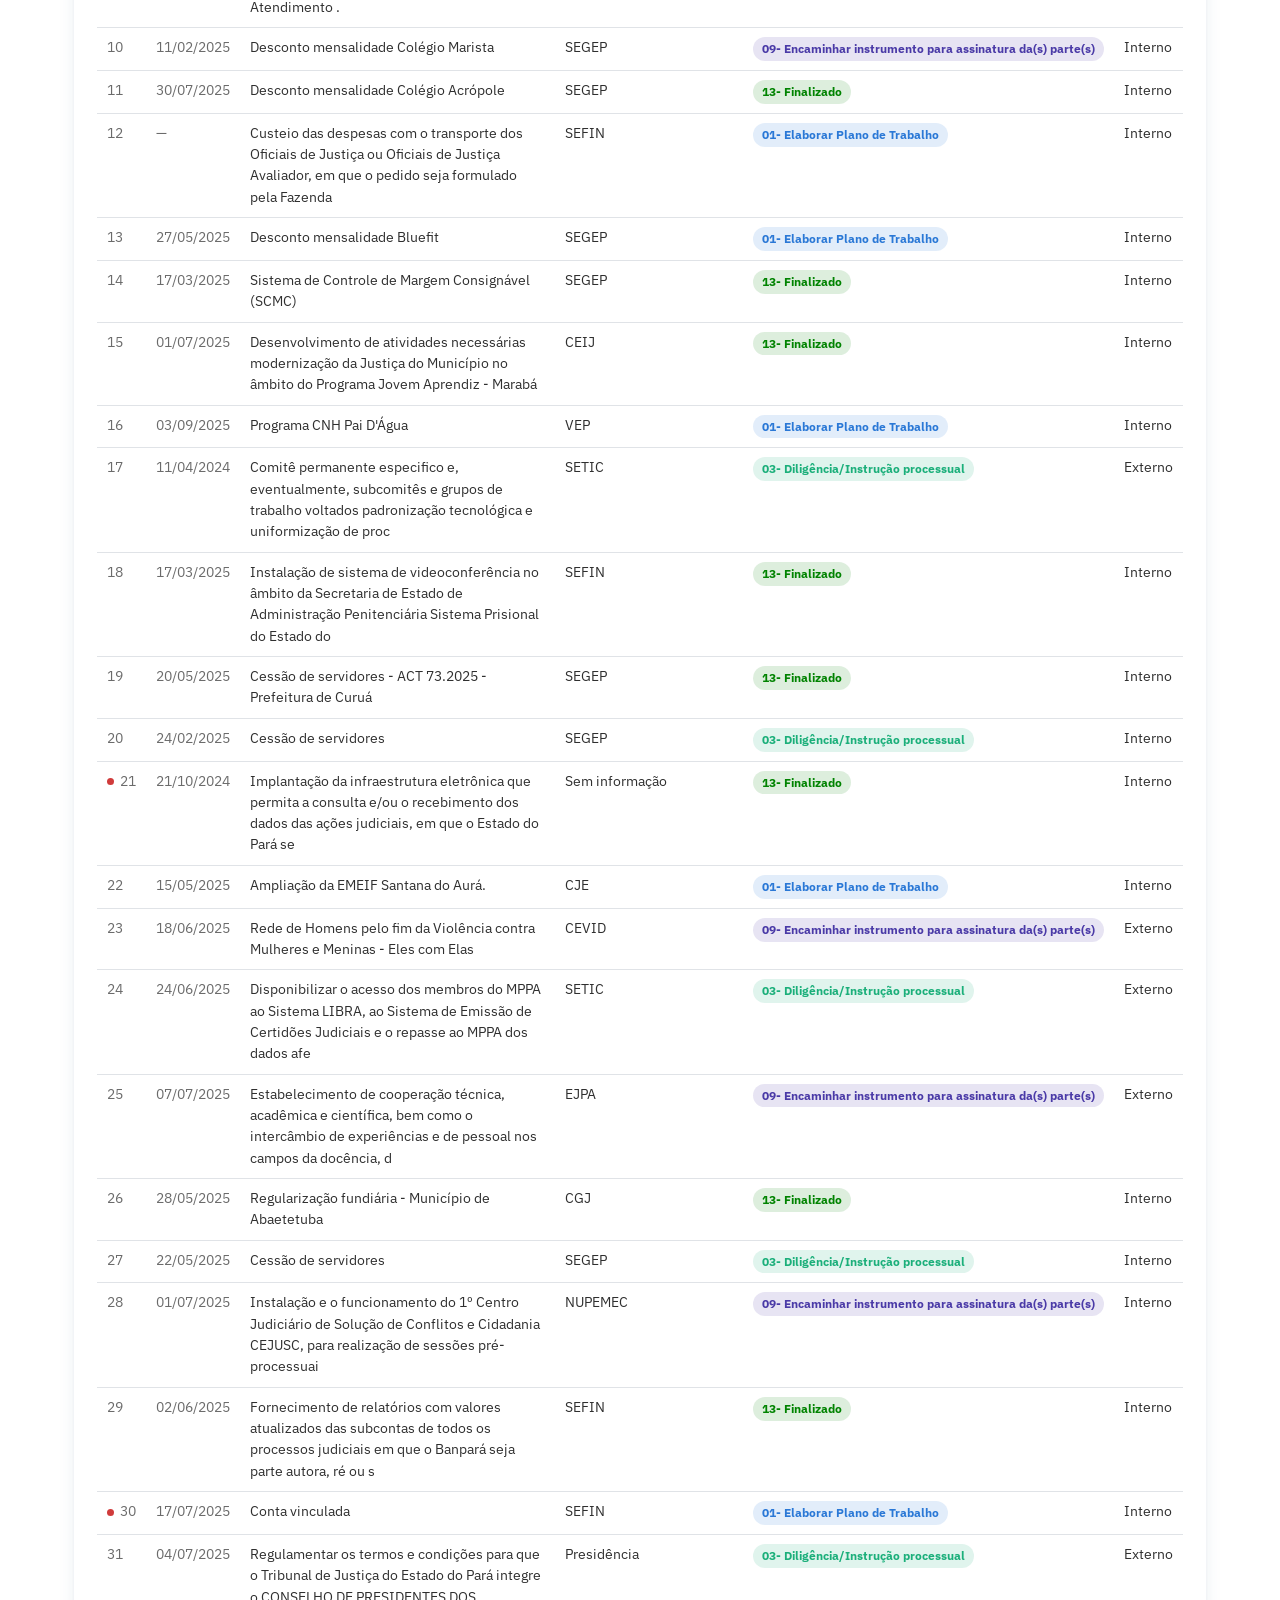
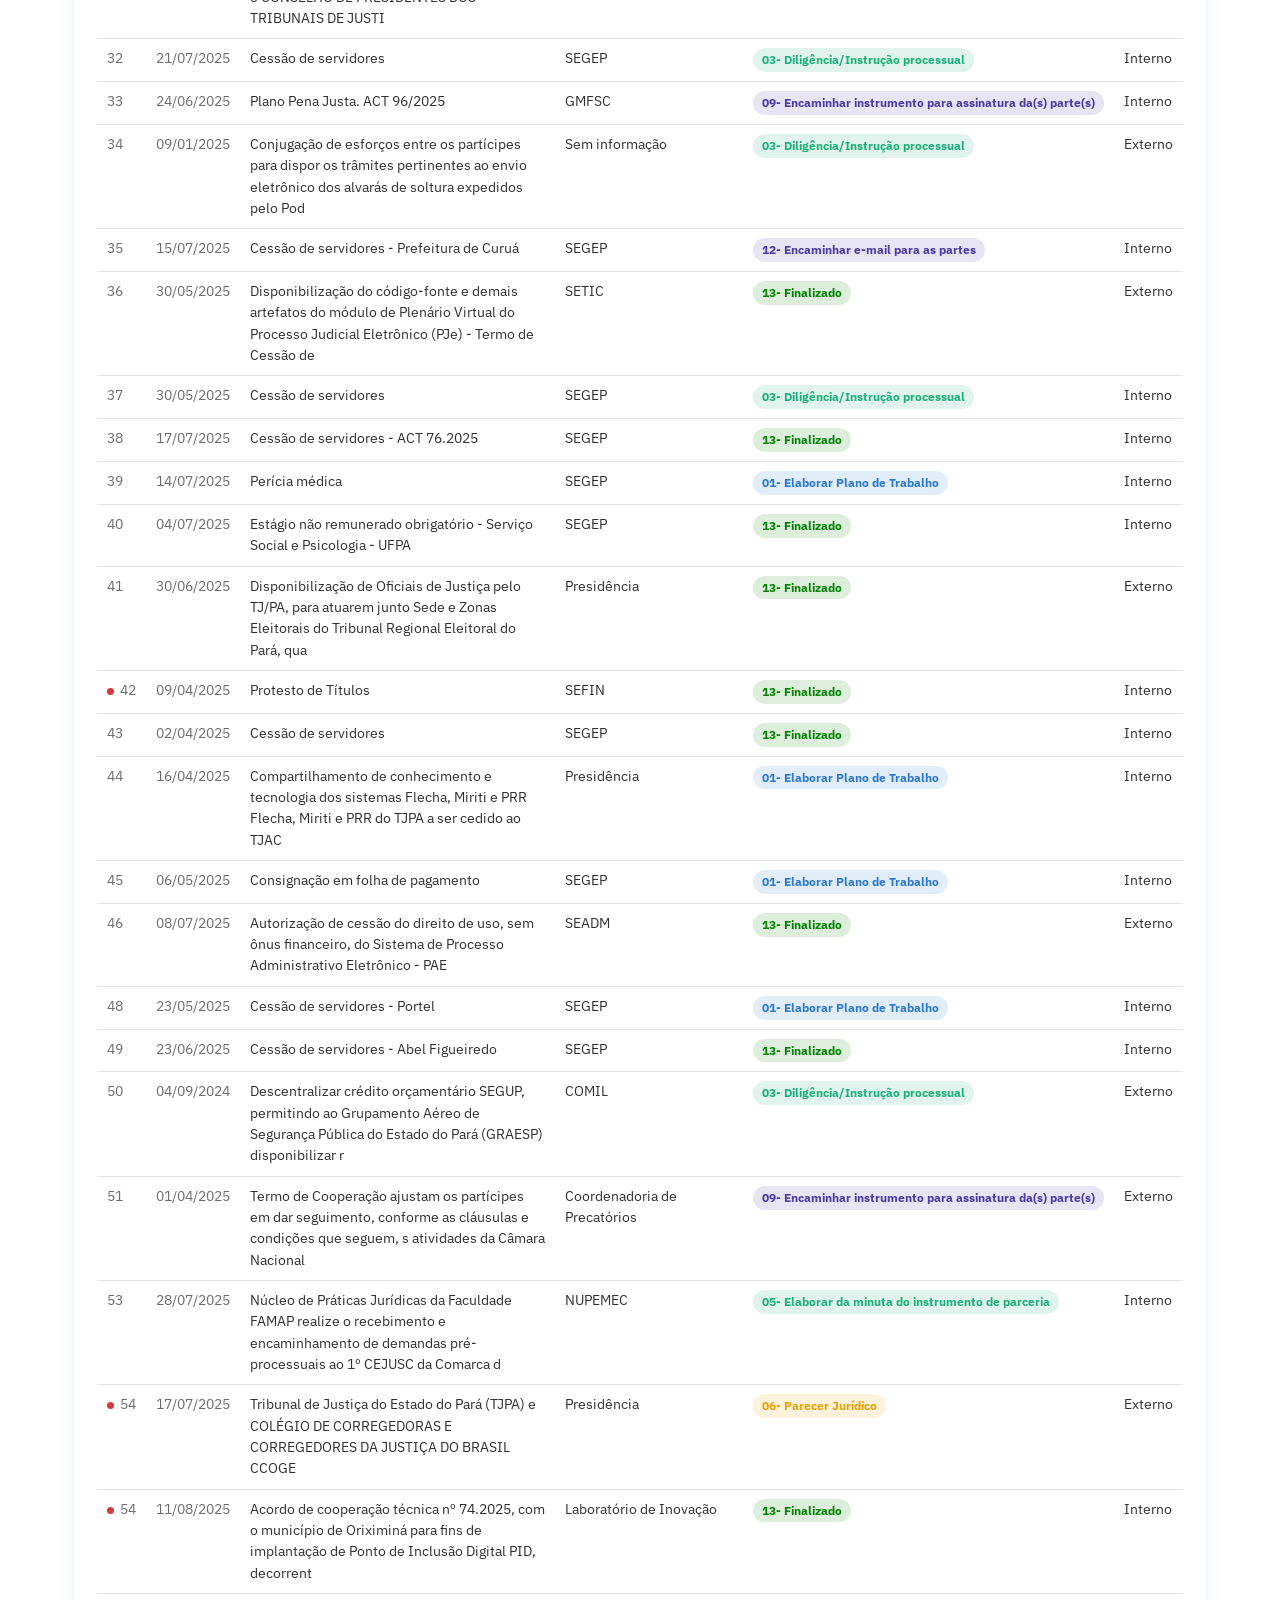
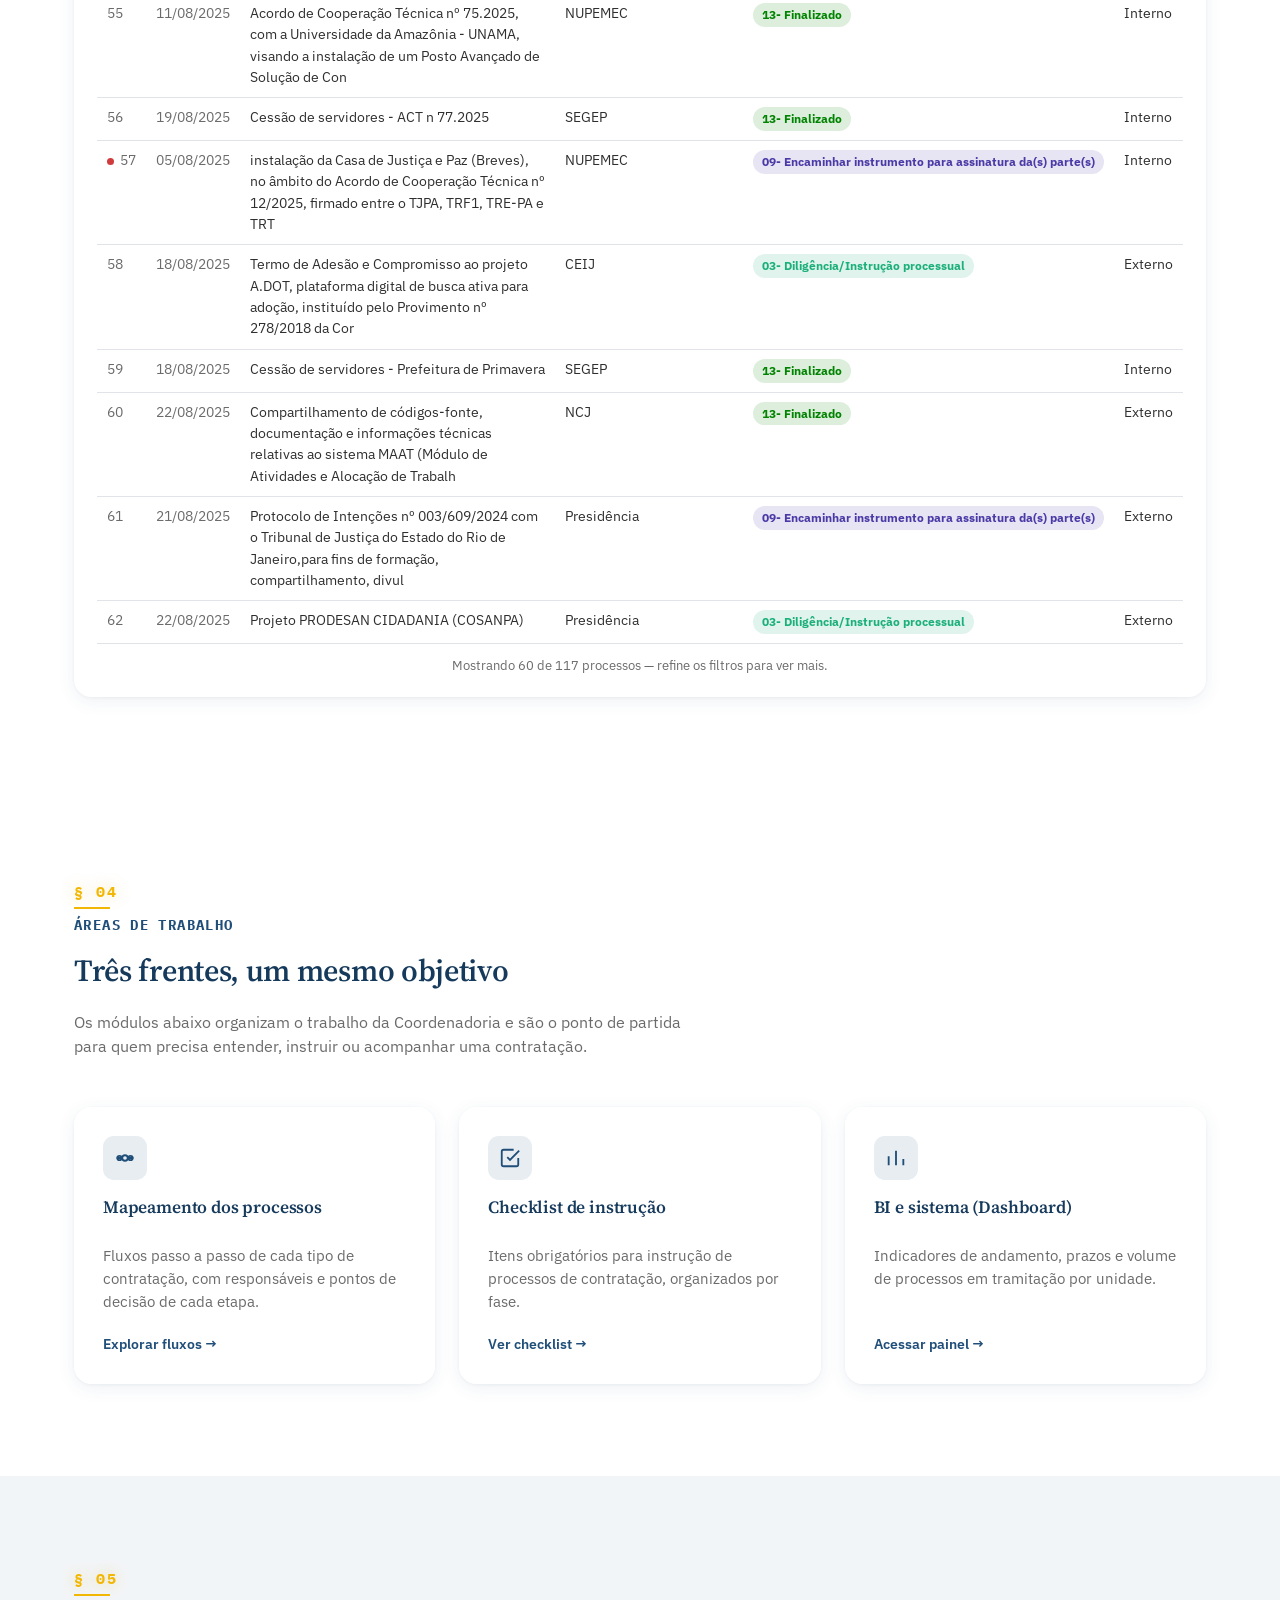
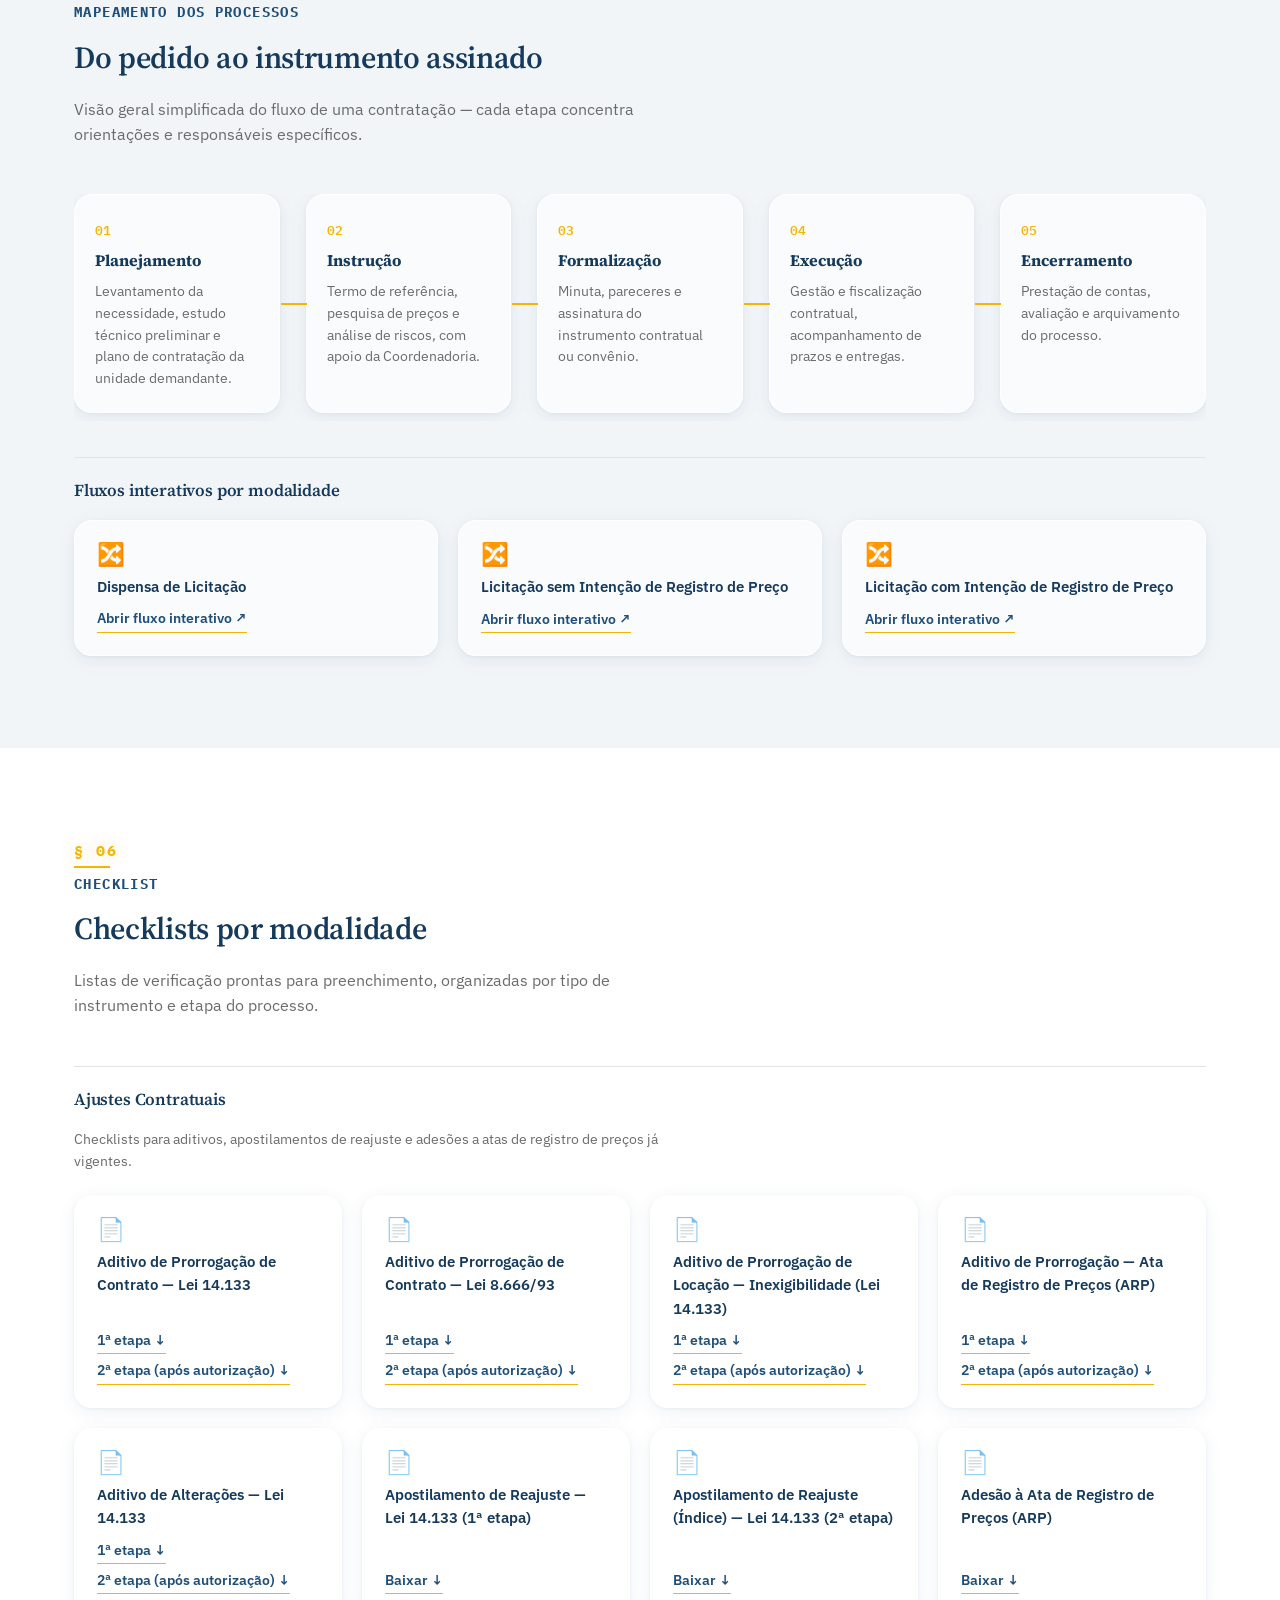
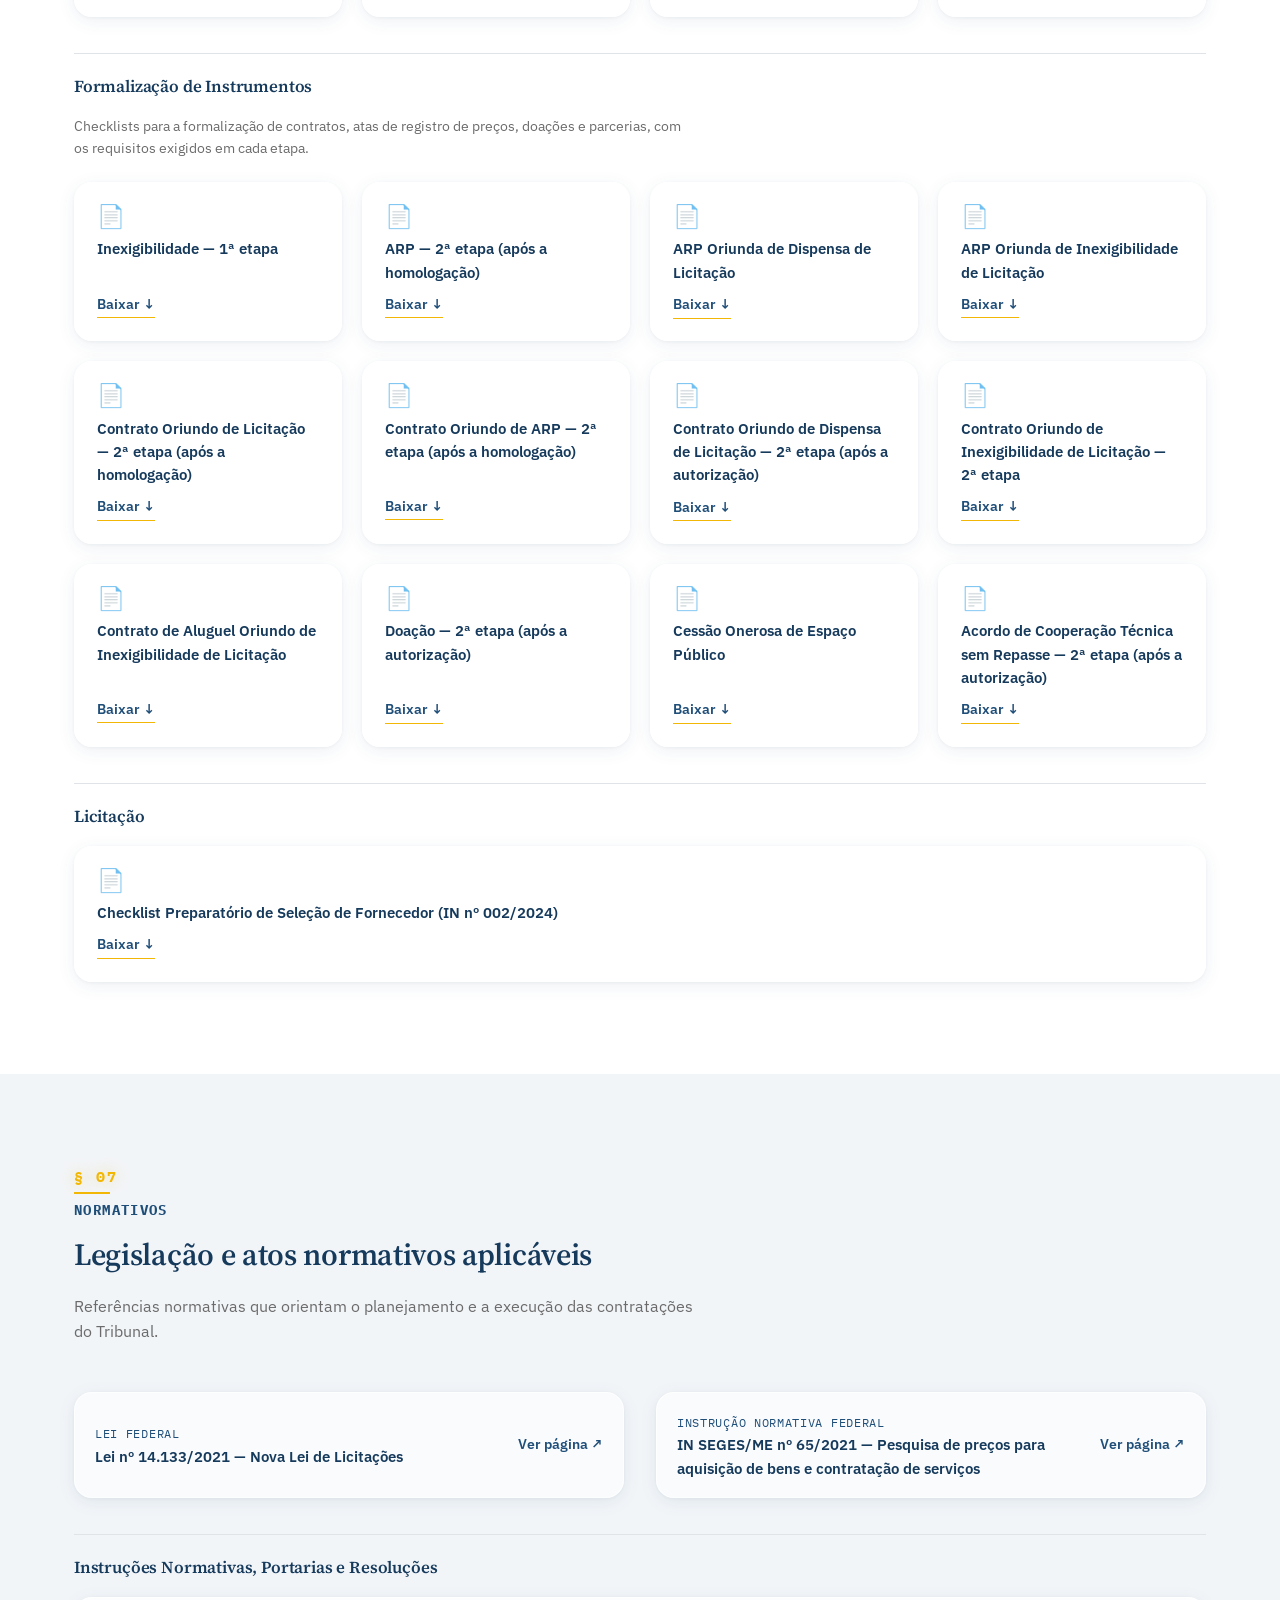
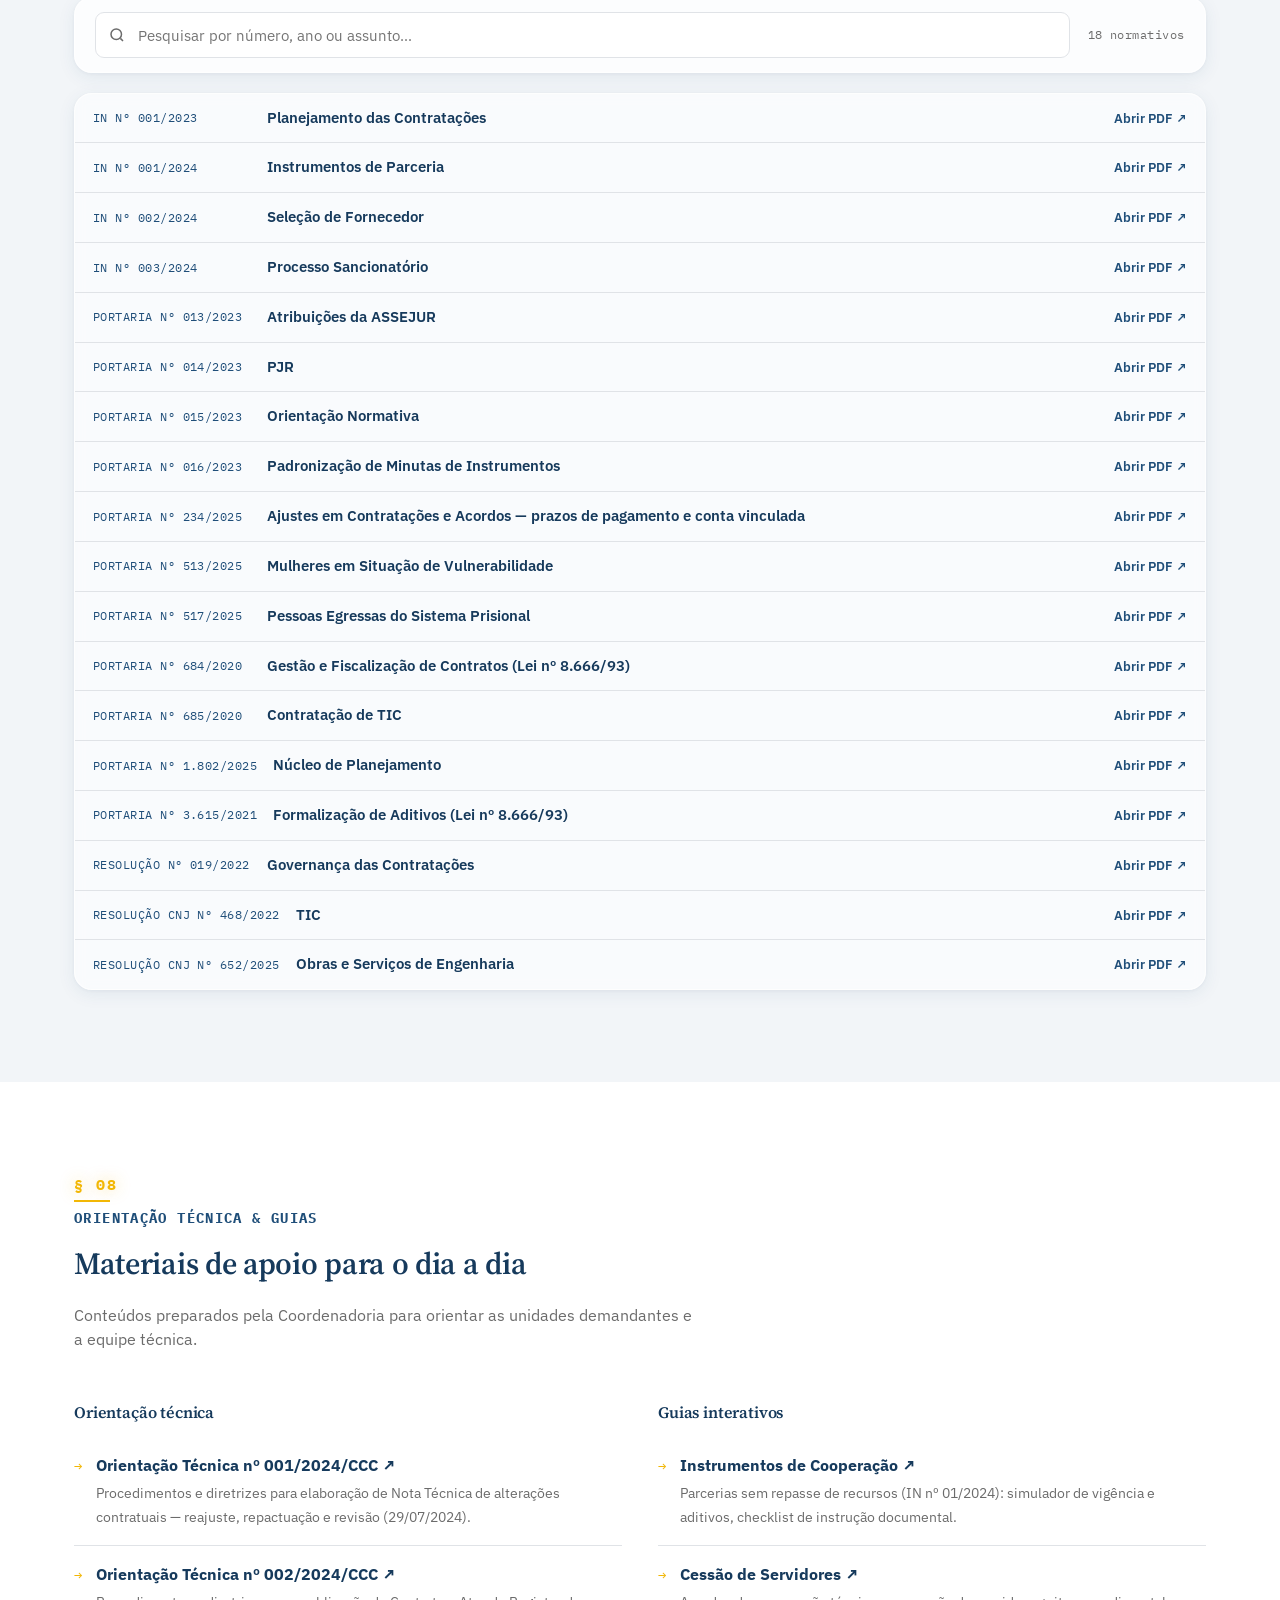
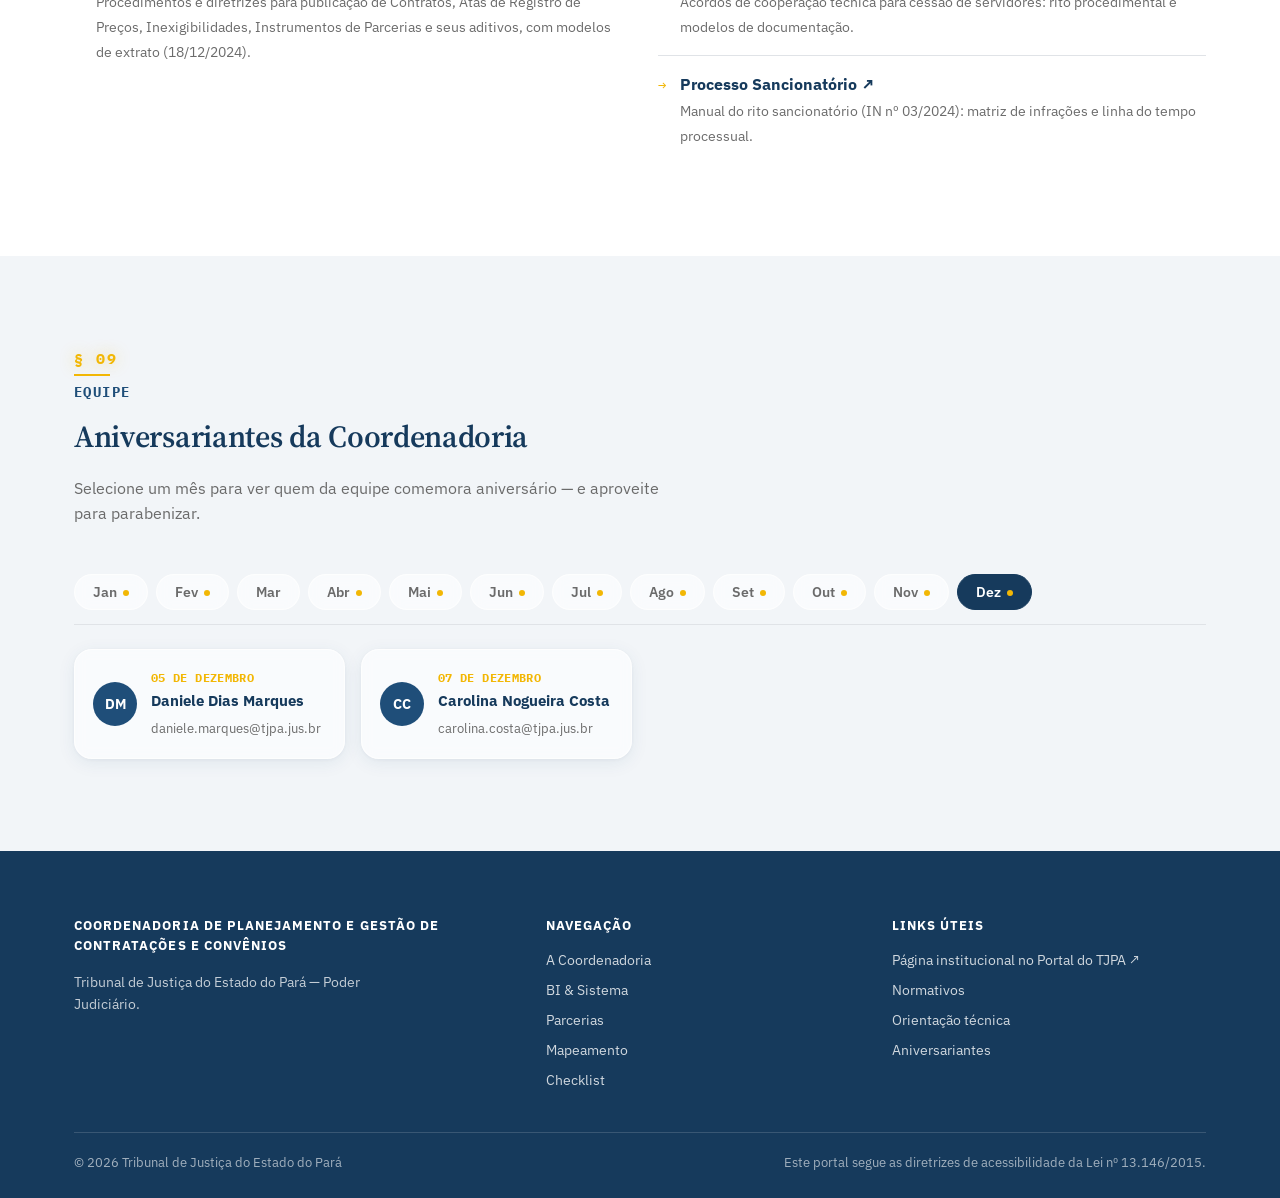
==== commit f9163f95: "Adiciona fluxos de licitacao com/sem IRP, novos aniversariantes e textos do checklist - Fluxos inter" ====
--- a/index.html
+++ b/index.html
@@ -279,6 +279,22 @@
               <a href="assets/fluxos/dispensa-licitacao.html" target="_blank" rel="noopener">Abrir fluxo interativo ↗</a>
             </div>
           </div>
+
+          <div class="doc-card">
+            <div class="doc-icone">🔀</div>
+            <h4>Licitação sem Intenção de Registro de Preço</h4>
+            <div class="doc-etapas">
+              <a href="assets/fluxos/licitacao-sem-irp.html" target="_blank" rel="noopener">Abrir fluxo interativo ↗</a>
+            </div>
+          </div>
+
+          <div class="doc-card">
+            <div class="doc-icone">🔀</div>
+            <h4>Licitação com Intenção de Registro de Preço</h4>
+            <div class="doc-etapas">
+              <a href="assets/fluxos/licitacao-com-irp.html" target="_blank" rel="noopener">Abrir fluxo interativo ↗</a>
+            </div>
+          </div>
         </div>
       </div>
     </div>
@@ -289,10 +305,11 @@
       <div class="section-head" data-num="§ 06">
         <span class="eyebrow">Checklist</span>
         <h2>Checklists por modalidade</h2>
-        <p>Listas de verificação em .docx, prontas para preenchimento, organizadas por tipo de instrumento e etapa do processo.</p>
+        <p>Listas de verificação prontas para preenchimento, organizadas por tipo de instrumento e etapa do processo.</p>
       </div>
 
       <h3 class="titulo-grupo">Ajustes Contratuais</h3>
+      <p class="titulo-grupo-desc">Checklists para aditivos, apostilamentos de reajuste e adesões a atas de registro de preços já vigentes.</p>
       <div class="checklist-docs">
         <div class="checklist-docs-grid">
 
@@ -369,6 +386,7 @@
       </div>
 
       <h3 class="titulo-grupo">Formalização de Instrumentos</h3>
+      <p class="titulo-grupo-desc">Checklists para a formalização de contratos, atas de registro de preços, doações e parcerias, com os requisitos exigidos em cada etapa.</p>
       <div class="checklist-docs">
         <div class="checklist-docs-grid">
 
--- a/style.css
+++ b/style.css
@@ -441,6 +441,9 @@
     font-family: var(--font-display); font-size:1.05rem; font-weight:600; color: var(--azul);
     margin:36px 0 16px 0; padding-top:20px; border-top:1px solid var(--linha);
   }
+  .titulo-grupo-desc{
+    color: var(--tinta-suave); font-size:0.88rem; line-height:1.55; max-width:620px; margin:0 0 22px 0;
+  }
   .normativo-item{
     display:flex; justify-content:space-between; align-items:center; gap:16px;
     padding: 16px 20px; background: var(--vidro-bg); border:1px solid var(--vidro-borda); border-radius: var(--raio);
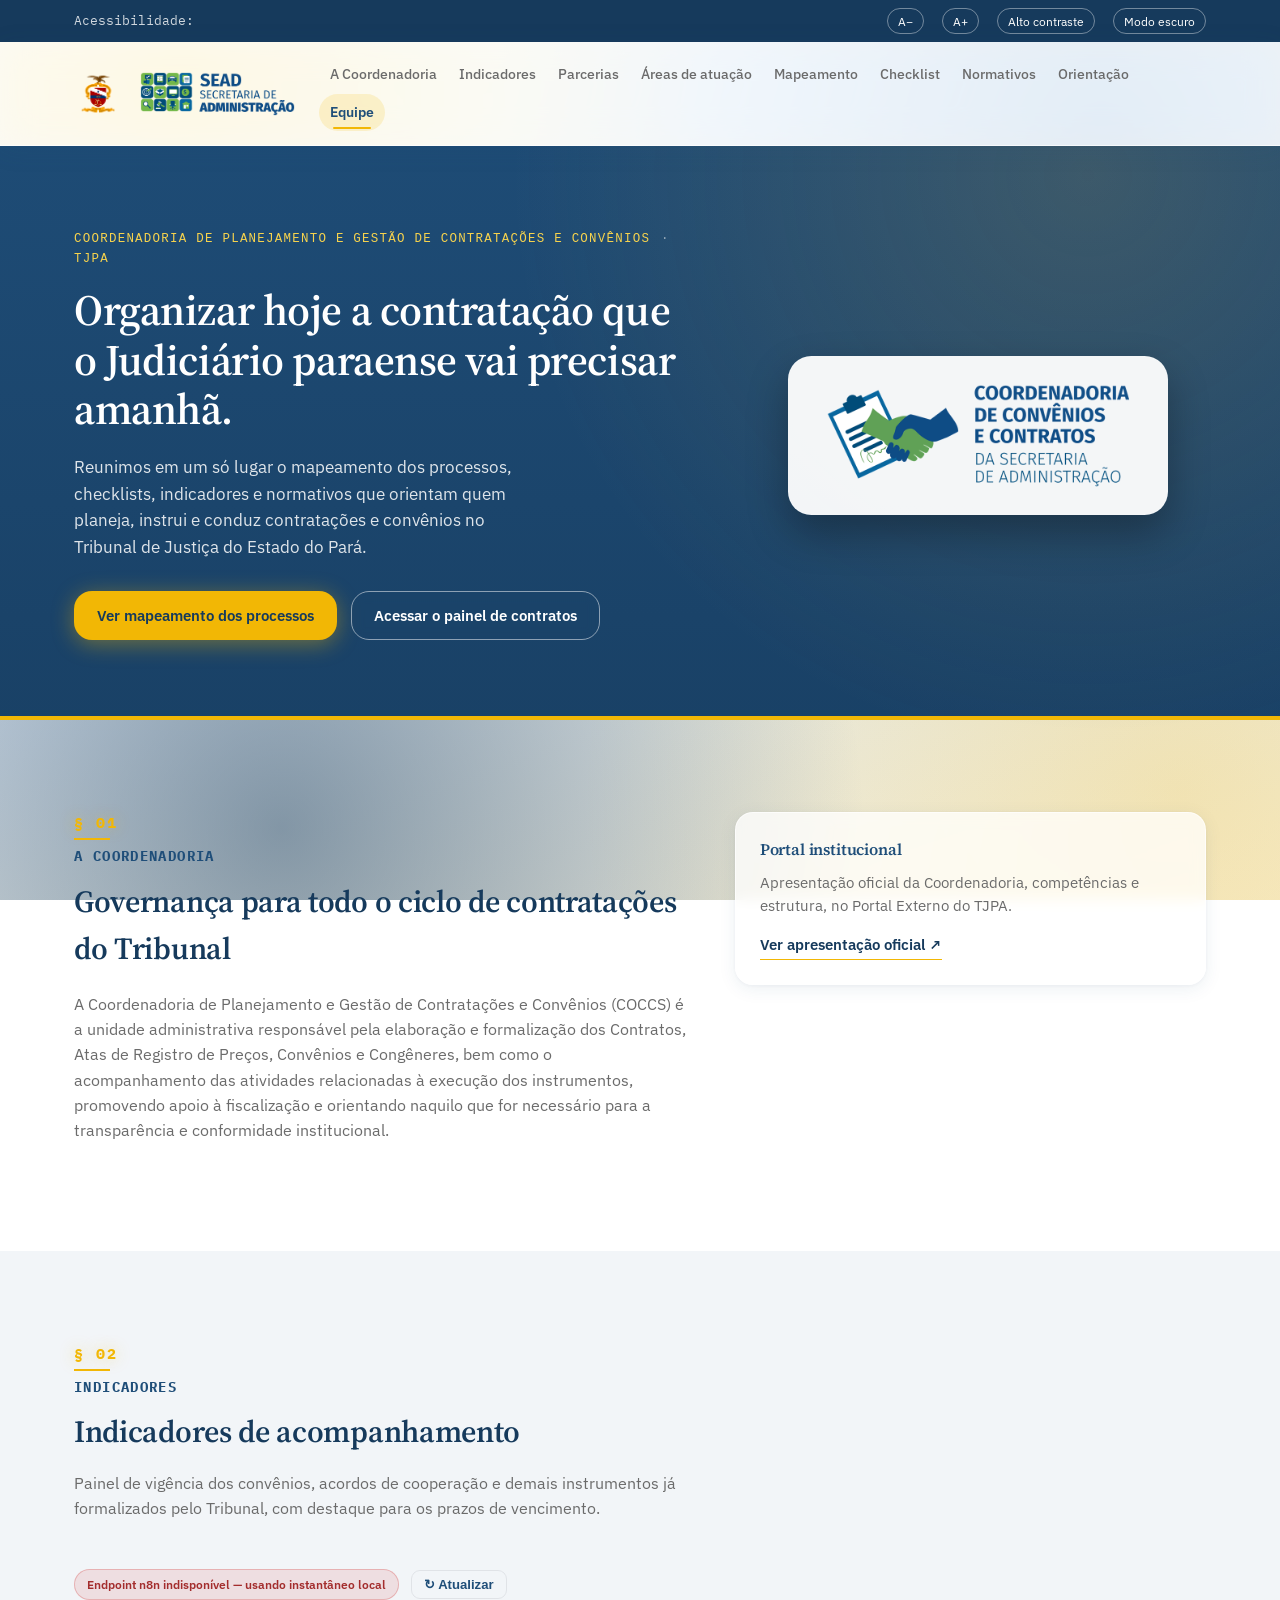
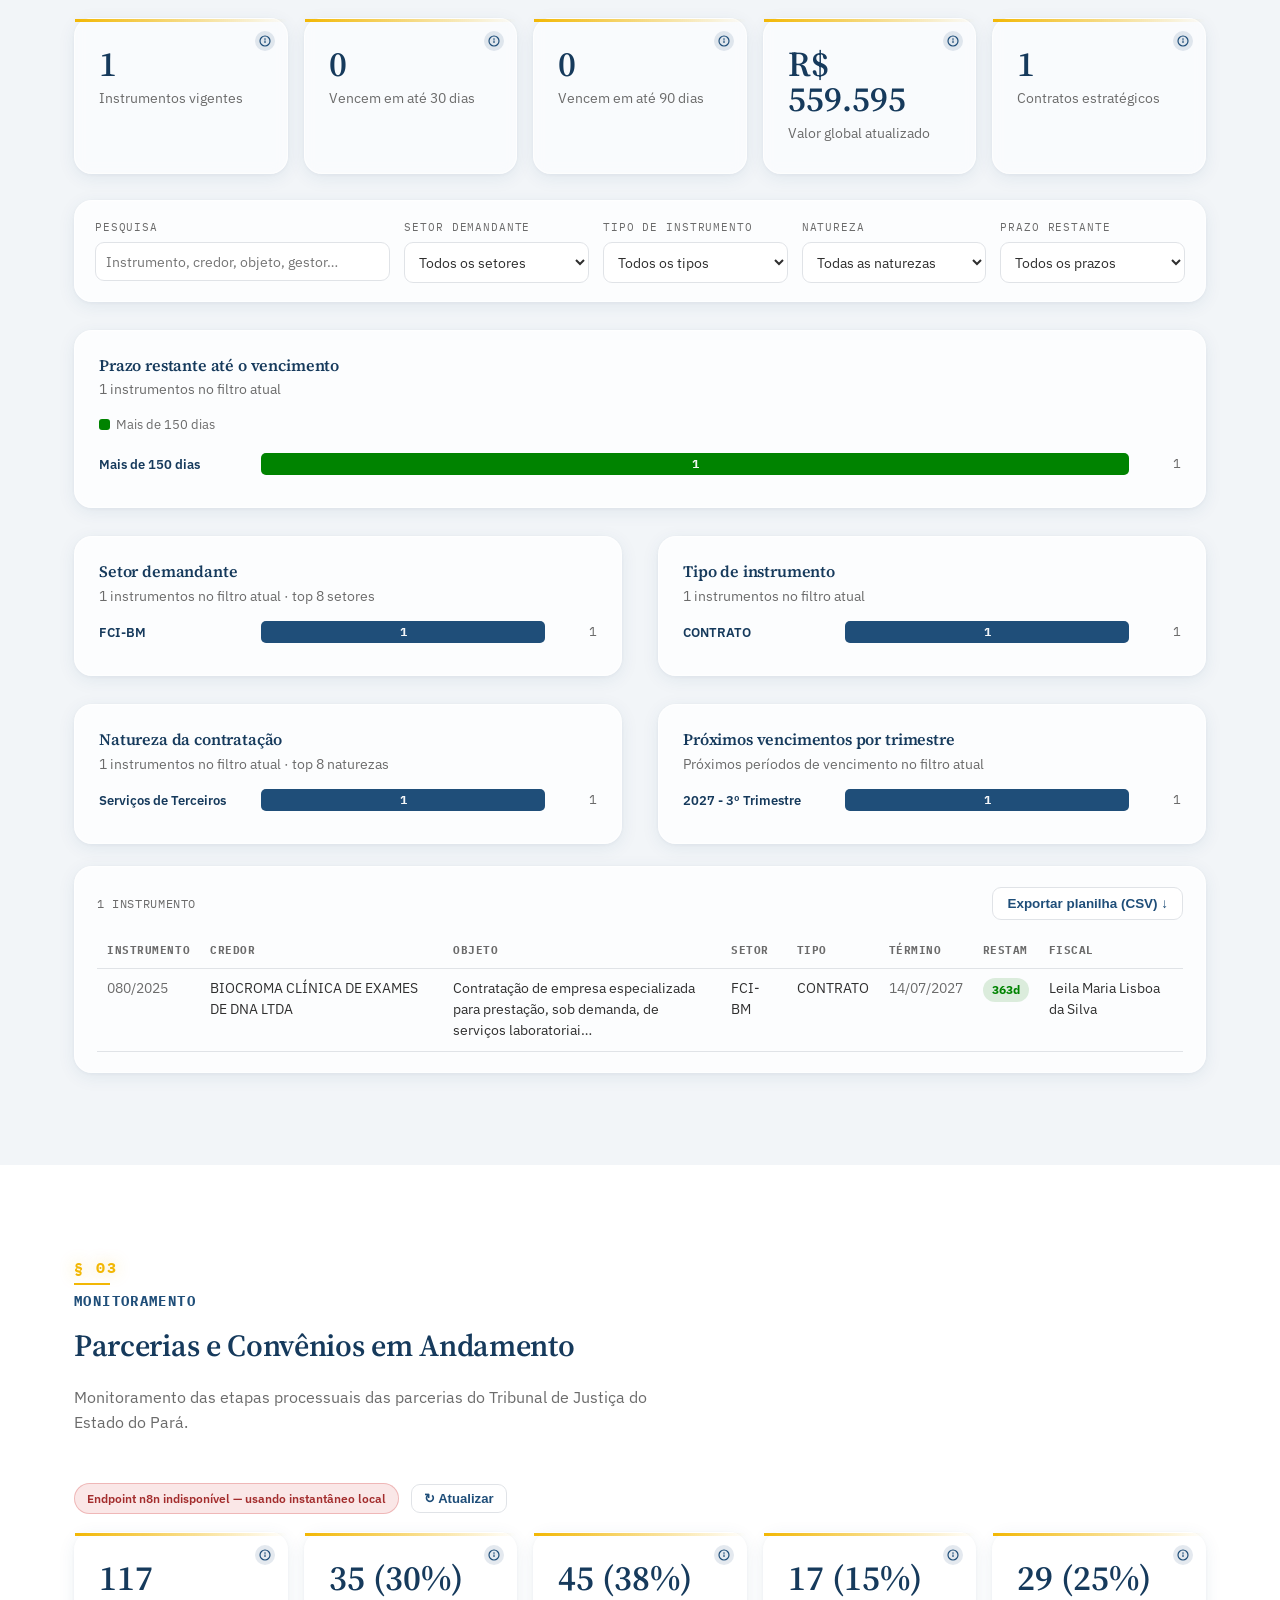
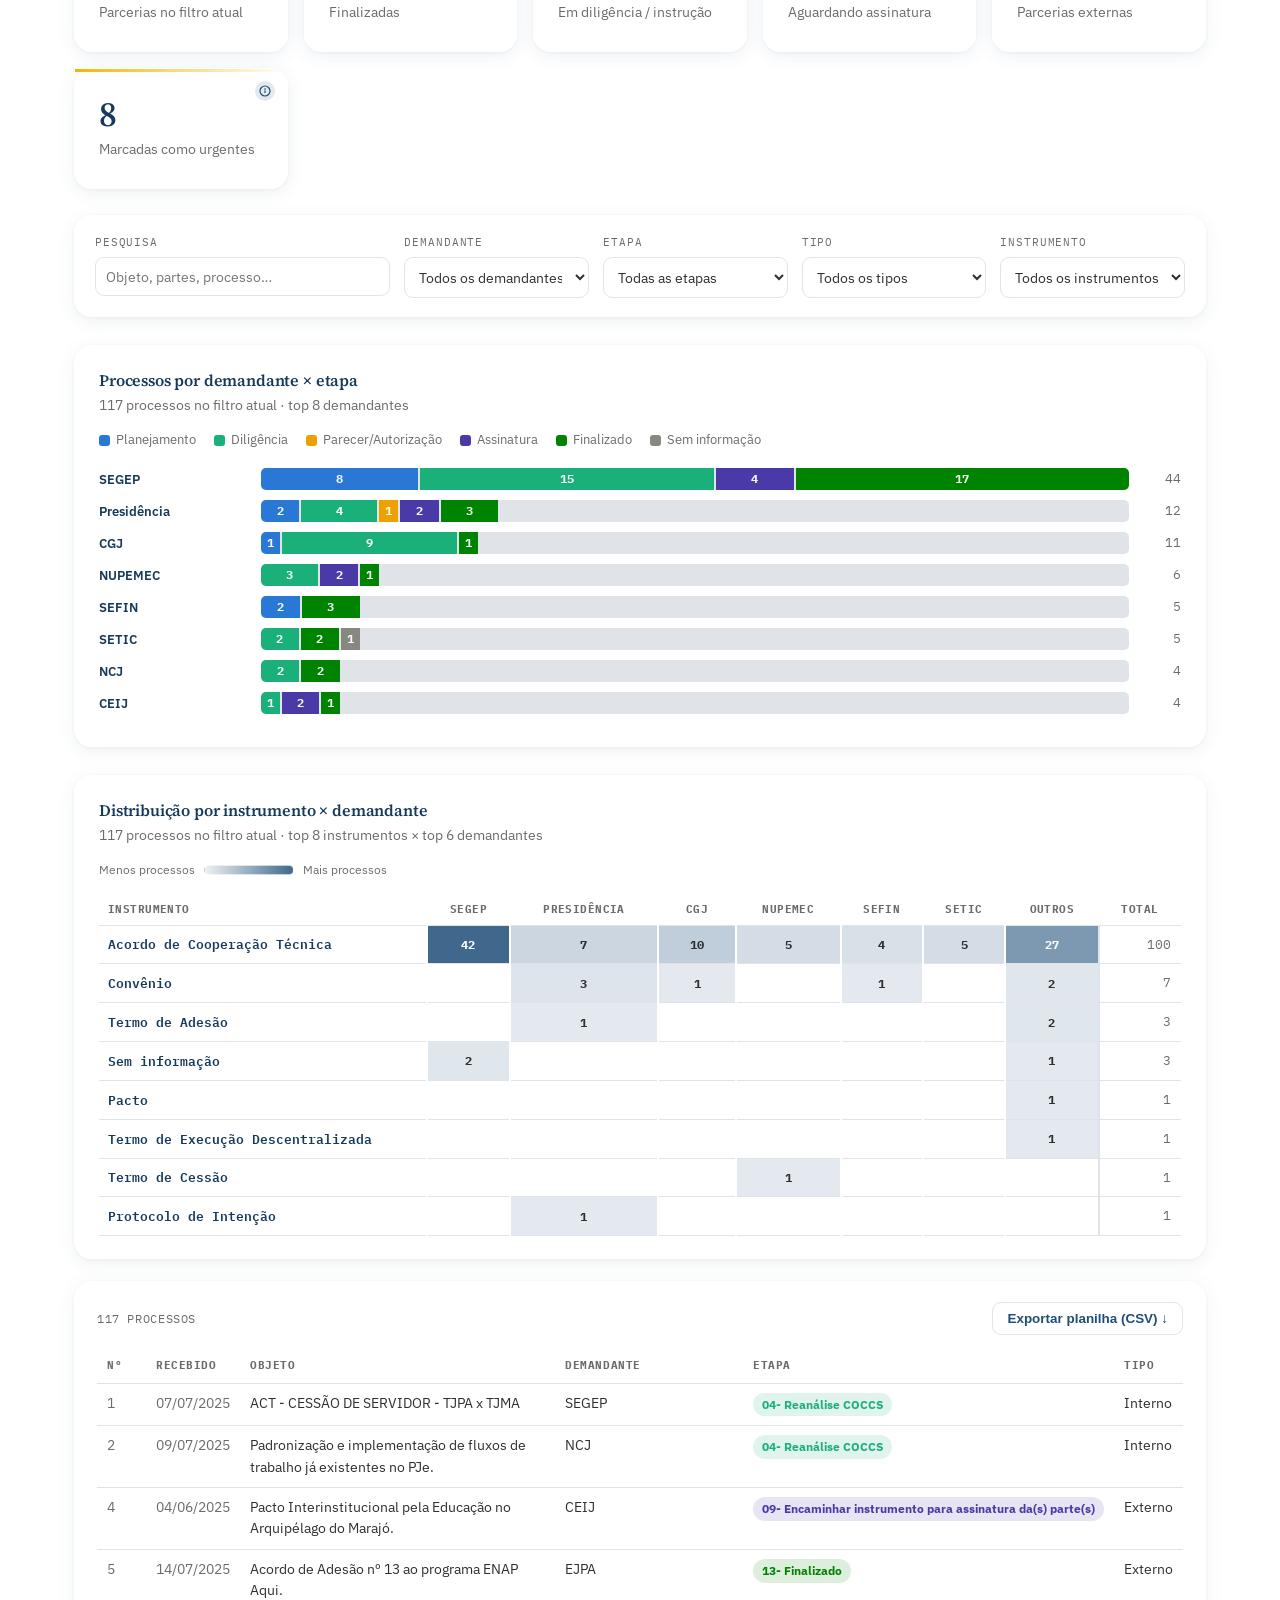
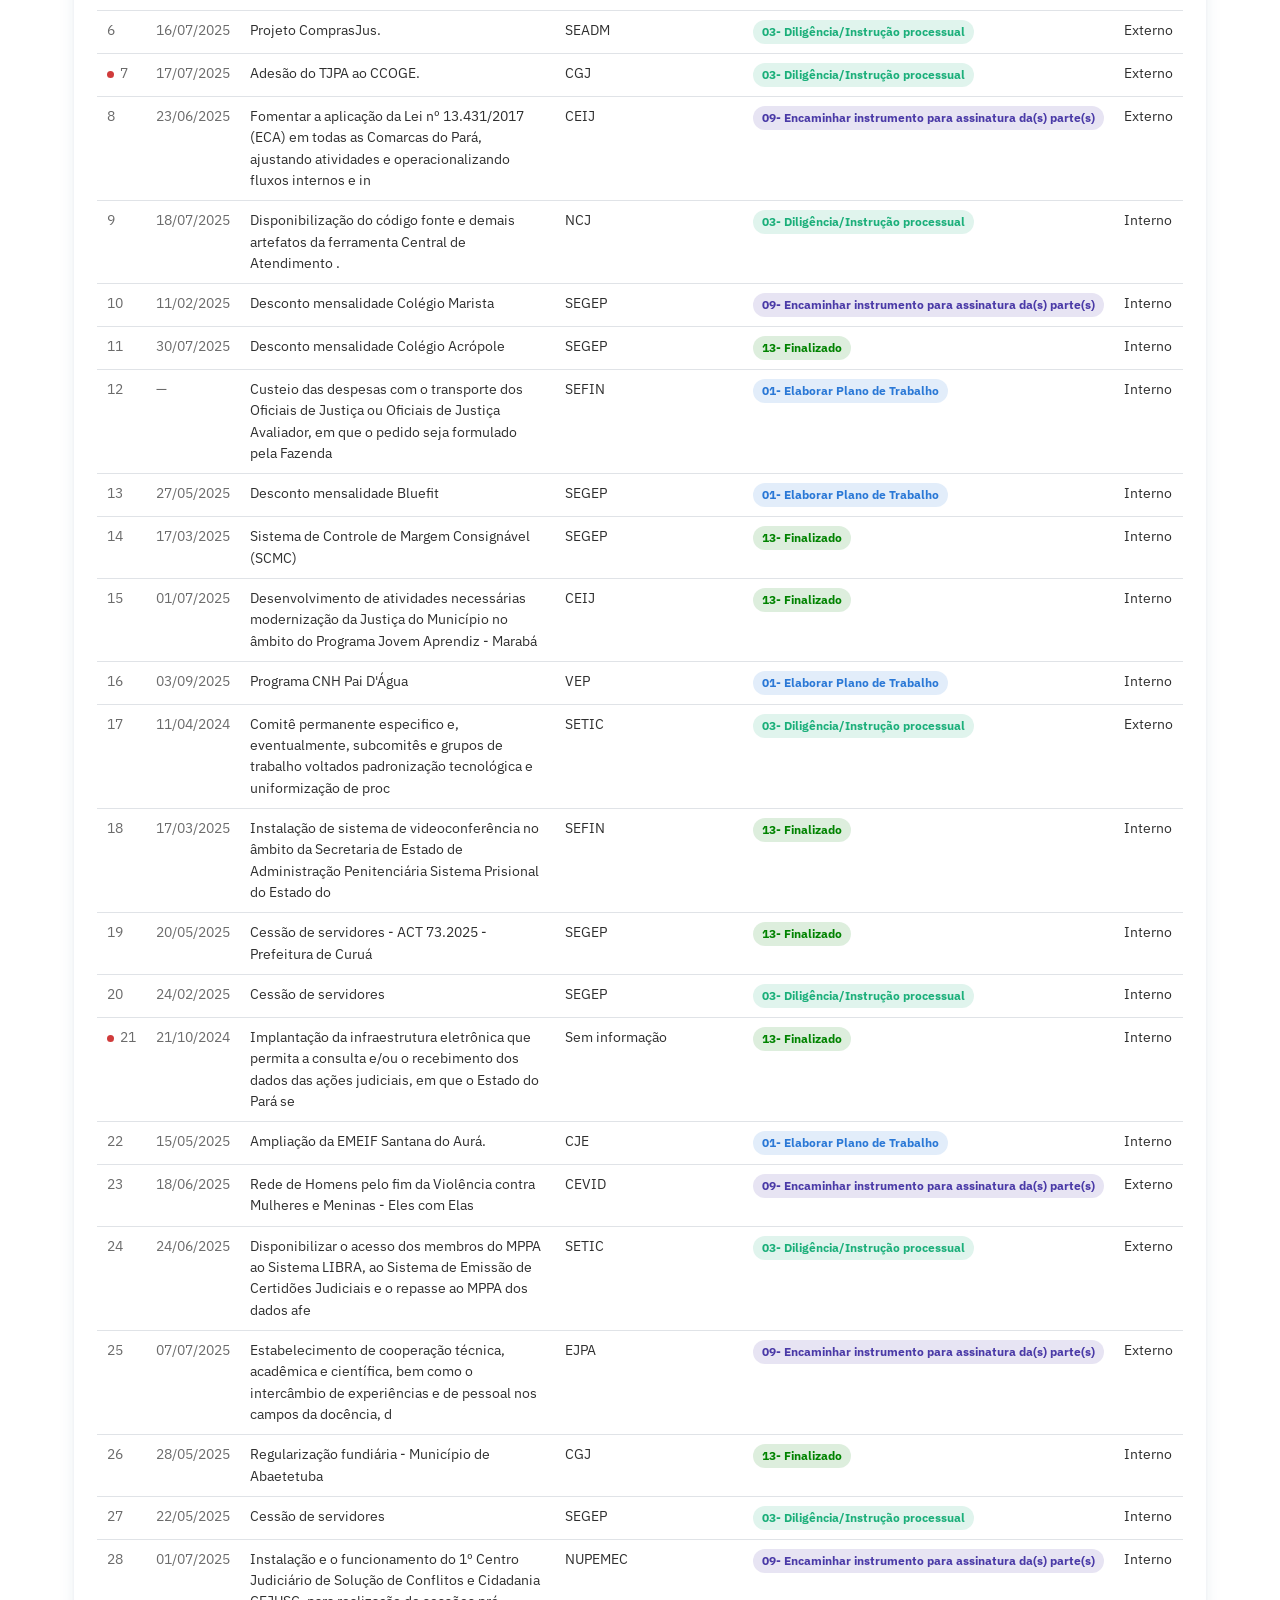
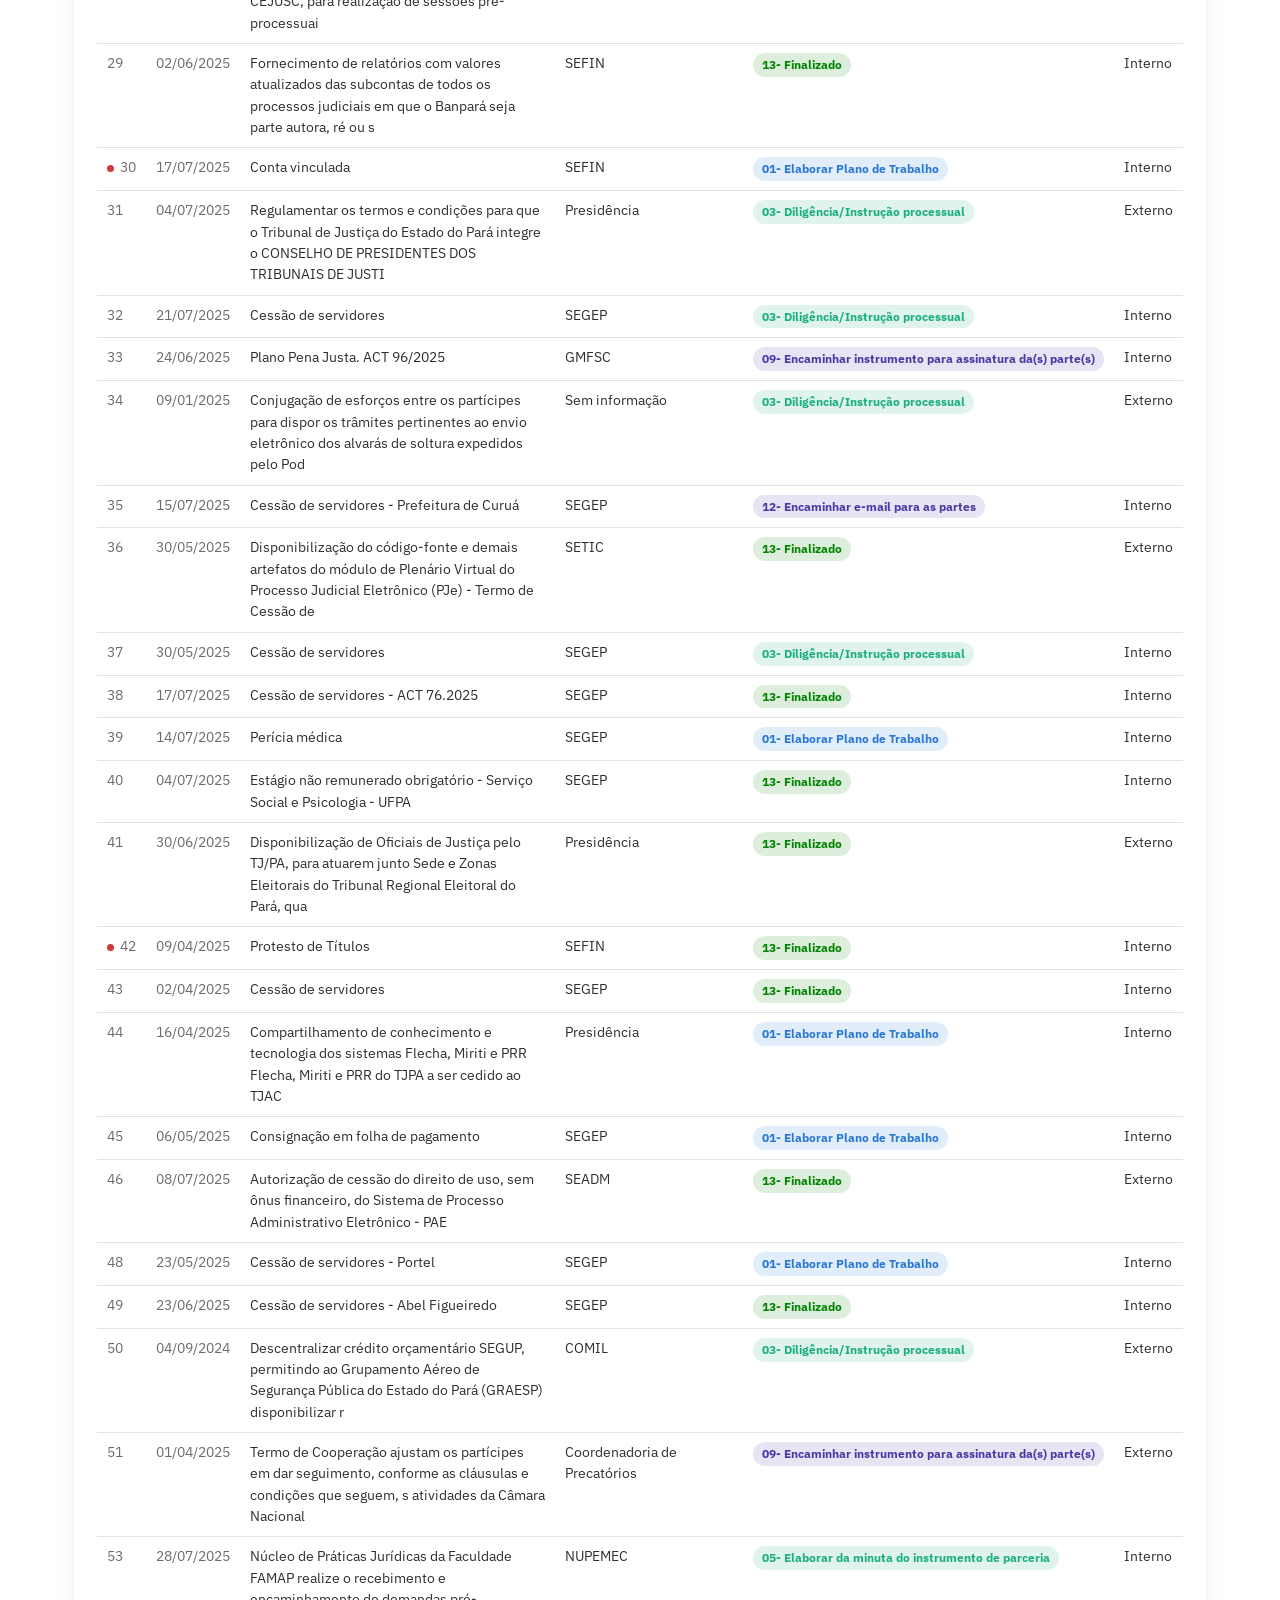
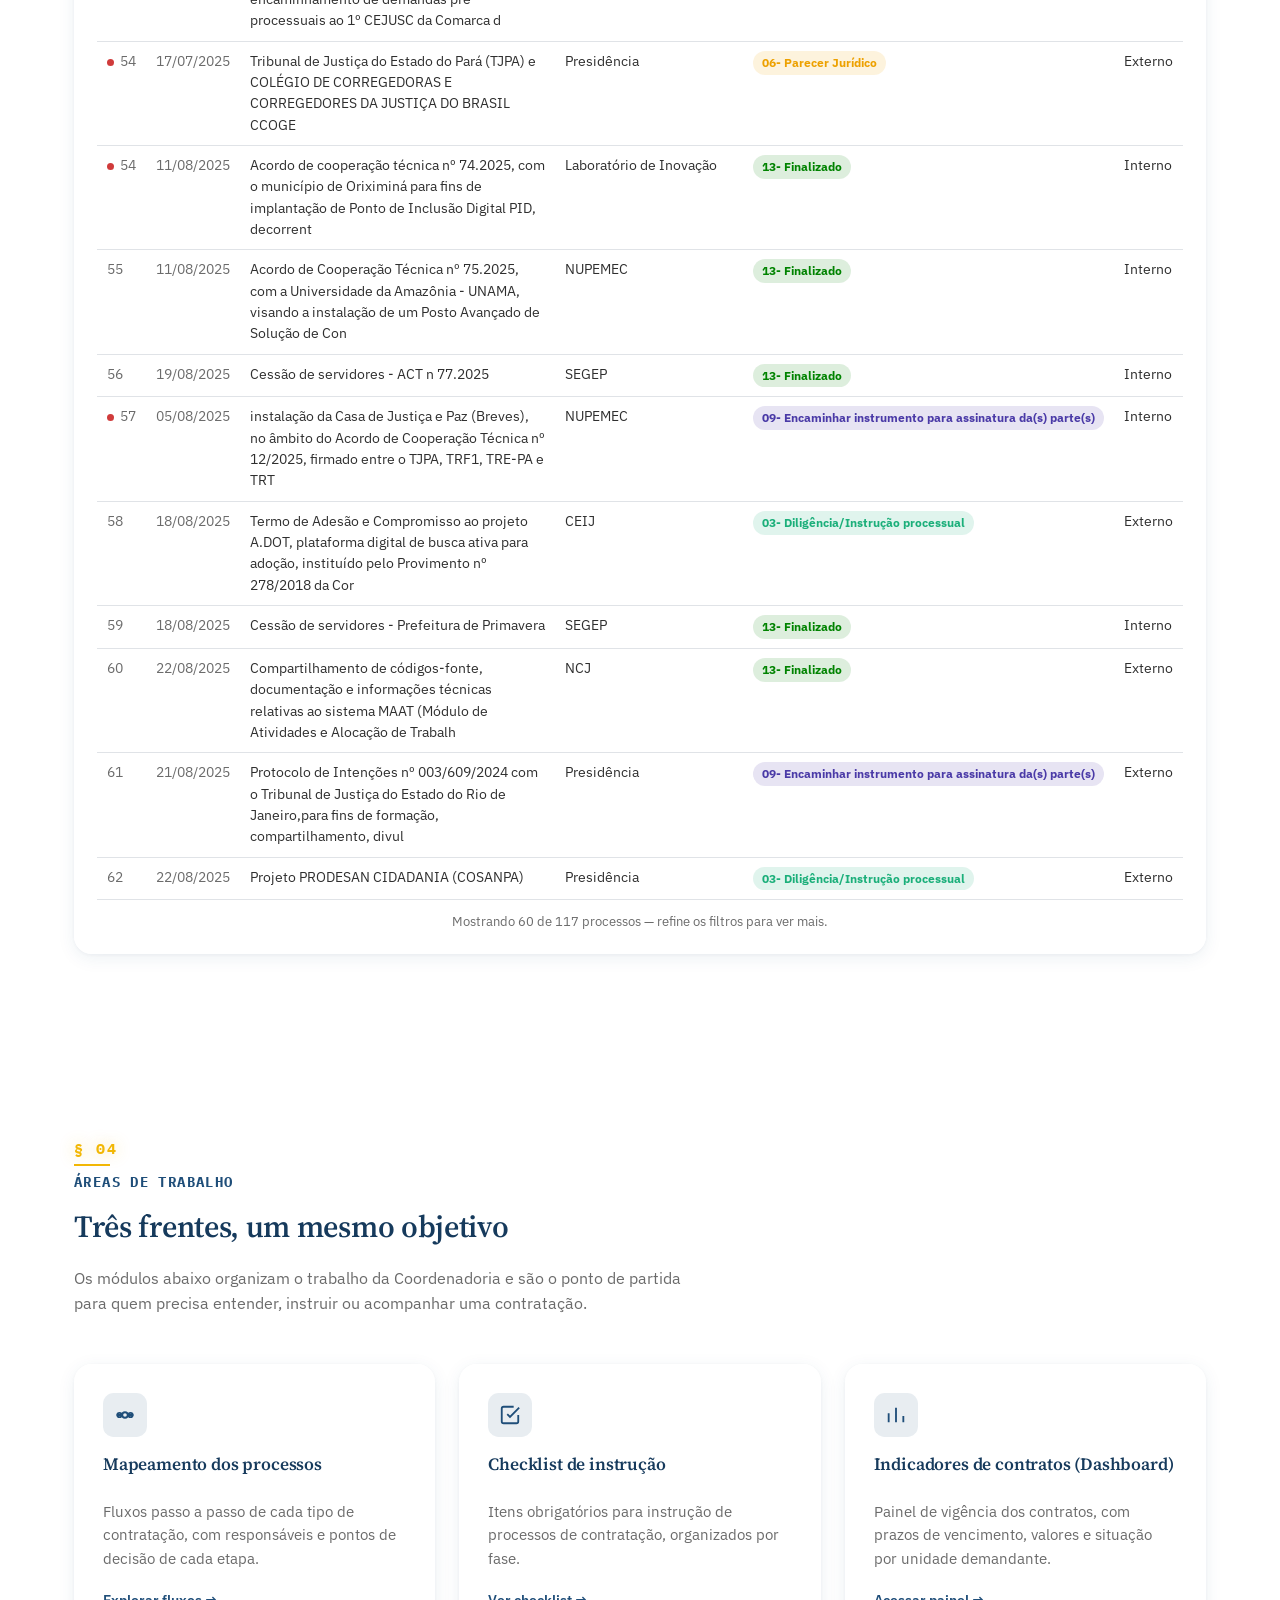
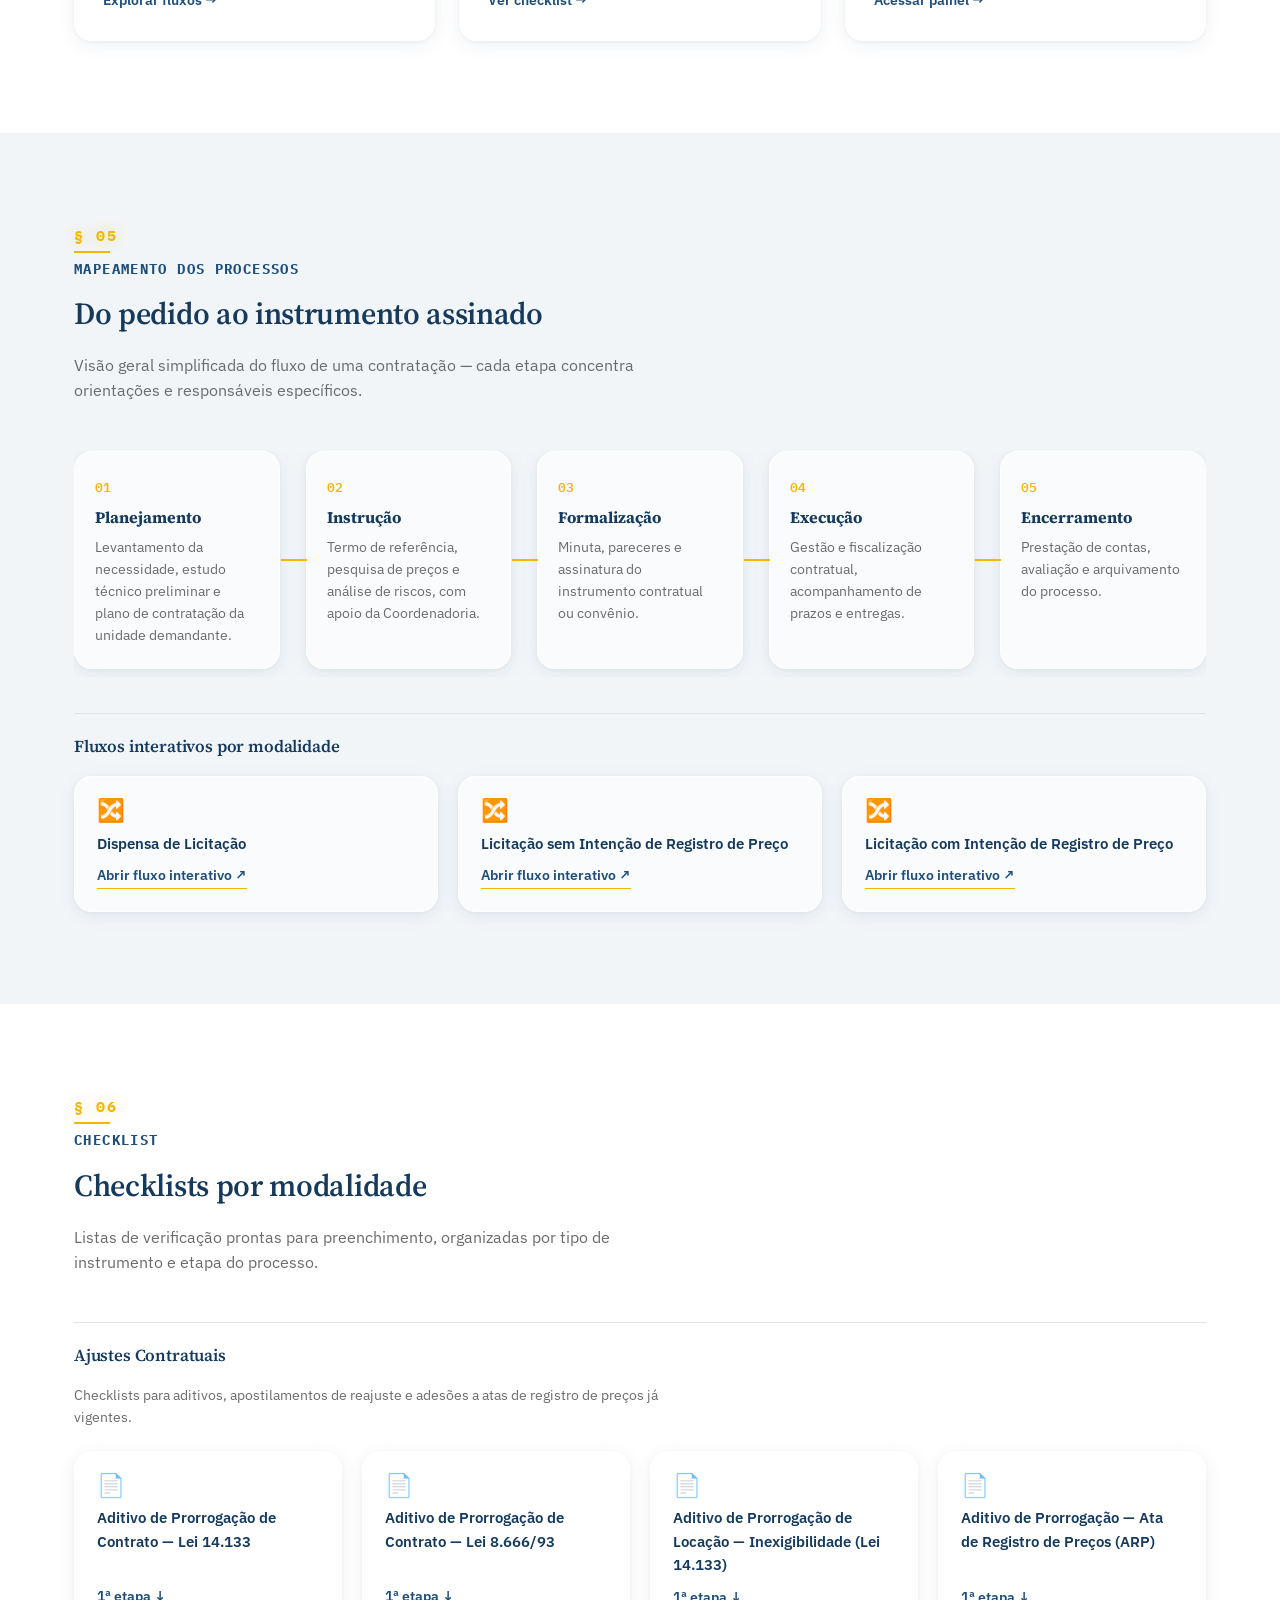
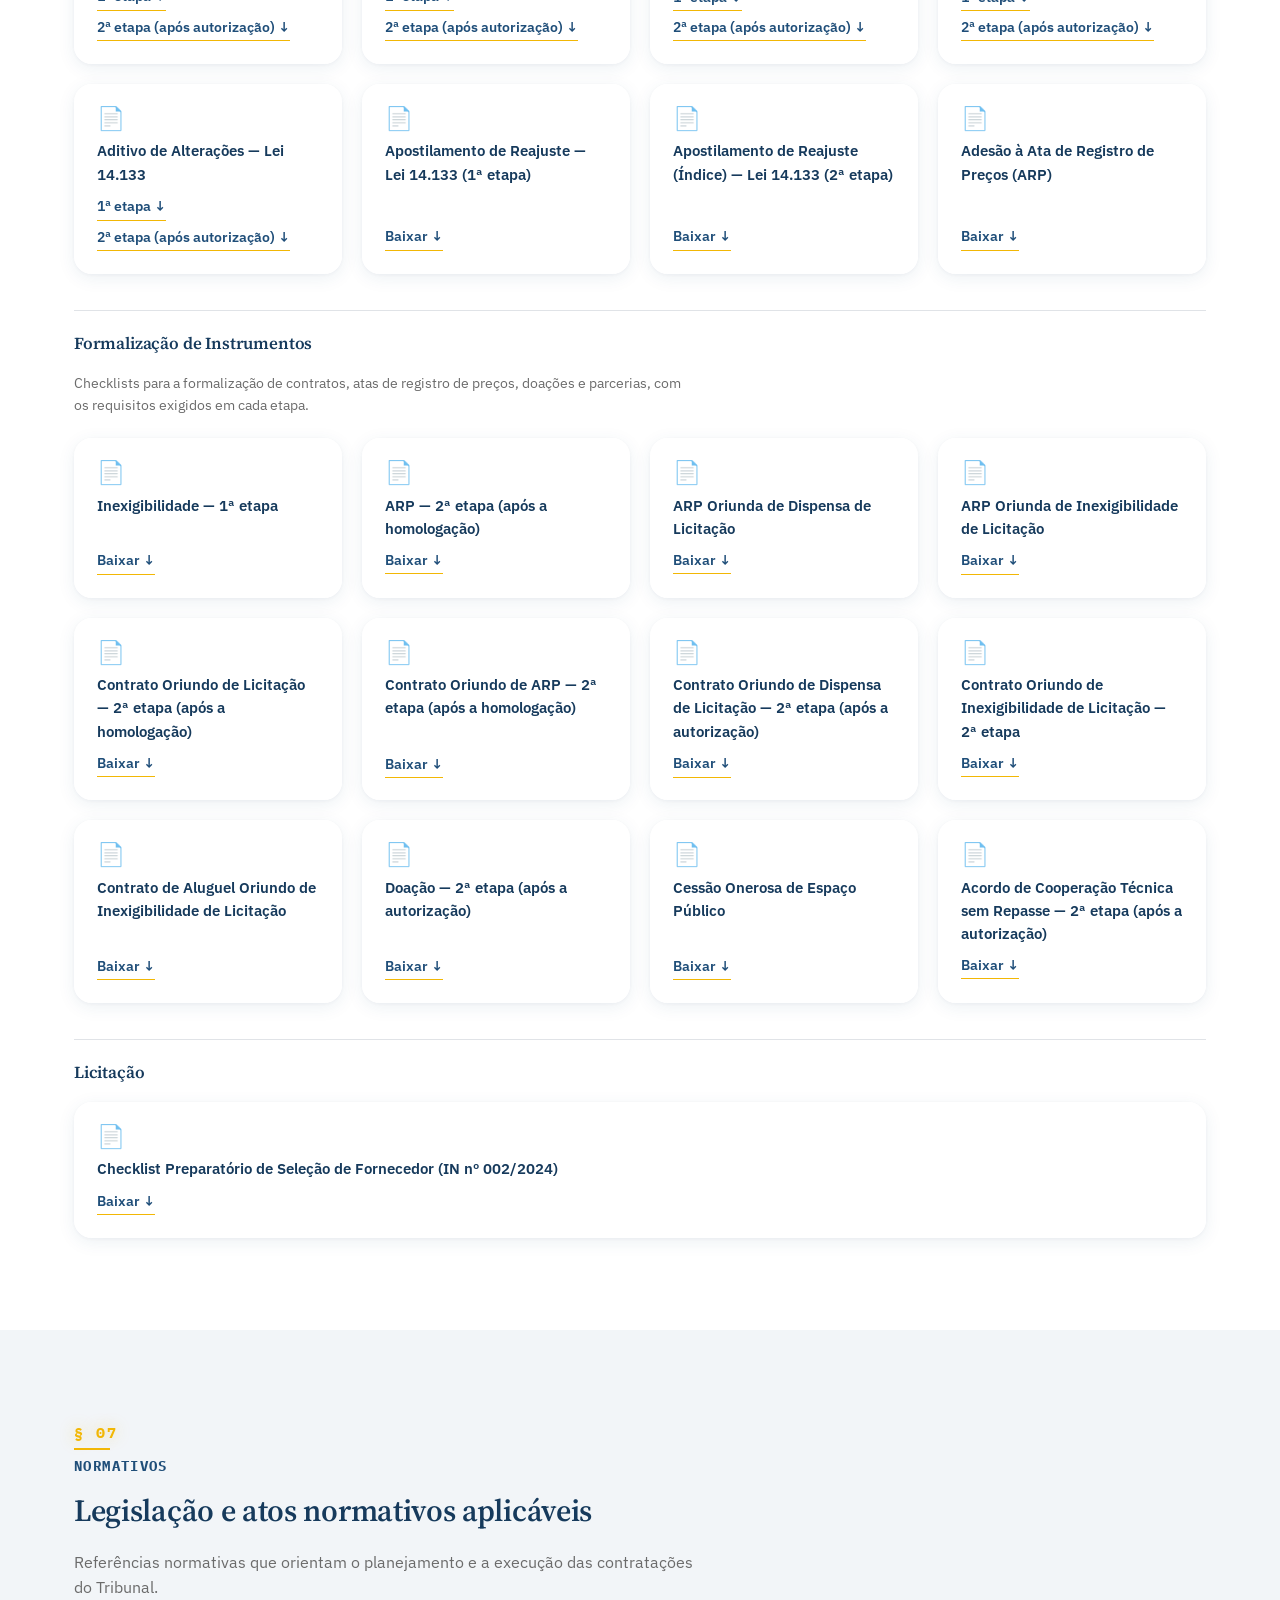
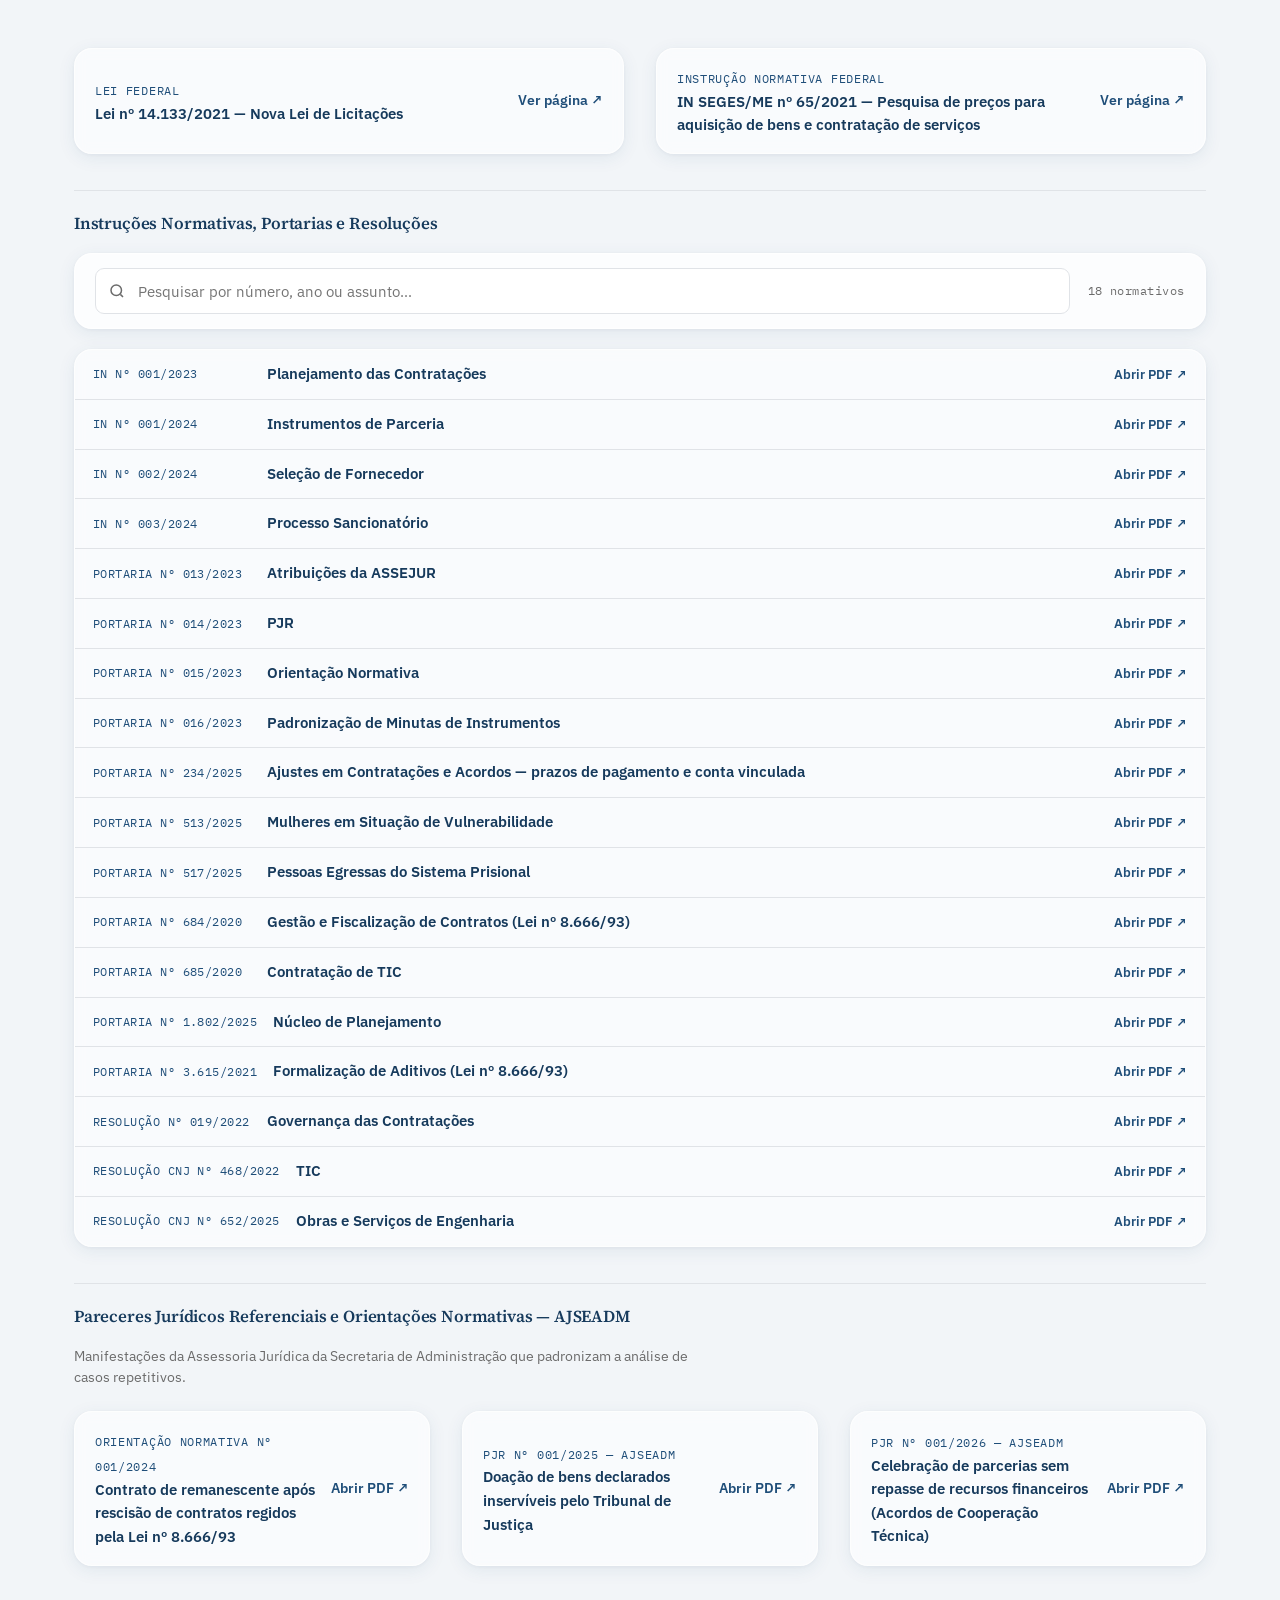
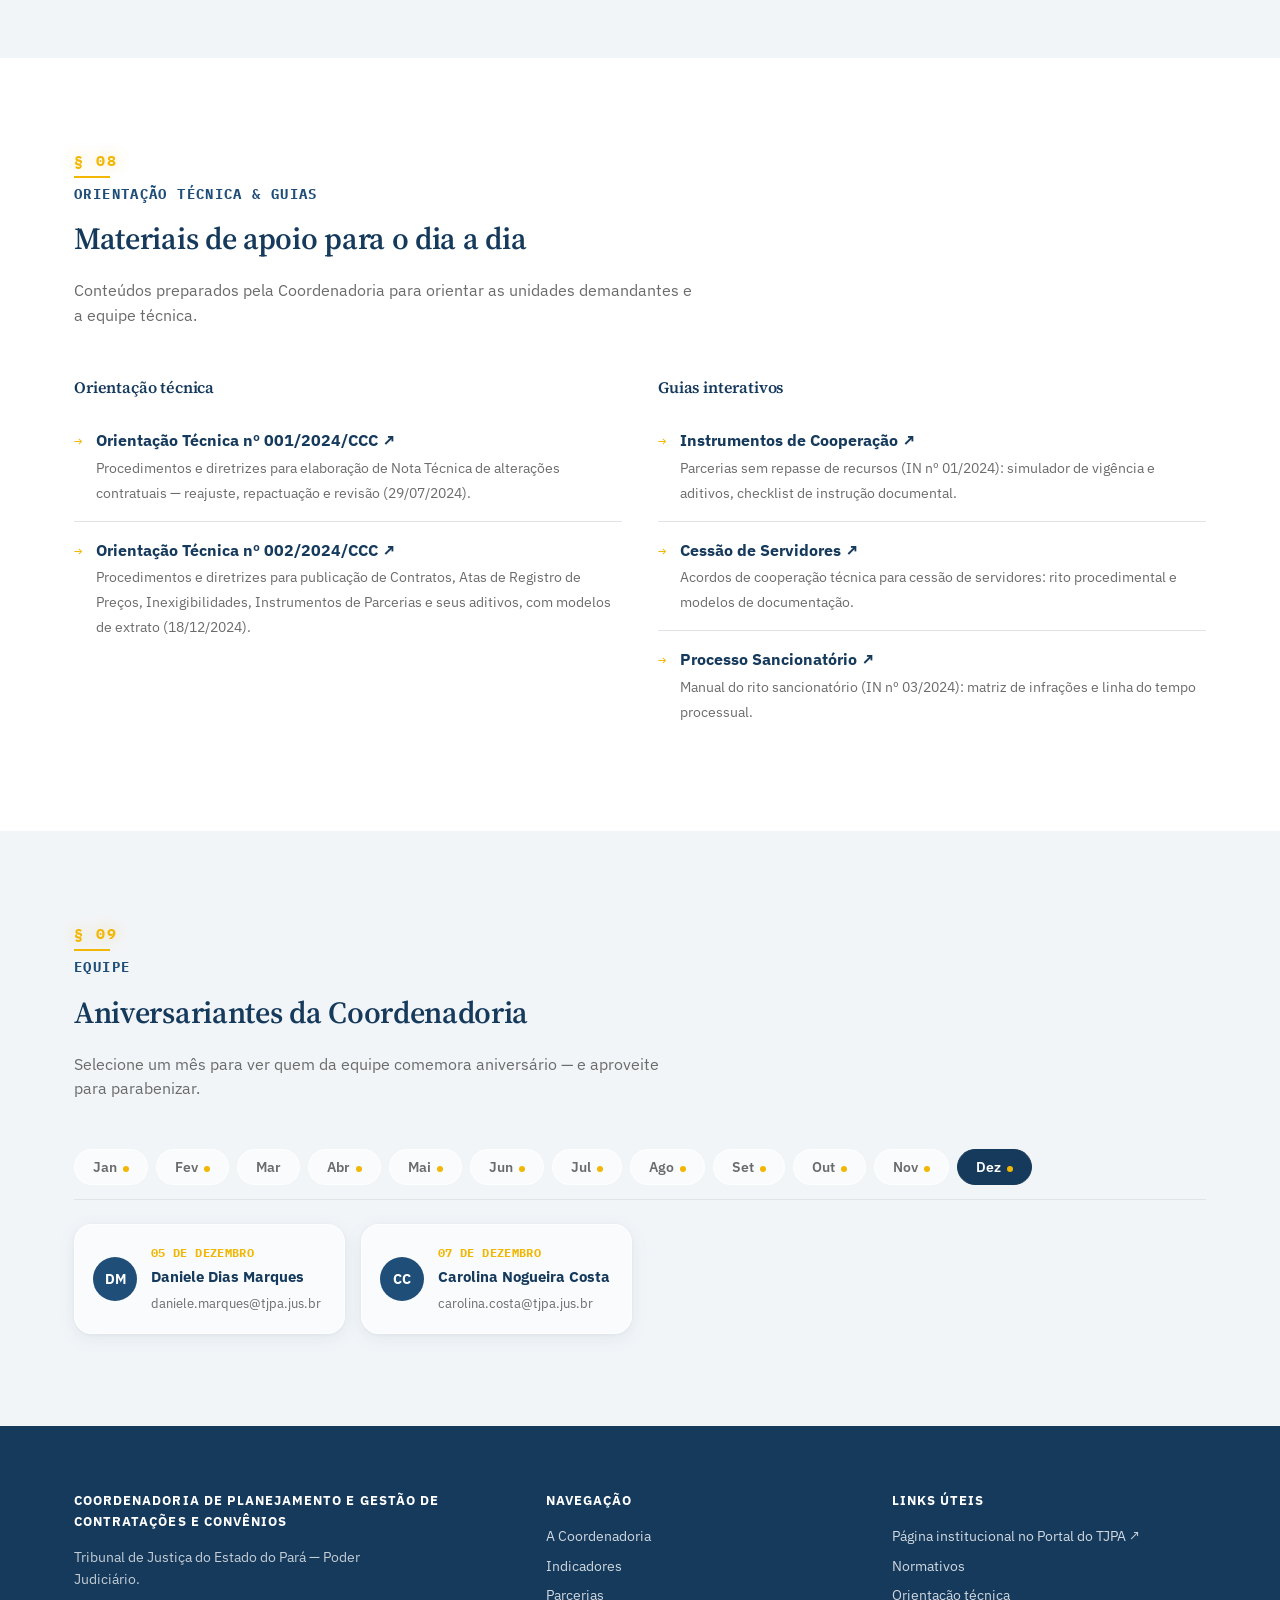
==== commit 075f20a4: "Substitui embed do Power BI por painel de contratos nativo e adiciona pareceres da AJSEADM - Novo pa" ====
--- a/index.html
+++ b/index.html
@@ -40,7 +40,7 @@
     <nav class="menu" id="menu-principal" aria-label="Navegação principal">
       <ul>
         <li><a href="#sobre">A Coordenadoria</a></li>
-        <li><a href="#bi">BI &amp; Sistema</a></li>
+        <li><a href="#bi">Indicadores</a></li>
         <li><a href="#parcerias">Parcerias</a></li>
         <li><a href="#modulos">Áreas de atuação</a></li>
         <li><a href="#mapeamento">Mapeamento</a></li>
@@ -64,7 +64,7 @@
         <p class="lead">Reunimos em um só lugar o mapeamento dos processos, checklists, indicadores e normativos que orientam quem planeja, instrui e conduz contratações e convênios no Tribunal de Justiça do Estado do Pará.</p>
         <div class="hero-cta">
           <a href="#mapeamento" class="btn btn-dourado">Ver mapeamento dos processos</a>
-          <a href="#bi" class="btn btn-outline">Acessar o painel (BI)</a>
+          <a href="#bi" class="btn btn-outline">Acessar o painel de contratos</a>
         </div>
       </div>
       <div class="hero-visual">
@@ -97,21 +97,105 @@
   <section class="alt" id="bi">
     <div class="container">
       <div class="section-head" data-num="§ 02">
-        <span class="eyebrow">BI &amp; Sistema</span>
+        <span class="eyebrow">Indicadores</span>
         <h2>Indicadores de acompanhamento</h2>
-        <p>Painel com o andamento dos processos de contratação e convênios em tramitação nas unidades do Tribunal.</p>
-      </div>
-      <div class="bi-painel">
-        <div class="bi-painel-topo">
-          <div>
-            <h3>Contratos, fiscais e convênios</h3>
-            <p>Painel mantido pela equipe de TI/BI da Coordenadoria — atualizado periodicamente.</p>
-          </div>
-          <a class="link-externo" href="https://app.powerbi.com/view?r=eyJrIjoiODA1Njg5NGEtNDk5My00YmE3LTlmMGQtOTA1YmUwODNmOGU0IiwidCI6IjVmNmZkMTFlLWNkZjUtNDVhNS05MzM4LWI1MDFkY2VmZWFiNSJ9" target="_blank" rel="noopener">Tela cheia ↗</a>
-        </div>
-        <div class="bi-embed">
-          <iframe src="https://app.powerbi.com/view?r=eyJrIjoiODA1Njg5NGEtNDk5My00YmE3LTlmMGQtOTA1YmUwODNmOGU0IiwidCI6IjVmNmZkMTFlLWNkZjUtNDVhNS05MzM4LWI1MDFkY2VmZWFiNSJ9" title="Painel de indicadores da Coordenadoria (Power BI)" loading="lazy" allowfullscreen></iframe>
-        </div>
+        <p>Painel de vigência dos convênios, acordos de cooperação e demais instrumentos já formalizados pelo Tribunal, com destaque para os prazos de vencimento.</p>
+      </div>
+      <div class="parcerias-sync">
+        <span id="convenios-sync-status" class="parcerias-sync-pill">Carregando…</span>
+        <button type="button" id="convenios-atualizar">↻ Atualizar</button>
+      </div>
+
+      <div class="stats-grid parcerias-kpis" id="convenios-kpis" aria-live="polite"></div>
+
+      <div class="parcerias-filtros">
+        <div class="campo campo-busca">
+          <label for="convenios-busca">Pesquisa</label>
+          <input type="search" id="convenios-busca" placeholder="Instrumento, credor, objeto, gestor…">
+        </div>
+        <div class="campo">
+          <label for="convenios-f-setor">Setor demandante</label>
+          <select id="convenios-f-setor"></select>
+        </div>
+        <div class="campo">
+          <label for="convenios-f-categoria">Tipo de instrumento</label>
+          <select id="convenios-f-categoria"></select>
+        </div>
+        <div class="campo">
+          <label for="convenios-f-natureza">Natureza</label>
+          <select id="convenios-f-natureza"></select>
+        </div>
+        <div class="campo">
+          <label for="convenios-f-prazo">Prazo restante</label>
+          <select id="convenios-f-prazo">
+            <option value="">Todos os prazos</option>
+            <option value="≤30">Até 30 dias</option>
+            <option value="31–60">31 a 60 dias</option>
+            <option value="61–90">61 a 90 dias</option>
+            <option value="91–150">91 a 150 dias</option>
+            <option value=">150">Mais de 150 dias</option>
+            <option value="sem_data">Sem data de término</option>
+          </select>
+        </div>
+      </div>
+      <button type="button" id="convenios-limpar" class="parcerias-limpar" hidden>✕ Limpar filtros</button>
+
+      <div class="parcerias-grafico-card">
+        <h3>Prazo restante até o vencimento</h3>
+        <p class="parcerias-grafico-sub" id="convenios-prazo-sub"></p>
+        <div class="parcerias-legenda" id="convenios-prazo-legenda"></div>
+        <div class="parcerias-grafico" id="convenios-prazo-grafico" role="img" aria-label="Gráfico de barras: instrumentos por prazo restante até o vencimento"></div>
+      </div>
+
+      <div class="duas-colunas">
+        <div class="parcerias-grafico-card">
+          <h3>Setor demandante</h3>
+          <p class="parcerias-grafico-sub" id="convenios-setor-sub"></p>
+          <div class="parcerias-grafico" id="convenios-setor-grafico" role="img" aria-label="Gráfico de barras: instrumentos por setor demandante"></div>
+        </div>
+        <div class="parcerias-grafico-card">
+          <h3>Tipo de instrumento</h3>
+          <p class="parcerias-grafico-sub" id="convenios-categoria-sub"></p>
+          <div class="parcerias-grafico" id="convenios-categoria-grafico" role="img" aria-label="Gráfico de barras: instrumentos por tipo"></div>
+        </div>
+      </div>
+
+      <div class="duas-colunas">
+        <div class="parcerias-grafico-card">
+          <h3>Natureza da contratação</h3>
+          <p class="parcerias-grafico-sub" id="convenios-natureza-sub"></p>
+          <div class="parcerias-grafico" id="convenios-natureza-grafico" role="img" aria-label="Gráfico de barras: instrumentos por natureza"></div>
+        </div>
+        <div class="parcerias-grafico-card">
+          <h3>Próximos vencimentos por trimestre</h3>
+          <p class="parcerias-grafico-sub" id="convenios-trimestre-sub"></p>
+          <div class="parcerias-grafico" id="convenios-trimestre-grafico" role="img" aria-label="Gráfico de barras: instrumentos por trimestre de vencimento"></div>
+        </div>
+      </div>
+
+      <div class="parcerias-tabela-card">
+        <div class="parcerias-tabela-topo">
+          <span id="convenios-contagem">Instrumentos</span>
+          <button type="button" id="convenios-exportar">Exportar planilha (CSV) ↓</button>
+        </div>
+        <div class="parcerias-tabela-scroll">
+          <table class="parcerias-tabela convenios-tabela">
+            <thead>
+              <tr>
+                <th scope="col" data-key="numero">Instrumento</th>
+                <th scope="col" data-key="credor">Credor</th>
+                <th scope="col">Objeto</th>
+                <th scope="col" data-key="setor_demandante">Setor</th>
+                <th scope="col" data-key="tipo_instrumento">Tipo</th>
+                <th scope="col" data-key="termino">Término</th>
+                <th scope="col" data-key="restante_dias">Restam</th>
+                <th scope="col" data-key="fiscal_tecnico">Fiscal</th>
+              </tr>
+            </thead>
+            <tbody id="convenios-tbody"></tbody>
+          </table>
+        </div>
+        <p class="parcerias-tabela-nota" id="convenios-nota" hidden></p>
       </div>
     </div>
   </section>
@@ -226,8 +310,8 @@
           <div class="icone">
             <svg width="22" height="22" viewBox="0 0 24 24" fill="none" stroke="currentColor" stroke-width="2"><path d="M4 20V10M12 20V4M20 20v-7"/></svg>
           </div>
-          <h3>BI e sistema (Dashboard)</h3>
-          <p>Indicadores de andamento, prazos e volume de processos em tramitação por unidade.</p>
+          <h3>Indicadores de contratos (Dashboard)</h3>
+          <p>Painel de vigência dos contratos, com prazos de vencimento, valores e situação por unidade demandante.</p>
           <a class="saiba" href="#bi">Acessar painel →</a>
         </div>
       </div>
@@ -582,6 +666,23 @@
         </li>
       </ul>
       <p class="normativos-vazio" id="normativos-vazio" hidden>Nenhum normativo encontrado para esta pesquisa.</p>
+
+      <h3 class="titulo-grupo">Pareceres Jurídicos Referenciais e Orientações Normativas — AJSEADM</h3>
+      <p class="titulo-grupo-desc">Manifestações da Assessoria Jurídica da Secretaria de Administração que padronizam a análise de casos repetitivos.</p>
+      <div class="normativos-lista">
+        <div class="normativo-item">
+          <div><span class="tipo">Orientação Normativa nº 001/2024</span><div class="nome">Contrato de remanescente após rescisão de contratos regidos pela Lei nº 8.666/93</div></div>
+          <a class="link-externo" href="assets/normativos/orientacao-normativa-001-2024-contrato-remanescente.pdf" target="_blank" rel="noopener">Abrir PDF ↗</a>
+        </div>
+        <div class="normativo-item">
+          <div><span class="tipo">PJR nº 001/2025 — AJSEADM</span><div class="nome">Doação de bens declarados inservíveis pelo Tribunal de Justiça</div></div>
+          <a class="link-externo" href="assets/normativos/pjr-001-2025-doacao-bens-inserviveis.pdf" target="_blank" rel="noopener">Abrir PDF ↗</a>
+        </div>
+        <div class="normativo-item">
+          <div><span class="tipo">PJR nº 001/2026 — AJSEADM</span><div class="nome">Celebração de parcerias sem repasse de recursos financeiros (Acordos de Cooperação Técnica)</div></div>
+          <a class="link-externo" href="assets/normativos/pjr-001-2026-parcerias-sem-repasse-recurso.pdf" target="_blank" rel="noopener">Abrir PDF ↗</a>
+        </div>
+      </div>
     </div>
   </section>
 
@@ -651,7 +752,7 @@
         <h4>Navegação</h4>
         <ul>
           <li><a href="#sobre">A Coordenadoria</a></li>
-          <li><a href="#bi">BI &amp; Sistema</a></li>
+          <li><a href="#bi">Indicadores</a></li>
           <li><a href="#parcerias">Parcerias</a></li>
           <li><a href="#mapeamento">Mapeamento</a></li>
           <li><a href="#checklist">Checklist</a></li>
@@ -676,6 +777,8 @@
 
 <script src="assets/js/parcerias-data.js"></script>
 <script src="assets/js/parcerias.js"></script>
+<script src="assets/js/convenios-data.js"></script>
+<script src="assets/js/convenios.js"></script>
 <script src="script.js"></script>
 </body>
 </html>
--- a/style.css
+++ b/style.css
@@ -362,26 +362,8 @@
   }
   @media (max-width: 880px){ .sobre-grid{ grid-template-columns: 1fr; } }
 
-  /* ---------- BI embed ---------- */
-  .bi-painel{
-    border-radius: var(--raio); overflow:hidden;
-    background: var(--vidro-bg-forte); border:1px solid var(--vidro-borda);
-    backdrop-filter: var(--vidro-blur); -webkit-backdrop-filter: var(--vidro-blur);
-    box-shadow: var(--vidro-sombra);
-  }
-  .bi-painel-topo{
-    display:flex; align-items:center; justify-content:space-between; gap:16px; flex-wrap:wrap;
-    padding: 18px 24px; border-bottom:1px solid var(--vidro-borda);
-  }
-  .bi-painel-topo h3{ font-size:1rem; color: var(--azul-principal); margin-bottom:2px; }
-  .bi-painel-topo p{ color: var(--tinta-suave); font-size:0.88rem; margin:0; }
-  .bi-painel-topo .link-externo{
-    display:inline-flex; align-items:center; gap:6px; color: var(--azul); text-decoration:none; font-weight:600;
-    border-bottom: 1px solid var(--dourado); padding-bottom:2px; font-size:0.9rem; white-space:nowrap;
-  }
-  .bi-embed{ height:760px; background:#fff; }
-  .bi-embed iframe{ width:100%; height:100%; border:0; display:block; }
-  @media (max-width: 640px){ .bi-embed{ height:600px; } }
+  .convenios-tabela th[data-key]{ cursor:pointer; }
+  .convenios-tabela th[data-key]:hover{ color: var(--azul-principal); }
 
   /* ---------- Módulos de trabalho ---------- */
   .modulos-grid{ display:grid; grid-template-columns: repeat(auto-fit, minmax(260px, 1fr)); gap: 24px; }
@@ -586,11 +568,11 @@
   .parcerias-sync-pill[data-status="live"]{ background: rgba(19,168,102,0.14); color:#0f7a4a; border-color: rgba(19,168,102,0.3); }
   .parcerias-sync-pill[data-status="loading"]{ background: rgba(237,161,0,0.14); color:#8a5c00; border-color: rgba(237,161,0,0.3); }
   .parcerias-sync-pill[data-status="error"]{ background: rgba(208,59,59,0.12); color:#a32d2d; border-color: rgba(208,59,59,0.28); }
-  #parcerias-atualizar{
+  #parcerias-atualizar, #convenios-atualizar{
     display:inline-flex; align-items:center; gap:6px; font-size:0.82rem; font-weight:600; color: var(--azul-principal);
     background:none; border:1px solid var(--linha); border-radius: calc(var(--raio) * 0.5); padding:6px 12px; cursor:pointer;
   }
-  #parcerias-atualizar:hover{ border-color: var(--azul-principal); }
+  #parcerias-atualizar:hover, #convenios-atualizar:hover{ border-color: var(--azul-principal); }
   .parcerias-kpis{ margin-bottom: 26px; }
   .parcerias-kpis .stat-item{ overflow:visible; }
   .kpi-info-wrap{ position:absolute; top:12px; right:12px; }
@@ -718,11 +700,11 @@
   }
   .parcerias-tabela-topo{ display:flex; align-items:center; justify-content:space-between; gap:14px; flex-wrap:wrap; margin-bottom:14px; }
   .parcerias-tabela-topo span{ font-family: var(--font-mono); font-size:0.78rem; letter-spacing:0.05em; text-transform:uppercase; color: var(--tinta-suave); }
-  #parcerias-exportar{
+  #parcerias-exportar, #convenios-exportar{
     display:inline-flex; align-items:center; gap:6px; font-size:0.84rem; font-weight:600; color: var(--azul-principal);
     background: var(--papel); border:1px solid var(--linha); border-radius: calc(var(--raio) * 0.5); padding:8px 14px; cursor:pointer;
   }
-  #parcerias-exportar:hover{ border-color: var(--azul-principal); }
+  #parcerias-exportar:hover, #convenios-exportar:hover{ border-color: var(--azul-principal); }
   .parcerias-tabela-scroll{ overflow-x:auto; }
   .parcerias-tabela{ width:100%; border-collapse:collapse; font-size:0.86rem; }
   .parcerias-tabela th{
@@ -750,7 +732,6 @@
   html[data-contraste="alto"] .normativo-item,
   html[data-contraste="alto"] .aniversario-card,
   html[data-contraste="alto"] .stat-item,
-  html[data-contraste="alto"] .bi-painel,
   html[data-contraste="alto"] .mes-tab,
   html[data-contraste="alto"] .parcerias-filtros,
   html[data-contraste="alto"] .parcerias-grafico-card,
@@ -764,7 +745,7 @@
   }
   @media (prefers-reduced-transparency: reduce){
     header.principal, .card-info, .modulo, .fluxo-etapa, .doc-card,
-    .normativo-item, .aniversario-card, .stat-item, .bi-painel, .mes-tab,
+    .normativo-item, .aniversario-card, .stat-item, .mes-tab,
     .parcerias-filtros, .parcerias-grafico-card, .parcerias-tabela-card,
     nav.menu, .menu-toggle, .normativos-lista-busca, .normativos-busca{
       background: var(--papel) !important; backdrop-filter:none !important; -webkit-backdrop-filter:none !important;
